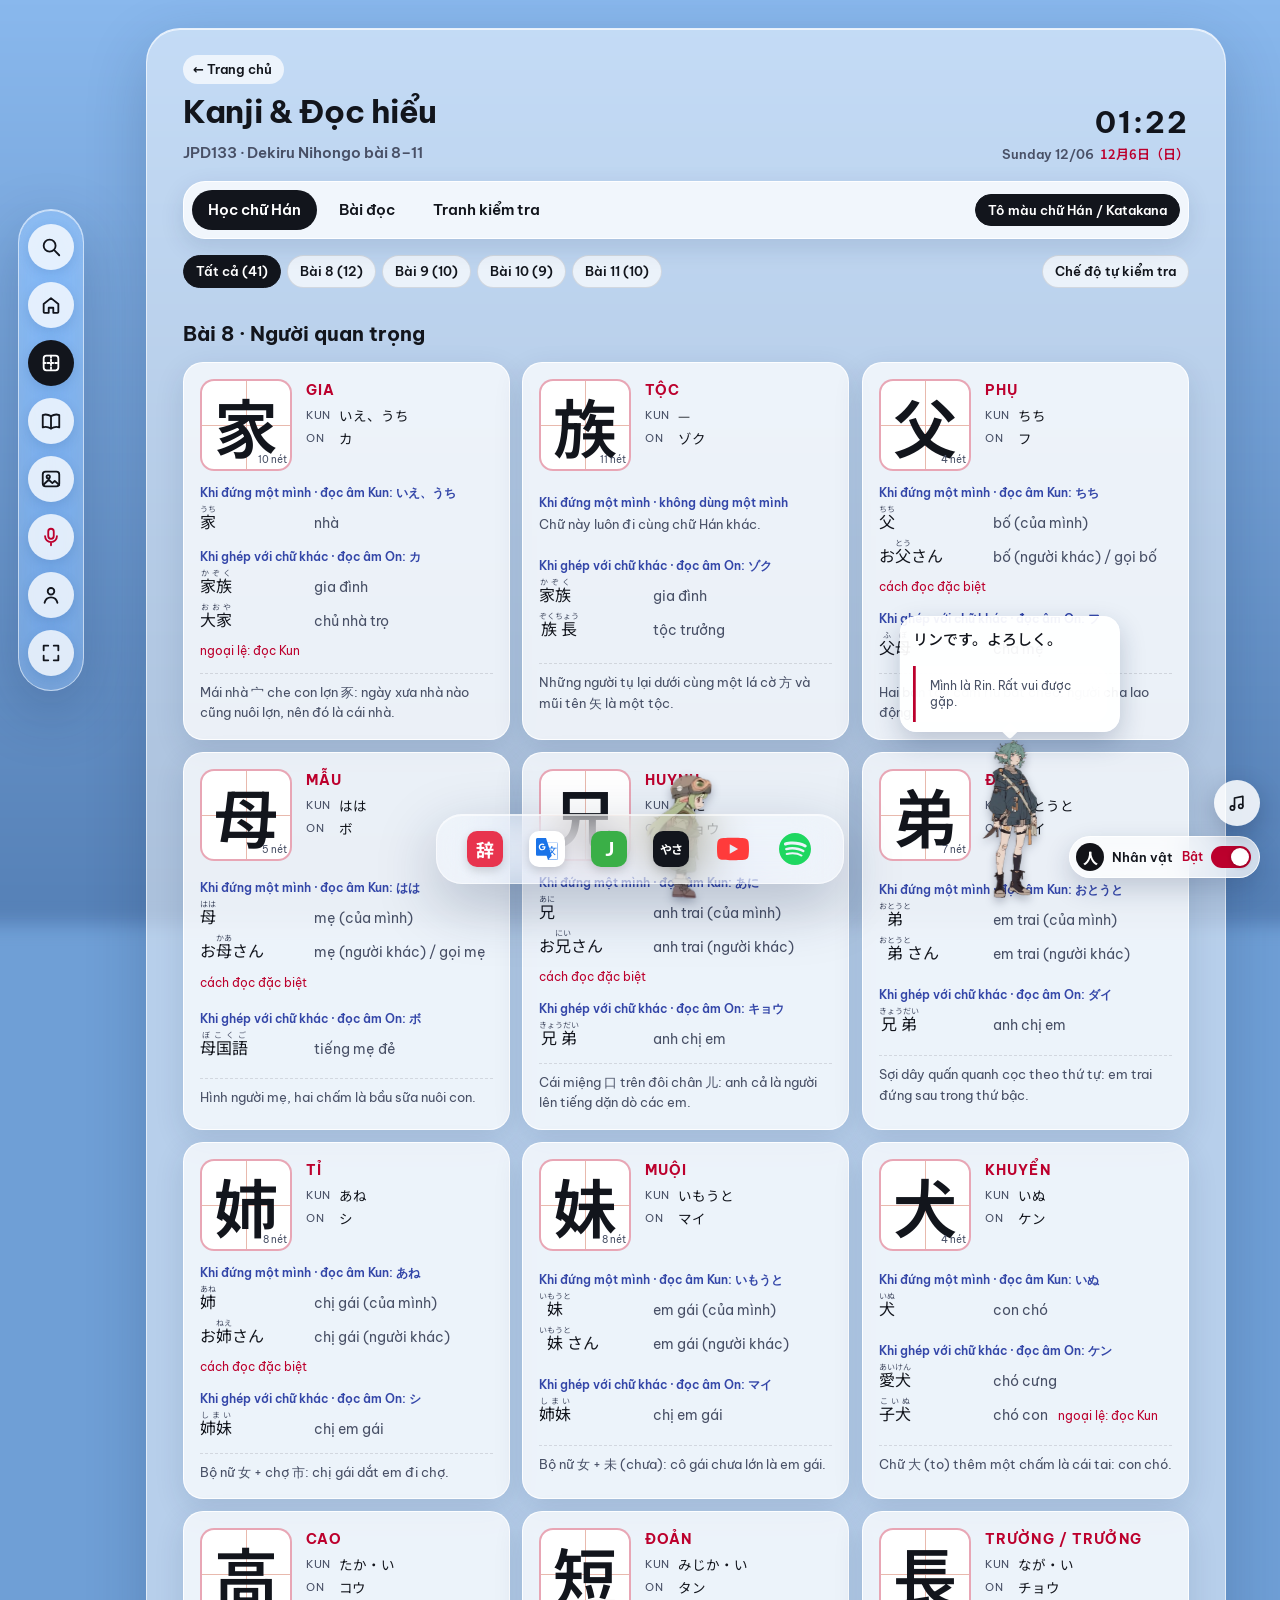
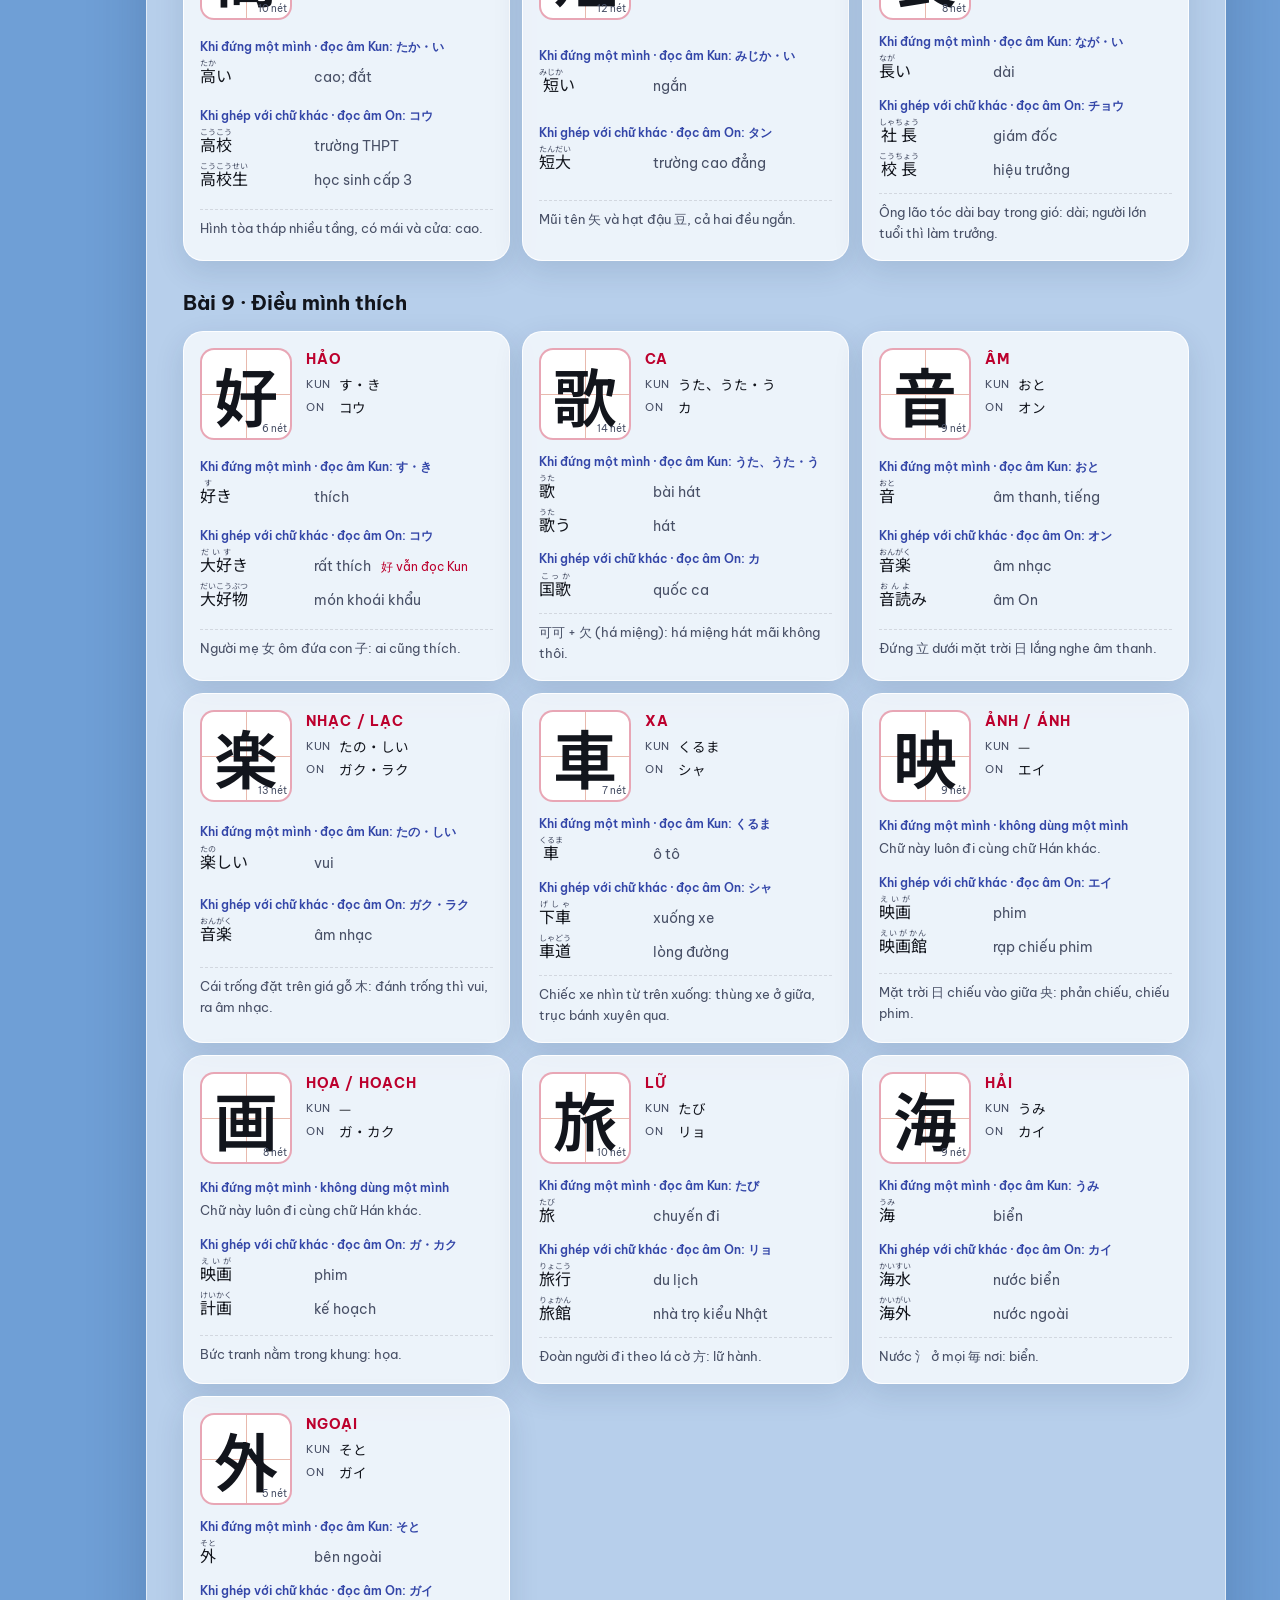
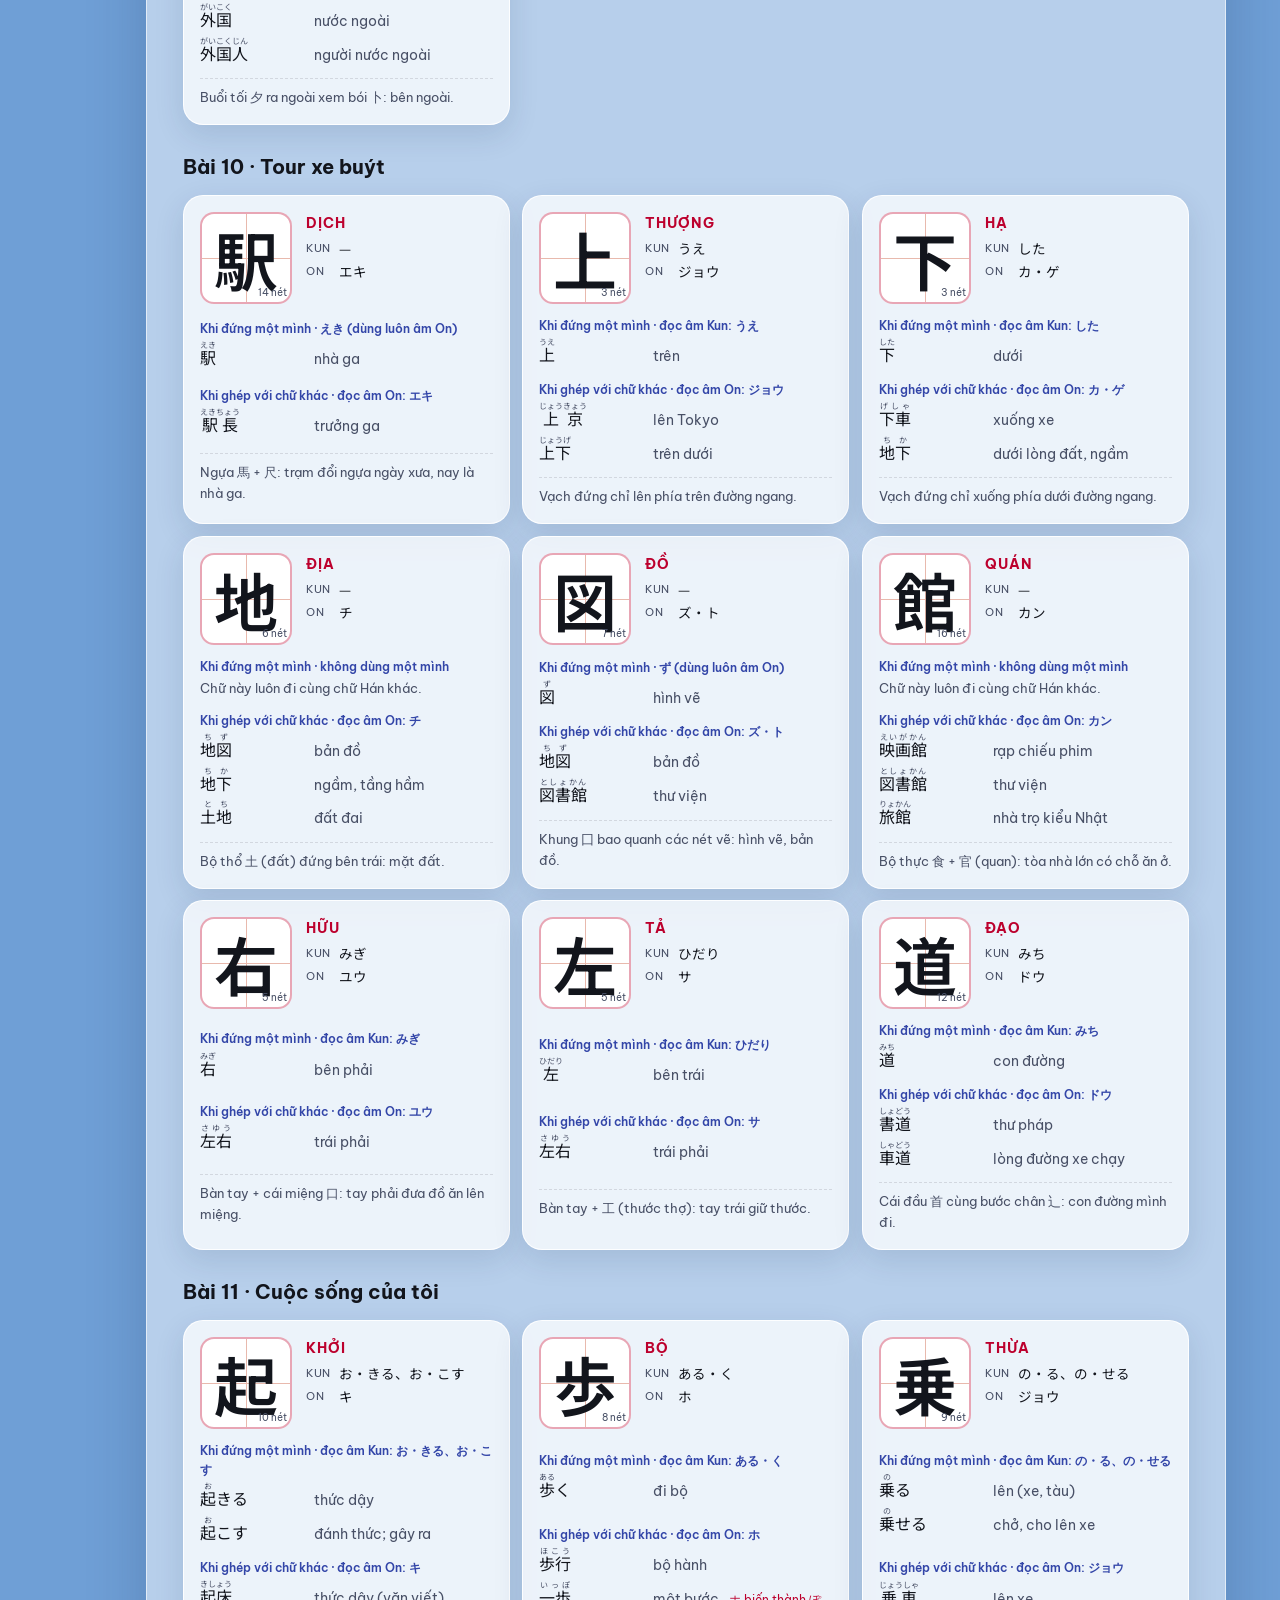
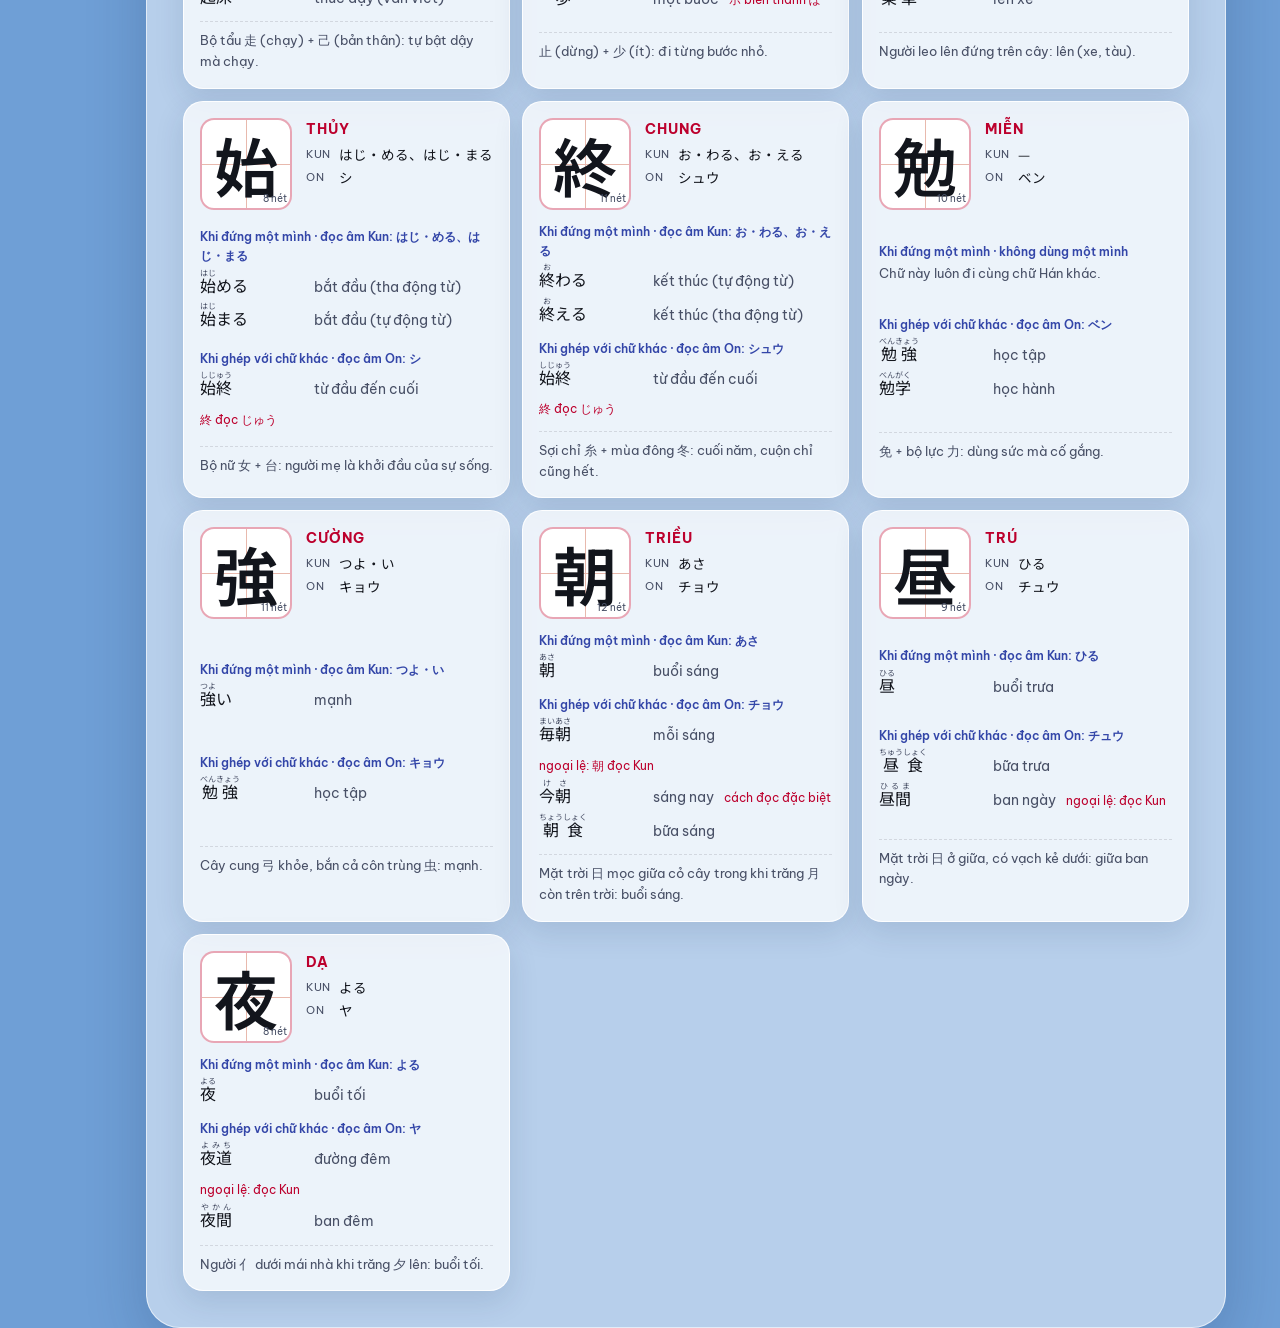
==== hoc/index.html @ 5163e755 "Keep full screen when moving between pages Browsers leave full screen whenever a new document loads." ====
<!doctype html>
<html lang="vi">
<head>
<meta charset="utf-8">
<meta name="viewport" content="width=device-width, initial-scale=1">
<title>Sổ học · Nihongo Desk</title>
<meta name="description" content="41 chữ Hán, 11 bài đọc và 10 tranh kiểm tra JPD133 (Dekiru Nihongo bài 8–11).">
<link rel="icon" href="../assets/favicon.svg" type="image/svg+xml">
<link rel="preconnect" href="https://fonts.googleapis.com">
<link rel="preconnect" href="https://fonts.gstatic.com" crossorigin>
<link rel="stylesheet" href="https://fonts.googleapis.com/css2?family=Be+Vietnam+Pro:wght@400;500;600;700&family=Noto+Sans+JP:wght@400;500;700&display=swap">
<link rel="stylesheet" href="../style.css?v=20">
<link rel="stylesheet" href="study.css?v=10">
<script>
document.documentElement.classList.add("js");
/* ?bai=8 from the home lesson cards: preselect that lesson in every filter, then tidy the URL. */
(function () {
  var m = /[?&]bai=(8|9|10|11)\b/.exec(location.search);
  if (!m) return;
  try { ["kl", "dl", "tl"].forEach(function (k) { localStorage.setItem(k, m[1]); }); } catch (e) {}
  history.replaceState(null, "", location.pathname + location.hash);
})();
</script>
</head>
<body class="study-page">
<div class="bg" aria-hidden="true"></div>

<nav class="sidebar glass reveal" aria-label="Mục học">
  <a class="side-btn" href="https://mazii.net/vi-VN" target="_blank" rel="noopener" data-label="Tra từ (Mazii)" aria-label="Tra từ trên Mazii"><svg viewBox="0 0 24 24" aria-hidden="true"><circle cx="10.5" cy="10.5" r="6.5"/><path d="M15.5 15.5 21 21"/></svg></a>
  <a class="side-btn" href="../" data-label="Trang chủ" aria-label="Trang chủ"><svg viewBox="0 0 24 24" aria-hidden="true"><path d="M4 11 12 4.5 20 11v8.5a1 1 0 0 1-1 1h-4.5V15h-5v5.5H5a1 1 0 0 1-1-1Z"/></svg></a>
  <a class="side-btn" href="#kanji" data-view="kanji" data-label="Chữ Hán" aria-label="Học chữ Hán"><svg viewBox="0 0 24 24" aria-hidden="true"><rect x="4" y="4" width="16" height="16" rx="3"/><path d="M12 4v16M4 12h16" stroke-dasharray="2 2.2"/></svg></a>
  <a class="side-btn" href="#doc" data-view="doc" data-label="Bài đọc" aria-label="Bài đọc"><svg viewBox="0 0 24 24" aria-hidden="true"><path d="M3 5.5c2.7-1 5.7-.8 9 1.2 3.3-2 6.3-2.2 9-1.2V19c-2.7-1-5.7-.8-9 1.2-3.3-2-6.3-2.2-9-1.2Z"/><path d="M12 6.7v13.5"/></svg></a>
  <a class="side-btn" href="#tranh" data-view="tranh" data-label="Tranh" aria-label="Tranh kiểm tra"><svg viewBox="0 0 24 24" aria-hidden="true"><rect x="3" y="4" width="18" height="16" rx="3"/><circle cx="9" cy="9.5" r="1.8"/><path d="m4 18 5.5-5.2 4 3.7 2.6-2.4L21 18.5"/></svg></a>
  <button class="side-btn" type="button" data-speak data-label="Luyện nói" aria-label="Luyện nói"><svg viewBox="0 0 24 24" aria-hidden="true"><rect x="9" y="3" width="6" height="11" rx="3"/><path d="M5.5 11a6.5 6.5 0 0 0 13 0M12 17.5V21"/></svg></button>
  <button class="side-btn" type="button" id="castToggle" aria-pressed="true" data-label="Nhân vật" aria-label="Bật/tắt nhân vật"><svg viewBox="0 0 24 24" aria-hidden="true"><circle cx="12" cy="8" r="3.6"/><path d="M5 20.5c.8-3.8 3.6-6 7-6s6.2 2.2 7 6"/></svg></button>
  <button class="side-btn" type="button" id="fsBtn" data-label="Toàn màn hình" aria-label="Toàn màn hình" hidden><svg viewBox="0 0 24 24" aria-hidden="true"><path d="M4 9V4h5M20 9V4h-5M4 15v5h5M20 15v5h-5"/></svg></button>
</nav>

<main class="wrap reveal">
  <header class="top">
    <div class="top-title">
      <a class="back-home" href="../">← Trang chủ</a>
      <h1>Kanji &amp; Đọc hiểu</h1>
      <p class="subtitle">JPD133 · Dekiru Nihongo bài 8–11</p>
    </div>
    <div class="top-side" aria-hidden="true">
      <div class="mini-clock" id="miniClock">00:00</div>
      <div class="mini-date" id="miniDate"></div>
    </div>
  </header>

  <div class="bar">
    <div class="tabs" role="tablist">
      <button class="tab" role="tab" id="tab-kanji" data-view="kanji">Học chữ Hán</button>
      <button class="tab" role="tab" id="tab-doc" data-view="doc">Bài đọc</button>
      <button class="tab" role="tab" id="tab-tranh" data-view="tranh">Tranh kiểm tra</button>
    </div>
    <div class="toggles">
      <button class="chip" id="t-hl" aria-pressed="true">Tô màu chữ Hán / Katakana</button>
    </div>
  </div>

  <section id="view-kanji">
    <div class="sub">
      <div class="filters" id="lesson-filter"></div>
      <button class="chip" id="t-quiz" aria-pressed="false">Chế độ tự kiểm tra</button>
    </div>
    <p class="sub hint" id="quiz-hint" hidden>Cách đọc và nghĩa đang bị che. Nhìn chữ, tự nói âm Hán Việt, âm On, âm Kun rồi bấm vào thẻ để xem đáp án.</p>
    <div id="kanji-out"></div>
  </section>

  <section id="view-doc" hidden>
    <details class="howto"><summary>Cách luyện mỗi bài</summary>
      <ol>
        <li>Đọc 5 chữ Hán và 5 từ katakana ở khung trên cùng trước.</li>
        <li>Đọc to bài văn. Chữ Hán nào chưa nhớ cách đọc thì tra ở mục “Tra cách đọc” cuối mỗi bài.</li>
        <li>Trả lời 3 câu hỏi bằng tiếng Nhật, rồi mới mở đáp án và bản dịch.</li>
      </ol>
    </details>
    <div class="sub"><div class="filters" id="doc-filter"></div></div>
    <div class="plist hl" id="doc-out"></div>
  </section>

  <section id="view-tranh" hidden>
    <details class="howto"><summary>Cách luyện với tranh</summary>
      <ol>
        <li>Nhìn tranh, đọc câu hỏi rồi tự nói hoặc gõ câu trả lời vào ô.</li>
        <li>Chưa nghĩ ra thì bấm “Gợi ý” để xem nghĩa câu hỏi, mẫu ngữ pháp và từ cần dùng.</li>
        <li>Bấm “Xem đáp án” để so sánh, xem bản dịch và mục ngữ pháp trong tài liệu JPD133.</li>
      </ol>
    </details>
    <div class="sub"><div class="filters" id="tranh-filter"></div></div>
    <div class="tlist" id="tranh-out"></div>
  </section>
</main>

<nav class="dock glass reveal" aria-label="Công cụ học">
  <a class="dock-item" href="https://mazii.net/vi-VN" target="_blank" rel="noopener" aria-label="Mazii – từ điển Nhật Việt" data-label="Mazii"><span class="app-tile t-mazii" lang="ja">辞</span></a>
  <a class="dock-item" href="https://translate.google.com/?sl=ja&amp;tl=vi" target="_blank" rel="noopener" aria-label="Google Dịch Nhật – Việt" data-label="Google Dịch"><span class="app-tile t-trans"><i class="ico i-gtranslate"></i></span></a>
  <a class="dock-item" href="https://jisho.org/" target="_blank" rel="noopener" aria-label="Jisho – từ điển Nhật Anh" data-label="Jisho"><span class="app-tile t-jisho">J</span></a>
  <a class="dock-item" href="https://www3.nhk.or.jp/news/easy/" target="_blank" rel="noopener" aria-label="NHK News Web Easy" data-label="NHK Easy"><span class="app-tile t-nhk" lang="ja">やさ</span></a>
  <a class="dock-item" href="https://www.youtube.com/results?search_query=dekiru+nihongo" target="_blank" rel="noopener" aria-label="YouTube – Dekiru Nihongo" data-label="YouTube"><i class="ico i-youtube"></i></a>
  <a class="dock-item" href="https://open.spotify.com/search/lofi%20japan" target="_blank" rel="noopener" aria-label="Spotify – nhạc lofi để học" data-label="Spotify"><i class="ico i-spotify"></i></a>
</nav>

<script type="application/json" id="data">
{"kanji":[{"lesson":"8","title":"大切な人","vi":"Người quan trọng","items":[{"k":"家","hv":"GIA","on":"カ","kun":"いえ、うち","s":10,"tip":"Mái nhà 宀 che con lợn 豕: ngày xưa nhà nào cũng nuôi lợn, nên đó là cái nhà.","ex":[["{家|うち}","nhà"],["{家族|かぞく}","gia đình"],["{大家|おおや}","chủ nhà trọ","ngoại lệ: đọc Kun"]]},{"k":"族","hv":"TỘC","on":"ゾク","kun":"—","s":11,"tip":"Những người tụ lại dưới cùng một lá cờ 方 và mũi tên 矢 là một tộc.","ex":[["{家族|かぞく}","gia đình"],["{族長|ぞくちょう}","tộc trưởng"]]},{"k":"父","hv":"PHỤ","on":"フ","kun":"ちち","s":4,"tip":"Hai bàn tay cầm rìu bắt chéo: người cha lao động.","ex":[["{父|ちち}","bố (của mình)"],["お{父|とう}さん","bố (người khác) / gọi bố","cách đọc đặc biệt"],["{父母|ふぼ}","cha mẹ"]]},{"k":"母","hv":"MẪU","on":"ボ","kun":"はは","s":5,"tip":"Hình người mẹ, hai chấm là bầu sữa nuôi con.","ex":[["{母|はは}","mẹ (của mình)"],["お{母|かあ}さん","mẹ (người khác) / gọi mẹ","cách đọc đặc biệt"],["{母国語|ぼこくご}","tiếng mẹ đẻ"]]},{"k":"兄","hv":"HUYNH","on":"キョウ","kun":"あに","s":5,"tip":"Cái miệng 口 trên đôi chân 儿: anh cả là người lên tiếng dặn dò các em.","ex":[["{兄|あに}","anh trai (của mình)"],["お{兄|にい}さん","anh trai (người khác)","cách đọc đặc biệt"],["{兄弟|きょうだい}","anh chị em"]]},{"k":"弟","hv":"ĐỆ","on":"ダイ","kun":"おとうと","s":7,"tip":"Sợi dây quấn quanh cọc theo thứ tự: em trai đứng sau trong thứ bậc.","ex":[["{弟|おとうと}","em trai (của mình)"],["{弟|おとうと}さん","em trai (người khác)"],["{兄弟|きょうだい}","anh chị em"]]},{"k":"姉","hv":"TỈ","on":"シ","kun":"あね","s":8,"tip":"Bộ nữ 女 + chợ 市: chị gái dắt em đi chợ.","ex":[["{姉|あね}","chị gái (của mình)"],["お{姉|ねえ}さん","chị gái (người khác)","cách đọc đặc biệt"],["{姉妹|しまい}","chị em gái"]]},{"k":"妹","hv":"MUỘI","on":"マイ","kun":"いもうと","s":8,"tip":"Bộ nữ 女 + 未 (chưa): cô gái chưa lớn là em gái.","ex":[["{妹|いもうと}","em gái (của mình)"],["{妹|いもうと}さん","em gái (người khác)"],["{姉妹|しまい}","chị em gái"]]},{"k":"犬","hv":"KHUYỂN","on":"ケン","kun":"いぬ","s":4,"tip":"Chữ 大 (to) thêm một chấm là cái tai: con chó.","ex":[["{犬|いぬ}","con chó"],["{愛犬|あいけん}","chó cưng"],["{子犬|こいぬ}","chó con","ngoại lệ: đọc Kun"]]},{"k":"高","hv":"CAO","on":"コウ","kun":"たか・い","s":10,"tip":"Hình tòa tháp nhiều tầng, có mái và cửa: cao.","ex":[["{高|たか}い","cao; đắt"],["{高校|こうこう}","trường THPT"],["{高校生|こうこうせい}","học sinh cấp 3"]]},{"k":"短","hv":"ĐOẢN","on":"タン","kun":"みじか・い","s":12,"tip":"Mũi tên 矢 và hạt đậu 豆, cả hai đều ngắn.","ex":[["{短|みじか}い","ngắn"],["{短大|たんだい}","trường cao đẳng"]]},{"k":"長","hv":"TRƯỜNG / TRƯỞNG","on":"チョウ","kun":"なが・い","s":8,"tip":"Ông lão tóc dài bay trong gió: dài; người lớn tuổi thì làm trưởng.","ex":[["{長|なが}い","dài"],["{社長|しゃちょう}","giám đốc"],["{校長|こうちょう}","hiệu trưởng"]]}]},{"lesson":"9","title":"好きなこと","vi":"Điều mình thích","items":[{"k":"好","hv":"HẢO","on":"コウ","kun":"す・き","s":6,"tip":"Người mẹ 女 ôm đứa con 子: ai cũng thích.","ex":[["{好|す}き","thích"],["{大好|だいす}き","rất thích","好 vẫn đọc Kun"],["{大好物|だいこうぶつ}","món khoái khẩu"]]},{"k":"歌","hv":"CA","on":"カ","kun":"うた、うた・う","s":14,"tip":"可可 + 欠 (há miệng): há miệng hát mãi không thôi.","ex":[["{歌|うた}","bài hát"],["{歌|うた}う","hát"],["{国歌|こっか}","quốc ca"]]},{"k":"音","hv":"ÂM","on":"オン","kun":"おと","s":9,"tip":"Đứng 立 dưới mặt trời 日 lắng nghe âm thanh.","ex":[["{音|おと}","âm thanh, tiếng"],["{音楽|おんがく}","âm nhạc"],["{音読|おんよ}み","âm On"]]},{"k":"楽","hv":"NHẠC / LẠC","on":"ガク・ラク","kun":"たの・しい","s":13,"tip":"Cái trống đặt trên giá gỗ 木: đánh trống thì vui, ra âm nhạc.","ex":[["{楽|たの}しい","vui"],["{音楽|おんがく}","âm nhạc"]]},{"k":"車","hv":"XA","on":"シャ","kun":"くるま","s":7,"tip":"Chiếc xe nhìn từ trên xuống: thùng xe ở giữa, trục bánh xuyên qua.","ex":[["{車|くるま}","ô tô"],["{下車|げしゃ}","xuống xe"],["{車道|しゃどう}","lòng đường"]]},{"k":"映","hv":"ẢNH / ÁNH","on":"エイ","kun":"—","s":9,"tip":"Mặt trời 日 chiếu vào giữa 央: phản chiếu, chiếu phim.","ex":[["{映画|えいが}","phim"],["{映画館|えいがかん}","rạp chiếu phim"]]},{"k":"画","hv":"HỌA / HOẠCH","on":"ガ・カク","kun":"—","s":8,"tip":"Bức tranh nằm trong khung: họa.","ex":[["{映画|えいが}","phim"],["{計画|けいかく}","kế hoạch"]]},{"k":"旅","hv":"LỮ","on":"リョ","kun":"たび","s":10,"tip":"Đoàn người đi theo lá cờ 方: lữ hành.","ex":[["{旅|たび}","chuyến đi"],["{旅行|りょこう}","du lịch"],["{旅館|りょかん}","nhà trọ kiểu Nhật"]]},{"k":"海","hv":"HẢI","on":"カイ","kun":"うみ","s":9,"tip":"Nước 氵 ở mọi 毎 nơi: biển.","ex":[["{海|うみ}","biển"],["{海水|かいすい}","nước biển"],["{海外|かいがい}","nước ngoài"]]},{"k":"外","hv":"NGOẠI","on":"ガイ","kun":"そと","s":5,"tip":"Buổi tối 夕 ra ngoài xem bói 卜: bên ngoài.","ex":[["{外|そと}","bên ngoài"],["{外国|がいこく}","nước ngoài"],["{外国人|がいこくじん}","người nước ngoài"]]}]},{"lesson":"10","title":"バスツアー","vi":"Tour xe buýt","items":[{"k":"駅","hv":"DỊCH","on":"エキ","kun":"—","solo":"えき (dùng luôn âm On)","s":14,"tip":"Ngựa 馬 + 尺: trạm đổi ngựa ngày xưa, nay là nhà ga.","ex":[["{駅|えき}","nhà ga"],["{駅長|えきちょう}","trưởng ga"]]},{"k":"上","hv":"THƯỢNG","on":"ジョウ","kun":"うえ","s":3,"tip":"Vạch đứng chỉ lên phía trên đường ngang.","ex":[["{上|うえ}","trên"],["{上京|じょうきょう}","lên Tokyo"],["{上下|じょうげ}","trên dưới"]]},{"k":"下","hv":"HẠ","on":"カ・ゲ","kun":"した","s":3,"tip":"Vạch đứng chỉ xuống phía dưới đường ngang.","ex":[["{下|した}","dưới"],["{下車|げしゃ}","xuống xe"],["{地下|ちか}","dưới lòng đất, ngầm"]]},{"k":"地","hv":"ĐỊA","on":"チ","kun":"—","s":6,"tip":"Bộ thổ 土 (đất) đứng bên trái: mặt đất.","ex":[["{地図|ちず}","bản đồ"],["{地下|ちか}","ngầm, tầng hầm"],["{土地|とち}","đất đai"]]},{"k":"図","hv":"ĐỒ","on":"ズ・ト","kun":"—","solo":"ず (dùng luôn âm On)","s":7,"tip":"Khung 囗 bao quanh các nét vẽ: hình vẽ, bản đồ.","ex":[["{地図|ちず}","bản đồ"],["{図書館|としょかん}","thư viện"],["{図|ず}","hình vẽ"]]},{"k":"館","hv":"QUÁN","on":"カン","kun":"—","s":16,"tip":"Bộ thực 食 + 官 (quan): tòa nhà lớn có chỗ ăn ở.","ex":[["{映画館|えいがかん}","rạp chiếu phim"],["{図書館|としょかん}","thư viện"],["{旅館|りょかん}","nhà trọ kiểu Nhật"]]},{"k":"右","hv":"HỮU","on":"ユウ","kun":"みぎ","s":5,"tip":"Bàn tay + cái miệng 口: tay phải đưa đồ ăn lên miệng.","ex":[["{右|みぎ}","bên phải"],["{左右|さゆう}","trái phải"]]},{"k":"左","hv":"TẢ","on":"サ","kun":"ひだり","s":5,"tip":"Bàn tay + 工 (thước thợ): tay trái giữ thước.","ex":[["{左|ひだり}","bên trái"],["{左右|さゆう}","trái phải"]]},{"k":"道","hv":"ĐẠO","on":"ドウ","kun":"みち","s":12,"tip":"Cái đầu 首 cùng bước chân 辶: con đường mình đi.","ex":[["{道|みち}","con đường"],["{書道|しょどう}","thư pháp"],["{車道|しゃどう}","lòng đường xe chạy"]]}]},{"lesson":"11","title":"私の生活","vi":"Cuộc sống của tôi","items":[{"k":"起","hv":"KHỞI","on":"キ","kun":"お・きる、お・こす","s":10,"tip":"Bộ tẩu 走 (chạy) + 己 (bản thân): tự bật dậy mà chạy.","ex":[["{起|お}きる","thức dậy"],["{起|お}こす","đánh thức; gây ra"],["{起床|きしょう}","thức dậy (văn viết)"]]},{"k":"歩","hv":"BỘ","on":"ホ","kun":"ある・く","s":8,"tip":"止 (dừng) + 少 (ít): đi từng bước nhỏ.","ex":[["{歩|ある}く","đi bộ"],["{歩行|ほこう}","bộ hành"],["{一歩|いっぽ}","một bước","ホ biến thành ぽ"]]},{"k":"乗","hv":"THỪA","on":"ジョウ","kun":"の・る、の・せる","s":9,"tip":"Người leo lên đứng trên cây: lên (xe, tàu).","ex":[["{乗|の}る","lên (xe, tàu)"],["{乗|の}せる","chở, cho lên xe"],["{乗車|じょうしゃ}","lên xe"]]},{"k":"始","hv":"THỦY","on":"シ","kun":"はじ・める、はじ・まる","s":8,"tip":"Bộ nữ 女 + 台: người mẹ là khởi đầu của sự sống.","ex":[["{始|はじ}める","bắt đầu (tha động từ)"],["{始|はじ}まる","bắt đầu (tự động từ)"],["{始終|しじゅう}","từ đầu đến cuối","終 đọc じゅう"]]},{"k":"終","hv":"CHUNG","on":"シュウ","kun":"お・わる、お・える","s":11,"tip":"Sợi chỉ 糸 + mùa đông 冬: cuối năm, cuộn chỉ cũng hết.","ex":[["{終|お}わる","kết thúc (tự động từ)"],["{終|お}える","kết thúc (tha động từ)"],["{始終|しじゅう}","từ đầu đến cuối","終 đọc じゅう"]]},{"k":"勉","hv":"MIỄN","on":"ベン","kun":"—","s":10,"tip":"免 + bộ lực 力: dùng sức mà cố gắng.","ex":[["{勉強|べんきょう}","học tập"],["{勉学|べんがく}","học hành"]]},{"k":"強","hv":"CƯỜNG","on":"キョウ","kun":"つよ・い","s":11,"tip":"Cây cung 弓 khỏe, bắn cả côn trùng 虫: mạnh.","ex":[["{強|つよ}い","mạnh"],["{勉強|べんきょう}","học tập"]]},{"k":"朝","hv":"TRIỀU","on":"チョウ","kun":"あさ","s":12,"tip":"Mặt trời 日 mọc giữa cỏ cây trong khi trăng 月 còn trên trời: buổi sáng.","ex":[["{朝|あさ}","buổi sáng"],["{毎朝|まいあさ}","mỗi sáng","ngoại lệ: 朝 đọc Kun"],["{今朝|けさ}","sáng nay","cách đọc đặc biệt"],["{朝食|ちょうしょく}","bữa sáng"]]},{"k":"昼","hv":"TRÚ","on":"チュウ","kun":"ひる","s":9,"tip":"Mặt trời 日 ở giữa, có vạch kẻ dưới: giữa ban ngày.","ex":[["{昼|ひる}","buổi trưa"],["{昼食|ちゅうしょく}","bữa trưa"],["{昼間|ひるま}","ban ngày","ngoại lệ: đọc Kun"]]},{"k":"夜","hv":"DẠ","on":"ヤ","kun":"よる","s":8,"tip":"Người 亻 dưới mái nhà khi trăng 夕 lên: buổi tối.","ex":[["{夜|よる}","buổi tối"],["{夜道|よみち}","đường đêm","ngoại lệ: đọc Kun"],["{夜間|やかん}","ban đêm"]]}]}],"passages":[{"id":"8a","lesson":"8","n":"Bài 8 · Đọc 1","title":"わたしの　{家族|かぞく}","kanji":["家","族","父","母","犬"],"kata":[["ピアノ","đàn piano"],["ポチ","tên con chó (Pochi)"],["ネックレス","dây chuyền"],["クリスマス","Giáng sinh"],["カード","thiệp"]],"gram":["～と　～で　すんでいます","～で　Vています","Aくて／Nで、～","～が　～います","あげます・もらいます・くれます"],"body":["わたしは　{家族|かぞく}と　5にんで　すんでいます。{父|ちち}と　{母|はは}と　あにと　いもうとと　わたしです。","{父|ちち}は　いしゃで、びょういんで　はたらいています。せが　たかくて、しんせつな　ひとです。","{母|はは}は　{家|うち}で　ピアノを　おしえています。{母|はは}は　りょうりが　じょうずです。","{家|うち}に　{犬|いぬ}が　いっぴき　います。なまえは　「ポチ」です。ポチは　みみが　ながくて、とても　かわいいです。","きょねんの　たんじょうびに、{母|はは}に　ネックレスを　もらいました。{父|ちち}は　わたしに　とけいを　くれました。","らいしゅうは　クリスマスです。わたしは　{家族|かぞく}に　カードを　あげます。"],"vi":["Gia đình tôi","Tôi sống cùng gia đình, tất cả 5 người: bố, mẹ, anh trai, em gái và tôi.","Bố tôi là bác sĩ, làm việc ở bệnh viện. Bố cao và tốt bụng.","Mẹ tôi dạy piano ở nhà. Mẹ nấu ăn giỏi.","Nhà tôi có một con chó, tên là “Pochi”. Pochi tai dài, rất dễ thương.","Sinh nhật năm ngoái, tôi được mẹ tặng một sợi dây chuyền. Bố tặng tôi một chiếc đồng hồ.","Tuần sau là Giáng sinh. Tôi sẽ tặng thiệp cho gia đình."],"qs":[["{家族|かぞく}は　なんにんですか。","Gia đình có mấy người?","5にんです。","Gia đình có 5 người.",[["Bài 8 · mục 8","N（người）が ～人 います","Đếm người bằng ～にん. Câu hỏi dùng なんにん (mấy người), trả lời bằng số + にん."],["Bài 8 · mục 9","［～人］で","Trong bài: かぞくと 5にんで すんでいます = sống cùng gia đình, tổng cộng 5 người."]]],["{父|ちち}は　どこで　はたらいていますか。","Bố làm việc ở đâu?","びょういんで　はたらいています。","Bố làm việc ở bệnh viện.",[["Bài 8 · mục 2","N（nơi chốn）で Vています","Nói nơi làm việc, học tập lâu dài: びょういんで はたらいています."]]],["たんじょうびに　{母|はは}に　なにを　もらいましたか。","Sinh nhật, bạn được mẹ tặng gì?","ネックレスを　もらいました。","Tôi được mẹ tặng sợi dây chuyền.",[["Bài 8 · mục 6","N1（người）に N2（đồ vật）を もらいます","Nhận N2 từ N1. Câu hỏi 母に なにを もらいましたか, trả lời giữ nguyên cấu trúc, thay なに bằng đồ vật."]]]]},{"id":"8b","lesson":"8","n":"Bài 8 · Đọc 2","title":"わたしの　{兄弟|きょうだい}","kanji":["兄","弟","姉","妹","高"],"kata":[["サッカー","bóng đá"],["フランス","nước Pháp"],["ギター","đàn guitar"],["バレンタインデー","ngày Valentine"],["チョコレート","sô-cô-la"]],"gram":["～が　～にん　います","～は　Nが　Aです","Aくて／Aなで、～","～に　～を　あげました"],"body":["わたしは　{兄弟|きょうだい}が　3にん　います。{兄|あに}が　ひとり、{姉|あね}が　ひとり、{妹|いもうと}が　ひとり　います。","{兄|あに}は　かいしゃいんです。くるまの　かいしゃで　はたらいています。{兄|あに}は　せが　{高|たか}くて、サッカーが　じょうずです。","{姉|あね}は　フランスに　すんでいます。フランスの　だいがくで　えいがを　べんきょうしています。{姉|あね}は　かみが　ながくて、きれいです。","{妹|いもうと}は　15さいです。うたが　すきで、まいにち　ギターを　ひいています。","バレンタインデーに、{妹|いもうと}は　{兄|あに}に　チョコレートを　あげました。{兄|あに}は　とても　うれしかったです。","わたしの　{兄弟|きょうだい}は　みんな　しんせつです。"],"vi":["Anh chị em của tôi","Tôi có 3 anh chị em: một anh trai, một chị gái và một em gái.","Anh trai tôi là nhân viên công ty, làm việc ở một công ty ô tô. Anh cao và chơi bóng đá giỏi.","Chị gái tôi sống ở Pháp, đang học điện ảnh ở một trường đại học của Pháp. Chị tóc dài và xinh đẹp.","Em gái tôi 15 tuổi. Em thích hát, ngày nào cũng chơi guitar.","Ngày Valentine, em gái tặng sô-cô-la cho anh trai. Anh trai rất vui.","Anh chị em của tôi ai cũng tốt bụng."],"qs":[["{兄弟|きょうだい}は　なんにん　いますか。","Bạn có mấy anh chị em?","3にん　います。","Tôi có 3 anh chị em.",[["Bài 8 · mục 8","N（người）が ～人 います","きょうだいが 3にん います = có 3 anh chị em."]]],["{姉|あね}は　どこに　すんでいますか。","Chị gái sống ở đâu?","フランスに　すんでいます。","Chị gái sống ở Pháp.",[["Bài 8 · mục 1","Vて形 ＋ います","すんでいます diễn tả trạng thái kết quả: đang sống ở đâu. Nơi sống đi với trợ từ に."]]],["バレンタインデーに　{妹|いもうと}は　だれに　なにを　あげましたか。","Ngày Valentine em gái tặng gì cho ai?","{兄|あに}に　チョコレートを　あげました。","Em gái tặng sô-cô-la cho anh trai.",[["Bài 8 · mục 5","S は N1（người）に N2（đồ vật）を あげます","Người cho đi với は, người nhận đi với に, đồ vật đi với を. Chủ ngữ いもうと đã có trong câu hỏi nên câu trả lời lược bỏ."]]]]},{"id":"8c","lesson":"8","n":"Bài 8 · Đọc 3","title":"{弟|おとうと}の　たんじょうび","kanji":["弟","家","犬","長","短"],"kata":[["パーティー","bữa tiệc"],["サッカーボール","quả bóng đá"],["セーター","áo len"],["モモ","tên con chó (Momo)"],["クロ","tên con chó (Kuro)"]],"gram":["～は　Nが　Aいです","Aくて、～","～に　～を　あげました／もらいました","～が　～ひき　います"],"body":["きのうは　{弟|おとうと}の　たんじょうびでした。{家|うち}で　パーティーを　しました。","{弟|おとうと}は　10さいです。かみが　{短|みじか}くて、めが　おおきいです。{弟|おとうと}は　すいえいが　じょうずです。","わたしは　{弟|おとうと}に　サッカーボールを　あげました。{弟|おとうと}は　そぼに　セーターを　もらいました。","{家|うち}には　{犬|いぬ}が　2ひき　います。みみが　{長|なが}い　{犬|いぬ}は　「モモ」です。あしが　{短|みじか}くて、からだが　{長|なが}い　{犬|いぬ}は　「クロ」です。","モモと　クロも　とても　げんきでした。たのしい　パーティーでした。"],"vi":["Sinh nhật em trai","Hôm qua là sinh nhật em trai tôi. Cả nhà tổ chức tiệc ở nhà.","Em trai tôi 10 tuổi. Em tóc ngắn, mắt to. Em bơi giỏi.","Tôi tặng em một quả bóng đá. Em được bà tặng một chiếc áo len.","Nhà tôi có 2 con chó. Con tai dài là “Momo”. Con chân ngắn, mình dài là “Kuro”.","Momo và Kuro cũng rất hăng hái. Đó là một bữa tiệc vui."],"qs":[["{弟|おとうと}は　なにが　じょうずですか。","Em trai giỏi gì?","すいえいが　じょうずです。","Em trai bơi giỏi.",[["Bài 8 · mục 3","N1 は N2 が A です","おとうとは すいえいが じょうずです. N2 là kỹ năng, đi với じょうず (giỏi) hoặc へた (kém)."]]],["{弟|おとうと}は　そぼに　なにを　もらいましたか。","Em trai được bà tặng gì?","セーターを　もらいました。","Em trai được bà tặng áo len.",[["Bài 8 · mục 6","N1（người）に N2（đồ vật）を もらいます","そぼに セーターを もらいました = nhận áo len từ bà."]]],["クロは　どんな　{犬|いぬ}ですか。","Kuro là con chó như thế nào?","あしが　{短|みじか}くて、からだが　{長|なが}い　{犬|いぬ}です。","Là con chó chân ngắn, mình dài.",[["Bài 8 · mục 4","イA くて、～","みじかい → みじかくて: bỏ い thêm くて để nối hai đặc điểm."],["Bài 8 · mục 3","N1 は N2 が A です","あしが みじかい, からだが ながい: tả từng bộ phận của con chó, rồi cả cụm bổ nghĩa cho いぬ."]]]]},{"id":"9a","lesson":"9","n":"Bài 9 · Đọc 1","title":"わたしの　しゅみ","kanji":["音","楽","好","歌","外"],"kata":[["クラシック","nhạc cổ điển"],["カラオケ","karaoke"],["ギター","đàn guitar"],["ピアノ","đàn piano"],["スポーツ","thể thao"]],"gram":["しゅみは　Vることです","～に　～かい　Vます","～が　できます／Vることが　できます","あまり・ぜんぜん　～ません"],"body":["わたしの　しゅみは　{音楽|おんがく}を　きくことです。クラシックが　とても　{好|す}きです。","{歌|うた}も　{好|す}きです。いっしゅうかんに　2かい、ともだちと　カラオケに　いって、{歌|うた}を　{歌|うた}います。","わたしは　ギターが　できます。でも、ピアノを　ひくことは　できません。ピアノの　{音|おと}は　きれいですから、ならいたいです。","やすみの　ひは　あまり　{外|そと}へ　でかけません。スポーツも　ぜんぜん　しません。へやで　{音楽|おんがく}を　きいて、ゆっくり　します。","{音楽|おんがく}は　とても　{楽|たの}しいです。"],"vi":["Sở thích của tôi","Sở thích của tôi là nghe nhạc. Tôi rất thích nhạc cổ điển.","Tôi cũng thích hát. Mỗi tuần 2 lần, tôi đi karaoke với bạn và hát.","Tôi biết chơi guitar, nhưng không biết chơi piano. Vì tiếng đàn piano rất hay nên tôi muốn học.","Ngày nghỉ tôi không hay ra ngoài. Tôi cũng hoàn toàn không chơi thể thao. Tôi ở trong phòng nghe nhạc và thư giãn.","Âm nhạc thật vui."],"qs":[["この　ひとの　しゅみは　なんですか。","Sở thích của người này là gì?","{音楽|おんがく}を　きくことです。","Là nghe nhạc.",[["Bài 9 · mục 1","私の趣味は Vる ことです","Vる + こと biến động từ thành danh từ: きく → きくこと."]]],["いっしゅうかんに　なんかい　カラオケに　いきますか。","Mỗi tuần đi karaoke mấy lần?","2かい　いきます。","Đi 2 lần.",[["Bài 9 · mục 4","［khoảng thời gian］に ［số lần］","いっしゅうかんに 2かい = mỗi tuần 2 lần. Câu hỏi dùng なんかい (mấy lần)."]]],["この　ひとは　ピアノを　ひくことが　できますか。","Người này có biết chơi piano không?","いいえ、できません。","Không, không chơi được.",[["Bài 9 · mục 2","N／Vる ことが できます","Phủ định: ～ことが できません. Câu trả lời ngắn chỉ cần いいえ、できません."]]]]},{"id":"9b","lesson":"9","n":"Bài 9 · Đọc 2","title":"{映画|えいが}と　{海|うみ}","kanji":["映","画","旅","海","車"],"kata":[["アクション","hành động"],["ドラマ","phim truyền hình"],["ダイビング","lặn biển"],["カメラ","máy ảnh"],["レストラン","nhà hàng"]],"gram":["しゅみは　Vることです","～に　～かい","Nが　できます","Vて、Vて、～"],"body":["わたしの　しゅみは　{映画|えいが}を　みることです。とくに　アクション{映画|えいが}が　すきです。いっかげつに　3かいぐらい　{映画|えいが}を　みます。ドラマは　あまり　みません。","それから、{旅|たび}も　すきです。わたしは　{車|くるま}の　うんてんが　できますから、よく　{車|くるま}で　{海|うみ}へ　いきます。","{海|うみ}では　ダイビングを　します。そして、カメラで　{海|うみ}の　しゃしんを　とります。","せんしゅうの　にちようびも、あさ　{車|くるま}で　{海|うみ}へ　いって、ダイビングを　して、よる　レストランで　ばんごはんを　たべました。とても　たのしかったです。"],"vi":["Phim và biển","Sở thích của tôi là xem phim, nhất là phim hành động. Mỗi tháng tôi xem phim khoảng 3 lần. Phim truyền hình thì tôi không xem mấy.","Ngoài ra tôi cũng thích du lịch. Vì biết lái ô tô nên tôi hay lái xe ra biển.","Ở biển tôi lặn biển và chụp ảnh biển bằng máy ảnh.","Chủ nhật tuần trước, buổi sáng tôi cũng lái xe ra biển, lặn biển, rồi buổi tối ăn tối ở nhà hàng. Rất vui."],"qs":[["いっかげつに　なんかい　{映画|えいが}を　みますか。","Mỗi tháng xem phim mấy lần?","3かいぐらい　みます。","Xem khoảng 3 lần.",[["Bài 9 · mục 4","［khoảng thời gian］に ［số lần］","いっかげつに 3かい = mỗi tháng 3 lần. ぐらい = khoảng."]]],["どうして　よく　{車|くるま}で　{海|うみ}へ　いきますか。","Tại sao hay lái xe ra biển?","{車|くるま}の　うんてんが　できますから。","Vì tôi biết lái ô tô.",[["Bài 9 · mục 2","N が できます","うんてんが できます = có khả năng lái xe."],["Đã học trước bài 8","～から","Câu hỏi どうして (tại sao) thì câu trả lời kết thúc bằng から (vì)."]]],["せんしゅうの　にちようび、なにを　しましたか。","Chủ nhật tuần trước đã làm gì?","{車|くるま}で　{海|うみ}へ　いって、ダイビングを　して、レストランで　ばんごはんを　たべました。","Tôi lái xe ra biển, lặn biển, rồi ăn tối ở nhà hàng.",[["Bài 9 · mục 3","V1 て、V2 て、V3","Nối các hành động theo trình tự. Thì quá khứ chỉ chia ở động từ cuối: たべました."]]]]},{"id":"10a","lesson":"10","n":"Bài 10 · Đọc 1","title":"{道|みち}が　わかりません！","kanji":["駅","道","右","左","上"],"kata":[["バスツアー","tour xe buýt"],["ダニエル","tên người (Daniel)"],["バス","xe buýt"],["コンビニ","cửa hàng tiện lợi"],["ジュース","nước ép"]],"gram":["Vてください","N(ばしょ)を　まがります／わたります","～が　みえます","まだ　Vていません","Vてきます"],"body":["きょうは　バスツアーの　ひです。しゅうごうばしょは　みどり{駅|えき}の　ちかくです。でも、わたしは　{道|みち}が　わかりませんでした。それで、ダニエルさんに　でんわしました。","わたし：「もしもし、ダニエルさん。いま、みどり{駅|えき}の　まえに　います。どうやって　いきますか。」","ダニエル：「まず、{駅|えき}の　まえの　{道|みち}を　まっすぐ　いってください。こうさてんを　{右|みぎ}に　まがってください。」","わたし：「はい、{右|みぎ}ですね。」","ダニエル：「それから、はしを　わたって、2つめの　かどを　{左|ひだり}に　まがってください。はしの　{上|うえ}から　バスが　みえますよ。」","わたし：「あ、バスが　みえます！ダニエルさんは　もう　バスに　のりましたか。」","ダニエル：「いいえ、まだ　のっていません。いま、{駅|えき}の　ちかくの　コンビニで　ジュースを　かってきます。」","わたし：「わかりました。じゃ、バスの　まえで　まっています。」"],"vi":["Tôi không biết đường!","Hôm nay là ngày đi tour xe buýt. Điểm tập trung ở gần ga Midori. Nhưng tôi không biết đường, nên đã gọi điện cho anh Daniel.","Tôi: “A lô, anh Daniel. Bây giờ tôi đang ở trước ga Midori. Đi thế nào ạ?”","Daniel: “Đầu tiên, hãy đi thẳng con đường trước ga. Đến ngã tư thì rẽ phải.”","Tôi: “Vâng, rẽ phải nhỉ.”","Daniel: “Sau đó qua cầu, rồi rẽ trái ở góc đường thứ hai. Từ trên cầu là nhìn thấy xe buýt đấy.”","Tôi: “A, tôi nhìn thấy xe buýt rồi! Anh Daniel đã lên xe chưa?”","Daniel: “Chưa, tôi vẫn chưa lên. Bây giờ tôi đi mua nước ép ở cửa hàng tiện lợi gần ga rồi quay lại.”","Tôi: “Tôi hiểu rồi. Vậy tôi đợi ở trước xe buýt nhé.”"],"qs":[["こうさてんを　どちらに　まがりますか。","Đến ngã tư thì rẽ hướng nào?","{右|みぎ}に　まがります。","Rẽ phải.",[["Bài 10 · mục 9","N（địa điểm）を Vます","こうさてんを みぎに まがります: nơi đi qua dùng を, hướng rẽ dùng に."]]],["どこから　バスが　みえますか。","Nhìn thấy xe buýt từ đâu?","はしの　{上|うえ}から　みえます。","Nhìn thấy từ trên cầu.",[["Bài 10 · mục 7","N が 見えます／聞こえます","バスが みえます = nhìn thấy một cách tự nhiên, không cố ý nhìn. Vật nhìn thấy đi với が."]]],["ダニエルさんは　もう　バスに　のりましたか。","Anh Daniel đã lên xe buýt chưa?","いいえ、まだ　のっていません。","Chưa, anh ấy vẫn chưa lên.",[["Bài 10 · mục 4","まだ Vて形 いません","Hành động chưa xảy ra tính đến bây giờ. Không trả lời là のりませんでした."],["Bài 10 · mục 5","Vて ＋ きます","Trong bài: ジュースを かってきます = đi mua nước rồi quay lại."]]]]},{"id":"10b","lesson":"10","n":"Bài 10 · Đọc 2","title":"{映画館|えいがかん}で","kanji":["映","画","館","地","図"],"kata":[["リン","tên người (Linh)"],["ジュース","nước ép"],["アニメ","phim hoạt hình"],["カフェ","quán cà phê"],["コーヒー","cà phê"]],"gram":["Vないでください","Vても　いいですか","～は　～（chủ đề）","～が　Vています（phát hiện）","Aく　なりました"],"body":["にちようびに　ともだちの　リンさんと　{映画館|えいがかん}へ　いきました。わたしは　けいたいの　{地図|ちず}を　みて、いきました。","{映画館|えいがかん}の　いりぐちで、てんいんさんが　いいました。「{映画館|えいがかん}の　なかで　でんわを　しないでください。しゃしんを　とらないでください。」","わたしは　てんいんさんに　ききました。「すみません、なかで　ジュースを　のんでも　いいですか。」","てんいんさん：「はい、どうぞ。でも、ごみは　あそこに　すててください。」","{映画|えいが}は　アニメでした。とても　おもしろかったです。","{映画|えいが}が　おわって、そとへ　でました。あ、あめが　ふっています！そらも　くらく　なりました。","わたしたちは　{映画館|えいがかん}の　となりの　カフェで　コーヒーを　のんで、かえりました。"],"vi":["Ở rạp chiếu phim","Chủ nhật tôi đi rạp chiếu phim với bạn Linh. Tôi xem bản đồ trên điện thoại rồi đi.","Ở lối vào rạp, nhân viên nói: “Xin đừng gọi điện thoại trong rạp. Xin đừng chụp ảnh.”","Tôi hỏi nhân viên: “Xin lỗi, tôi uống nước ép ở bên trong có được không ạ?”","Nhân viên: “Vâng, xin mời. Nhưng rác thì hãy vứt ở đằng kia.”","Phim là phim hoạt hình, rất hay.","Phim kết thúc, chúng tôi ra ngoài. Ôi, trời đang mưa! Trời cũng đã tối.","Chúng tôi uống cà phê ở quán bên cạnh rạp rồi về."],"qs":[["なにを　みて、{映画館|えいがかん}へ　いきましたか。","Xem cái gì để đi đến rạp?","けいたいの　{地図|ちず}を　みて、いきました。","Tôi xem bản đồ trên điện thoại rồi đi.",[["Bài 9 · mục 3","V1 て、V2","みて、いきました = làm việc này rồi làm việc kia."]]],["{映画館|えいがかん}の　なかで　ジュースを　のんでも　いいですか。","Trong rạp có được uống nước ép không?","はい、のんでも　いいです。","Vâng, được uống.",[["Bài 10 · mục 2","Vて ＋ もいいですか","Xin phép: のんでも いいですか. Đồng ý: はい、どうぞ hoặc はい、Vても いいです. Từ chối: すみません、ちょっと…."],["Bài 10 · mục 1","Vない ＋ でください","Trong bài: でんわを しないでください = xin đừng gọi điện."]]],["{映画|えいが}が　おわって、そとは　どうでしたか。","Phim xong, bên ngoài thế nào?","あめが　ふっていました。そらも　くらく　なりました。","Trời đang mưa. Bầu trời cũng đã tối.",[["Bài 10 · mục 3","N が Vて います","あめが ふっています: tả sự việc đang diễn ra trước mắt, chủ thể đi với が."],["Bài 10 · mục 8","イA（～く）なります","くらい → くらく なりました = đã trở nên tối."]]]]},{"id":"11a","lesson":"11","n":"Bài 11 · Đọc 1","title":"わたしの　まいにち","kanji":["朝","起","歩","昼","夜"],"kata":[["パン","bánh mì"],["コンビニ","cửa hàng tiện lợi"],["アルバイト","việc làm thêm"],["ジョギング","chạy bộ"],["コーヒー","cà phê"]],"gram":["Vています（thói quen）","～は　～が、～は　～","Vたり、Vたり　します","～とき、～"],"body":["わたしは　まいにち　{朝|あさ}　6じに　{起|お}きています。{朝|あさ}ごはんの　まえに、こうえんを　30ぷんぐらい　{歩|ある}いています。{朝|あさ}ごはんは　いつも　パンと　たまごです。","{昼|ひる}は　だいがくの　しょくどうで　ともだちと　ごはんを　たべています。","{夜|よる}は　コンビニで　アルバイトを　しています。しごとは　たいへんですが、てんちょうは　とても　しんせつです。","アルバイトが　ない　ひは、ジョギングを　したり、にっきを　かいたり　します。","ねむい　とき、コーヒーを　のみます。でも、{夜|よる}は　のみません。"],"vi":["Một ngày của tôi","Hằng ngày tôi dậy lúc 6 giờ sáng. Trước bữa sáng, tôi đi bộ khoảng 30 phút trong công viên. Bữa sáng lúc nào cũng là bánh mì và trứng.","Buổi trưa tôi ăn cơm cùng bạn ở nhà ăn của trường.","Buổi tối tôi làm thêm ở cửa hàng tiện lợi. Công việc thì vất vả, nhưng cửa hàng trưởng rất tốt bụng.","Hôm nào không đi làm thêm, tôi lúc thì chạy bộ, lúc thì viết nhật ký.","Khi buồn ngủ tôi uống cà phê. Nhưng buổi tối thì không uống."],"qs":[["まいにち　なんじに　{起|お}きていますか。","Hằng ngày dậy lúc mấy giờ?","6じに　{起|お}きています。","Tôi dậy lúc 6 giờ.",[["Bài 11 · mục 1","Vて形 ＋ います","Thói quen hằng ngày, thường đi với まいにち: おきています."]]],["{夜|よる}は　なにを　していますか。","Buổi tối làm gì?","コンビニで　アルバイトを　しています。","Tôi làm thêm ở cửa hàng tiện lợi.",[["Bài 11 · mục 1","Vて形 ＋ います","Việc làm lặp lại đều đặn: アルバイトを しています."],["Bài 11 · mục 3","N1 は ～が、N2 は ～","Trong bài: しごとは たいへんですが、てんちょうは しんせつです = công việc thì vất vả, còn cửa hàng trưởng thì tốt bụng."]]],["アルバイトが　ない　ひは、なにを　しますか。","Ngày không đi làm thêm thì làm gì?","ジョギングを　したり、にっきを　かいたり　します。","Lúc thì chạy bộ, lúc thì viết nhật ký.",[["Bài 11 · mục 2","Vたり、Vたり します","Liệt kê vài việc tiêu biểu, không theo thứ tự: したり、かいたり."],["Bài 11 · mục 4","イA い ＋ とき","Trong bài: ねむい とき、コーヒーを のみます = khi buồn ngủ thì uống cà phê."]]]]},{"id":"11b","lesson":"11","n":"Bài 11 · Đọc 2","title":"にほんごの　{勉強|べんきょう}","kanji":["乗","勉","強","始","終"],"kata":[["ノート","vở"],["ニュース","tin tức"],["ミン","tên người (Minh)"],["テスト","bài kiểm tra"],["カフェ","quán cà phê"]],"gram":["Vています（thói quen）","Vたり、Vたり　します","～は　～が、～は　～","～とき","Thể thường (nói thân mật)"],"body":["わたしは　まいにち　でんしゃに　{乗|の}って、だいがくへ　いっています。でんしゃの　なかでは　ノートを　みて、{勉強|べんきょう}しています。","にほんごの　じゅぎょうは　9じに　{始|はじ}まって、11じに　{終|お}わります。じゅぎょうでは　かいわを　れんしゅうしたり、さくぶんを　かいたり　します。","ぶんぽうは　むずかしいですが、かんじは　おもしろいです。まいばん　ニュースを　きいています。わからない　とき、せんせいに　ききます。","きょう、ともだちの　ミンさんと　はなしました。","ミン：「きのうの　テスト、どうだった？」","わたし：「むずかしかった。ミンさんは？」","ミン：「ぼくも　むずかしかった。こんばん、いっしょに　{勉強|べんきょう}しない？」","わたし：「うん、いいよ。どこで　する？」","ミン：「えきの　まえの　カフェは　どう？　7じに　{始|はじ}めない？」","わたし：「うん、わかった。」"],"vi":["Học tiếng Nhật","Hằng ngày tôi đi tàu điện đến trường. Trên tàu tôi xem vở để học bài.","Giờ học tiếng Nhật bắt đầu lúc 9 giờ và kết thúc lúc 11 giờ. Trong giờ học, lúc thì luyện hội thoại, lúc thì viết bài văn.","Ngữ pháp thì khó, nhưng chữ Hán thì thú vị. Tối nào tôi cũng nghe tin tức. Khi không hiểu, tôi hỏi thầy cô.","Hôm nay tôi nói chuyện với bạn Minh.","Minh: “Bài kiểm tra hôm qua thế nào?”","Tôi: “Khó lắm. Còn Minh?”","Minh: “Tớ cũng thấy khó. Tối nay học cùng nhau không?”","Tôi: “Ừ, được đấy. Học ở đâu?”","Minh: “Quán cà phê trước ga thì sao? Bắt đầu lúc 7 giờ nhé?”","Tôi: “Ừ, được.”"],"qs":[["どうやって　だいがくへ　いっていますか。","Đi đến trường bằng cách nào?","でんしゃに　{乗|の}って　いっています。","Tôi đi tàu điện đến trường.",[["Bài 9 · mục 6","どうやって","Hỏi cách thức, phương tiện. Trả lời bằng thể て: でんしゃに のって いきます."],["Bài 11 · mục 1","Vて形 ＋ います","いっています: việc làm hằng ngày."]]],["じゅぎょうは　なんじに　{始|はじ}まって、なんじに　{終|お}わりますか。","Giờ học bắt đầu và kết thúc lúc mấy giờ?","9じに　{始|はじ}まって、11じに　{終|お}わります。","Bắt đầu lúc 9 giờ và kết thúc lúc 11 giờ.",[["Bài 9 · mục 3","V1 て、V2","はじまって、おわります: nối hai động từ theo trình tự."],["Đã học trước bài 8","［giờ］に","9じに, 11じに: trợ từ に đứng sau thời điểm cụ thể."]]],["こんばん、どこで　{勉強|べんきょう}しますか。","Tối nay học ở đâu?","えきの　まえの　カフェで　{勉強|べんきょう}します。","Học ở quán cà phê trước ga.",[["Bài 11 · mục 6","Thể thường (văn nói thân mật)","Trong hội thoại: どこで する？ = どこで しますか。 べんきょうしない？ = べんきょうしませんか (rủ rê). どうだった？ = どうでしたか."]]]]},{"id":"r1","lesson":"on","n":"Ôn tập 8–11 · Đọc 1","title":"{夜|よる}の　とうきょうタワー","kanji":["夜","駅","乗","高","下"],"kata":[["タワー","tháp"],["エレベーター","thang máy"],["ビル","tòa nhà"],["カメラ","máy ảnh"],["キーホルダー","móc khóa"]],"gram":["Vて、Vて、～","～が　みえました","Aい／Aな　(miêu tả)","～とき、～"],"body":["せんしゅうの　どようびの　{夜|よる}、あねと　とうきょうタワーへ　いきました。","6じに　しんじゅく{駅|えき}で　でんしゃに　{乗|の}りました。{駅|えき}を　でて、10ぷんぐらい　あるきました。","とうきょうタワーは　とても　{高|たか}いです。エレベーターに　{乗|の}って、うえへ　いきました。","うえから　ビルの　あかりが　たくさん　みえました。{夜|よる}の　まちは　ほんとうに　きれいでした。あねは　カメラで　しゃしんを　たくさん　とりました。","かえる　とき、タワーの　{下|した}の　みせで、ははに　キーホルダーを　かいました。"],"vi":["Tháp Tokyo về đêm","Tối thứ Bảy tuần trước, tôi cùng chị gái đi Tháp Tokyo.","6 giờ, chúng tôi lên tàu điện ở ga Shinjuku. Ra khỏi ga, chúng tôi đi bộ khoảng 10 phút.","Tháp Tokyo rất cao. Chúng tôi đi thang máy lên trên.","Từ trên cao nhìn thấy rất nhiều ánh đèn của các tòa nhà. Thành phố về đêm thật sự rất đẹp. Chị tôi chụp rất nhiều ảnh bằng máy ảnh.","Lúc về, tôi mua móc khóa cho mẹ ở cửa hàng dưới chân tháp."],"qs":[["なんじに　でんしゃに　{乗|の}りましたか。","Lên tàu điện lúc mấy giờ?","6じに　{乗|の}りました。","Lên lúc 6 giờ.",[["Đã học trước bài 8","［giờ］に Vました","6じに = lúc 6 giờ. Lên phương tiện dùng に: でんしゃに のります."]]],["とうきょうタワーで　なにに　{乗|の}りましたか。","Ở Tháp Tokyo đã đi cái gì?","エレベーターに　{乗|の}りました。","Đi thang máy.",[["Bài 9 · mục 3","V1 て、V2","Trong bài: エレベーターに のって、うえへ いきました = đi thang máy rồi lên trên."]]],["ははに　なにを　かいましたか。","Đã mua gì cho mẹ?","キーホルダーを　かいました。","Tôi mua móc khóa.",[["Bài 11 · mục 4","Vる ＋ とき","かえる とき = lúc chuẩn bị về (chưa về). Nếu nói かえった とき thì là sau khi đã về đến nơi."]]]]},{"id":"r2","lesson":"on","n":"Ôn tập 8–11 · Đọc 2","title":"{母|はは}の　{朝|あさ}","kanji":["母","朝","始","道","好"],"kata":[["ヨガ","yoga"],["バラ","hoa hồng"],["チューリップ","hoa tulip"],["ケーキ","bánh kem"],["パン","bánh mì"]],"gram":["しゅみは　Nです","Vています（thói quen）","～が　Vています","Vたり、Vたり　します"],"body":["{母|はは}は　まいにち　{朝|あさ}　5じはんに　おきています。","{母|はは}の　しゅみは　ヨガです。きょねん　ヨガを　{始|はじ}めました。いまは　{朝|あさ}　いつも　こうえんで　ヨガを　しています。","こうえんへ　いく　{道|みち}に、はなが　たくさん　さいています。{母|はは}は　はなが　とても　{好|す}きです。うちの　にわにも　バラや　チューリップが　あります。","{母|はは}は　りょうりも　{好|す}きです。やすみの　ひは　ケーキを　つくったり、パンを　やいたり　します。","{母|はは}の　ケーキは　とても　おいしいです。"],"vi":["Buổi sáng của mẹ","Hằng ngày mẹ tôi dậy lúc 5 giờ rưỡi sáng.","Sở thích của mẹ là yoga. Năm ngoái mẹ bắt đầu tập yoga. Bây giờ sáng nào mẹ cũng tập yoga ở công viên.","Trên đường đến công viên có rất nhiều hoa đang nở. Mẹ rất thích hoa. Vườn nhà tôi cũng có hoa hồng và hoa tulip.","Mẹ cũng thích nấu ăn. Ngày nghỉ, mẹ lúc thì làm bánh kem, lúc thì nướng bánh mì.","Bánh kem của mẹ rất ngon."],"qs":[["{母|はは}は　いつ　ヨガを　{始|はじ}めましたか。","Mẹ bắt đầu tập yoga khi nào?","きょねん　{始|はじ}めました。","Mẹ bắt đầu từ năm ngoái.",[["Từ vựng bài 11","はじめます／はじまります","はじめます là tha động từ, đi với を: ヨガを はじめました. はじまります là tự động từ: じゅぎょうが はじまります."]]],["{母|はは}は　{朝|あさ}　どこで　ヨガを　していますか。","Buổi sáng mẹ tập yoga ở đâu?","こうえんで　しています。","Mẹ tập ở công viên.",[["Bài 11 · mục 1","Vて形 ＋ います","Thói quen buổi sáng: いつも … ヨガを しています."]]],["やすみの　ひ、{母|はは}は　なにを　しますか。","Ngày nghỉ mẹ làm gì?","ケーキを　つくったり、パンを　やいたり　します。","Lúc thì làm bánh kem, lúc thì nướng bánh mì.",[["Bài 11 · mục 2","Vたり、Vたり します","つくる → つくったり, やく → やいたり. Thể た chia giống thể て."]]]]}]}
</script>

<script>
(function(){
  var D = JSON.parse(document.getElementById('data').textContent);
  function store(k,v){try{if(v===undefined)return localStorage.getItem(k);localStorage.setItem(k,v)}catch(e){return null}}
  function jp(s){
    return s.replace(/\{([^|}]+)\|([^}]+)\}/g,'<span class="k" data-r="$2">$1</span>')
            .replace(/[ァ-ヺ][ァ-ヺー]*/g,'<span class="kt">$&</span>');
  }
  function plainRuby(s){return s.replace(/\{([^|}]+)\|([^}]+)\}/g,'<ruby>$1<rt>$2</rt></ruby>')}
  function esc(s){return s.replace(/[&<>"]/g,function(c){return {'&':'&amp;','<':'&lt;','>':'&gt;','"':'&quot;'}[c]})}

  /* Đứng một mình = từ chỉ có 1 chữ Hán; ghép từ = từ có từ 2 chữ Hán trở lên */
  var RB0=/\{([^|}]+)\|([^}]+)\}/g;
  function wPlain(x){return x[0].replace(RB0,'$1')}
  function wRead(x){return x[0].replace(RB0,'$2')}
  function nK(s){return (s.match(/[一-鿿]/g)||[]).length}
  function splitEx(it){var a=[],b=[];it.ex.forEach(function(x){(nK(wPlain(x))>1?b:a).push(x)});return [a,b]}
  function soloLabel(it){return it.solo||(it.kun==='—'?'không dùng một mình':'đọc âm Kun: '+it.kun)}
  function onLabel(it){return 'đọc âm On: '+it.on}
  function exLi(x){return '<li><span class="w">'+plainRuby(x[0])+'</span><span class="m">'+esc(x[1])+'</span>'+(x[2]?'<span class="note">'+esc(x[2])+'</span>':'')+'</li>'}
  function readGroups(it){
    var s=splitEx(it);
    return '<div class="eg hide"><div class="egh">Khi đứng một mình · '+soloLabel(it)+'</div>'+
      (s[0].length?'<ul class="ex">'+s[0].map(exLi).join('')+'</ul>':'<p class="none">Chữ này luôn đi cùng chữ Hán khác.</p>')+'</div>'+
      '<div class="eg hide"><div class="egh">Khi ghép với chữ khác · '+onLabel(it)+'</div>'+
      (s[1].length?'<ul class="ex">'+s[1].map(exLi).join('')+'</ul>':'<p class="none">Bài này chưa học từ ghép.</p>')+'</div>';
  }
  function txtEx(x){return '<span class="tw2">'+wPlain(x)+'</span>（'+wRead(x)+'）'+(x[2]?' <span class="note">'+esc(x[2])+'</span>':'')}
  function kanjiGloss(it){
    var s=splitEx(it);
    return '<div class="gk"><div class="gkh"><span class="gkc">'+it.k+'</span><span class="hv">'+it.hv+'</span></div>'+
      '<div class="gl"><b>Đứng một mình</b> · '+soloLabel(it)+(s[0].length?'<br>'+s[0].map(txtEx).join('、'):'')+'</div>'+
      '<div class="gl"><b>Ghép từ</b> · '+onLabel(it)+(s[1].length?'<br>'+s[1].map(txtEx).join('、'):'')+'</div></div>';
  }

  /* ---------- Kanji view ---------- */
  var lessonSel = store('kl') || 'all';
  var lf = document.getElementById('lesson-filter');
  var opts = [['all','Tất cả (41)']].concat(D.kanji.map(function(L){return [L.lesson,'Bài '+L.lesson+' ('+L.items.length+')']}));
  lf.innerHTML = opts.map(function(o){return '<button class="chip" data-l="'+o[0]+'" aria-pressed="'+(o[0]===lessonSel)+'">'+o[1]+'</button>'}).join('');
  lf.addEventListener('click',function(e){var b=e.target.closest('button');if(!b)return;lessonSel=b.dataset.l;store('kl',lessonSel);
    lf.querySelectorAll('button').forEach(function(x){x.setAttribute('aria-pressed',x===b)});renderKanji()});
  function renderKanji(){
    var out='';
    D.kanji.forEach(function(L){
      if(lessonSel!=='all'&&lessonSel!==L.lesson)return;
      out+='<div class="lesson-h"><h2>Bài '+L.lesson+' · '+L.vi+'</h2></div><div class="grid">';
      L.items.forEach(function(it){
        out+='<div class="card" tabindex="0" aria-label="Chữ '+it.k+'">'+
          '<div class="box"><b>'+it.k+'</b><small>'+it.s+' nét</small></div>'+
          '<div class="meta"><div class="hv hide">'+it.hv+'</div>'+
          '<dl class="rd hide"><dt>Kun</dt><dd>'+it.kun+'</dd><dt>On</dt><dd>'+it.on+'</dd></dl></div>'+
          readGroups(it)+
          '<p class="tip hide">'+esc(it.tip)+'</p></div>';
      });
      out+='</div>';
    });
    document.getElementById('kanji-out').innerHTML=out;
  }
  var kv=document.getElementById('view-kanji');
  var tq=document.getElementById('t-quiz');
  tq.addEventListener('click',function(){var on=tq.getAttribute('aria-pressed')!=='true';tq.setAttribute('aria-pressed',on);
    kv.classList.toggle('quiz',on);document.getElementById('quiz-hint').hidden=!on;
    kv.querySelectorAll('.card.open').forEach(function(c){c.classList.remove('open')})});
  document.getElementById('kanji-out').addEventListener('click',function(e){
    if(!kv.classList.contains('quiz'))return;var c=e.target.closest('.card');if(c)c.classList.toggle('open')});
  document.getElementById('kanji-out').addEventListener('keydown',function(e){
    if((e.key==='Enter'||e.key===' ')&&kv.classList.contains('quiz')){var c=e.target.closest('.card');if(c){e.preventDefault();c.classList.toggle('open')}}});

  /* ---------- Reading view ---------- */
  var docSel = store('dl') || 'all';
  var df=document.getElementById('doc-filter');
  var dopts=[['all','Tất cả ('+D.passages.length+')'],['8','Bài 8'],['9','Bài 9'],['10','Bài 10'],['11','Bài 11'],['on','Ôn tập']];
  df.innerHTML=dopts.map(function(o){return '<button class="chip" data-l="'+o[0]+'" aria-pressed="'+(o[0]===docSel)+'">'+o[1]+'</button>'}).join('');
  df.addEventListener('click',function(e){var b=e.target.closest('button');if(!b)return;docSel=b.dataset.l;store('dl',docSel);
    df.querySelectorAll('button').forEach(function(x){x.setAttribute('aria-pressed',x===b)});renderDocs()});
  var kinfo={};D.kanji.forEach(function(L){L.items.forEach(function(it){kinfo[it.k]=it})});
  /* Từ điển: cặp chữ Hán|cách đọc -> các từ ví dụ trong thẻ chữ Hán có cùng cặp đó */
  var RB=/\{([^|}]+)\|([^}]+)\}/g, exByPair={};
  D.kanji.forEach(function(L){L.items.forEach(function(it){it.ex.forEach(function(x){
    var m=/\{([^|}]+)\|([^}]+)\}/.exec(x[0]);if(!m)return;var key=m[1]+'|'+m[2];
    var w=x[0].replace(RB,'$1'), r=x[0].replace(RB,'$2');
    (exByPair[key]=exByPair[key]||[]);
    if(!exByPair[key].some(function(e){return e[0]===w}))exByPair[key].push([w,r,x[1]]);
  })})});
  function glossary(p){
    var src=p.title+p.body.join('')+p.qs.map(function(q){return q[0]+q[2]}).join(''), seen={}, rows=[], m;
    RB.lastIndex=0;
    while((m=RB.exec(src))){var key=m[1]+'|'+m[2];if(seen[key])continue;seen[key]=1;
      (exByPair[key]||[[m[1],m[2],'']]).forEach(function(e){rows.push(e)});}
    return '<div class="gloss"><h4>5 chữ Hán của bài: cách đọc khi đứng một mình và khi ghép từ</h4><div class="gks">'+
      p.kanji.map(function(k){return kanjiGloss(kinfo[k])}).join('')+'</div>'+
      '<h4>Từ có chữ Hán trong bài</h4><ul>'+rows.map(function(e){
      return '<li><span class="gw">'+e[0]+'</span><span class="gr">'+e[1]+'</span>'+(e[2]?'<span class="gm">'+esc(e[2])+'</span>':'')+'</li>'}).join('')+'</ul></div>';
  }
  function renderDocs(){
    var out='';
    D.passages.forEach(function(p){
      if(docSel!=='all'&&docSel!==p.lesson)return;
      out+='<article class="p" id="p-'+p.id+'"><div class="eyebrow">'+p.n+'</div><h3 class="text">'+jp(p.title)+'</h3>'+
        '<div class="targets"><div class="tg k"><h4>5 chữ Hán</h4><ul>'+p.kanji.map(function(k){var i=kinfo[k];
          return '<li><span class="kc">'+k+'</span> '+i.hv.split(' / ')[0]+'</li>'}).join('')+'</ul></div>'+
        '<div class="tg t"><h4>5 từ katakana</h4><ul>'+p.kata.map(function(t){return '<li><span class="tw">'+t[0]+'</span> '+esc(t[1])+'</li>'}).join('')+'</ul></div></div>'+
        '<div class="gram">'+p.gram.map(function(g){return '<span>'+esc(g)+'</span>'}).join('')+'</div>'+
        '<div class="text">'+p.body.map(function(s){return '<p>'+jp(s)+'</p>'}).join('')+'</div>'+
        '<div class="actions"><button class="act" data-t="vi" aria-expanded="false">Bản dịch tiếng Việt</button><button class="act" data-t="qs" aria-expanded="false">Câu hỏi đọc hiểu</button></div>'+
        '<div class="vi" hidden>'+p.vi.map(function(s,i){return i?'<p>'+esc(s)+'</p>':'<p><strong>'+esc(s)+'</strong></p>'}).join('')+'</div>'+
        '<div class="qs" hidden>'+p.qs.map(function(q,i){return '<div class="q"><div class="qj">'+(i+1)+'. '+jp(q[0])+'</div><div class="qv">'+esc(q[1])+'</div>'+
          '<button class="act" data-t="ans" aria-expanded="false">Xem đáp án</button><div class="ans" hidden>'+
          '<div class="aj">'+jp(q[2])+'</div>'+
          '<div class="av"><b>Dịch</b><br>'+esc(q[3])+'</div>'+
          '<div class="ag"><h5>Ngữ pháp dùng để trả lời</h5>'+q[4].map(function(g){
            return '<div><span class="ref">'+esc(g[0])+'</span><span class="pat">'+esc(g[1])+'</span><span class="gn">'+esc(g[2])+'</span></div>'}).join('')+'</div>'+
          '</div></div>'}).join('')+'</div>'+
        glossary(p)+
        '</article>';
    });
    document.getElementById('doc-out').innerHTML=out;
  }
  document.getElementById('doc-out').addEventListener('click',function(e){
    var b=e.target.closest('button.act');if(!b)return;
    var box = b.dataset.t==='ans' ? b.nextElementSibling : b.closest('article').querySelector('.'+b.dataset.t);
    var open = box.hidden; box.hidden=!open; b.setAttribute('aria-expanded',open);
  });

  /* ---------- Toggles ---------- */
  function bindToggle(id,key,apply){
    var b=document.getElementById(id);var v=store(key);var on=v===null?true:v==='1';
    function set(x){on=x;b.setAttribute('aria-pressed',x);apply(x);store(key,x?'1':'0')}
    b.addEventListener('click',function(){set(!on)});set(on);
  }
  bindToggle('t-hl','hl',function(x){document.getElementById('doc-out').classList.toggle('hl',x);document.getElementById('kanji-out').classList.toggle('hl',x)});

  /* ---------- Tabs (hash) ---------- */
  function show(){
    var v=location.hash==='#doc'?'doc':location.hash==='#tranh'?'tranh':'kanji';
    document.getElementById('view-kanji').hidden=v!=='kanji';
    document.getElementById('view-doc').hidden=v!=='doc';
    document.getElementById('view-tranh').hidden=v!=='tranh';
    document.querySelectorAll('.tab').forEach(function(t){t.setAttribute('aria-selected',t.dataset.view===v)});
  }
  document.querySelector('.tabs').addEventListener('click',function(e){var b=e.target.closest('.tab');if(!b)return;location.hash=b.dataset.view});
  window.addEventListener('hashchange',show);
  renderKanji();renderDocs();show();
})();
</script>

<script>
/* ---------- Tranh kiểm tra ngữ pháp ---------- */
(function(){
  function esc(s){return String(s).replace(/[&<>"]/g,function(c){return {'&':'&amp;','<':'&lt;','>':'&gt;','"':'&quot;'}[c]})}
  function r(n){return Math.round(n*10)/10}
  function svg(label,body){return '<svg class="il" viewBox="0 0 320 200" role="img" aria-label="'+esc(label)+'">'+body+'</svg>'}
  function T(x,y,s,c){return '<text class="'+(c&&c.indexOf('txd')>=0?'':'tx ')+(c||'')+'" x="'+x+'" y="'+y+'">'+s+'</text>'}
  function A(x1,y1,x2,y2,cls){var a=Math.atan2(y2-y1,x2-x1),L=10;cls=cls||'ln';
    return '<line class="'+cls+'" x1="'+x1+'" y1="'+y1+'" x2="'+x2+'" y2="'+y2+'"/>'+
      '<path class="'+(cls==='rt'?'rth':cls)+'" d="M'+r(x2-L*Math.cos(a-0.5))+','+r(y2-L*Math.sin(a-0.5))+' L'+x2+','+y2+' L'+r(x2-L*Math.cos(a+0.5))+','+r(y2-L*Math.sin(a+0.5))+'"/>'}
  /* Người: x = giữa, y = chân, h = chiều cao */
  function P(x,y,h,o){o=o||{};var s=h/100,hr=12*s,hy=y-h+hr,bt=hy+hr+1*s,bb=y-36*s,out='';
    if(o.hair==='long')out+='<path class="hr" d="M'+r(x-hr-2*s)+','+r(hy)+' Q'+r(x-hr-2*s)+','+r(hy-hr-4*s)+' '+x+','+r(hy-hr-3*s)+' Q'+r(x+hr+2*s)+','+r(hy-hr-4*s)+' '+r(x+hr+2*s)+','+r(hy)+' L'+r(x+hr+4*s)+','+r(hy+hr+18*s)+' L'+r(x-hr-4*s)+','+r(hy+hr+18*s)+' Z"/>';
    out+='<rect class="lg" x="'+r(x-9*s)+'" y="'+r(bb)+'" width="'+r(7*s)+'" height="'+r(y-bb)+'" rx="'+r(3*s)+'"/>';
    out+='<rect class="lg" x="'+r(x+2*s)+'" y="'+r(bb)+'" width="'+r(7*s)+'" height="'+r(y-bb)+'" rx="'+r(3*s)+'"/>';
    var sy=bt+6*s, ends=o.arms==='out'?[[x-30*s,sy+14*s],[x+30*s,sy+14*s]]:[[x-18*s,bb],[x+18*s,bb]];
    ends.forEach(function(e,i){var sx=i?x+12*s:x-12*s;
      out+='<line class="arO" x1="'+r(sx)+'" y1="'+r(sy)+'" x2="'+r(e[0])+'" y2="'+r(e[1])+'"/><line class="ar" x1="'+r(sx)+'" y1="'+r(sy)+'" x2="'+r(e[0])+'" y2="'+r(e[1])+'"/>'});
    out+='<rect class="'+(o.c||'c1')+'" x="'+r(x-14*s)+'" y="'+r(bt)+'" width="'+r(28*s)+'" height="'+r(bb-bt+4*s)+'" rx="'+r(8*s)+'"/>';
    out+='<circle class="sk" cx="'+x+'" cy="'+r(hy)+'" r="'+r(hr)+'"/>';
    out+='<path class="hr" d="M'+r(x-hr)+','+r(hy-1)+' A'+r(hr)+','+r(hr)+' 0 0 1 '+r(x+hr)+','+r(hy-1)+' Q'+x+','+r(hy-hr*0.45)+' '+r(x-hr)+','+r(hy-1)+' Z"/>';
    var er=o.big?2.6*s:1.6*s;
    out+='<circle class="ey" cx="'+r(x-4.5*s)+'" cy="'+r(hy+2*s)+'" r="'+r(er)+'"/><circle class="ey" cx="'+r(x+4.5*s)+'" cy="'+r(hy+2*s)+'" r="'+r(er)+'"/>';
    out+='<path class="mo" d="M'+r(x-3*s)+','+r(hy+6.5*s)+' Q'+x+','+r(hy+9*s)+' '+r(x+3*s)+','+r(hy+6.5*s)+'"/>';
    if(o.label)out+=T(x,y+14,o.label,'tm tb');
    return out;
  }
  function cup(cx,cy){return '<ellipse class="wh" cx="'+cx+'" cy="'+(cy+16)+'" rx="20" ry="4"/>'+
    '<path class="ln" d="M'+(cx+12)+','+(cy-6)+' q11,0 11,8 t-11,8"/>'+
    '<rect class="wh" x="'+(cx-12)+'" y="'+(cy-12)+'" width="24" height="27" rx="4"/>'+
    '<ellipse class="wd" cx="'+cx+'" cy="'+(cy-11)+'" rx="11" ry="3"/>'+
    '<path class="thin" d="M'+(cx-5)+','+(cy-20)+' q-4,-6 0,-12 M'+(cx+4)+','+(cy-20)+' q-4,-6 0,-12"/>'}

  var S={};
  S.t1=svg('Anna cao, tóc dài, mắt to, đứng cạnh tôi; thước đo 180cm',
    '<line class="ln" x1="16" y1="182" x2="304" y2="182"/>'+
    P(110,182,150,{hair:'long',big:true,c:'c2',label:'アンナさん'})+P(200,182,104,{c:'c1',label:'わたし'})+
    '<line class="dash" x1="126" y1="32" x2="262" y2="32"/><line class="ln" x1="262" y1="32" x2="262" y2="182"/>'+
    [32,57,82,107,132,157].map(function(y){return '<line class="ln" x1="257" y1="'+y+'" x2="267" y2="'+y+'"/>'}).join('')+
    T(270,36,'180cm','tb'));
  S.t2=svg('Minh đưa bó hoa cho tôi vào ngày sinh nhật',
    T(160,26,'たんじょうび','tm tb lgx')+'<line class="ln" x1="16" y1="182" x2="304" y2="182"/>'+
    P(80,182,118,{c:'c1',arms:'out',label:'ミンさん'})+
    '<path class="c3" d="M111,110 L127,110 L119,136 Z"/><circle class="c2" cx="113" cy="104" r="6.5"/><circle class="yl" cx="125" cy="103" r="6.5"/><circle class="rd" cx="119" cy="95" r="6.5"/>'+
    A(140,112,196,112)+P(240,182,108,{hair:'long',c:'c2',label:'わたし'}));
  S.t3=svg('Lịch một tuần, người này đi bơi vào ngày 1, 3 và 5',
    T(160,24,'いっしゅうかん','tm tb lgx')+
    [0,1,2,3,4,5,6].map(function(i){var x=20+i*40,o='<rect class="pnl" x="'+x+'" y="36" width="36" height="128" rx="5"/>'+T(x+18,54,i+1,'tm tb');
      if(i%2===0&&i<6)o+='<circle class="sk" cx="'+(x+18)+'" cy="100" r="6"/><path class="wv" d="M'+(x+4)+',112 q5,-6 10,0 t10,0 t10,0 M'+(x+4)+',124 q5,-6 10,0 t10,0 t10,0"/>';
      return o}).join(''));
  S.t4=svg('Người này chơi được guitar nhưng không chơi được piano',
    '<line class="ln" x1="16" y1="182" x2="304" y2="182"/>'+P(160,182,118,{c:'c3'})+
    '<rect class="wd" x="58" y="46" width="8" height="58"/><rect class="wd" x="55" y="38" width="14" height="12" rx="2"/>'+
    '<circle class="wd" cx="62" cy="114" r="16"/><circle class="wd" cx="62" cy="142" r="22"/><circle class="dkf" cx="62" cy="128" r="5"/>'+
    '<polyline class="ok" points="88,62 100,76 124,46"/>'+
    '<line class="ln" x1="220" y1="148" x2="220" y2="182"/><line class="ln" x1="292" y1="148" x2="292" y2="182"/>'+
    '<rect class="dkf" x="212" y="104" width="88" height="46" rx="4"/><rect class="wh" x="216" y="128" width="80" height="18"/>'+
    [0,1,2,3,4,5,6].map(function(k){return '<rect class="dkf" x="'+(222+k*11)+'" y="128" width="6" height="10"/>'}).join('')+
    '<line class="ng" x1="238" y1="46" x2="274" y2="82"/><line class="ng" x1="274" y1="46" x2="238" y2="82"/>');
  S.t5=svg('Mỗi sáng: đồng hồ 6 giờ, 1 ăn sáng, 2 uống cà phê, 3 đi đến công ty',
    [0,1,2,3].map(function(i){return '<rect class="pnl" x="'+(8+i*78)+'" y="30" width="70" height="146" rx="6"/>'+T(43+i*78,52,['まいにち','①','②','③'][i],'tm tb'+(i?' lgx':''))}).join('')+
    '<circle class="wh" cx="43" cy="104" r="24"/>'+[0,90,180,270].map(function(d){var a=d*Math.PI/180;return '<line class="hand" x1="'+r(43+19*Math.sin(a))+'" y1="'+r(104-19*Math.cos(a))+'" x2="'+r(43+22*Math.sin(a))+'" y2="'+r(104-22*Math.cos(a))+'"/>'}).join('')+
    '<line class="hand" x1="43" y1="104" x2="43" y2="86"/><line class="hand" x1="43" y1="104" x2="43" y2="117"/>'+T(43,154,'6:00','tm tb lgx')+
    '<path class="c2" d="M101,104 A20,20 0 0 0 141,104 Z"/><path class="wh" d="M104,104 Q121,86 138,104 Z"/><line class="ln" x1="128" y1="80" x2="146" y2="98"/><line class="ln" x1="134" y1="78" x2="149" y2="95"/>'+
    cup(197,104)+
    '<rect class="gr" x="257" y="72" width="40" height="88"/>'+[0,1,2].map(function(rw){return [0,1].map(function(c){return '<rect class="wh" x="'+(263+c*17)+'" y="'+(86+rw*20)+'" width="11" height="12"/>'}).join('')}).join('')+
    '<rect class="dkf" x="271" y="146" width="12" height="14"/><rect class="wh" x="252" y="58" width="50" height="16" rx="2"/>'+T(277,70,'かいしゃ','txd tm sm tb'));
  S.t6=svg('Bản đồ: từ ga đi thẳng, qua cầu, đến ngã tư rẽ phải là công viên',
    '<rect class="grass" x="0" y="0" width="320" height="200"/>'+
    '<rect class="wt" x="0" y="108" width="320" height="26"/><rect class="road" x="140" y="0" width="30" height="200"/><rect class="road" x="0" y="46" width="320" height="24"/>'+
    '<rect class="wd" x="134" y="102" width="42" height="38" rx="3"/><line class="ln" x1="137" y1="106" x2="137" y2="136"/><line class="ln" x1="173" y1="106" x2="173" y2="136"/>'+
    '<circle class="tr" cx="252" cy="84" r="8"/><circle class="tr" cx="272" cy="82" r="9"/><circle class="tr" cx="292" cy="85" r="8"/>'+T(272,104,'こうえん','tm sm tb')+
    T(198,128,'はし','sm tb')+T(40,126,'かわ','tm sm')+T(212,40,'こうさてん','tm sm tb')+
    '<rect class="wh" x="118" y="160" width="74" height="32" rx="4"/>'+T(155,182,'駅','txd tm tb lgx')+
    '<path class="rt" d="M155,156 L155,58 L228,58"/><path class="rth" d="M220,52 L230,58 L220,64"/>');
  S.t7=svg('Bảo tàng: biển cấm chụp ảnh, ghế có dấu được phép',
    T(160,24,'びじゅつかん','tm tb lgx')+'<line class="ln" x1="16" y1="170" x2="304" y2="170"/>'+
    '<rect class="wd" x="130" y="40" width="60" height="44"/><rect class="wh" x="136" y="46" width="48" height="32"/><path class="tr" d="M138,76 L152,58 L164,72 L172,64 L182,76 Z"/>'+
    '<line class="ln" x1="66" y1="106" x2="66" y2="170"/><circle class="wh" cx="66" cy="78" r="28"/>'+
    '<rect class="gr" x="56" y="66" width="9" height="5"/><rect class="gr" x="52" y="70" width="28" height="18" rx="3"/><circle class="wh" cx="66" cy="79" r="6"/>'+
    '<circle class="ng" cx="66" cy="78" r="28"/><line class="ng" x1="46" y1="58" x2="86" y2="98"/>'+
    '<rect class="wd" x="222" y="98" width="8" height="44"/><rect class="wd" x="222" y="134" width="52" height="8"/><line class="ln" x1="226" y1="142" x2="226" y2="170"/><line class="ln" x1="270" y1="142" x2="270" y2="170"/>'+
    '<polyline class="ok" points="238,84 250,98 272,70"/>');
  S.t8=svg('Hai ô cửa sổ: lúc 2 giờ trời nắng thấy núi; lúc 4 giờ trời tối và đang mưa',
    [0,1].map(function(i){var x=18+i*152,o='<rect class="wd" x="'+x+'" y="26" width="132" height="130" rx="4"/><rect class="'+(i?'dkf':'sky')+'" x="'+(x+6)+'" y="32" width="120" height="118"/>';
      if(!i)o+='<circle class="yl" cx="'+(x+100)+'" cy="56" r="12"/>';
      o+='<path class="tr" d="M'+(x+6)+',150 L'+(x+50)+',80 L'+(x+80)+',115 L'+(x+100)+',95 L'+(x+126)+',150 Z"/>';
      if(i){o+='<circle class="gr" cx="'+(x+40)+'" cy="54" r="14"/><circle class="gr" cx="'+(x+62)+'" cy="46" r="16"/><circle class="gr" cx="'+(x+84)+'" cy="55" r="13"/>';
        for(var j=0;j<7;j++){o+='<line class="rain" x1="'+(x+22+j*14)+'" y1="76" x2="'+(x+16+j*14)+'" y2="90"/><line class="rain" x1="'+(x+28+j*14)+'" y1="104" x2="'+(x+22+j*14)+'" y2="118"/>'}}
      o+='<line class="bar" x1="'+(x+66)+'" y1="32" x2="'+(x+66)+'" y2="150"/><line class="bar" x1="'+(x+6)+'" y1="91" x2="'+(x+126)+'" y2="91"/>'+T(x+66,176,i?'4じ':'2じ','tm tb lgx');
      return o}).join('')+A(152,176,166,176));
  S.t9=svg('Ngày nghỉ: đọc sách, chơi tennis, xem TV',
    T(160,26,'やすみの　ひ','tm tb lgx')+[60,160,260].map(function(cx){return '<circle class="pnl" cx="'+cx+'" cy="106" r="44"/>'}).join('')+
    '<path class="wh" d="M34,92 Q47,86 60,92 L60,124 Q47,118 34,124 Z"/><path class="wh" d="M60,92 Q73,86 86,92 L86,124 Q73,118 60,124 Z"/>'+
    '<path class="thin" d="M39,99 L55,97 M39,106 L55,104 M39,113 L55,111 M65,97 L81,99 M65,104 L81,106 M65,111 L81,113"/>'+
    '<line class="hd" x1="160" y1="110" x2="176" y2="136"/><ellipse class="wh" cx="152" cy="92" rx="16" ry="21"/>'+
    '<path class="thin" d="M144,74 L144,110 M152,71 L152,113 M160,74 L160,110 M137,84 L167,84 M136,92 L168,92 M137,100 L167,100"/><circle class="yl" cx="184" cy="80" r="7"/>'+
    '<rect class="dkf" x="232" y="82" width="56" height="40" rx="4"/><rect class="sky" x="237" y="87" width="46" height="30"/><line class="ln" x1="260" y1="122" x2="260" y2="132"/><line class="ln" x1="248" y1="134" x2="272" y2="134"/>');
  S.t10=svg('Khi buồn ngủ thì uống cà phê; khi đau đầu thì uống thuốc',
    '<line class="dash" x1="16" y1="102" x2="304" y2="102"/>'+
    '<circle class="sk" cx="60" cy="56" r="22"/><path class="hr" d="M38,52 A22,22 0 0 1 82,52 Q60,40 38,52 Z"/><path class="mo" d="M49,58 q4,3 8,0 M63,58 q4,3 8,0"/><ellipse class="ey" cx="60" cy="69" rx="4" ry="5"/>'+
    T(90,36,'Zzz','tb lgx')+A(108,56,170,56)+cup(220,58)+
    '<circle class="sk" cx="60" cy="148" r="22"/><path class="hr" d="M38,144 A22,22 0 0 1 82,144 Q60,132 38,144 Z"/><path class="mo" d="M49,148 l8,2 M71,148 l-8,2 M53,159 q3,-3 7,0 t7,0"/>'+
    '<path class="ngt" d="M26,128 l6,6 l-6,6 l6,6 M94,128 l-6,6 l6,6 l-6,6"/>'+A(108,148,170,148)+
    '<rect class="rd" x="196" y="128" width="32" height="12" rx="6"/><rect class="c1" x="204" y="150" width="32" height="12" rx="6"/>'+
    '<path class="wh" d="M252,126 L278,126 L274,168 L256,168 Z"/><path class="wtf" d="M253.5,142 L276.5,142 L274,168 L256,168 Z"/>');

  var B8='Bài 8',B9='Bài 9',B10='Bài 10',B11='Bài 11';
  var Q=[
   {id:'t1',lesson:'8',n:'Tranh 1 · Bài 8',qs:[
     {q:'アンナさんは　どんな　ひとですか。',qvi:'Anna là người như thế nào?',pat:'N1は N2が A ／ イAくて、～',words:'せ (chiều cao)、かみ (tóc)、め (mắt)、高い、長い、おおきい',
      a:'アンナさんは　せが　高くて、かみが　長いです。',alt:'アンナさんは　めが　おおきくて、かみが　長いです。',avi:'Anna cao và tóc dài.',
      g:[[B8+' · mục 3','N1 は N2 が A です','せが 高い, かみが 長い: tả một bộ phận của người (N2 là bộ phận của N1).'],[B8+' · mục 4','イA くて、～','高い → 高くて: bỏ い thêm くて để nối hai đặc điểm.']]}]},
   {id:'t2',lesson:'8',n:'Tranh 2 · Bài 8',qs:[
     {q:'ミンさんは　わたしに　なにを　くれましたか。',qvi:'Minh đã tặng tôi cái gì?',pat:'N1が 私に N2を くれます',words:'はな (hoa)',
      a:'はなを　くれました。',alt:'ミンさんは　わたしに　はなを　くれました。',avi:'Minh đã tặng tôi hoa.',
      g:[[B8+' · mục 7','N1（người）が 私に N2（vật）を くれます','Người khác cho mình thì dùng くれます. Không nói ミンさんは わたしに あげました.']]},
     {q:'わたしは　ミンさんに　なにを　もらいましたか。',qvi:'Tôi đã nhận được gì từ Minh?',pat:'N1に N2を もらいます',words:'はな',
      a:'ミンさんに　はなを　もらいました。',avi:'Tôi được Minh tặng hoa.',
      g:[[B8+' · mục 6','N1（người）に N2（vật）を もらいます','Người cho đi với に, đồ vật đi với を. Cùng một việc nhưng nhìn từ phía người nhận.']]}]},
   {id:'t3',lesson:'9',n:'Tranh 3 · Bài 9',qs:[
     {q:'この　ひとは　いっしゅうかんに　なんかい　およぎますか。',qvi:'Người này mỗi tuần bơi mấy lần?',pat:'［khoảng thời gian］に ［số lần］',words:'いっしゅうかん (một tuần)、～かい (～ lần)、およぎます (bơi)',
      a:'いっしゅうかんに　3かい　およぎます。',avi:'Mỗi tuần người này bơi 3 lần.',
      g:[[B9+' · mục 4','［～日・～週間…］に ［～回…］','いっしゅうかんに 3かい = mỗi tuần 3 lần. Khoảng thời gian + に + số lần.']]},
     {q:'この　ひとは　よく　およぎますか。',qvi:'Người này có hay bơi không?',pat:'いつも／よく／ときどき／あまり／ぜんぜん',words:'よく (thường)',
      a:'はい、よく　およぎます。',avi:'Có, người này thường bơi.',
      g:[[B9+' · mục 5','いつも／よく／ときどき／あまり／全然','Bơi 3 lần mỗi tuần nên dùng よく. あまり và ぜんぜん đi với động từ phủ định.']]}]},
   {id:'t4',lesson:'9',n:'Tranh 4 · Bài 9',qs:[
     {q:'この　ひとは　なにが　できますか。なにが　できませんか。',qvi:'Người này làm được gì? Không làm được gì?',pat:'Vる ことが できます ／ N1は ～が、N2は ～',words:'ギター、ピアノ、ひきます (chơi đàn)',
      a:'ギターを　ひくことが　できますが、ピアノを　ひくことは　できません。',alt:'ギターは　できますが、ピアノは　できません。',avi:'Người này chơi được guitar nhưng không chơi được piano.',
      g:[[B9+' · mục 2','N／Vる ことが できます','ひきます → ひく + ことが できます. Phủ định: ことが できません.'],[B11+' · mục 3','N1 は ～が、N2 は ～','So sánh hai vế: ở vế phủ định đổi が thành は (ことは できません) để nhấn mạnh sự đối lập.']]}]},
   {id:'t5',lesson:'11',n:'Tranh 5 · Bài 9 và 11',qs:[
     {q:'この　ひとは　まいにち　なんじに　起きていますか。',qvi:'Hằng ngày người này dậy lúc mấy giờ?',pat:'Vて形 ＋ います (thói quen)',words:'起きます (thức dậy)、～じ (～ giờ)',
      a:'まいにち　6じに　起きています。',avi:'Hằng ngày người này dậy lúc 6 giờ.',
      g:[[B11+' · mục 1','Vて形 ＋ います','Việc làm hằng ngày (まいにち) dùng Vています: 起きています.']]},
     {q:'朝、なにを　しますか。①②③の　じゅんばんで　いってください。',qvi:'Buổi sáng làm gì? Hãy nói theo thứ tự ①②③.',pat:'V1 て、V2 て、V3',words:'朝ごはん、たべます、コーヒー、のみます、かいしゃ、いきます',
      a:'朝ごはんを　たべて、コーヒーを　のんで、かいしゃへ　いきます。',avi:'Ăn sáng, uống cà phê, rồi đi đến công ty.',
      g:[[B9+' · mục 3','V1 て、V2 て、V3','Nối hành động theo trình tự: たべます → たべて, のみます → のんで. Chỉ động từ cuối chia thì.']]}]},
   {id:'t6',lesson:'10',n:'Tranh 6 · Bài 10',qs:[
     {q:'駅から　こうえんまで　どうやって　いきますか。',qvi:'Từ ga đến công viên đi thế nào?',pat:'N（địa điểm）を Vます ／ Vて、Vて、Vてください',words:'でます (ra khỏi)、まっすぐ、はし、わたります、こうさてん、右、まがります',
      a:'駅を　でて、まっすぐ　いって、はしを　わたって、こうさてんを　右に　まがってください。',avi:'Ra khỏi ga, đi thẳng, qua cầu rồi rẽ phải ở ngã tư.',
      g:[[B10+' · mục 9','N（địa điểm）を Vます','駅を でます, はしを わたります, こうさてんを まがります: nơi rời khỏi hoặc đi qua dùng を. Hướng rẽ dùng に: 右に.'],[B9+' · mục 6','どうやって','Hỏi cách đi. Trả lời bằng chuỗi Vて, động từ cuối là Vてください.']]}]},
   {id:'t7',lesson:'10',n:'Tranh 7 · Bài 10',qs:[
     {q:'ここで　しゃしんを　とっても　いいですか。',qvi:'Ở đây chụp ảnh có được không?',pat:'Vない ＋ でください',words:'しゃしん、とります (chụp)',
      a:'いいえ、しゃしんを　とらないでください。',alt:'すみません、ちょっと…。',avi:'Không, xin đừng chụp ảnh.',
      g:[[B10+' · mục 1','Vない ＋ でください','とります → とらない → とらないでください = xin đừng chụp.'],[B10+' · mục 2','Vて ＋ もいいですか','Câu hỏi xin phép: とっても いいですか.']]},
     {q:'この　いすに　すわっても　いいですか。',qvi:'Ngồi ghế này có được không?',pat:'Vて ＋ もいいですか',words:'いす (ghế)、すわります (ngồi)',
      a:'はい、どうぞ。',alt:'はい、すわっても　いいです。',avi:'Vâng, xin mời.',
      g:[[B10+' · mục 2','Vて ＋ もいいですか','Đồng ý: はい、どうぞ. Từ chối nhẹ nhàng: すみません、ちょっと….']]}]},
   {id:'t8',lesson:'10',n:'Tranh 8 · Bài 10',qs:[
     {q:'まどから　なにが　みえますか。',qvi:'Từ cửa sổ nhìn thấy gì?',pat:'N が 見えます',words:'やま (núi)',
      a:'やまが　みえます。',avi:'Nhìn thấy núi.',
      g:[[B10+' · mục 7','N が 見えます／聞こえます','Thấy một cách tự nhiên, không cố ý nhìn. Vật nhìn thấy đi với が.']]},
     {q:'4じに　そとは　どう　なりましたか。',qvi:'Lúc 4 giờ bên ngoài đã thay đổi thế nào?',pat:'N が Vています ／ イA くなります',words:'あめ (mưa)、ふります (rơi)、そら (bầu trời)、くらい (tối)',
      a:'あめが　ふっています。そらが　くらく　なりました。',avi:'Trời đang mưa. Bầu trời đã tối đi.',
      g:[[B10+' · mục 3','N が Vて います','あめが ふっています: tả cảnh đang diễn ra trước mắt.'],[B10+' · mục 8','イA（～く）なります','くらい → くらく なりました: lúc 2 giờ trời sáng, đến 4 giờ đã trở nên tối.']]}]},
   {id:'t9',lesson:'11',n:'Tranh 9 · Bài 11',qs:[
     {q:'やすみの　ひ、この　ひとは　なにを　しますか。',qvi:'Ngày nghỉ người này làm gì?',pat:'Vたり、Vたり します',words:'ほん、よみます、テニス、テレビ、みます',
      a:'ほんを　よんだり、テニスを　したり、テレビを　みたり　します。',alt:'ほんを　よんだり、テニスを　したり　します。',avi:'Ngày nghỉ người này lúc thì đọc sách, lúc thì chơi tennis, lúc thì xem TV.',
      g:[[B11+' · mục 2','Vたり、Vたり します','よみます → よんだり, します → したり, みます → みたり. Thể た chia giống thể て. Chỉ cần nêu 2 việc cũng đúng.']]}]},
   {id:'t10',lesson:'11',n:'Tranh 10 · Bài 11',qs:[
     {q:'ねむい　とき、どうしますか。',qvi:'Khi buồn ngủ bạn làm gì?',pat:'イA い ＋ とき',words:'ねむい (buồn ngủ)、コーヒー、のみます',
      a:'ねむい　とき、コーヒーを　のみます。',avi:'Khi buồn ngủ, tôi uống cà phê.',
      g:[[B11+' · mục 4','イA い ＋ とき','Tính từ đuôi い giữ nguyên rồi thêm とき: ねむい とき.'],[B11+' · mục 5','どうしますか','Hỏi “bạn làm gì / phải làm sao”. Trả lời bằng động từ cụ thể.']]},
     {q:'あたまが　いたい　とき、どうしますか。',qvi:'Khi đau đầu bạn làm gì?',pat:'N1は N2が A ＋ とき',words:'あたま (đầu)、いたい (đau)、くすり (thuốc)、のみます',
      a:'あたまが　いたい　とき、くすりを　のみます。',avi:'Khi đau đầu, tôi uống thuốc.',
      g:[[B11+' · mục 4','イA い ＋ とき','あたまが いたい とき = lúc bị đau đầu.'],[B8+' · mục 3','N1 は N2 が A です','あたまが いたい: tả trạng thái của một bộ phận cơ thể.']]}]}
  ];

  var sel='all';
  try{sel=localStorage.getItem('tl')||'all'}catch(e){}
  var tf=document.getElementById('tranh-filter');
  var opts=[['all','Tất cả (10)'],['8','Bài 8'],['9','Bài 9'],['10','Bài 10'],['11','Bài 11']];
  tf.innerHTML=opts.map(function(o){return '<button class="chip" data-l="'+o[0]+'" aria-pressed="'+(o[0]===sel)+'">'+o[1]+'</button>'}).join('');
  tf.addEventListener('click',function(e){var b=e.target.closest('button');if(!b)return;sel=b.dataset.l;try{localStorage.setItem('tl',sel)}catch(err){}
    tf.querySelectorAll('button').forEach(function(x){x.setAttribute('aria-pressed',x===b)});render()});
  function render(){
    document.getElementById('tranh-out').innerHTML=Q.filter(function(c){return sel==='all'||c.lesson===sel||(sel==='9'&&c.id==='t5')}).map(function(c){
      return '<article class="tc" id="'+c.id+'"><div class="eyebrow">'+c.n+'</div><div>'+S[c.id]+'</div><div class="tqs">'+
        c.qs.map(function(q,i){var id='tin-'+c.id+'-'+(i+1);
          return '<div class="q tq"><label class="qj" for="'+id+'">'+(c.qs.length>1?(i+1)+'. ':'')+esc(q.q)+'</label>'+
            '<input class="tin" id="'+id+'" lang="ja" autocomplete="off" placeholder="Câu trả lời của bạn">'+
            '<div class="actions"><button class="act" data-t="hint" aria-expanded="false">Gợi ý</button><button class="act" data-t="ans" aria-expanded="false">Xem đáp án</button></div>'+
            '<div class="hint" hidden><span>'+esc(q.qvi)+'</span><span class="pat">'+esc(q.pat)+'</span><span>Từ cần dùng: <span class="hw">'+esc(q.words)+'</span></span></div>'+
            '<div class="ans" hidden><div class="aj">'+esc(q.a)+'</div>'+(q.alt?'<div class="alt">Cũng đúng: <span>'+esc(q.alt)+'</span></div>':'')+
            '<div class="av"><b>Dịch</b><br>'+esc(q.avi)+'</div>'+
            '<div class="ag"><h5>Ngữ pháp dùng để trả lời</h5>'+q.g.map(function(g){return '<div><span class="ref">'+esc(g[0])+'</span><span class="pat">'+esc(g[1])+'</span><span class="gn">'+esc(g[2])+'</span></div>'}).join('')+'</div></div></div>'}).join('')+
        '</div></article>'}).join('');
  }
  document.getElementById('tranh-out').addEventListener('click',function(e){
    var b=e.target.closest('button.act');if(!b)return;var box=b.closest('.tq').querySelector('.'+b.dataset.t);
    var open=box.hidden;box.hidden=!open;b.setAttribute('aria-expanded',open)});
  render();
})();
</script>
<script src="https://cdnjs.cloudflare.com/ajax/libs/gsap/3.12.5/gsap.min.js"></script>
<script src="../assets/glass-ui.js?v=13"></script>
<script src="../assets/speak.js?v=11"></script>
<script src="../assets/characters.js?v=14"></script>
<script src="../assets/music.js?v=21"></script>
<script src="study.js?v=11"></script>
</body>
</html>
---- style.css ----
:root {
  --glass: rgba(255, 255, 255, 0.18);
  --glass-border: rgba(255, 255, 255, 0.55);
  --ink: #12151c;
  --ink-soft: #3b4250;
  --dark-card: rgba(22, 23, 29, 0.9);
  --accent: #7b6cff;
  --red: #bc002d;
  --pink: #ff8a9e;
  --radius-xl: 34px;
  --shadow: 0 20px 60px rgba(20, 40, 80, 0.25);
  /* One plain, readable family everywhere: Be Vietnam Pro for Latin/Vietnamese, Noto Sans JP for Japanese. */
  --font-ui: "Be Vietnam Pro", "Noto Sans JP", system-ui, -apple-system, "Segoe UI", sans-serif;
  --font-jp: "Noto Sans JP", "Be Vietnam Pro", system-ui, sans-serif;
  --font-mono: var(--font-ui);
  --font-pixel: var(--font-ui);
  --photo: url("https://images.unsplash.com/photo-1766511373775-1089c6644e34?auto=format&fit=crop&w=2400&q=80");
}

*,
*::before,
*::after { box-sizing: border-box; }

html, body { height: 100%; }

body {
  margin: 0;
  font-family: var(--font-ui);
  color: var(--ink);
  background: #6f9fd6;
  overflow-x: hidden;
  -webkit-font-smoothing: antialiased;
}

button { font: inherit; color: inherit; }
a { color: inherit; }

:focus-visible { outline: 2px solid #fff; outline-offset: 3px; }

.sr-only {
  position: absolute;
  width: 1px; height: 1px;
  margin: -1px; padding: 0;
  overflow: hidden;
  clip: rect(0 0 0 0);
  white-space: nowrap;
  border: 0;
}

/* ---------- Background: Tokyo street photo (Unsplash) ---------- */
.bg {
  position: fixed;
  inset: -24px;
  background: var(--photo) center 45% / cover no-repeat, linear-gradient(#8fb8e6, #5a7fae);
  filter: blur(2px) saturate(112%) brightness(1.06);
  z-index: -1;
}

/* Hide animated items until GSAP reveals them (only when JS runs). */
.js .reveal,
.js .widget { visibility: hidden; }
.no-anim .reveal,
.no-anim .widget { visibility: visible !important; }

/* ---------- Shared glass ---------- */
.glass {
  background: var(--glass);
  border: 1px solid var(--glass-border);
  -webkit-backdrop-filter: blur(24px) saturate(150%);
  backdrop-filter: blur(24px) saturate(150%);
  box-shadow: var(--shadow), inset 0 1px 0 rgba(255, 255, 255, 0.6);
}

/* Monochrome icons tinted with CSS masks */
.ico {
  display: block;
  width: 22px;
  height: 22px;
  background: var(--c, #fff);
  -webkit-mask: var(--i) center / contain no-repeat;
  mask: var(--i) center / contain no-repeat;
}
.ico.i-youtube { --i: url("assets/icons/youtube.svg"); --c: #ff3b3b; }
.ico.i-spotify { --i: url("assets/icons/spotify.svg"); --c: #1ed760; }
.ico.i-gtranslate { --i: url("assets/icons/googletranslate.svg"); --c: #1a73e8; }

/* ---------- Desktop layout ---------- */
.desktop {
  position: relative;
  width: min(1240px, calc(100vw - 48px));
  min-height: 100vh;
  margin: 0 auto;
  display: flex;
  align-items: center;
  padding: 64px 0 96px;
}

.panel {
  position: relative;
  flex: 1;
  margin-left: 44px;
  min-height: min(620px, calc(100vh - 172px));
  border-radius: var(--radius-xl);
  padding: 40px 44px 64px 76px;
  display: grid;
  grid-template-columns: minmax(220px, 250px) 1fr minmax(260px, 290px);
  gap: 28px;
}

/* ---------- Sidebar: icon buttons ---------- */
.sidebar {
  position: absolute;
  left: 0;
  top: 64px;
  bottom: 96px;
  margin: auto 0;
  height: fit-content;
  z-index: 4;
  display: flex;
  flex-direction: column;
  align-items: center;
  gap: 12px;
  padding: 14px 9px;
  border-radius: 40px;
}
.side-btn {
  position: relative;
  width: 46px;
  height: 46px;
  padding: 0;
  border: 0;
  border-radius: 50%;
  display: grid;
  place-items: center;
  background: rgba(255, 255, 255, 0.78);
  color: var(--ink);
  cursor: pointer;
  text-decoration: none;
  box-shadow: 0 4px 12px rgba(20, 40, 80, 0.12);
  transition: background-color 0.2s, color 0.2s;
}
.side-btn svg {
  width: 22px;
  height: 22px;
  fill: none;
  stroke: currentColor;
  stroke-width: 2;
  stroke-linecap: round;
  stroke-linejoin: round;
}
.side-btn:hover { background: #fff; }
.side-btn[aria-current="page"] { background: var(--ink); color: #fff; }
.side-btn[data-speak] { color: var(--red); }
.side-btn[aria-pressed="false"] { background: rgba(255, 255, 255, 0.38); color: rgba(18, 21, 28, 0.55); }
/* Characters hidden: a slash across the icon */
.side-btn[aria-pressed="false"]::before {
  content: "";
  position: absolute;
  left: 11px; right: 11px; top: 50%;
  height: 2.5px;
  margin-top: -1px;
  background: #e8344e;
  border-radius: 2px;
  transform: rotate(-40deg);
}

/* Hover labels (pointer devices only) */
@media (hover: hover) and (pointer: fine) {
  .side-btn[data-label]::after,
  .dock-item[data-label]::after {
    content: attr(data-label);
    position: absolute;
    z-index: 5;
    white-space: nowrap;
    padding: 5px 10px;
    border-radius: 8px;
    background: rgba(18, 21, 28, 0.9);
    color: #fff;
    font: 600 12px/1.4 var(--font-ui);
    pointer-events: none;
    opacity: 0;
    transition: opacity 0.15s;
  }
  .side-btn[data-label]::after { left: calc(100% + 14px); top: 50%; transform: translateY(-50%); }
  .dock-item[data-label]::after { bottom: calc(100% + 10px); left: 50%; transform: translateX(-50%); }
  .side-btn[data-label]:hover::after,
  .side-btn[data-label]:focus-visible::after,
  .dock-item[data-label]:hover::after,
  .dock-item[data-label]:focus-visible::after { opacity: 1; }
}

/* ---------- Left column: clock + kanji card ---------- */
.col-left { position: relative; z-index: 2; display: flex; flex-direction: column; gap: 30px; }

.clock {
  display: flex;
  align-items: center;
  font-family: var(--font-ui);
  font-weight: 700;
  font-size: clamp(44px, 4.6vw, 64px);
  font-variant-numeric: tabular-nums;
  line-height: 1;
  color: var(--ink);
  letter-spacing: -1px;
}
.digit {
  position: relative;
  display: inline-block;
  width: 0.62em;
  height: 1.15em;
  overflow: hidden;
}
.digit > span {
  position: absolute;
  inset: 0;
  display: grid;
  place-items: center;
}
.colon { width: 0.32em; text-align: center; transform: translateY(-0.06em); }
.date {
  margin-top: 6px;
  font-size: 15px;
  font-weight: 600;
  color: var(--ink-soft);
}

.kcard {
  width: 100%;
  max-width: 236px;
  /* Soft, see-through sky blue glass */
  background: linear-gradient(160deg, rgba(178, 216, 255, 0.72) 0%, rgba(128, 184, 250, 0.55) 100%);
  border: 1px solid rgba(255, 255, 255, 0.75);
  -webkit-backdrop-filter: blur(16px) saturate(140%);
  backdrop-filter: blur(16px) saturate(140%);
  color: #17325e;
  border-radius: 22px;
  padding: 16px 18px 12px;
  box-shadow: 0 14px 34px rgba(40, 90, 170, 0.18), inset 0 1px 0 rgba(255, 255, 255, 0.8);
  will-change: transform;
}
.kc-body { position: relative; text-align: center; }
.kc-lesson { position: absolute; top: 0; right: 0; font: 600 12px var(--font-ui); color: #2f6fd6; }
.kc-char { font: 500 84px/1.2 var(--font-jp); }
/* Frosted box under the kanji: one labelled line per fact. */
.kc-info {
  margin: 6px 0 0; padding: 4px 12px;
  border-radius: 14px;
  background: rgba(255, 255, 255, 0.42);
  border: 1px solid rgba(255, 255, 255, 0.6);
  text-align: left;
}
.kc-info > div { display: flex; align-items: baseline; gap: 10px; padding: 6px 0; }
.kc-info > div + div { border-top: 1px solid rgba(23, 50, 94, 0.1); }
.kc-info dt { flex: none; width: 58px; font: 600 11px/1.4 var(--font-ui); color: rgba(23, 50, 94, 0.6); }
.kc-info dd { margin: 0; min-width: 0; font: 500 14.5px/1.4 var(--font-jp); overflow-wrap: anywhere; }
.kc-info .kc-hv { font: 700 15px/1.4 var(--font-ui); letter-spacing: 1px; color: #2f6fd6; }
.kc-ex rt { font-size: 8.5px; color: rgba(23, 50, 94, 0.65); }
.kc-ex small { display: block; font: 500 12.5px/1.3 var(--font-ui); color: rgba(23, 50, 94, 0.72); }
.kc-ctl { display: flex; align-items: center; justify-content: center; gap: 8px; margin-top: 12px; }
.kc-btn {
  width: 30px; height: 30px;
  border: 0; border-radius: 50%;
  display: grid; place-items: center;
  background: rgba(255, 255, 255, 0.6);
  color: #17325e;
  font-size: 18px; line-height: 1;
  cursor: pointer;
  transition: background-color 0.2s, color 0.2s;
}
.kc-btn:hover { background: rgba(255, 255, 255, 0.9); }
.kc-count { min-width: 50px; text-align: center; font: 500 12.5px var(--font-ui); font-variant-numeric: tabular-nums; color: rgba(23, 50, 94, 0.75); }
.kc-eye { margin-left: 2px; }
.kc-eye svg { width: 16px; height: 16px; fill: none; stroke: currentColor; stroke-width: 2; stroke-linecap: round; stroke-linejoin: round; }
.kc-eye .slash { display: none; }
.kc-eye[aria-pressed="true"] { background: #2f6fd6; color: #fff; }
.kc-eye[aria-pressed="true"] .slash { display: inline; }
.kcard .quizable { transition: filter 0.25s; }
.kcard.quiz .quizable:not(.shown) { filter: blur(6px); cursor: pointer; user-select: none; }
.kc-handle { width: 64px; height: 4px; border-radius: 4px; background: rgba(23, 50, 94, 0.35); margin: 12px auto 0; }

/* ---------- Center: hero picture + speaking practice ---------- */
.col-center { position: relative; min-width: 0; }
.hero {
  position: absolute;
  z-index: 1;
  left: 50%;
  bottom: -64px;
  height: calc(100% + 64px + 40px);
  aspect-ratio: 900 / 1164;
  margin: 0;
  padding: 0;
  border: 0;
  background: none;
  cursor: pointer;
  translate: -53% 0;
  -webkit-tap-highlight-color: transparent;
}
.hero img {
  display: block;
  width: 100%;
  height: 100%;
  object-fit: contain;
  object-position: bottom;
  filter: drop-shadow(0 18px 30px rgba(20, 40, 80, 0.25));
  transition: filter 0.3s;
  will-change: transform;
}
.hero:hover img { filter: drop-shadow(0 18px 30px rgba(20, 40, 80, 0.25)) brightness(1.05); }
.hero:focus-visible { outline: none; }
.hero:focus-visible img { filter: drop-shadow(0 0 3px #fff) drop-shadow(0 0 10px var(--red)); }
.hero-tag {
  position: absolute;
  z-index: 2;
  right: -22px;
  top: 34px;
  margin: 0;
  writing-mode: vertical-rl;
  font: 700 15px/1 var(--font-jp);
  letter-spacing: 0.35em;
  color: var(--ink);
  pointer-events: none;
}
.talk-chip {
  position: absolute;
  z-index: 2;
  left: 0; right: 0;
  bottom: 6px;
  margin: 0 auto;
  width: fit-content;
  display: inline-flex;
  align-items: center;
  gap: 8px;
  padding: 8px 16px 8px 9px;
  border: 1px solid rgba(255, 255, 255, 0.9);
  border-radius: 999px;
  background: rgba(255, 255, 255, 0.82);
  -webkit-backdrop-filter: blur(10px);
  backdrop-filter: blur(10px);
  box-shadow: 0 10px 26px rgba(20, 40, 80, 0.22);
  font: 700 13px/1 var(--font-ui);
  cursor: pointer;
}
.talk-chip svg {
  width: 28px; height: 28px; padding: 6px;
  border-radius: 50%;
  background: var(--red);
  fill: none; stroke: #fff; stroke-width: 2.2; stroke-linecap: round;
}
.talk-chip:hover { background: #fff; }

/* ---------- Right column ---------- */
.col-right { position: relative; z-index: 2; display: flex; flex-direction: column; justify-content: center; gap: 14px; }


.gallery { display: grid; grid-template-columns: 1fr 1fr; gap: 12px; }
.lesson-card {
  position: relative;
  aspect-ratio: 4 / 5;
  border-radius: 18px;
  overflow: hidden;
  border: 2px solid rgba(255, 255, 255, 0.9);
  box-shadow: 0 10px 24px rgba(20, 40, 80, 0.2);
  will-change: transform;
  display: flex;
  flex-direction: column;
  justify-content: flex-end;
  padding: 12px 14px 13px;
  color: #fff;
  text-decoration: none;
  text-shadow: 0 1px 6px rgba(0, 0, 0, 0.3);
}
.lesson-card:focus-visible { outline: 3px solid #fff; outline-offset: 2px; }
.lc-name { position: relative; font: 700 17px/1.2 var(--font-ui); letter-spacing: 0.2px; }
.card-1 { background: linear-gradient(165deg, #9ec9ff 0%, #b8a8ff 55%, #ffc2d6 100%); }
.card-2 { background: linear-gradient(160deg, #a8f0d8, #5fc4a8 60%, #2f9c86); }
.card-3 { background: linear-gradient(180deg, #2d2a6e 0%, #8a4fa0 55%, #ff9e7a 100%); }
.card-4 { background: linear-gradient(150deg, #ffd7e8, #ffa8c8 55%, #ef7fab); }

/* ---------- Music player ---------- */
.player {
  display: flex; align-items: center; gap: 14px;
  padding: 12px 16px;
  border-radius: 20px;
  background: rgba(255, 255, 255, 0.6);
  border: 1px solid rgba(255, 255, 255, 0.85);
  box-shadow: 0 10px 24px rgba(20, 40, 80, 0.15);
}
.cover {
  position: relative;
  flex: none;
  width: 48px; height: 48px; border-radius: 50%;
  padding: 0; border: 0;
  overflow: hidden;
  background: conic-gradient(from 0deg, #1b1d24, #4b5060, #1b1d24, #6d7385, #1b1d24);
  display: grid; place-items: center;
  cursor: pointer;
  will-change: transform;
}
.cover img { position: absolute; inset: 0; width: 100%; height: 100%; object-fit: cover; }
.cover span { position: relative; width: 12px; height: 12px; border-radius: 50%; background: #e9ecf2; box-shadow: inset 0 0 0 3px #9aa1b2; }
.player-body { flex: 1; min-width: 0; }
.track { display: flex; flex-direction: column; line-height: 1.25; }
.track span, .track small { overflow: hidden; white-space: nowrap; text-overflow: ellipsis; }
.track span { font-size: 13.5px; font-weight: 700; }
.track small { font-size: 11.5px; color: var(--ink-soft); }
.progress {
  height: 5px; border-radius: 4px; margin: 6px 0 4px;
  cursor: pointer;
  background: rgba(18, 21, 28, 0.15);
  overflow: hidden;
}
.progress span {
  display: block; height: 100%; width: 100%;
  background: var(--ink);
  transform-origin: left center;
  transform: scaleX(0);
}
.controls { display: flex; align-items: center; justify-content: space-between; }
.ctl {
  width: 28px; height: 28px;
  display: grid; place-items: center;
  border: 0; border-radius: 50%;
  background: transparent;
  cursor: pointer;
  color: var(--ink);
  transition: background-color 0.2s, color 0.2s;
}
.ctl:hover { background: rgba(18, 21, 28, 0.08); }
.ctl svg { width: 16px; height: 16px; }
.ctl[aria-pressed="true"] { color: var(--accent); }
.ctl-play { width: 32px; height: 32px; background: var(--ink); color: #fff; }
.ctl-play:hover { background: #2a2f3b; }
.ctl-play[aria-pressed="true"] { color: #fff; }
.ctl-play .i-pause { display: none; }
.ctl-play[aria-pressed="true"] .i-play { display: none; }
.ctl-play[aria-pressed="true"] .i-pause { display: block; }

/* ---------- Dock ---------- */
.dock {
  position: absolute;
  left: 44px; right: 0;
  bottom: 44px;
  margin: 0 auto;
  width: fit-content;
  z-index: 3;
  display: flex;
  align-items: flex-end;
  gap: 18px;
  padding: 12px 26px;
  border-radius: 26px;
  background: rgba(255, 255, 255, 0.26);
}
.dock-item {
  position: relative;
  width: 44px; height: 44px;
  display: grid; place-items: center;
  border-radius: 12px;
  text-decoration: none;
  transform-origin: 50% 100%;
  will-change: transform;
}
.dock-item .ico { width: 32px; height: 32px; }
.app-tile {
  width: 36px; height: 36px; border-radius: 10px;
  display: grid; place-items: center;
  font-weight: 700; font-size: 15px;
  box-shadow: 0 4px 10px rgba(0, 0, 0, 0.15);
}
.app-tile .ico { width: 22px; height: 22px; }
.app-tile.t-mazii { background: #e8344e; color: #fff; font-family: var(--font-jp); font-size: 18px; }
.app-tile.t-trans { background: #fff; }
.app-tile.t-jisho { background: #3aaf47; color: #fff; font-size: 19px; }
.app-tile.t-nhk { background: #12151c; color: #fff; font-family: var(--font-jp); font-size: 12px; letter-spacing: -0.5px; }

/* ---------- Walking characters (assets/characters.js) ---------- */
.cast {
  position: fixed;
  left: 0;
  right: 0;
  bottom: 2px;
  height: 0;
  z-index: 2;
  pointer-events: none;
}
.cast[hidden] { display: none; }
.actor {
  position: absolute;
  left: 0;
  bottom: 0;
  width: 70px;
  height: 116px;
  padding: 0;
  border: 0;
  background: none;
  font: inherit;
  color: var(--ink);
  cursor: pointer;
  pointer-events: auto;
  -webkit-tap-highlight-color: transparent;
}
.actor-dog { width: 84px; height: 63px; }
.actor-img { width: var(--w); height: var(--h); }
.actor-img .body { display: block; width: 100%; height: 100%; }
.actor-img .pose {
  position: absolute; left: 50%; bottom: 0;
  height: 100%; width: auto; max-width: none;
  transform: translateX(-50%);
  filter: drop-shadow(0 4px 5px rgba(10, 20, 50, 0.3));
  user-select: none; -webkit-user-drag: none;
}
.actor-img .pose.front { display: none; }
.actor-img.has-front:not(.walking) .pose.side { display: none; }
.actor-img.has-front:not(.walking) .pose.front { display: block; }
.actor:focus-visible { outline: 2px solid #fff; outline-offset: 2px; border-radius: 12px; }
.actor .sprite { display: block; width: 100%; height: 100%; transform-origin: 50% 100%; }
.actor svg { display: block; width: 100%; height: 100%; overflow: visible; }
.bubble {
  position: absolute;
  left: 50%;
  bottom: calc(100% + 8px);
  width: max-content;
  max-width: 220px;
  padding: 8px 12px 9px;
  border-radius: 16px;
  background: rgba(255, 255, 255, 0.94);
  border: 1px solid #fff;
  box-shadow: 0 10px 26px rgba(20, 40, 80, 0.22);
  text-align: left;
  pointer-events: none;
  visibility: hidden;
}
.bubble::after {
  content: "";
  position: absolute;
  left: 50%;
  bottom: -6px;
  width: 12px;
  height: 12px;
  margin-left: -6px;
  background: inherit;
  transform: rotate(45deg);
  border-radius: 0 0 3px 0;
}
.bubble .jp { display: block; font: 500 15px/1.9 var(--font-jp); }
.bubble rt { font-size: 9px; color: #5c6478; }
.bubble .vi { display: block; font-size: 12px; color: #4a5266; line-height: 1.35; }

/* ---------- Characters on/off switch ---------- */
.cast-switch {
  position: fixed;
  right: 20px;
  bottom: 22px;
  z-index: 6;
  display: inline-flex;
  align-items: center;
  gap: 8px;
  padding: 6px 8px 6px 6px;
  border-radius: 999px;
  border: 1px solid rgba(255, 255, 255, 0.85);
  background: rgba(255, 255, 255, 0.72);
  -webkit-backdrop-filter: blur(14px);
  backdrop-filter: blur(14px);
  box-shadow: 0 10px 26px rgba(20, 40, 80, 0.2);
  color: var(--ink);
  font: 600 13px/1 var(--font-ui);
  cursor: pointer;
}
.cast-switch:hover { background: rgba(255, 255, 255, 0.9); }
.cast-switch:focus-visible { outline: 2px solid var(--red); outline-offset: 3px; }
.cs-ico {
  width: 28px; height: 28px; border-radius: 50%;
  display: grid; place-items: center;
  background: #121318; color: #fff;
  font: 700 15px/1 var(--font-jp);
}
.cs-state { min-width: 22px; font-size: 12px; color: var(--red); }
.cast-switch[aria-checked="false"] .cs-state { color: #6b7280; }
.cast-switch[aria-checked="false"] .cs-ico { background: rgba(18, 19, 24, 0.35); }
.cs-track {
  position: relative;
  width: 40px; height: 22px; border-radius: 999px;
  background: rgba(18, 21, 28, 0.2);
  transition: background-color 0.2s;
}
.cast-switch[aria-checked="true"] .cs-track { background: var(--red); }
.cs-thumb {
  position: absolute; left: 2px; top: 2px;
  width: 18px; height: 18px; border-radius: 50%;
  background: #fff;
  box-shadow: 0 1px 4px rgba(0, 0, 0, 0.25);
}

/* ---------- Music window (assets/music.js) ---------- */
.music-win {
  position: fixed;
  right: 20px;
  bottom: 74px;
  z-index: 7;
  width: min(320px, calc(100vw - 24px));
  max-height: calc(100dvh - 100px);
  display: flex;
  flex-direction: column;
  padding: 12px;
  border-radius: 22px;
  background: rgba(255, 255, 255, 0.78);
  border: 1px solid rgba(255, 255, 255, 0.95);
  -webkit-backdrop-filter: blur(22px) saturate(150%);
  backdrop-filter: blur(22px) saturate(150%);
  box-shadow: 0 24px 60px rgba(10, 20, 50, 0.3);
}
.music-win[hidden] { display: none; }
.music-win svg { width: 16px; height: 16px; fill: none; stroke: currentColor; stroke-width: 2; stroke-linecap: round; }
.mw-head { display: flex; align-items: center; justify-content: space-between; padding: 0 2px 8px; font-size: 14px; }
.mw-ctl { display: flex; align-items: center; gap: 4px; margin-left: auto; margin-right: 8px; }
.mw-ctl button {
  width: 30px; height: 30px;
  border: 0; border-radius: 50%;
  display: grid; place-items: center;
  background: none; color: var(--ink);
  cursor: pointer;
}
.mw-ctl button:hover { background: rgba(18, 21, 28, 0.08); }
.mw-ctl svg { fill: currentColor; stroke: none; }
.mw-ctl .mw-play { width: 34px; height: 34px; background: var(--ink); color: #fff; }
.mw-ctl .mw-play:hover { background: #2a2f3b; }
.mw-play .i-pause, .mw-play[aria-pressed="true"] .i-play { display: none; }
.mw-play[aria-pressed="true"] .i-pause { display: block; }
.mw-x, .mw-del {
  width: 28px; height: 28px;
  border: 0; border-radius: 50%;
  display: grid; place-items: center;
  background: rgba(18, 21, 28, 0.07);
  cursor: pointer;
}
.mw-x:hover, .mw-del:hover { background: rgba(18, 21, 28, 0.15); }
.mw-title { flex: 1; min-width: 0; overflow: hidden; white-space: nowrap; text-overflow: ellipsis; }
.mw-size {
  width: 28px; height: 28px; margin-right: 6px;
  border: 0; border-radius: 50%;
  display: grid; place-items: center;
  background: rgba(18, 21, 28, 0.07);
  cursor: pointer;
}
.mw-size:hover { background: rgba(18, 21, 28, 0.15); }
.mw-size .i-max, .music-win.mini .mw-size .i-min { display: none; }
.music-win.mini .mw-size .i-max { display: block; }
.mw-ctl { flex: none; }
/* Small corner player: just the video and its controls, so the page stays usable while music plays. */
.music-win.mini { width: 232px; padding: 10px; border-radius: 20px; }
.music-win.mini .mw-add, .music-win.mini .mw-list { display: none; }
.music-win.mini .mw-title { display: none; }
.music-win.mini .mw-head { padding-bottom: 6px; }
.music-win.mini .mw-ctl { margin-left: 0; margin-right: auto; }
.mw-pick {
  display: flex; align-items: center; justify-content: center; gap: 8px;
  padding: 10px 12px; border-radius: 14px;
  background: var(--ink, #12151c); color: #fff;
  font-size: 13.5px; font-weight: 600;
  cursor: pointer;
}
.mw-pick:hover { background: #2a2f3b; }
.mw-pick:focus-within { outline: 2px solid #2f6fd6; outline-offset: 2px; }
.mw-pick input { position: absolute; width: 1px; height: 1px; opacity: 0; pointer-events: none; }
.mw-song.no-thumb { display: block; padding: 8px 10px; }
.mw-song.no-thumb span { display: block; }
.music-fab {
  position: fixed; right: 20px; bottom: 74px; z-index: 7;
  width: 46px; height: 46px;
  border: 0; border-radius: 50%;
  display: grid; place-items: center;
  background: rgba(255, 255, 255, 0.85); color: var(--ink, #12151c);
  box-shadow: 0 8px 24px rgba(10, 20, 50, 0.25);
  cursor: pointer;
}
.music-fab[hidden] { display: none; }
.music-fab svg { width: 20px; height: 20px; fill: none; stroke: currentColor; stroke-width: 2; stroke-linecap: round; stroke-linejoin: round; }
/* YouTube asks for a visible player of at least 200 x 200 px */
.mw-video { position: relative; width: 100%; height: 200px; flex: none; border-radius: 14px; overflow: hidden; background: #000; }
.mw-video iframe, .mw-video > div { position: absolute; inset: 0; width: 100%; height: 100%; border: 0; }
.mw-msg { margin: 8px 2px 0; font-size: 12.5px; color: var(--ink-soft, #4a5160); line-height: 1.45; }
.mw-add { display: flex; gap: 6px; margin-top: 10px; }
.mw-add input {
  flex: 1; min-width: 0;
  height: 36px; padding: 0 12px;
  border: 1px solid rgba(18, 21, 28, 0.15);
  border-radius: 999px;
  background: #fff;
  font: 500 13px var(--font-ui);
  color: var(--ink);
}
.mw-add input:focus { outline: 2px solid #2f6fd6; outline-offset: 1px; }
.mw-add button {
  height: 36px; padding: 0 14px;
  border: 0; border-radius: 999px;
  background: var(--ink); color: #fff;
  font: 700 13px var(--font-ui);
  cursor: pointer;
}
.mw-list { list-style: none; margin: 10px 0 0; padding: 0; overflow-y: auto; min-height: 0; display: grid; gap: 2px; }
.mw-list li { display: flex; align-items: center; gap: 4px; border-radius: 12px; }
.mw-list li.on { background: rgba(47, 111, 214, 0.12); }
.mw-song {
  flex: 1; min-width: 0;
  display: grid; grid-template-columns: 44px 1fr; grid-template-rows: auto auto; column-gap: 10px;
  align-items: center;
  padding: 5px 6px;
  border: 0; border-radius: 12px;
  background: none;
  text-align: left;
  cursor: pointer;
}
.mw-song:hover { background: rgba(18, 21, 28, 0.05); }
.mw-song img { grid-row: 1 / 3; width: 44px; height: 33px; object-fit: cover; border-radius: 6px; }
.mw-song img[hidden] { display: block; visibility: hidden; }
.mw-t { font-size: 13px; font-weight: 600; overflow: hidden; white-space: nowrap; text-overflow: ellipsis; }
.mw-a { font-size: 11.5px; color: var(--ink-soft); }
.mw-list li.on .mw-t { color: #2f6fd6; }
.mw-del { flex: none; margin-right: 4px; }

/* ---------- Speaking practice window (assets/speak.js) ---------- */
.speak {
  width: min(460px, calc(100vw - 24px));
  max-height: calc(100dvh - 24px);
  margin: auto;
  padding: 0;
  border: 0;
  background: none;
  overflow: visible;
  color: var(--ink);
}
.speak::backdrop {
  background: rgba(14, 20, 34, 0.35);
  -webkit-backdrop-filter: blur(6px);
  backdrop-filter: blur(6px);
}
.sp-card {
  max-height: calc(100dvh - 24px);
  overflow-y: auto;
  padding: 18px 20px 16px;
  border-radius: 28px;
  background: rgba(255, 255, 255, 0.8);
  border: 1px solid rgba(255, 255, 255, 0.95);
  -webkit-backdrop-filter: blur(24px) saturate(150%);
  backdrop-filter: blur(24px) saturate(150%);
  box-shadow: 0 30px 80px rgba(10, 20, 50, 0.35);
}
.sp-head { display: flex; align-items: center; gap: 10px; flex-wrap: wrap; }
.sp-avatar {
  flex: none;
  width: 52px; height: 52px;
  border-radius: 50%;
  overflow: hidden;
  background: linear-gradient(160deg, #dfeaff, #ffe1ec);
  box-shadow: 0 0 0 3px #fff, 0 6px 16px rgba(20, 40, 80, 0.2);
}
.sp-avatar svg { display: block; width: 100%; height: 100%; }
.sp-avatar img.cast-face { object-position: 50% 0; transform: scale(1.9); transform-origin: 50% 6%; }
.sp-avatar img { display: block; width: 100%; height: 100%; object-fit: cover; object-position: 50% 20%; transform: scale(2); transform-origin: 62% 28%; }
.sp-who { display: flex; flex-direction: column; line-height: 1.25; }
.sp-name { font: 700 16px var(--font-jp); }
.sp-lesson { font: 700 11px var(--font-mono); color: var(--red); }
.sp-lessons {
  margin-left: auto;
  display: flex;
  gap: 2px;
  padding: 3px;
  border-radius: 999px;
  background: rgba(18, 21, 28, 0.07);
}
.sp-lessons button {
  min-width: 28px; height: 26px;
  padding: 0 8px;
  border: 0; border-radius: 999px;
  background: none;
  font: 600 12px var(--font-ui);
  cursor: pointer;
}
.sp-lessons button[aria-pressed="true"] { background: var(--ink); color: #fff; }
.sp-x {
  width: 32px; height: 32px;
  border: 0; border-radius: 50%;
  display: grid; place-items: center;
  background: rgba(18, 21, 28, 0.07);
  cursor: pointer;
}
.sp-x:hover { background: rgba(18, 21, 28, 0.14); }
.speak button svg { width: 18px; height: 18px; fill: none; stroke: currentColor; stroke-width: 2; stroke-linecap: round; stroke-linejoin: round; }

.sp-bubble {
  position: relative;
  margin-top: 16px;
  padding: 14px 16px 12px;
  border-radius: 20px;
  background: #fff;
  box-shadow: 0 8px 22px rgba(20, 40, 80, 0.1);
}
.sp-bubble::before {
  content: "";
  position: absolute;
  left: 20px; top: -7px;
  width: 14px; height: 14px;
  background: #fff;
  transform: rotate(45deg);
  border-radius: 3px 0 0 0;
}
.sp-q { margin: 0; font: 500 21px/2 var(--font-jp); }
.sp-q rt { font-size: 10px; color: #6b7280; }
.sp-vi { margin: 2px 0 0; font-size: 14px; color: var(--ink-soft); }
.sp-hint { margin: 6px 0 0; padding: 6px 10px; border-radius: 10px; background: #fff3f5; color: var(--red); font: 500 15px/1.9 var(--font-jp); }
.sp-hint rt { font-size: 9px; color: #b0566a; }
.sp-tools, .sp-actions { display: flex; flex-wrap: wrap; gap: 6px; margin-top: 10px; }
.sp-chip {
  display: inline-flex; align-items: center; gap: 6px;
  height: 32px; padding: 0 12px;
  border: 1px solid rgba(18, 21, 28, 0.12);
  border-radius: 999px;
  background: rgba(255, 255, 255, 0.9);
  font: 600 13px var(--font-ui);
  cursor: pointer;
}
.speak .sp-chip svg { width: 16px; height: 16px; }
.sp-chip:hover { border-color: rgba(18, 21, 28, 0.3); }
.sp-chip[aria-pressed="true"] { background: var(--ink); border-color: var(--ink); color: #fff; }

.sp-rec { display: flex; flex-direction: column; align-items: center; margin-top: 18px; text-align: center; }
.sp-mic {
  position: relative;
  width: 76px; height: 76px;
  border: 0; border-radius: 50%;
  display: grid; place-items: center;
  background: var(--red);
  color: #fff;
  cursor: pointer;
  box-shadow: 0 12px 28px rgba(188, 0, 45, 0.35);
}
.speak .sp-mic svg { position: relative; width: 30px; height: 30px; }
.speak .sp-mic .sp-stop-ico svg { fill: currentColor; }
.sp-mic > span:not(.sp-ring) { grid-area: 1 / 1; display: grid; }
.sp-stop-ico { display: none !important; }
.sp-mic[aria-pressed="true"] { background: var(--ink); box-shadow: 0 12px 28px rgba(18, 21, 28, 0.35); }
.sp-mic[aria-pressed="true"] .sp-mic-ico { display: none; }
.sp-mic[aria-pressed="true"] .sp-stop-ico { display: grid !important; }
.sp-ring {
  position: absolute;
  inset: 0;
  border-radius: 50%;
  border: 3px solid var(--red);
  opacity: 0;
  pointer-events: none;
}
.sp-status { margin: 10px 0 0; font-size: 13px; color: var(--ink-soft); min-height: 1.4em; }
.sp-live { margin: 4px 0 0; min-height: 1.5em; font: 500 16px/1.5 var(--font-jp); color: var(--ink); }

.sp-result {
  margin-top: 8px;
  padding: 12px 14px;
  border-radius: 18px;
  background: rgba(255, 255, 255, 0.75);
  border: 1px solid rgba(18, 21, 28, 0.08);
}
.sp-verdict { margin: 0; display: flex; align-items: baseline; flex-wrap: wrap; gap: 4px 10px; font-size: 13px; color: var(--ink-soft); }
.sp-verdict b { display: inline-block; font: 700 19px var(--font-jp); }
.v-good b { color: #1f9d55; }
.v-ok b { color: #d9822b; }
.v-retry b { color: var(--red); }
.v-self b { color: var(--accent); }
.sp-heard { margin: 8px 0 0; display: flex; gap: 8px; align-items: baseline; font-size: 12px; color: var(--ink-soft); }
.sp-heard q { font: 500 16px var(--font-jp); color: var(--ink); quotes: "「" "」"; }
.sp-sample { margin: 8px 0 0; padding-top: 8px; border-top: 1px dashed rgba(18, 21, 28, 0.15); font: 500 17px/2 var(--font-jp); }
.sp-sample rt { font-size: 9px; color: #6b7280; }
.sp-foot { display: flex; justify-content: flex-end; margin-top: 14px; }
.sp-next {
  display: inline-flex; align-items: center; gap: 4px;
  height: 38px; padding: 0 12px 0 18px;
  border: 0; border-radius: 999px;
  background: var(--ink); color: #fff;
  font: 700 14px var(--font-ui);
  cursor: pointer;
}
.sp-next:hover { background: #2a2f3b; }

/* ---------- Responsive ---------- */
/* Short desktop screens: square lesson cards so the panel fits without scrolling */
@media (min-width: 1101px) and (max-height: 820px) {
  .lesson-card { aspect-ratio: 1; }
  .desktop { padding-top: 56px; }
}

@media (max-width: 1100px) {
  .panel {
    grid-template-columns: 236px 1fr;
    grid-template-areas: "left right" "hero hero";
    padding-right: 32px;
    padding-bottom: 0;
  }
  .col-left { grid-area: left; }
  .col-right { grid-area: right; width: 100%; max-width: 360px; justify-self: end; }
  .col-center { grid-area: hero; height: 440px; }
  .hero { bottom: 0; height: calc(100% + 40px); }
  .hero-tag { right: auto; left: calc(50% + 140px); top: 10px; }
  .lesson-card { aspect-ratio: 1; }
  .desktop { padding-bottom: 120px; }
  .dock { bottom: 30px; }
}

@media (max-width: 760px) {
  .desktop {
    width: 100%;
    flex-direction: column;
    align-items: stretch;
    gap: 16px;
    padding: 16px 16px 150px;
  }
  .sidebar {
    position: static;
    margin: 0 auto;
    flex-direction: row;
    flex-wrap: nowrap;
    justify-content: center;
    gap: 6px;
    padding: 7px;
    border-radius: 999px;
    max-width: 100%;
  }
  .side-btn { width: 40px; height: 40px; }
  .side-btn svg { width: 20px; height: 20px; }
  .side-btn[aria-pressed="false"]::before { left: 9px; right: 9px; }
  .panel {
    margin-left: 0;
    min-height: 0;
    padding: 22px 18px 0;
    grid-template-columns: 1fr;
    grid-template-areas: "left" "hero" "right";
    gap: 22px;
    border-radius: 26px;
  }
  .col-left { align-items: center; gap: 18px; }
  .clock-wrap { text-align: center; }
  .clock { justify-content: center; font-size: 48px; }
  .kcard { max-width: 300px; }
  .col-center { height: 360px; }
  .hero { height: 100%; }
  .hero-tag { left: auto; right: 2px; font-size: 13px; }
  .col-right { max-width: none; padding-bottom: 22px; }
  .dock {
    position: fixed;
    left: 0; right: 0;
    bottom: 12px;
    gap: 4px;
    padding: 8px 12px;
    max-width: calc(100% - 32px);
    border-radius: 22px;
    justify-content: space-between;
  }
  .dock-item { width: 40px; height: 40px; }
  .dock-item .ico { width: 28px; height: 28px; }
  .app-tile { width: 32px; height: 32px; }
  .cast { bottom: 76px; }
  .actor { width: 46px; height: 76px; }
  .actor-dog { width: 56px; height: 42px; }
  .actor-img { width: calc(var(--w) * 0.68); height: calc(var(--h) * 0.68); }
  .bubble { max-width: 190px; }
  .bubble .jp { font-size: 13.5px; }
  .cast-switch { right: 12px; bottom: 80px; padding: 4px 6px 4px 4px; gap: 6px; font-size: 12px; }
  .cs-ico { width: 24px; height: 24px; font-size: 13px; }
  .cs-track { width: 34px; height: 20px; }
  .cs-thumb { width: 16px; height: 16px; }
  .sp-card { padding: 16px 14px 14px; border-radius: 24px; }
  .music-win { right: 12px; bottom: 128px; max-height: calc(100dvh - 150px); }
  .music-fab { right: 12px; bottom: 128px; }
  .sp-lessons { order: 3; margin-left: 0; width: 100%; justify-content: space-between; }
  .sp-x { margin-left: auto; }
  .sp-q { font-size: 19px; }
}

@media (max-width: 360px) {
  .dock { gap: 2px; padding: 8px; }
  .dock-item { width: 36px; height: 36px; }
  .side-btn { width: 36px; height: 36px; }
}

@media (prefers-reduced-motion: reduce) {
  *, *::before, *::after { transition: none !important; }
}

.side-btn[hidden] { display: none; }

/* Full screen: other pages open in a frame over this one (assets/glass-ui.js). */
.fs-frame { position: fixed; inset: 0; width: 100%; height: 100%; border: 0; z-index: 2147483647; background: #0d1420; }
html.fs-shell body > :not(.fs-frame) { visibility: hidden; }
---- hoc/study.css ----
/* Study notebook styles: original layout rules + glass theme (bottom) */
:root{
  --bg:#f5f6fa; --paper:#ffffff; --ink:#1c2233; --muted:#5c6478; --line:#dfe3ec;
  --ai:#34489a; --ai-soft:#e6eafa; --kata:#0d7566; --kata-soft:#ddf3ef; --shu:#b8452f;
  --grid:#e8b9ad;
  --il-bg:#eef1f7; --il-line:#2b3146; --il-eye:#2b3146; --il-skin:#f3cba8; --il-hair:#4a3328; --il-c1:#5d7bd8; --il-c2:#e3795c; --il-c3:#49a67a;
  --il-yl:#f4c44f; --il-rd:#d9473c; --il-wd:#b98552; --il-gr:#9aa1b3; --il-dk:#3d4357; --il-sky:#bfe0f5; --il-wt:#5fa9d8; --il-road:#d8d2c4;
  --il-grass:#d7ecc9; --il-tree:#4f9a5c; --il-ok:#2f9a62; --il-ng:#d23c32; --il-pnl:#ffffff; --il-wh:#ffffff;
  --f-kanji:"Noto Sans JP","Be Vietnam Pro",sans-serif;
  --f-jp:"Noto Sans JP","Hiragino Sans","Yu Gothic",sans-serif;
  --f-vi:"Be Vietnam Pro","Segoe UI",system-ui,sans-serif;
}
*{box-sizing:border-box}
.tabs,.filters,.toggles{display:flex;flex-wrap:wrap;gap:6px}
button{font:inherit;cursor:pointer}
.tab{border:1px solid var(--line);background:var(--paper);color:var(--ink);padding:7px 14px;border-radius:8px;font-weight:600}
.tab[aria-selected="true"]{background:var(--ai);border-color:var(--ai);color:var(--paper)}
.chip{border:1px solid var(--line);background:transparent;color:var(--muted);padding:5px 11px;border-radius:999px;font-size:13px;font-weight:500}
.chip[aria-pressed="true"]{background:var(--ai-soft);color:var(--ai);border-color:transparent}
button:focus-visible{outline:2px solid var(--shu);outline-offset:2px}
.sub{display:flex;flex-wrap:wrap;gap:8px 16px;align-items:center;justify-content:space-between;padding-block:16px 4px}
.sub .hint{color:var(--muted);font-size:13px;max-width:60ch}

/* Kanji cards */
.lesson-h{display:flex;align-items:baseline;gap:12px;margin:28px 0 12px;flex-wrap:wrap}
.lesson-h h2{margin:0;font-size:19px}
.lesson-h .jp{font-family:var(--f-jp);color:var(--muted);font-size:14px}
.lesson-h .count{font-size:12px;color:var(--muted);letter-spacing:.06em;text-transform:uppercase}
.grid{display:grid;grid-template-columns:repeat(auto-fill,minmax(290px,1fr));gap:12px}
.card{background:var(--paper);border:1px solid var(--line);border-radius:10px;padding:14px;display:grid;grid-template-columns:92px 1fr;gap:4px 14px;align-items:start;min-width:0}
.box{width:92px;height:92px;border:1.5px solid var(--grid);position:relative;display:grid;place-items:center;
  background:
   linear-gradient(var(--grid),var(--grid)) center/100% 1px no-repeat,
   linear-gradient(var(--grid),var(--grid)) center/1px 100% no-repeat;}
.box b{font-family:var(--f-kanji);font-size:64px;font-weight:600;line-height:1;position:relative;color:var(--ink)}
.box small{position:absolute;right:3px;bottom:1px;font-size:10px;color:var(--muted);font-variant-numeric:tabular-nums}
.meta{min-width:0}
.hv{font-weight:700;letter-spacing:.08em;font-size:14px;color:var(--shu)}
.rd{font-family:var(--f-jp);font-size:13.5px;display:grid;grid-template-columns:auto 1fr;gap:1px 8px;margin-top:4px}
.rd dt{color:var(--muted);font-family:var(--f-vi);font-size:11px;letter-spacing:.06em;text-transform:uppercase;padding-top:2px}
.rd dd{margin:0}
.tip{grid-column:1/-1;font-size:13px;color:var(--muted);margin:8px 0 0;padding-top:8px;border-top:1px dashed var(--line)}
.ex{grid-column:1/-1;list-style:none;margin:6px 0 0;padding:0;display:grid;gap:3px}
.ex li{display:flex;gap:10px;align-items:baseline;flex-wrap:wrap;font-size:13.5px}
.ex .w{font-family:var(--f-jp);font-size:16px;min-width:6.5em}
.ex .m{color:var(--muted)}
.quiz .card .hide{visibility:hidden}
.quiz .card{cursor:pointer}
.quiz .card.open .hide{visibility:visible}
.quiz .card:not(.open) .box{border-color:var(--ai)}

/* Passages */
.plist{display:grid;gap:22px;margin-top:12px}
article.p{background:var(--paper);border:1px solid var(--line);border-radius:12px;padding:20px clamp(16px,3vw,28px);min-width:0}
.p .eyebrow{font-size:12px;letter-spacing:.08em;text-transform:uppercase;color:var(--muted);font-weight:600}
.p h3{font-family:var(--f-jp);font-size:22px;margin:4px 0 12px;font-weight:700}
.targets{display:grid;grid-template-columns:repeat(auto-fit,minmax(240px,1fr));gap:10px;margin-bottom:14px}
.tg{border-radius:8px;padding:8px 10px;min-width:0}
.tg.k{background:var(--ai-soft)} .tg.t{background:var(--kata-soft)}
.tg h4{margin:0 0 4px;font-size:11.5px;letter-spacing:.06em;text-transform:uppercase}
.tg.k h4{color:var(--ai)} .tg.t h4{color:var(--kata)}
.tg ul{list-style:none;margin:0;padding:0;display:flex;flex-wrap:wrap;gap:4px 12px;font-size:13px}
.tg .kc{font-family:var(--f-kanji);font-size:20px;font-weight:600;color:var(--ai)}
.tg .tw{font-family:var(--f-jp);font-weight:500;color:var(--kata)}
.gram{display:flex;flex-wrap:wrap;gap:6px;margin:0 0 14px}
.gram span{font-family:var(--f-jp);font-size:12.5px;border:1px solid var(--line);border-radius:6px;padding:2px 8px;color:var(--muted)}
.text{font-family:var(--f-jp);font-size:19px;line-height:2.25;max-width:40em}
.text p{margin:0 0 6px}
ruby{ruby-position:over}
rt{font-size:.5em;color:var(--muted);font-family:var(--f-jp)}
.hl .text .k,.hl .q .k{color:var(--ai);font-weight:700}
.gloss{margin-top:16px;padding-top:12px;border-top:1px dashed var(--line)}
.gloss h4{margin:0 0 6px;font-size:12px;letter-spacing:.06em;text-transform:uppercase;color:var(--muted)}
.gloss ul{list-style:none;margin:0;padding:0;display:grid;grid-template-columns:repeat(auto-fill,minmax(220px,1fr));gap:4px 16px}
.gloss li{display:flex;gap:8px;align-items:baseline;flex-wrap:wrap;font-size:13.5px;min-width:0}
.gloss .gw{font-family:var(--f-jp);font-size:17px;font-weight:700;color:var(--ai)}
.gloss .gr{font-family:var(--f-jp);font-size:14px}
.gloss .gm{color:var(--muted);font-size:12.5px}
.gks{display:grid;grid-template-columns:repeat(auto-fill,minmax(260px,1fr));gap:10px;margin-bottom:16px}
.gk{border:1px solid var(--line);border-radius:8px;padding:8px 12px;min-width:0;display:grid;gap:4px}
.gkh{display:flex;align-items:baseline;gap:10px}
.gkc{font-family:var(--f-kanji);font-size:30px;font-weight:600;line-height:1.1;color:var(--ai)}
.gl{font-size:13px;line-height:1.7}
.gl b{font-weight:600}
.tw2{font-family:var(--f-jp);font-size:15px;font-weight:700}
.eg{grid-column:1/-1;margin-top:8px}
.egh{font-size:12px;font-weight:600;color:var(--ai)}
.eg .ex{margin-top:2px}
.note{font-size:11.5px;color:var(--shu)}
.none{margin:2px 0 0;font-size:13px;color:var(--muted)}
.hl .kt{color:var(--kata);font-weight:700;background:var(--kata-soft);border-radius:3px;padding:0 1px}
.actions{display:flex;flex-wrap:wrap;gap:8px;margin-top:14px}
.act{border:1px solid var(--line);background:transparent;color:var(--ink);padding:6px 12px;border-radius:8px;font-size:13.5px;font-weight:500}
.act[aria-expanded="true"]{border-color:var(--ai);color:var(--ai)}
.vi{margin-top:12px;padding:12px 14px;border-left:3px solid var(--shu);background:var(--bg);border-radius:0 8px 8px 0;max-width:65ch}
.vi p{margin:0 0 6px}
.qs{margin-top:12px;display:grid;gap:10px;max-width:42em}
.q{border:1px solid var(--line);border-radius:8px;padding:10px 12px}
.q .qj{font-family:var(--f-jp);font-size:17px;line-height:2.1}
.q .qv{font-size:13px;color:var(--muted)}
.q button{margin-top:6px}
.q .ans{margin-top:6px;display:grid;gap:6px}
.q .aj{font-family:var(--f-jp);font-size:17px;line-height:2.1;color:var(--kata)}
.q .av{font-size:14px}
.q .av b,.q .ag h5{font-size:11.5px;letter-spacing:.06em;text-transform:uppercase;color:var(--muted);font-weight:600;margin:0}
.q .ag{display:grid;gap:6px;padding:8px 10px;background:var(--bg);border-radius:8px}
.q .ag div{display:grid;gap:1px}
.q .ref{font-size:11.5px;font-weight:600;color:var(--shu)}
.q .pat{font-family:var(--f-jp);font-size:15px;font-weight:700;color:var(--ai)}
.q .gn{font-size:13.5px;color:var(--ink)}
/* Picture quiz */
.tlist{display:grid;gap:22px;margin-top:12px}
article.tc{background:var(--paper);border:1px solid var(--line);border-radius:12px;padding:18px clamp(14px,3vw,24px);display:grid;grid-template-columns:minmax(0,1.05fr) minmax(0,1fr);gap:16px 24px;align-items:start}
article.tc .eyebrow{grid-column:1/-1;font-size:12px;letter-spacing:.08em;text-transform:uppercase;color:var(--muted);font-weight:600}
@media (max-width:720px){article.tc{grid-template-columns:1fr}}
.tqs{display:grid;gap:12px;min-width:0}
.tin{width:100%;font:inherit;font-family:var(--f-jp);font-size:16px;padding:8px 10px;border:1px solid var(--line);border-radius:8px;background:var(--bg);color:var(--ink);margin-top:4px}
.tin:focus-visible{outline:2px solid var(--ai);outline-offset:1px}
.tq .actions{margin-top:8px}
.tq .qj{display:block}
.hint{margin-top:8px;padding:8px 10px;border:1px dashed var(--ai);border-radius:8px;font-size:13.5px;display:grid;gap:3px}
.hint .pat{font-family:var(--f-jp);font-weight:700;color:var(--ai);font-size:15px}
.hint .hw{font-family:var(--f-jp)}
.alt{font-size:13px;color:var(--muted)}
.alt span{font-family:var(--f-jp)}
.il{display:block;width:100%;height:auto;background:var(--il-bg);border-radius:10px}
.il .ln{fill:none;stroke:var(--il-line);stroke-width:2;stroke-linecap:round;stroke-linejoin:round}
.il .thin{fill:none;stroke:var(--il-line);stroke-width:1.2;stroke-linecap:round}
.il .dash{fill:none;stroke:var(--il-line);stroke-width:1.5;stroke-dasharray:4 4}
.il .rt{fill:none;stroke:var(--il-ng);stroke-width:3.5;stroke-dasharray:8 6;stroke-linecap:round;stroke-linejoin:round}
.il .rth{fill:none;stroke:var(--il-ng);stroke-width:3.5;stroke-linecap:round;stroke-linejoin:round}
.il .sk{fill:var(--il-skin);stroke:var(--il-line);stroke-width:1.5}
.il .hr{fill:var(--il-hair);stroke:var(--il-line);stroke-width:1.2}
.il .lg{fill:var(--il-dk);stroke:var(--il-line);stroke-width:1.2}
.il .c1{fill:var(--il-c1)}.il .c2{fill:var(--il-c2)}.il .c3{fill:var(--il-c3)}.il .yl{fill:var(--il-yl)}.il .rd{fill:var(--il-rd)}
.il .wd{fill:var(--il-wd)}.il .gr{fill:var(--il-gr)}.il .dkf{fill:var(--il-dk)}.il .wh{fill:var(--il-wh)}.il .sky{fill:var(--il-sky)}
.il .tr{fill:var(--il-tree)}.il .pnl{fill:var(--il-pnl)}
.il .c1,.il .c2,.il .c3,.il .yl,.il .rd,.il .wd,.il .gr,.il .dkf,.il .wh,.il .sky,.il .tr,.il .pnl{stroke:var(--il-line);stroke-width:1.5}
.il .wt{fill:var(--il-wt)}.il .road{fill:var(--il-road)}.il .grass{fill:var(--il-grass)}.il .wtf{fill:var(--il-wt);stroke:var(--il-line);stroke-width:1.2}
.il .arO{stroke:var(--il-line);stroke-width:8;stroke-linecap:round}.il .ar{stroke:var(--il-skin);stroke-width:5;stroke-linecap:round}
.il .ey{fill:var(--il-eye)}.il .mo{fill:none;stroke:var(--il-eye);stroke-width:1.4;stroke-linecap:round}
.il .hand{stroke:var(--il-eye);stroke-width:2.5;stroke-linecap:round}
.il .ok{fill:none;stroke:var(--il-ok);stroke-width:6;stroke-linecap:round;stroke-linejoin:round}
.il .ng{fill:none;stroke:var(--il-ng);stroke-width:5;stroke-linecap:round}
.il .ngt{fill:none;stroke:var(--il-ng);stroke-width:2.5;stroke-linecap:round;stroke-linejoin:round}
.il .wv{fill:none;stroke:var(--il-wt);stroke-width:3;stroke-linecap:round}
.il .rain{stroke:var(--il-wt);stroke-width:2.2;stroke-linecap:round}
.il .bar{stroke:var(--il-wd);stroke-width:4}
.il .hd{stroke:var(--il-wd);stroke-width:7;stroke-linecap:round}
.il .tx{font-family:var(--f-jp);font-size:12px;fill:var(--il-line)}
.il .txd{font-family:var(--f-jp);font-size:12px;fill:var(--il-eye)}
.il .tm{text-anchor:middle}.il .tb{font-weight:700}.il .sm{font-size:10px}.il .lgx{font-size:15px}
.howto{background:var(--paper);border:1px solid var(--line);border-radius:10px;padding:12px 16px;margin-top:8px;font-size:14px}
.howto ol{margin:6px 0 0;padding-left:20px}
@media (max-width:480px){
  .card{grid-template-columns:76px 1fr}
  .box{width:76px;height:76px}.box b{font-size:52px}
  .text{font-size:17.5px}
}
@media (prefers-reduced-motion:no-preference){.card,.tab,.chip{transition:background-color .15s,border-color .15s}}

/* ================================================================
   Glass theme for the study notebook (matches the home dashboard)
   ================================================================ */
:root {
  --bg: rgba(255, 255, 255, 0.6);
  --paper: rgba(255, 255, 255, 0.74);
  --ink: #12151c;
  --muted: #485066;
  --line: rgba(18, 21, 28, 0.12);
  --ai: #3346a8;
  --ai-soft: rgba(51, 70, 168, 0.12);
  --kata: #0b6e60;
  --kata-soft: rgba(13, 117, 102, 0.13);
  --shu: #bc002d;
  --grid: #e8b9ad;
  --card-border: rgba(255, 255, 255, 0.9);
  --card-shadow: 0 10px 30px rgba(20, 40, 80, 0.12);
}

[hidden] { display: none !important; }

body.study-page {
  font-family: var(--f-vi);
  font-size: 15px;
  line-height: 1.6;
  color: var(--ink);
  padding: 28px 24px 150px 116px;
}
.study-page .bg { filter: blur(9px) saturate(115%); }

/* Sidebar: fixed on the left on wide screens */
@media (min-width: 761px) {
  .study-page .sidebar {
    position: fixed;
    left: 18px;
    top: 0;
    bottom: 0;
    margin: auto 0;
  }
}
/* Dock: fixed at the bottom */
.study-page .dock {
  position: fixed;
  left: 0;
  right: 0;
  bottom: 16px;
}

/* Main glass panel */
.wrap {
  max-width: 1080px;
  margin: 0 auto;
  padding: 26px clamp(16px, 3vw, 36px) 36px;
  border-radius: 34px;
  background: rgba(255, 255, 255, 0.5);
  border: 1px solid rgba(255, 255, 255, 0.6);
  box-shadow: 0 20px 60px rgba(20, 40, 80, 0.22), inset 0 1px 0 rgba(255, 255, 255, 0.7);
  -webkit-backdrop-filter: none;
  backdrop-filter: none;
}

header.top {
  display: flex;
  flex-wrap: wrap;
  gap: 12px 24px;
  align-items: flex-end;
  justify-content: space-between;
  padding: 0 0 16px;
}
header.top h1 { font-size: clamp(22px, 4vw, 32px); margin: 2px 0 0; letter-spacing: -0.01em; text-wrap: balance; }
header.top h1 span { font-family: var(--f-kanji); color: var(--shu); font-weight: 600; margin-right: 10px; }
header.top p { margin: 6px 0 0; color: var(--muted); max-width: 62ch; }
.back-home {
  display: inline-flex; align-items: center; gap: 6px;
  font-size: 13px; font-weight: 600;
  color: var(--ink); text-decoration: none;
  padding: 4px 12px 4px 10px; border-radius: 999px;
  background: rgba(255, 255, 255, 0.7);
}
.back-home:hover { background: #fff; }
.top-side { text-align: right; }
.mini-clock {
  font-family: var(--f-vi);
  font-weight: 700;
  font-variant-numeric: tabular-nums;
  font-size: clamp(20px, 2.6vw, 30px);
  letter-spacing: 2px;
  line-height: 1.2;
}
.mini-date { font-family: var(--f-vi); font-weight: 600; font-size: 13px; color: var(--muted); margin-top: 4px; }
.mini-date span { font-family: var(--f-jp); color: var(--shu); margin-left: 6px; }

/* Sticky toolbar as a glass pill */
.bar {
  position: sticky;
  top: 10px;
  z-index: 5;
  display: flex;
  flex-wrap: wrap;
  gap: 8px 16px;
  align-items: center;
  justify-content: space-between;
  padding: 8px;
  border-radius: 22px;
  background: rgba(255, 255, 255, 0.78);
  border: 1px solid var(--card-border);
  box-shadow: 0 8px 24px rgba(20, 40, 80, 0.12);
  -webkit-backdrop-filter: blur(14px);
  backdrop-filter: blur(14px);
}
.tab {
  border: 0;
  background: transparent;
  color: var(--ink);
  padding: 8px 16px;
  border-radius: 999px;
  font-weight: 600;
}
.tab:hover { background: rgba(18, 21, 28, 0.06); }
.tab[aria-selected="true"] { background: var(--ink); color: #fff; }
.chip {
  border: 1px solid var(--line);
  background: rgba(255, 255, 255, 0.7);
  color: var(--ink);
  padding: 5px 12px;
  border-radius: 999px;
  font-size: 13px;
  font-weight: 600;
}
.chip:hover { background: #fff; }
.chip[aria-pressed="true"] { background: var(--ink); color: #fff; border-color: var(--ink); }
button:focus-visible, a:focus-visible { outline: 2px solid var(--shu); outline-offset: 2px; }

.sub { padding-block: 16px 4px; }
.sub .hint { color: var(--muted); }

/* Lesson headings sit straight on the glass */
.lesson-h { margin: 26px 0 12px; }
.lesson-h h2 { font-size: 20px; }
.lesson-h .jp, .lesson-h .count { color: var(--muted); }

/* Cards: frosted white tiles */
.card,
article.p,
article.tc,
.howto {
  background: var(--paper);
  border: 1px solid var(--card-border);
  border-radius: 20px;
  box-shadow: var(--card-shadow);
}
.card { padding: 16px; will-change: transform; }
.howto { padding: 14px 18px; }
article.p, article.tc { border-radius: 24px; }

.box {
  border-radius: 14px;
  border: 2px solid rgba(188, 0, 45, 0.35);
  background-color: #fff;
}
.quiz .card:not(.open) .box { border-color: var(--ink); }
.hv { color: var(--shu); }
.tip { border-top-color: var(--line); }

.tg { border-radius: 12px; }
.gk, .q, .gram span { border-color: var(--line); background: rgba(255, 255, 255, 0.55); }
.gk, .q { border-radius: 14px; }
.vi { background: rgba(255, 255, 255, 0.7); border-left-color: var(--shu); border-radius: 0 14px 14px 0; }
.q .ag { background: rgba(255, 255, 255, 0.7); border-radius: 12px; }
.gloss { border-top-color: var(--line); }

.act {
  border: 1px solid var(--line);
  background: rgba(255, 255, 255, 0.8);
  color: var(--ink);
  border-radius: 999px;
  padding: 6px 14px;
  font-weight: 600;
}
.act:hover { background: #fff; }
.act[aria-expanded="true"] { background: var(--ink); border-color: var(--ink); color: #fff; }

.tin { background: rgba(255, 255, 255, 0.85); border-radius: 12px; }
.hint { border-radius: 12px; background: rgba(255, 255, 255, 0.6); }
.il { border-radius: 16px; }

/* Phones */
@media (max-width: 760px) {
  body.study-page { padding: 16px 12px 190px; }
  .study-page .sidebar { margin-bottom: 14px; }
  .wrap { border-radius: 26px; padding: 18px 12px 24px; }
  .top-side { text-align: left; }
  .bar { top: 8px; border-radius: 18px; }
  .bar { gap: 6px; padding: 6px; }
  .tabs { flex-wrap: nowrap; gap: 2px; }
  .tab { padding: 6px 10px; font-size: 13px; white-space: nowrap; }
  .bar .chip { font-size: 12px; padding: 4px 10px; }
}

@media (prefers-reduced-motion: reduce) {
  *, *::before, *::after { transition: none !important; }
}

/* ---------- Tidier header ---------- */
header.top .subtitle { margin: 4px 0 0; font-weight: 600; color: var(--muted); }
.stats { list-style: none; display: flex; flex-wrap: wrap; gap: 6px; margin: 12px 0 0; padding: 0; }
.stats li {
  font-size: 12.5px; font-weight: 600;
  padding: 4px 12px; border-radius: 999px;
  background: rgba(255, 255, 255, 0.7);
  border: 1px solid var(--card-border);
}
.stats b { color: var(--shu); }

/* ---------- Collapsible "how to practise" ---------- */
details.howto { padding: 0; margin-top: 14px; }
details.howto summary {
  cursor: pointer;
  list-style: none;
  padding: 10px 16px;
  font-weight: 700;
  display: flex; align-items: center; gap: 8px;
}
details.howto summary::-webkit-details-marker { display: none; }
details.howto summary::before {
  content: "";
  width: 7px; height: 7px;
  border-right: 2px solid currentColor; border-bottom: 2px solid currentColor;
  transform: rotate(-45deg);
  transition: transform 0.2s;
}
details.howto[open] summary::before { transform: rotate(45deg); }
details.howto ol { margin: 0; padding: 0 18px 14px 38px; }

/* ---------- Kanji / katakana lookup ---------- */
.lookup-hint {
  margin: 10px 0 0;
  font-size: 13px;
  color: var(--muted);
}
#doc-out .k, #doc-out .kt {
  cursor: help;
  border-bottom: 1.5px dotted rgba(51, 70, 168, 0.55);
}
#doc-out .kt { border-bottom-color: rgba(11, 110, 96, 0.55); }
#doc-out .k:hover, #doc-out .k.lk-on { background: rgba(51, 70, 168, 0.14); border-radius: 4px; }
#doc-out .kt:hover, #doc-out .kt.lk-on { background: rgba(13, 117, 102, 0.16); }

.lookup {
  position: fixed;
  z-index: 50;
  left: 0; top: 0;
  min-width: 150px;
  max-width: min(280px, calc(100vw - 24px));
  padding: 10px 14px 12px;
  border-radius: 16px;
  background: rgba(18, 21, 28, 0.92);
  color: #fff;
  box-shadow: 0 14px 34px rgba(10, 20, 40, 0.35);
  -webkit-backdrop-filter: blur(8px);
  backdrop-filter: blur(8px);
  pointer-events: none;
  visibility: hidden;
}
.lookup .lk-w { font-family: var(--f-kanji); font-weight: 600; font-size: 26px; line-height: 1.2; }
.lookup .lk-r { font-family: var(--f-jp); font-size: 15px; color: #ffd166; margin-top: 2px; }
.lookup .lk-hv { font-size: 11.5px; font-weight: 700; letter-spacing: 0.08em; color: #ff8a9e; margin-top: 4px; }
.lookup .lk-m { font-size: 14px; margin-top: 4px; }
.lookup .lk-src { font-size: 11.5px; color: rgba(255, 255, 255, 0.65); margin-top: 2px; }
.lookup .lk-src span { font-family: var(--f-jp); }
.lookup .lk-chars { display: grid; gap: 2px; margin-top: 6px; padding-top: 6px; border-top: 1px solid rgba(255, 255, 255, 0.15); font-size: 12px; }
.lookup .lk-chars b { font-family: var(--f-kanji); font-size: 15px; margin-right: 6px; }
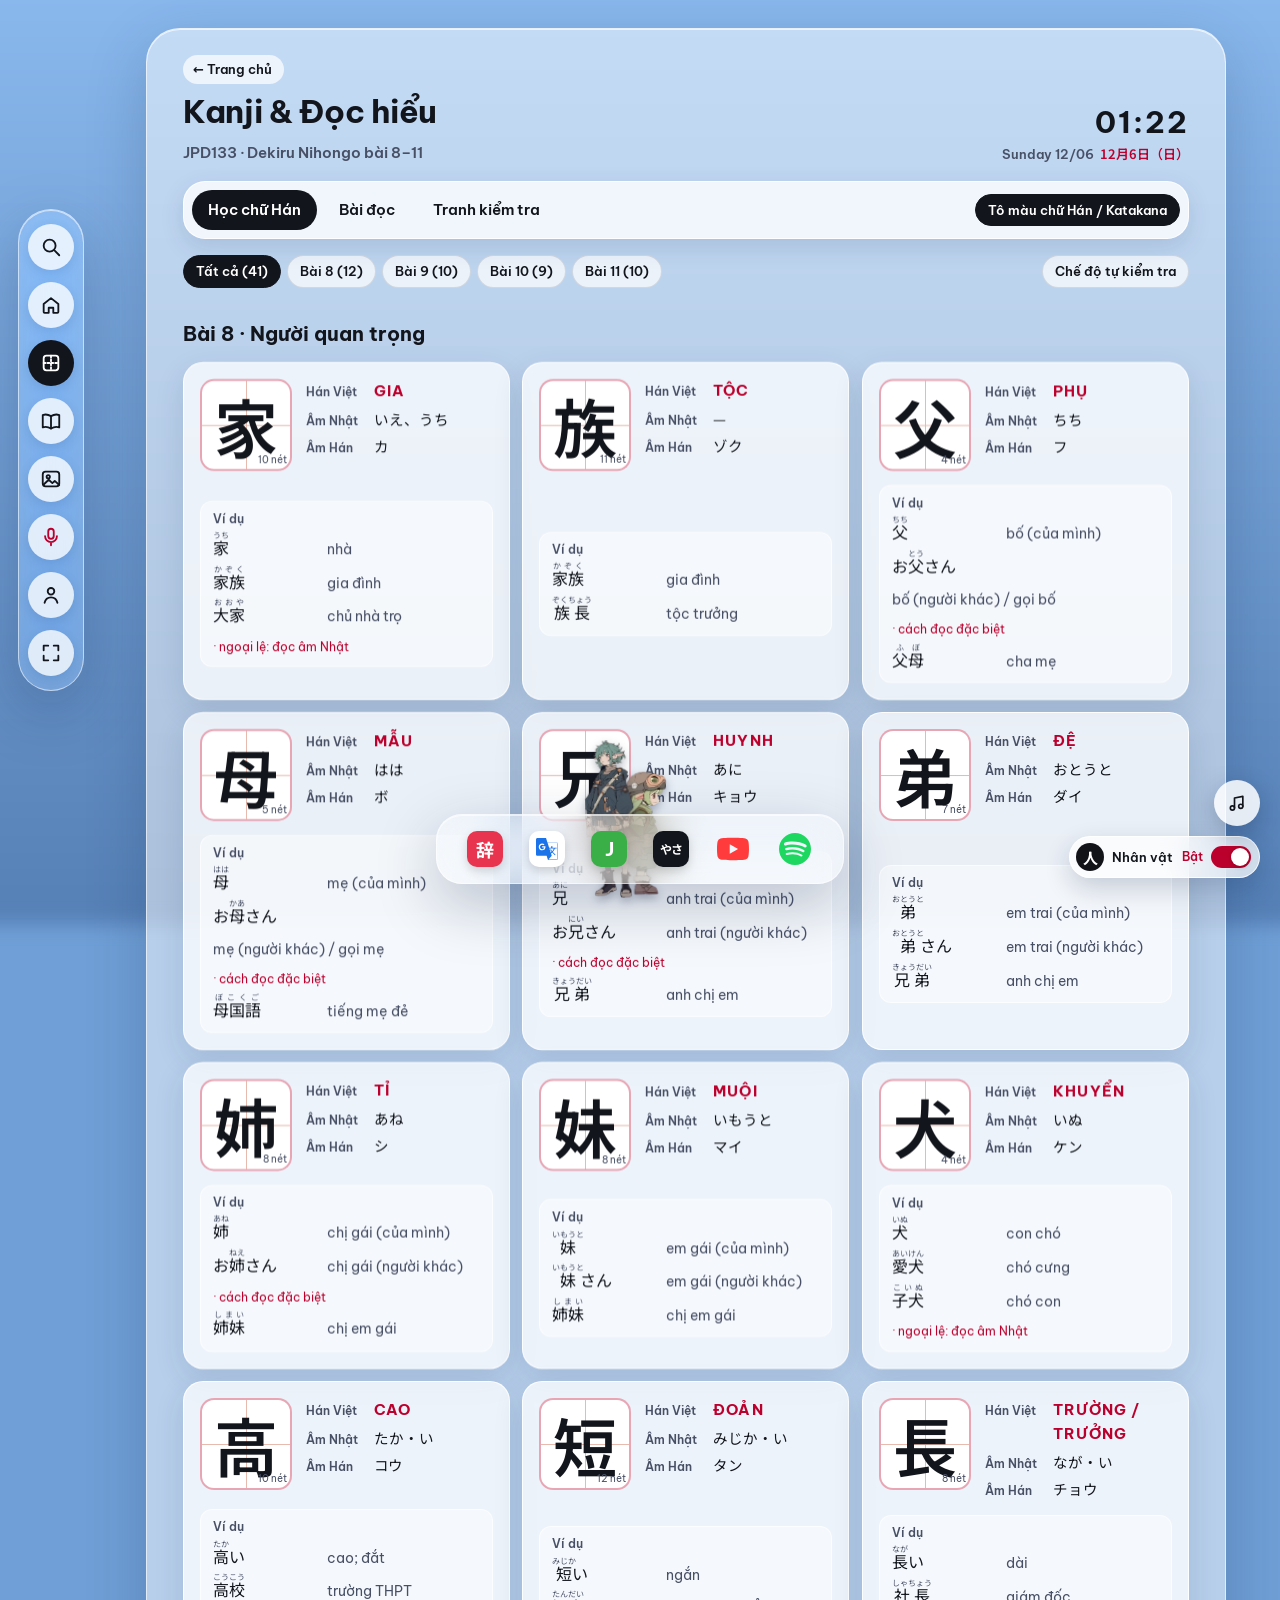
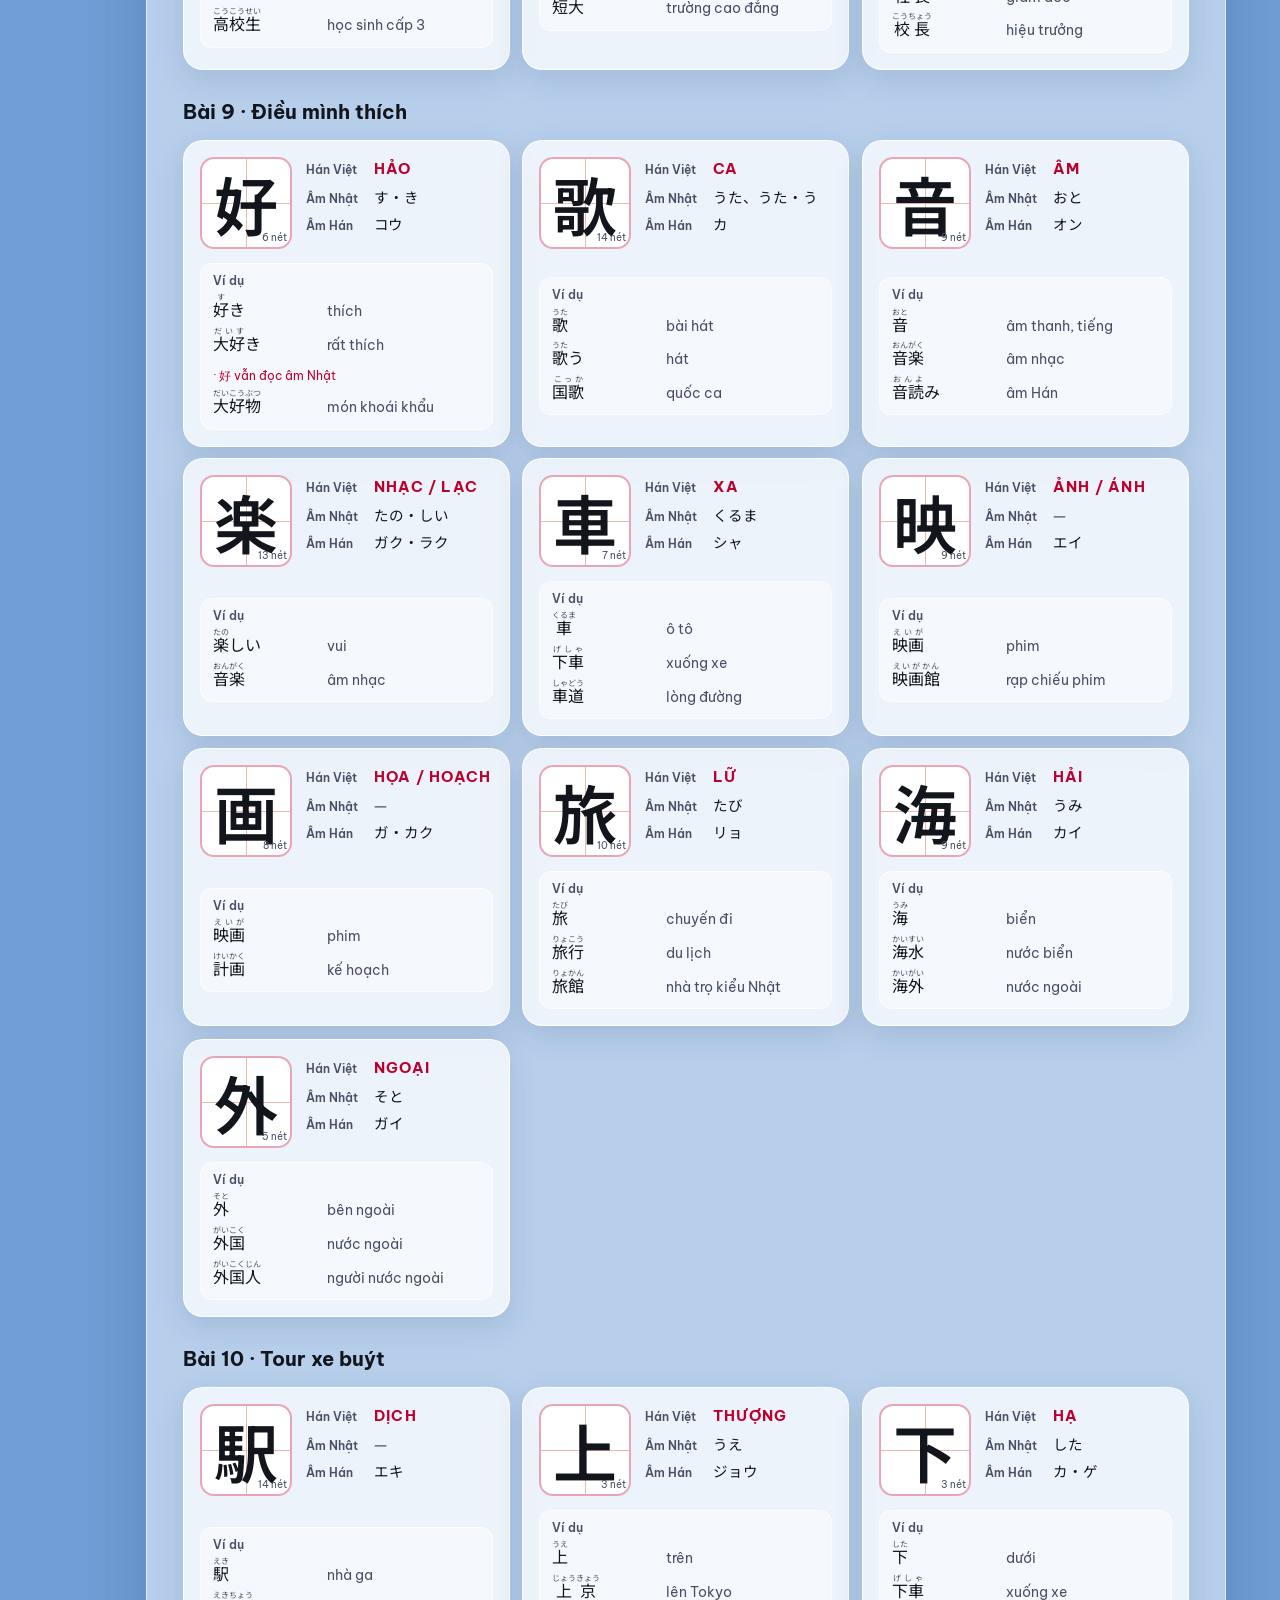
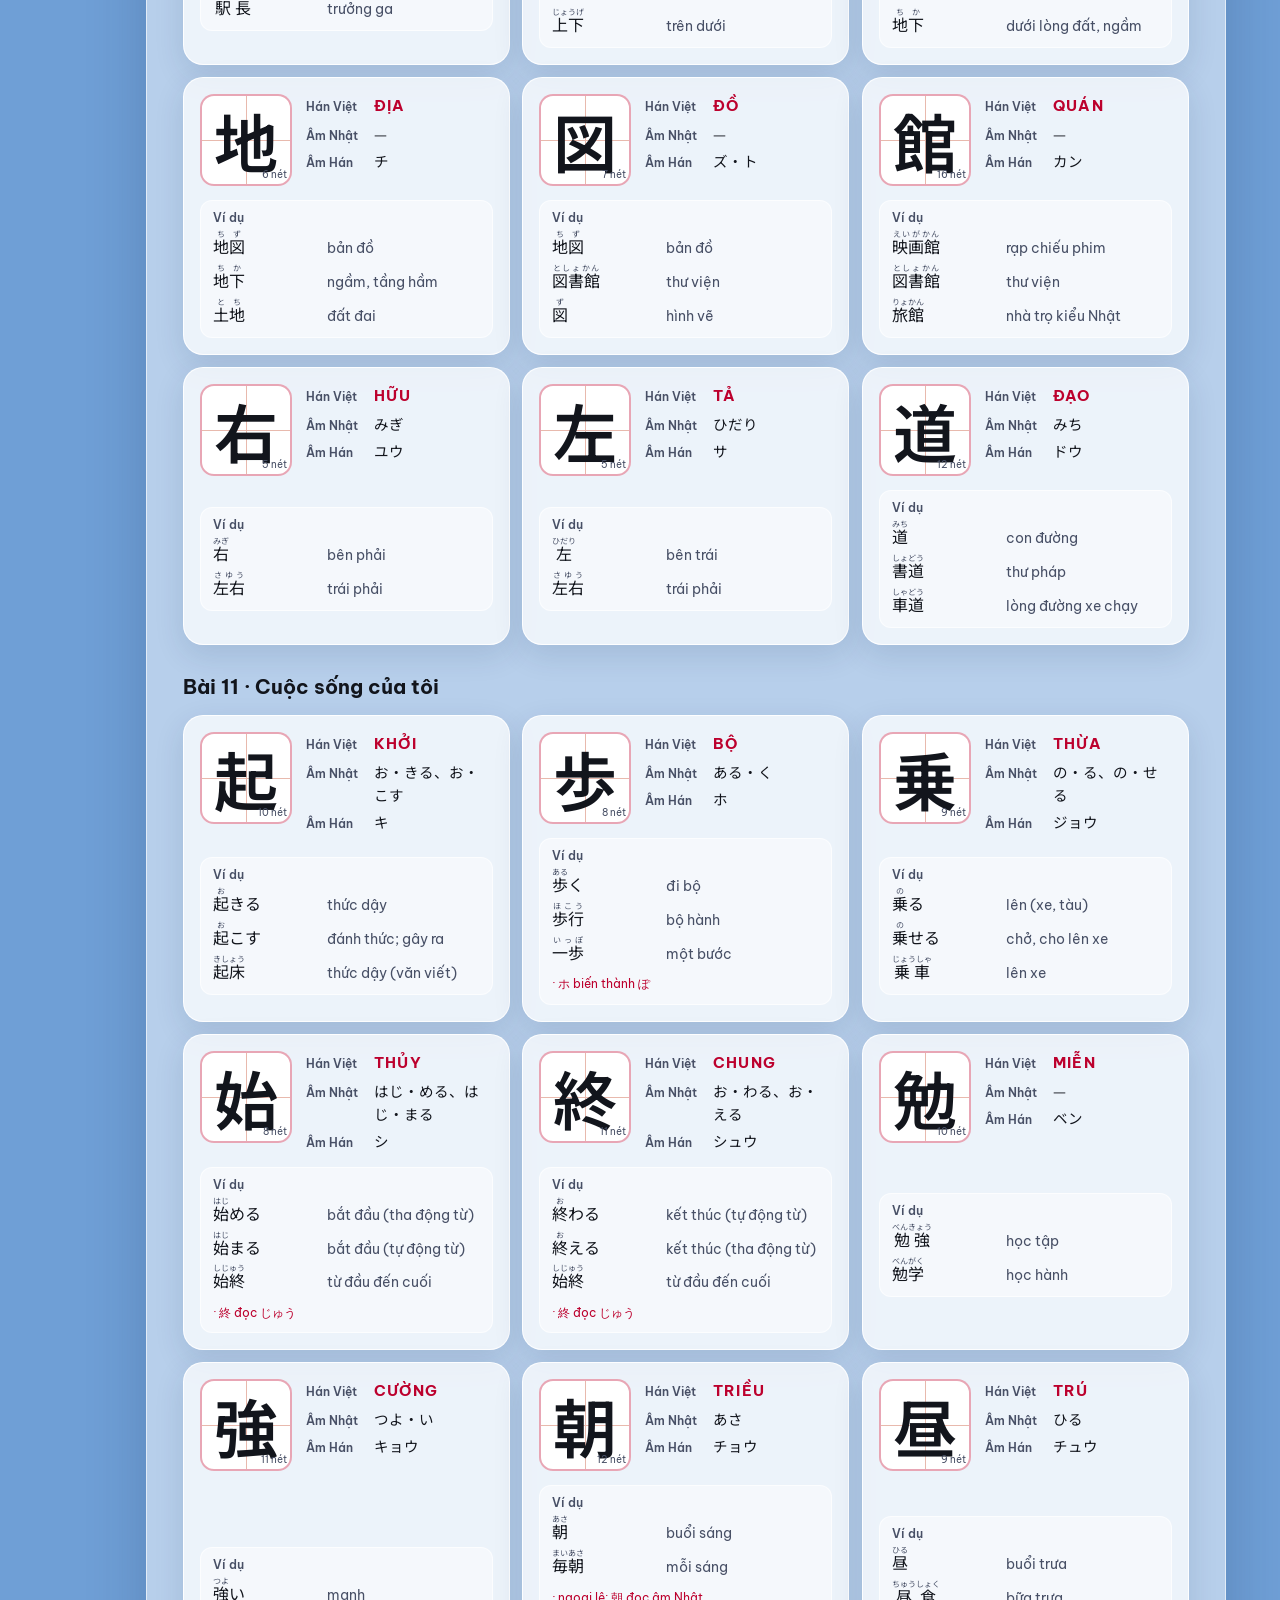
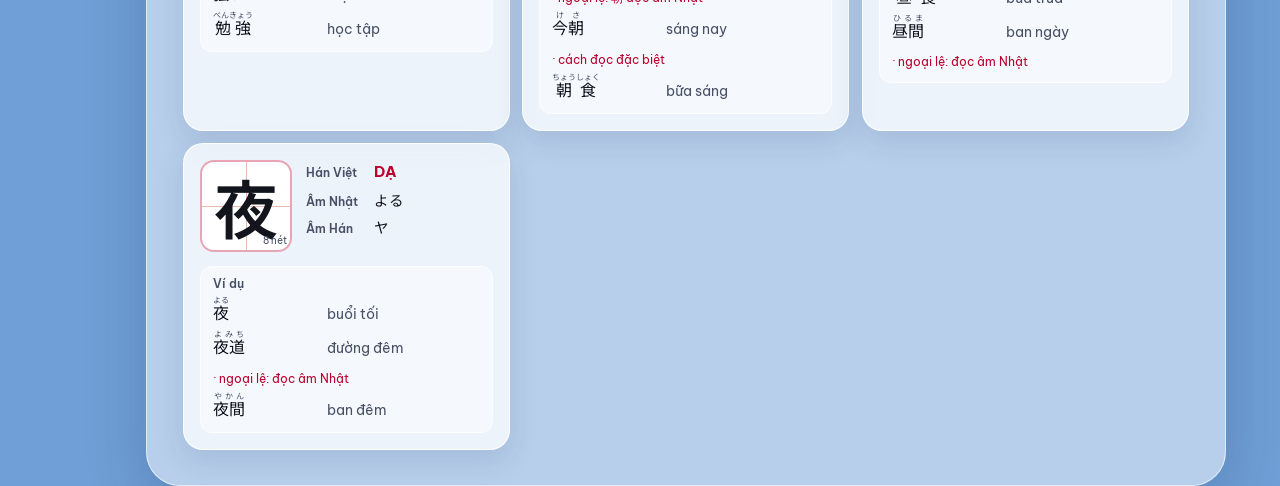
==== commit 5bf07131: "Simpler kanji cards: Hán Việt, âm Nhật, âm Hán, examples Both the home kanji card and the study-page" ====
--- a/hoc/index.html
+++ b/hoc/index.html
@@ -9,8 +9,8 @@
 <link rel="preconnect" href="https://fonts.googleapis.com">
 <link rel="preconnect" href="https://fonts.gstatic.com" crossorigin>
 <link rel="stylesheet" href="https://fonts.googleapis.com/css2?family=Be+Vietnam+Pro:wght@400;500;600;700&family=Noto+Sans+JP:wght@400;500;700&display=swap">
-<link rel="stylesheet" href="../style.css?v=20">
-<link rel="stylesheet" href="study.css?v=10">
+<link rel="stylesheet" href="../style.css?v=21">
+<link rel="stylesheet" href="study.css?v=11">
 <script>
 document.documentElement.classList.add("js");
 /* ?bai=8 from the home lesson cards: preselect that lesson in every filter, then tidy the URL. */
@@ -65,7 +65,7 @@
       <div class="filters" id="lesson-filter"></div>
       <button class="chip" id="t-quiz" aria-pressed="false">Chế độ tự kiểm tra</button>
     </div>
-    <p class="sub hint" id="quiz-hint" hidden>Cách đọc và nghĩa đang bị che. Nhìn chữ, tự nói âm Hán Việt, âm On, âm Kun rồi bấm vào thẻ để xem đáp án.</p>
+    <p class="sub hint" id="quiz-hint" hidden>Cách đọc và nghĩa đang bị che. Nhìn chữ, tự nói âm Hán Việt, âm Nhật, âm Hán rồi bấm vào thẻ để xem đáp án.</p>
     <div id="kanji-out"></div>
   </section>
 
@@ -104,7 +104,7 @@
 </nav>
 
 <script type="application/json" id="data">
-{"kanji":[{"lesson":"8","title":"大切な人","vi":"Người quan trọng","items":[{"k":"家","hv":"GIA","on":"カ","kun":"いえ、うち","s":10,"tip":"Mái nhà 宀 che con lợn 豕: ngày xưa nhà nào cũng nuôi lợn, nên đó là cái nhà.","ex":[["{家|うち}","nhà"],["{家族|かぞく}","gia đình"],["{大家|おおや}","chủ nhà trọ","ngoại lệ: đọc Kun"]]},{"k":"族","hv":"TỘC","on":"ゾク","kun":"—","s":11,"tip":"Những người tụ lại dưới cùng một lá cờ 方 và mũi tên 矢 là một tộc.","ex":[["{家族|かぞく}","gia đình"],["{族長|ぞくちょう}","tộc trưởng"]]},{"k":"父","hv":"PHỤ","on":"フ","kun":"ちち","s":4,"tip":"Hai bàn tay cầm rìu bắt chéo: người cha lao động.","ex":[["{父|ちち}","bố (của mình)"],["お{父|とう}さん","bố (người khác) / gọi bố","cách đọc đặc biệt"],["{父母|ふぼ}","cha mẹ"]]},{"k":"母","hv":"MẪU","on":"ボ","kun":"はは","s":5,"tip":"Hình người mẹ, hai chấm là bầu sữa nuôi con.","ex":[["{母|はは}","mẹ (của mình)"],["お{母|かあ}さん","mẹ (người khác) / gọi mẹ","cách đọc đặc biệt"],["{母国語|ぼこくご}","tiếng mẹ đẻ"]]},{"k":"兄","hv":"HUYNH","on":"キョウ","kun":"あに","s":5,"tip":"Cái miệng 口 trên đôi chân 儿: anh cả là người lên tiếng dặn dò các em.","ex":[["{兄|あに}","anh trai (của mình)"],["お{兄|にい}さん","anh trai (người khác)","cách đọc đặc biệt"],["{兄弟|きょうだい}","anh chị em"]]},{"k":"弟","hv":"ĐỆ","on":"ダイ","kun":"おとうと","s":7,"tip":"Sợi dây quấn quanh cọc theo thứ tự: em trai đứng sau trong thứ bậc.","ex":[["{弟|おとうと}","em trai (của mình)"],["{弟|おとうと}さん","em trai (người khác)"],["{兄弟|きょうだい}","anh chị em"]]},{"k":"姉","hv":"TỈ","on":"シ","kun":"あね","s":8,"tip":"Bộ nữ 女 + chợ 市: chị gái dắt em đi chợ.","ex":[["{姉|あね}","chị gái (của mình)"],["お{姉|ねえ}さん","chị gái (người khác)","cách đọc đặc biệt"],["{姉妹|しまい}","chị em gái"]]},{"k":"妹","hv":"MUỘI","on":"マイ","kun":"いもうと","s":8,"tip":"Bộ nữ 女 + 未 (chưa): cô gái chưa lớn là em gái.","ex":[["{妹|いもうと}","em gái (của mình)"],["{妹|いもうと}さん","em gái (người khác)"],["{姉妹|しまい}","chị em gái"]]},{"k":"犬","hv":"KHUYỂN","on":"ケン","kun":"いぬ","s":4,"tip":"Chữ 大 (to) thêm một chấm là cái tai: con chó.","ex":[["{犬|いぬ}","con chó"],["{愛犬|あいけん}","chó cưng"],["{子犬|こいぬ}","chó con","ngoại lệ: đọc Kun"]]},{"k":"高","hv":"CAO","on":"コウ","kun":"たか・い","s":10,"tip":"Hình tòa tháp nhiều tầng, có mái và cửa: cao.","ex":[["{高|たか}い","cao; đắt"],["{高校|こうこう}","trường THPT"],["{高校生|こうこうせい}","học sinh cấp 3"]]},{"k":"短","hv":"ĐOẢN","on":"タン","kun":"みじか・い","s":12,"tip":"Mũi tên 矢 và hạt đậu 豆, cả hai đều ngắn.","ex":[["{短|みじか}い","ngắn"],["{短大|たんだい}","trường cao đẳng"]]},{"k":"長","hv":"TRƯỜNG / TRƯỞNG","on":"チョウ","kun":"なが・い","s":8,"tip":"Ông lão tóc dài bay trong gió: dài; người lớn tuổi thì làm trưởng.","ex":[["{長|なが}い","dài"],["{社長|しゃちょう}","giám đốc"],["{校長|こうちょう}","hiệu trưởng"]]}]},{"lesson":"9","title":"好きなこと","vi":"Điều mình thích","items":[{"k":"好","hv":"HẢO","on":"コウ","kun":"す・き","s":6,"tip":"Người mẹ 女 ôm đứa con 子: ai cũng thích.","ex":[["{好|す}き","thích"],["{大好|だいす}き","rất thích","好 vẫn đọc Kun"],["{大好物|だいこうぶつ}","món khoái khẩu"]]},{"k":"歌","hv":"CA","on":"カ","kun":"うた、うた・う","s":14,"tip":"可可 + 欠 (há miệng): há miệng hát mãi không thôi.","ex":[["{歌|うた}","bài hát"],["{歌|うた}う","hát"],["{国歌|こっか}","quốc ca"]]},{"k":"音","hv":"ÂM","on":"オン","kun":"おと","s":9,"tip":"Đứng 立 dưới mặt trời 日 lắng nghe âm thanh.","ex":[["{音|おと}","âm thanh, tiếng"],["{音楽|おんがく}","âm nhạc"],["{音読|おんよ}み","âm On"]]},{"k":"楽","hv":"NHẠC / LẠC","on":"ガク・ラク","kun":"たの・しい","s":13,"tip":"Cái trống đặt trên giá gỗ 木: đánh trống thì vui, ra âm nhạc.","ex":[["{楽|たの}しい","vui"],["{音楽|おんがく}","âm nhạc"]]},{"k":"車","hv":"XA","on":"シャ","kun":"くるま","s":7,"tip":"Chiếc xe nhìn từ trên xuống: thùng xe ở giữa, trục bánh xuyên qua.","ex":[["{車|くるま}","ô tô"],["{下車|げしゃ}","xuống xe"],["{車道|しゃどう}","lòng đường"]]},{"k":"映","hv":"ẢNH / ÁNH","on":"エイ","kun":"—","s":9,"tip":"Mặt trời 日 chiếu vào giữa 央: phản chiếu, chiếu phim.","ex":[["{映画|えいが}","phim"],["{映画館|えいがかん}","rạp chiếu phim"]]},{"k":"画","hv":"HỌA / HOẠCH","on":"ガ・カク","kun":"—","s":8,"tip":"Bức tranh nằm trong khung: họa.","ex":[["{映画|えいが}","phim"],["{計画|けいかく}","kế hoạch"]]},{"k":"旅","hv":"LỮ","on":"リョ","kun":"たび","s":10,"tip":"Đoàn người đi theo lá cờ 方: lữ hành.","ex":[["{旅|たび}","chuyến đi"],["{旅行|りょこう}","du lịch"],["{旅館|りょかん}","nhà trọ kiểu Nhật"]]},{"k":"海","hv":"HẢI","on":"カイ","kun":"うみ","s":9,"tip":"Nước 氵 ở mọi 毎 nơi: biển.","ex":[["{海|うみ}","biển"],["{海水|かいすい}","nước biển"],["{海外|かいがい}","nước ngoài"]]},{"k":"外","hv":"NGOẠI","on":"ガイ","kun":"そと","s":5,"tip":"Buổi tối 夕 ra ngoài xem bói 卜: bên ngoài.","ex":[["{外|そと}","bên ngoài"],["{外国|がいこく}","nước ngoài"],["{外国人|がいこくじん}","người nước ngoài"]]}]},{"lesson":"10","title":"バスツアー","vi":"Tour xe buýt","items":[{"k":"駅","hv":"DỊCH","on":"エキ","kun":"—","solo":"えき (dùng luôn âm On)","s":14,"tip":"Ngựa 馬 + 尺: trạm đổi ngựa ngày xưa, nay là nhà ga.","ex":[["{駅|えき}","nhà ga"],["{駅長|えきちょう}","trưởng ga"]]},{"k":"上","hv":"THƯỢNG","on":"ジョウ","kun":"うえ","s":3,"tip":"Vạch đứng chỉ lên phía trên đường ngang.","ex":[["{上|うえ}","trên"],["{上京|じょうきょう}","lên Tokyo"],["{上下|じょうげ}","trên dưới"]]},{"k":"下","hv":"HẠ","on":"カ・ゲ","kun":"した","s":3,"tip":"Vạch đứng chỉ xuống phía dưới đường ngang.","ex":[["{下|した}","dưới"],["{下車|げしゃ}","xuống xe"],["{地下|ちか}","dưới lòng đất, ngầm"]]},{"k":"地","hv":"ĐỊA","on":"チ","kun":"—","s":6,"tip":"Bộ thổ 土 (đất) đứng bên trái: mặt đất.","ex":[["{地図|ちず}","bản đồ"],["{地下|ちか}","ngầm, tầng hầm"],["{土地|とち}","đất đai"]]},{"k":"図","hv":"ĐỒ","on":"ズ・ト","kun":"—","solo":"ず (dùng luôn âm On)","s":7,"tip":"Khung 囗 bao quanh các nét vẽ: hình vẽ, bản đồ.","ex":[["{地図|ちず}","bản đồ"],["{図書館|としょかん}","thư viện"],["{図|ず}","hình vẽ"]]},{"k":"館","hv":"QUÁN","on":"カン","kun":"—","s":16,"tip":"Bộ thực 食 + 官 (quan): tòa nhà lớn có chỗ ăn ở.","ex":[["{映画館|えいがかん}","rạp chiếu phim"],["{図書館|としょかん}","thư viện"],["{旅館|りょかん}","nhà trọ kiểu Nhật"]]},{"k":"右","hv":"HỮU","on":"ユウ","kun":"みぎ","s":5,"tip":"Bàn tay + cái miệng 口: tay phải đưa đồ ăn lên miệng.","ex":[["{右|みぎ}","bên phải"],["{左右|さゆう}","trái phải"]]},{"k":"左","hv":"TẢ","on":"サ","kun":"ひだり","s":5,"tip":"Bàn tay + 工 (thước thợ): tay trái giữ thước.","ex":[["{左|ひだり}","bên trái"],["{左右|さゆう}","trái phải"]]},{"k":"道","hv":"ĐẠO","on":"ドウ","kun":"みち","s":12,"tip":"Cái đầu 首 cùng bước chân 辶: con đường mình đi.","ex":[["{道|みち}","con đường"],["{書道|しょどう}","thư pháp"],["{車道|しゃどう}","lòng đường xe chạy"]]}]},{"lesson":"11","title":"私の生活","vi":"Cuộc sống của tôi","items":[{"k":"起","hv":"KHỞI","on":"キ","kun":"お・きる、お・こす","s":10,"tip":"Bộ tẩu 走 (chạy) + 己 (bản thân): tự bật dậy mà chạy.","ex":[["{起|お}きる","thức dậy"],["{起|お}こす","đánh thức; gây ra"],["{起床|きしょう}","thức dậy (văn viết)"]]},{"k":"歩","hv":"BỘ","on":"ホ","kun":"ある・く","s":8,"tip":"止 (dừng) + 少 (ít): đi từng bước nhỏ.","ex":[["{歩|ある}く","đi bộ"],["{歩行|ほこう}","bộ hành"],["{一歩|いっぽ}","một bước","ホ biến thành ぽ"]]},{"k":"乗","hv":"THỪA","on":"ジョウ","kun":"の・る、の・せる","s":9,"tip":"Người leo lên đứng trên cây: lên (xe, tàu).","ex":[["{乗|の}る","lên (xe, tàu)"],["{乗|の}せる","chở, cho lên xe"],["{乗車|じょうしゃ}","lên xe"]]},{"k":"始","hv":"THỦY","on":"シ","kun":"はじ・める、はじ・まる","s":8,"tip":"Bộ nữ 女 + 台: người mẹ là khởi đầu của sự sống.","ex":[["{始|はじ}める","bắt đầu (tha động từ)"],["{始|はじ}まる","bắt đầu (tự động từ)"],["{始終|しじゅう}","từ đầu đến cuối","終 đọc じゅう"]]},{"k":"終","hv":"CHUNG","on":"シュウ","kun":"お・わる、お・える","s":11,"tip":"Sợi chỉ 糸 + mùa đông 冬: cuối năm, cuộn chỉ cũng hết.","ex":[["{終|お}わる","kết thúc (tự động từ)"],["{終|お}える","kết thúc (tha động từ)"],["{始終|しじゅう}","từ đầu đến cuối","終 đọc じゅう"]]},{"k":"勉","hv":"MIỄN","on":"ベン","kun":"—","s":10,"tip":"免 + bộ lực 力: dùng sức mà cố gắng.","ex":[["{勉強|べんきょう}","học tập"],["{勉学|べんがく}","học hành"]]},{"k":"強","hv":"CƯỜNG","on":"キョウ","kun":"つよ・い","s":11,"tip":"Cây cung 弓 khỏe, bắn cả côn trùng 虫: mạnh.","ex":[["{強|つよ}い","mạnh"],["{勉強|べんきょう}","học tập"]]},{"k":"朝","hv":"TRIỀU","on":"チョウ","kun":"あさ","s":12,"tip":"Mặt trời 日 mọc giữa cỏ cây trong khi trăng 月 còn trên trời: buổi sáng.","ex":[["{朝|あさ}","buổi sáng"],["{毎朝|まいあさ}","mỗi sáng","ngoại lệ: 朝 đọc Kun"],["{今朝|けさ}","sáng nay","cách đọc đặc biệt"],["{朝食|ちょうしょく}","bữa sáng"]]},{"k":"昼","hv":"TRÚ","on":"チュウ","kun":"ひる","s":9,"tip":"Mặt trời 日 ở giữa, có vạch kẻ dưới: giữa ban ngày.","ex":[["{昼|ひる}","buổi trưa"],["{昼食|ちゅうしょく}","bữa trưa"],["{昼間|ひるま}","ban ngày","ngoại lệ: đọc Kun"]]},{"k":"夜","hv":"DẠ","on":"ヤ","kun":"よる","s":8,"tip":"Người 亻 dưới mái nhà khi trăng 夕 lên: buổi tối.","ex":[["{夜|よる}","buổi tối"],["{夜道|よみち}","đường đêm","ngoại lệ: đọc Kun"],["{夜間|やかん}","ban đêm"]]}]}],"passages":[{"id":"8a","lesson":"8","n":"Bài 8 · Đọc 1","title":"わたしの　{家族|かぞく}","kanji":["家","族","父","母","犬"],"kata":[["ピアノ","đàn piano"],["ポチ","tên con chó (Pochi)"],["ネックレス","dây chuyền"],["クリスマス","Giáng sinh"],["カード","thiệp"]],"gram":["～と　～で　すんでいます","～で　Vています","Aくて／Nで、～","～が　～います","あげます・もらいます・くれます"],"body":["わたしは　{家族|かぞく}と　5にんで　すんでいます。{父|ちち}と　{母|はは}と　あにと　いもうとと　わたしです。","{父|ちち}は　いしゃで、びょういんで　はたらいています。せが　たかくて、しんせつな　ひとです。","{母|はは}は　{家|うち}で　ピアノを　おしえています。{母|はは}は　りょうりが　じょうずです。","{家|うち}に　{犬|いぬ}が　いっぴき　います。なまえは　「ポチ」です。ポチは　みみが　ながくて、とても　かわいいです。","きょねんの　たんじょうびに、{母|はは}に　ネックレスを　もらいました。{父|ちち}は　わたしに　とけいを　くれました。","らいしゅうは　クリスマスです。わたしは　{家族|かぞく}に　カードを　あげます。"],"vi":["Gia đình tôi","Tôi sống cùng gia đình, tất cả 5 người: bố, mẹ, anh trai, em gái và tôi.","Bố tôi là bác sĩ, làm việc ở bệnh viện. Bố cao và tốt bụng.","Mẹ tôi dạy piano ở nhà. Mẹ nấu ăn giỏi.","Nhà tôi có một con chó, tên là “Pochi”. Pochi tai dài, rất dễ thương.","Sinh nhật năm ngoái, tôi được mẹ tặng một sợi dây chuyền. Bố tặng tôi một chiếc đồng hồ.","Tuần sau là Giáng sinh. Tôi sẽ tặng thiệp cho gia đình."],"qs":[["{家族|かぞく}は　なんにんですか。","Gia đình có mấy người?","5にんです。","Gia đình có 5 người.",[["Bài 8 · mục 8","N（người）が ～人 います","Đếm người bằng ～にん. Câu hỏi dùng なんにん (mấy người), trả lời bằng số + にん."],["Bài 8 · mục 9","［～人］で","Trong bài: かぞくと 5にんで すんでいます = sống cùng gia đình, tổng cộng 5 người."]]],["{父|ちち}は　どこで　はたらいていますか。","Bố làm việc ở đâu?","びょういんで　はたらいています。","Bố làm việc ở bệnh viện.",[["Bài 8 · mục 2","N（nơi chốn）で Vています","Nói nơi làm việc, học tập lâu dài: びょういんで はたらいています."]]],["たんじょうびに　{母|はは}に　なにを　もらいましたか。","Sinh nhật, bạn được mẹ tặng gì?","ネックレスを　もらいました。","Tôi được mẹ tặng sợi dây chuyền.",[["Bài 8 · mục 6","N1（người）に N2（đồ vật）を もらいます","Nhận N2 từ N1. Câu hỏi 母に なにを もらいましたか, trả lời giữ nguyên cấu trúc, thay なに bằng đồ vật."]]]]},{"id":"8b","lesson":"8","n":"Bài 8 · Đọc 2","title":"わたしの　{兄弟|きょうだい}","kanji":["兄","弟","姉","妹","高"],"kata":[["サッカー","bóng đá"],["フランス","nước Pháp"],["ギター","đàn guitar"],["バレンタインデー","ngày Valentine"],["チョコレート","sô-cô-la"]],"gram":["～が　～にん　います","～は　Nが　Aです","Aくて／Aなで、～","～に　～を　あげました"],"body":["わたしは　{兄弟|きょうだい}が　3にん　います。{兄|あに}が　ひとり、{姉|あね}が　ひとり、{妹|いもうと}が　ひとり　います。","{兄|あに}は　かいしゃいんです。くるまの　かいしゃで　はたらいています。{兄|あに}は　せが　{高|たか}くて、サッカーが　じょうずです。","{姉|あね}は　フランスに　すんでいます。フランスの　だいがくで　えいがを　べんきょうしています。{姉|あね}は　かみが　ながくて、きれいです。","{妹|いもうと}は　15さいです。うたが　すきで、まいにち　ギターを　ひいています。","バレンタインデーに、{妹|いもうと}は　{兄|あに}に　チョコレートを　あげました。{兄|あに}は　とても　うれしかったです。","わたしの　{兄弟|きょうだい}は　みんな　しんせつです。"],"vi":["Anh chị em của tôi","Tôi có 3 anh chị em: một anh trai, một chị gái và một em gái.","Anh trai tôi là nhân viên công ty, làm việc ở một công ty ô tô. Anh cao và chơi bóng đá giỏi.","Chị gái tôi sống ở Pháp, đang học điện ảnh ở một trường đại học của Pháp. Chị tóc dài và xinh đẹp.","Em gái tôi 15 tuổi. Em thích hát, ngày nào cũng chơi guitar.","Ngày Valentine, em gái tặng sô-cô-la cho anh trai. Anh trai rất vui.","Anh chị em của tôi ai cũng tốt bụng."],"qs":[["{兄弟|きょうだい}は　なんにん　いますか。","Bạn có mấy anh chị em?","3にん　います。","Tôi có 3 anh chị em.",[["Bài 8 · mục 8","N（người）が ～人 います","きょうだいが 3にん います = có 3 anh chị em."]]],["{姉|あね}は　どこに　すんでいますか。","Chị gái sống ở đâu?","フランスに　すんでいます。","Chị gái sống ở Pháp.",[["Bài 8 · mục 1","Vて形 ＋ います","すんでいます diễn tả trạng thái kết quả: đang sống ở đâu. Nơi sống đi với trợ từ に."]]],["バレンタインデーに　{妹|いもうと}は　だれに　なにを　あげましたか。","Ngày Valentine em gái tặng gì cho ai?","{兄|あに}に　チョコレートを　あげました。","Em gái tặng sô-cô-la cho anh trai.",[["Bài 8 · mục 5","S は N1（người）に N2（đồ vật）を あげます","Người cho đi với は, người nhận đi với に, đồ vật đi với を. Chủ ngữ いもうと đã có trong câu hỏi nên câu trả lời lược bỏ."]]]]},{"id":"8c","lesson":"8","n":"Bài 8 · Đọc 3","title":"{弟|おとうと}の　たんじょうび","kanji":["弟","家","犬","長","短"],"kata":[["パーティー","bữa tiệc"],["サッカーボール","quả bóng đá"],["セーター","áo len"],["モモ","tên con chó (Momo)"],["クロ","tên con chó (Kuro)"]],"gram":["～は　Nが　Aいです","Aくて、～","～に　～を　あげました／もらいました","～が　～ひき　います"],"body":["きのうは　{弟|おとうと}の　たんじょうびでした。{家|うち}で　パーティーを　しました。","{弟|おとうと}は　10さいです。かみが　{短|みじか}くて、めが　おおきいです。{弟|おとうと}は　すいえいが　じょうずです。","わたしは　{弟|おとうと}に　サッカーボールを　あげました。{弟|おとうと}は　そぼに　セーターを　もらいました。","{家|うち}には　{犬|いぬ}が　2ひき　います。みみが　{長|なが}い　{犬|いぬ}は　「モモ」です。あしが　{短|みじか}くて、からだが　{長|なが}い　{犬|いぬ}は　「クロ」です。","モモと　クロも　とても　げんきでした。たのしい　パーティーでした。"],"vi":["Sinh nhật em trai","Hôm qua là sinh nhật em trai tôi. Cả nhà tổ chức tiệc ở nhà.","Em trai tôi 10 tuổi. Em tóc ngắn, mắt to. Em bơi giỏi.","Tôi tặng em một quả bóng đá. Em được bà tặng một chiếc áo len.","Nhà tôi có 2 con chó. Con tai dài là “Momo”. Con chân ngắn, mình dài là “Kuro”.","Momo và Kuro cũng rất hăng hái. Đó là một bữa tiệc vui."],"qs":[["{弟|おとうと}は　なにが　じょうずですか。","Em trai giỏi gì?","すいえいが　じょうずです。","Em trai bơi giỏi.",[["Bài 8 · mục 3","N1 は N2 が A です","おとうとは すいえいが じょうずです. N2 là kỹ năng, đi với じょうず (giỏi) hoặc へた (kém)."]]],["{弟|おとうと}は　そぼに　なにを　もらいましたか。","Em trai được bà tặng gì?","セーターを　もらいました。","Em trai được bà tặng áo len.",[["Bài 8 · mục 6","N1（người）に N2（đồ vật）を もらいます","そぼに セーターを もらいました = nhận áo len từ bà."]]],["クロは　どんな　{犬|いぬ}ですか。","Kuro là con chó như thế nào?","あしが　{短|みじか}くて、からだが　{長|なが}い　{犬|いぬ}です。","Là con chó chân ngắn, mình dài.",[["Bài 8 · mục 4","イA くて、～","みじかい → みじかくて: bỏ い thêm くて để nối hai đặc điểm."],["Bài 8 · mục 3","N1 は N2 が A です","あしが みじかい, からだが ながい: tả từng bộ phận của con chó, rồi cả cụm bổ nghĩa cho いぬ."]]]]},{"id":"9a","lesson":"9","n":"Bài 9 · Đọc 1","title":"わたしの　しゅみ","kanji":["音","楽","好","歌","外"],"kata":[["クラシック","nhạc cổ điển"],["カラオケ","karaoke"],["ギター","đàn guitar"],["ピアノ","đàn piano"],["スポーツ","thể thao"]],"gram":["しゅみは　Vることです","～に　～かい　Vます","～が　できます／Vることが　できます","あまり・ぜんぜん　～ません"],"body":["わたしの　しゅみは　{音楽|おんがく}を　きくことです。クラシックが　とても　{好|す}きです。","{歌|うた}も　{好|す}きです。いっしゅうかんに　2かい、ともだちと　カラオケに　いって、{歌|うた}を　{歌|うた}います。","わたしは　ギターが　できます。でも、ピアノを　ひくことは　できません。ピアノの　{音|おと}は　きれいですから、ならいたいです。","やすみの　ひは　あまり　{外|そと}へ　でかけません。スポーツも　ぜんぜん　しません。へやで　{音楽|おんがく}を　きいて、ゆっくり　します。","{音楽|おんがく}は　とても　{楽|たの}しいです。"],"vi":["Sở thích của tôi","Sở thích của tôi là nghe nhạc. Tôi rất thích nhạc cổ điển.","Tôi cũng thích hát. Mỗi tuần 2 lần, tôi đi karaoke với bạn và hát.","Tôi biết chơi guitar, nhưng không biết chơi piano. Vì tiếng đàn piano rất hay nên tôi muốn học.","Ngày nghỉ tôi không hay ra ngoài. Tôi cũng hoàn toàn không chơi thể thao. Tôi ở trong phòng nghe nhạc và thư giãn.","Âm nhạc thật vui."],"qs":[["この　ひとの　しゅみは　なんですか。","Sở thích của người này là gì?","{音楽|おんがく}を　きくことです。","Là nghe nhạc.",[["Bài 9 · mục 1","私の趣味は Vる ことです","Vる + こと biến động từ thành danh từ: きく → きくこと."]]],["いっしゅうかんに　なんかい　カラオケに　いきますか。","Mỗi tuần đi karaoke mấy lần?","2かい　いきます。","Đi 2 lần.",[["Bài 9 · mục 4","［khoảng thời gian］に ［số lần］","いっしゅうかんに 2かい = mỗi tuần 2 lần. Câu hỏi dùng なんかい (mấy lần)."]]],["この　ひとは　ピアノを　ひくことが　できますか。","Người này có biết chơi piano không?","いいえ、できません。","Không, không chơi được.",[["Bài 9 · mục 2","N／Vる ことが できます","Phủ định: ～ことが できません. Câu trả lời ngắn chỉ cần いいえ、できません."]]]]},{"id":"9b","lesson":"9","n":"Bài 9 · Đọc 2","title":"{映画|えいが}と　{海|うみ}","kanji":["映","画","旅","海","車"],"kata":[["アクション","hành động"],["ドラマ","phim truyền hình"],["ダイビング","lặn biển"],["カメラ","máy ảnh"],["レストラン","nhà hàng"]],"gram":["しゅみは　Vることです","～に　～かい","Nが　できます","Vて、Vて、～"],"body":["わたしの　しゅみは　{映画|えいが}を　みることです。とくに　アクション{映画|えいが}が　すきです。いっかげつに　3かいぐらい　{映画|えいが}を　みます。ドラマは　あまり　みません。","それから、{旅|たび}も　すきです。わたしは　{車|くるま}の　うんてんが　できますから、よく　{車|くるま}で　{海|うみ}へ　いきます。","{海|うみ}では　ダイビングを　します。そして、カメラで　{海|うみ}の　しゃしんを　とります。","せんしゅうの　にちようびも、あさ　{車|くるま}で　{海|うみ}へ　いって、ダイビングを　して、よる　レストランで　ばんごはんを　たべました。とても　たのしかったです。"],"vi":["Phim và biển","Sở thích của tôi là xem phim, nhất là phim hành động. Mỗi tháng tôi xem phim khoảng 3 lần. Phim truyền hình thì tôi không xem mấy.","Ngoài ra tôi cũng thích du lịch. Vì biết lái ô tô nên tôi hay lái xe ra biển.","Ở biển tôi lặn biển và chụp ảnh biển bằng máy ảnh.","Chủ nhật tuần trước, buổi sáng tôi cũng lái xe ra biển, lặn biển, rồi buổi tối ăn tối ở nhà hàng. Rất vui."],"qs":[["いっかげつに　なんかい　{映画|えいが}を　みますか。","Mỗi tháng xem phim mấy lần?","3かいぐらい　みます。","Xem khoảng 3 lần.",[["Bài 9 · mục 4","［khoảng thời gian］に ［số lần］","いっかげつに 3かい = mỗi tháng 3 lần. ぐらい = khoảng."]]],["どうして　よく　{車|くるま}で　{海|うみ}へ　いきますか。","Tại sao hay lái xe ra biển?","{車|くるま}の　うんてんが　できますから。","Vì tôi biết lái ô tô.",[["Bài 9 · mục 2","N が できます","うんてんが できます = có khả năng lái xe."],["Đã học trước bài 8","～から","Câu hỏi どうして (tại sao) thì câu trả lời kết thúc bằng から (vì)."]]],["せんしゅうの　にちようび、なにを　しましたか。","Chủ nhật tuần trước đã làm gì?","{車|くるま}で　{海|うみ}へ　いって、ダイビングを　して、レストランで　ばんごはんを　たべました。","Tôi lái xe ra biển, lặn biển, rồi ăn tối ở nhà hàng.",[["Bài 9 · mục 3","V1 て、V2 て、V3","Nối các hành động theo trình tự. Thì quá khứ chỉ chia ở động từ cuối: たべました."]]]]},{"id":"10a","lesson":"10","n":"Bài 10 · Đọc 1","title":"{道|みち}が　わかりません！","kanji":["駅","道","右","左","上"],"kata":[["バスツアー","tour xe buýt"],["ダニエル","tên người (Daniel)"],["バス","xe buýt"],["コンビニ","cửa hàng tiện lợi"],["ジュース","nước ép"]],"gram":["Vてください","N(ばしょ)を　まがります／わたります","～が　みえます","まだ　Vていません","Vてきます"],"body":["きょうは　バスツアーの　ひです。しゅうごうばしょは　みどり{駅|えき}の　ちかくです。でも、わたしは　{道|みち}が　わかりませんでした。それで、ダニエルさんに　でんわしました。","わたし：「もしもし、ダニエルさん。いま、みどり{駅|えき}の　まえに　います。どうやって　いきますか。」","ダニエル：「まず、{駅|えき}の　まえの　{道|みち}を　まっすぐ　いってください。こうさてんを　{右|みぎ}に　まがってください。」","わたし：「はい、{右|みぎ}ですね。」","ダニエル：「それから、はしを　わたって、2つめの　かどを　{左|ひだり}に　まがってください。はしの　{上|うえ}から　バスが　みえますよ。」","わたし：「あ、バスが　みえます！ダニエルさんは　もう　バスに　のりましたか。」","ダニエル：「いいえ、まだ　のっていません。いま、{駅|えき}の　ちかくの　コンビニで　ジュースを　かってきます。」","わたし：「わかりました。じゃ、バスの　まえで　まっています。」"],"vi":["Tôi không biết đường!","Hôm nay là ngày đi tour xe buýt. Điểm tập trung ở gần ga Midori. Nhưng tôi không biết đường, nên đã gọi điện cho anh Daniel.","Tôi: “A lô, anh Daniel. Bây giờ tôi đang ở trước ga Midori. Đi thế nào ạ?”","Daniel: “Đầu tiên, hãy đi thẳng con đường trước ga. Đến ngã tư thì rẽ phải.”","Tôi: “Vâng, rẽ phải nhỉ.”","Daniel: “Sau đó qua cầu, rồi rẽ trái ở góc đường thứ hai. Từ trên cầu là nhìn thấy xe buýt đấy.”","Tôi: “A, tôi nhìn thấy xe buýt rồi! Anh Daniel đã lên xe chưa?”","Daniel: “Chưa, tôi vẫn chưa lên. Bây giờ tôi đi mua nước ép ở cửa hàng tiện lợi gần ga rồi quay lại.”","Tôi: “Tôi hiểu rồi. Vậy tôi đợi ở trước xe buýt nhé.”"],"qs":[["こうさてんを　どちらに　まがりますか。","Đến ngã tư thì rẽ hướng nào?","{右|みぎ}に　まがります。","Rẽ phải.",[["Bài 10 · mục 9","N（địa điểm）を Vます","こうさてんを みぎに まがります: nơi đi qua dùng を, hướng rẽ dùng に."]]],["どこから　バスが　みえますか。","Nhìn thấy xe buýt từ đâu?","はしの　{上|うえ}から　みえます。","Nhìn thấy từ trên cầu.",[["Bài 10 · mục 7","N が 見えます／聞こえます","バスが みえます = nhìn thấy một cách tự nhiên, không cố ý nhìn. Vật nhìn thấy đi với が."]]],["ダニエルさんは　もう　バスに　のりましたか。","Anh Daniel đã lên xe buýt chưa?","いいえ、まだ　のっていません。","Chưa, anh ấy vẫn chưa lên.",[["Bài 10 · mục 4","まだ Vて形 いません","Hành động chưa xảy ra tính đến bây giờ. Không trả lời là のりませんでした."],["Bài 10 · mục 5","Vて ＋ きます","Trong bài: ジュースを かってきます = đi mua nước rồi quay lại."]]]]},{"id":"10b","lesson":"10","n":"Bài 10 · Đọc 2","title":"{映画館|えいがかん}で","kanji":["映","画","館","地","図"],"kata":[["リン","tên người (Linh)"],["ジュース","nước ép"],["アニメ","phim hoạt hình"],["カフェ","quán cà phê"],["コーヒー","cà phê"]],"gram":["Vないでください","Vても　いいですか","～は　～（chủ đề）","～が　Vています（phát hiện）","Aく　なりました"],"body":["にちようびに　ともだちの　リンさんと　{映画館|えいがかん}へ　いきました。わたしは　けいたいの　{地図|ちず}を　みて、いきました。","{映画館|えいがかん}の　いりぐちで、てんいんさんが　いいました。「{映画館|えいがかん}の　なかで　でんわを　しないでください。しゃしんを　とらないでください。」","わたしは　てんいんさんに　ききました。「すみません、なかで　ジュースを　のんでも　いいですか。」","てんいんさん：「はい、どうぞ。でも、ごみは　あそこに　すててください。」","{映画|えいが}は　アニメでした。とても　おもしろかったです。","{映画|えいが}が　おわって、そとへ　でました。あ、あめが　ふっています！そらも　くらく　なりました。","わたしたちは　{映画館|えいがかん}の　となりの　カフェで　コーヒーを　のんで、かえりました。"],"vi":["Ở rạp chiếu phim","Chủ nhật tôi đi rạp chiếu phim với bạn Linh. Tôi xem bản đồ trên điện thoại rồi đi.","Ở lối vào rạp, nhân viên nói: “Xin đừng gọi điện thoại trong rạp. Xin đừng chụp ảnh.”","Tôi hỏi nhân viên: “Xin lỗi, tôi uống nước ép ở bên trong có được không ạ?”","Nhân viên: “Vâng, xin mời. Nhưng rác thì hãy vứt ở đằng kia.”","Phim là phim hoạt hình, rất hay.","Phim kết thúc, chúng tôi ra ngoài. Ôi, trời đang mưa! Trời cũng đã tối.","Chúng tôi uống cà phê ở quán bên cạnh rạp rồi về."],"qs":[["なにを　みて、{映画館|えいがかん}へ　いきましたか。","Xem cái gì để đi đến rạp?","けいたいの　{地図|ちず}を　みて、いきました。","Tôi xem bản đồ trên điện thoại rồi đi.",[["Bài 9 · mục 3","V1 て、V2","みて、いきました = làm việc này rồi làm việc kia."]]],["{映画館|えいがかん}の　なかで　ジュースを　のんでも　いいですか。","Trong rạp có được uống nước ép không?","はい、のんでも　いいです。","Vâng, được uống.",[["Bài 10 · mục 2","Vて ＋ もいいですか","Xin phép: のんでも いいですか. Đồng ý: はい、どうぞ hoặc はい、Vても いいです. Từ chối: すみません、ちょっと…."],["Bài 10 · mục 1","Vない ＋ でください","Trong bài: でんわを しないでください = xin đừng gọi điện."]]],["{映画|えいが}が　おわって、そとは　どうでしたか。","Phim xong, bên ngoài thế nào?","あめが　ふっていました。そらも　くらく　なりました。","Trời đang mưa. Bầu trời cũng đã tối.",[["Bài 10 · mục 3","N が Vて います","あめが ふっています: tả sự việc đang diễn ra trước mắt, chủ thể đi với が."],["Bài 10 · mục 8","イA（～く）なります","くらい → くらく なりました = đã trở nên tối."]]]]},{"id":"11a","lesson":"11","n":"Bài 11 · Đọc 1","title":"わたしの　まいにち","kanji":["朝","起","歩","昼","夜"],"kata":[["パン","bánh mì"],["コンビニ","cửa hàng tiện lợi"],["アルバイト","việc làm thêm"],["ジョギング","chạy bộ"],["コーヒー","cà phê"]],"gram":["Vています（thói quen）","～は　～が、～は　～","Vたり、Vたり　します","～とき、～"],"body":["わたしは　まいにち　{朝|あさ}　6じに　{起|お}きています。{朝|あさ}ごはんの　まえに、こうえんを　30ぷんぐらい　{歩|ある}いています。{朝|あさ}ごはんは　いつも　パンと　たまごです。","{昼|ひる}は　だいがくの　しょくどうで　ともだちと　ごはんを　たべています。","{夜|よる}は　コンビニで　アルバイトを　しています。しごとは　たいへんですが、てんちょうは　とても　しんせつです。","アルバイトが　ない　ひは、ジョギングを　したり、にっきを　かいたり　します。","ねむい　とき、コーヒーを　のみます。でも、{夜|よる}は　のみません。"],"vi":["Một ngày của tôi","Hằng ngày tôi dậy lúc 6 giờ sáng. Trước bữa sáng, tôi đi bộ khoảng 30 phút trong công viên. Bữa sáng lúc nào cũng là bánh mì và trứng.","Buổi trưa tôi ăn cơm cùng bạn ở nhà ăn của trường.","Buổi tối tôi làm thêm ở cửa hàng tiện lợi. Công việc thì vất vả, nhưng cửa hàng trưởng rất tốt bụng.","Hôm nào không đi làm thêm, tôi lúc thì chạy bộ, lúc thì viết nhật ký.","Khi buồn ngủ tôi uống cà phê. Nhưng buổi tối thì không uống."],"qs":[["まいにち　なんじに　{起|お}きていますか。","Hằng ngày dậy lúc mấy giờ?","6じに　{起|お}きています。","Tôi dậy lúc 6 giờ.",[["Bài 11 · mục 1","Vて形 ＋ います","Thói quen hằng ngày, thường đi với まいにち: おきています."]]],["{夜|よる}は　なにを　していますか。","Buổi tối làm gì?","コンビニで　アルバイトを　しています。","Tôi làm thêm ở cửa hàng tiện lợi.",[["Bài 11 · mục 1","Vて形 ＋ います","Việc làm lặp lại đều đặn: アルバイトを しています."],["Bài 11 · mục 3","N1 は ～が、N2 は ～","Trong bài: しごとは たいへんですが、てんちょうは しんせつです = công việc thì vất vả, còn cửa hàng trưởng thì tốt bụng."]]],["アルバイトが　ない　ひは、なにを　しますか。","Ngày không đi làm thêm thì làm gì?","ジョギングを　したり、にっきを　かいたり　します。","Lúc thì chạy bộ, lúc thì viết nhật ký.",[["Bài 11 · mục 2","Vたり、Vたり します","Liệt kê vài việc tiêu biểu, không theo thứ tự: したり、かいたり."],["Bài 11 · mục 4","イA い ＋ とき","Trong bài: ねむい とき、コーヒーを のみます = khi buồn ngủ thì uống cà phê."]]]]},{"id":"11b","lesson":"11","n":"Bài 11 · Đọc 2","title":"にほんごの　{勉強|べんきょう}","kanji":["乗","勉","強","始","終"],"kata":[["ノート","vở"],["ニュース","tin tức"],["ミン","tên người (Minh)"],["テスト","bài kiểm tra"],["カフェ","quán cà phê"]],"gram":["Vています（thói quen）","Vたり、Vたり　します","～は　～が、～は　～","～とき","Thể thường (nói thân mật)"],"body":["わたしは　まいにち　でんしゃに　{乗|の}って、だいがくへ　いっています。でんしゃの　なかでは　ノートを　みて、{勉強|べんきょう}しています。","にほんごの　じゅぎょうは　9じに　{始|はじ}まって、11じに　{終|お}わります。じゅぎょうでは　かいわを　れんしゅうしたり、さくぶんを　かいたり　します。","ぶんぽうは　むずかしいですが、かんじは　おもしろいです。まいばん　ニュースを　きいています。わからない　とき、せんせいに　ききます。","きょう、ともだちの　ミンさんと　はなしました。","ミン：「きのうの　テスト、どうだった？」","わたし：「むずかしかった。ミンさんは？」","ミン：「ぼくも　むずかしかった。こんばん、いっしょに　{勉強|べんきょう}しない？」","わたし：「うん、いいよ。どこで　する？」","ミン：「えきの　まえの　カフェは　どう？　7じに　{始|はじ}めない？」","わたし：「うん、わかった。」"],"vi":["Học tiếng Nhật","Hằng ngày tôi đi tàu điện đến trường. Trên tàu tôi xem vở để học bài.","Giờ học tiếng Nhật bắt đầu lúc 9 giờ và kết thúc lúc 11 giờ. Trong giờ học, lúc thì luyện hội thoại, lúc thì viết bài văn.","Ngữ pháp thì khó, nhưng chữ Hán thì thú vị. Tối nào tôi cũng nghe tin tức. Khi không hiểu, tôi hỏi thầy cô.","Hôm nay tôi nói chuyện với bạn Minh.","Minh: “Bài kiểm tra hôm qua thế nào?”","Tôi: “Khó lắm. Còn Minh?”","Minh: “Tớ cũng thấy khó. Tối nay học cùng nhau không?”","Tôi: “Ừ, được đấy. Học ở đâu?”","Minh: “Quán cà phê trước ga thì sao? Bắt đầu lúc 7 giờ nhé?”","Tôi: “Ừ, được.”"],"qs":[["どうやって　だいがくへ　いっていますか。","Đi đến trường bằng cách nào?","でんしゃに　{乗|の}って　いっています。","Tôi đi tàu điện đến trường.",[["Bài 9 · mục 6","どうやって","Hỏi cách thức, phương tiện. Trả lời bằng thể て: でんしゃに のって いきます."],["Bài 11 · mục 1","Vて形 ＋ います","いっています: việc làm hằng ngày."]]],["じゅぎょうは　なんじに　{始|はじ}まって、なんじに　{終|お}わりますか。","Giờ học bắt đầu và kết thúc lúc mấy giờ?","9じに　{始|はじ}まって、11じに　{終|お}わります。","Bắt đầu lúc 9 giờ và kết thúc lúc 11 giờ.",[["Bài 9 · mục 3","V1 て、V2","はじまって、おわります: nối hai động từ theo trình tự."],["Đã học trước bài 8","［giờ］に","9じに, 11じに: trợ từ に đứng sau thời điểm cụ thể."]]],["こんばん、どこで　{勉強|べんきょう}しますか。","Tối nay học ở đâu?","えきの　まえの　カフェで　{勉強|べんきょう}します。","Học ở quán cà phê trước ga.",[["Bài 11 · mục 6","Thể thường (văn nói thân mật)","Trong hội thoại: どこで する？ = どこで しますか。 べんきょうしない？ = べんきょうしませんか (rủ rê). どうだった？ = どうでしたか."]]]]},{"id":"r1","lesson":"on","n":"Ôn tập 8–11 · Đọc 1","title":"{夜|よる}の　とうきょうタワー","kanji":["夜","駅","乗","高","下"],"kata":[["タワー","tháp"],["エレベーター","thang máy"],["ビル","tòa nhà"],["カメラ","máy ảnh"],["キーホルダー","móc khóa"]],"gram":["Vて、Vて、～","～が　みえました","Aい／Aな　(miêu tả)","～とき、～"],"body":["せんしゅうの　どようびの　{夜|よる}、あねと　とうきょうタワーへ　いきました。","6じに　しんじゅく{駅|えき}で　でんしゃに　{乗|の}りました。{駅|えき}を　でて、10ぷんぐらい　あるきました。","とうきょうタワーは　とても　{高|たか}いです。エレベーターに　{乗|の}って、うえへ　いきました。","うえから　ビルの　あかりが　たくさん　みえました。{夜|よる}の　まちは　ほんとうに　きれいでした。あねは　カメラで　しゃしんを　たくさん　とりました。","かえる　とき、タワーの　{下|した}の　みせで、ははに　キーホルダーを　かいました。"],"vi":["Tháp Tokyo về đêm","Tối thứ Bảy tuần trước, tôi cùng chị gái đi Tháp Tokyo.","6 giờ, chúng tôi lên tàu điện ở ga Shinjuku. Ra khỏi ga, chúng tôi đi bộ khoảng 10 phút.","Tháp Tokyo rất cao. Chúng tôi đi thang máy lên trên.","Từ trên cao nhìn thấy rất nhiều ánh đèn của các tòa nhà. Thành phố về đêm thật sự rất đẹp. Chị tôi chụp rất nhiều ảnh bằng máy ảnh.","Lúc về, tôi mua móc khóa cho mẹ ở cửa hàng dưới chân tháp."],"qs":[["なんじに　でんしゃに　{乗|の}りましたか。","Lên tàu điện lúc mấy giờ?","6じに　{乗|の}りました。","Lên lúc 6 giờ.",[["Đã học trước bài 8","［giờ］に Vました","6じに = lúc 6 giờ. Lên phương tiện dùng に: でんしゃに のります."]]],["とうきょうタワーで　なにに　{乗|の}りましたか。","Ở Tháp Tokyo đã đi cái gì?","エレベーターに　{乗|の}りました。","Đi thang máy.",[["Bài 9 · mục 3","V1 て、V2","Trong bài: エレベーターに のって、うえへ いきました = đi thang máy rồi lên trên."]]],["ははに　なにを　かいましたか。","Đã mua gì cho mẹ?","キーホルダーを　かいました。","Tôi mua móc khóa.",[["Bài 11 · mục 4","Vる ＋ とき","かえる とき = lúc chuẩn bị về (chưa về). Nếu nói かえった とき thì là sau khi đã về đến nơi."]]]]},{"id":"r2","lesson":"on","n":"Ôn tập 8–11 · Đọc 2","title":"{母|はは}の　{朝|あさ}","kanji":["母","朝","始","道","好"],"kata":[["ヨガ","yoga"],["バラ","hoa hồng"],["チューリップ","hoa tulip"],["ケーキ","bánh kem"],["パン","bánh mì"]],"gram":["しゅみは　Nです","Vています（thói quen）","～が　Vています","Vたり、Vたり　します"],"body":["{母|はは}は　まいにち　{朝|あさ}　5じはんに　おきています。","{母|はは}の　しゅみは　ヨガです。きょねん　ヨガを　{始|はじ}めました。いまは　{朝|あさ}　いつも　こうえんで　ヨガを　しています。","こうえんへ　いく　{道|みち}に、はなが　たくさん　さいています。{母|はは}は　はなが　とても　{好|す}きです。うちの　にわにも　バラや　チューリップが　あります。","{母|はは}は　りょうりも　{好|す}きです。やすみの　ひは　ケーキを　つくったり、パンを　やいたり　します。","{母|はは}の　ケーキは　とても　おいしいです。"],"vi":["Buổi sáng của mẹ","Hằng ngày mẹ tôi dậy lúc 5 giờ rưỡi sáng.","Sở thích của mẹ là yoga. Năm ngoái mẹ bắt đầu tập yoga. Bây giờ sáng nào mẹ cũng tập yoga ở công viên.","Trên đường đến công viên có rất nhiều hoa đang nở. Mẹ rất thích hoa. Vườn nhà tôi cũng có hoa hồng và hoa tulip.","Mẹ cũng thích nấu ăn. Ngày nghỉ, mẹ lúc thì làm bánh kem, lúc thì nướng bánh mì.","Bánh kem của mẹ rất ngon."],"qs":[["{母|はは}は　いつ　ヨガを　{始|はじ}めましたか。","Mẹ bắt đầu tập yoga khi nào?","きょねん　{始|はじ}めました。","Mẹ bắt đầu từ năm ngoái.",[["Từ vựng bài 11","はじめます／はじまります","はじめます là tha động từ, đi với を: ヨガを はじめました. はじまります là tự động từ: じゅぎょうが はじまります."]]],["{母|はは}は　{朝|あさ}　どこで　ヨガを　していますか。","Buổi sáng mẹ tập yoga ở đâu?","こうえんで　しています。","Mẹ tập ở công viên.",[["Bài 11 · mục 1","Vて形 ＋ います","Thói quen buổi sáng: いつも … ヨガを しています."]]],["やすみの　ひ、{母|はは}は　なにを　しますか。","Ngày nghỉ mẹ làm gì?","ケーキを　つくったり、パンを　やいたり　します。","Lúc thì làm bánh kem, lúc thì nướng bánh mì.",[["Bài 11 · mục 2","Vたり、Vたり します","つくる → つくったり, やく → やいたり. Thể た chia giống thể て."]]]]}]}
+{"kanji":[{"lesson":"8","title":"大切な人","vi":"Người quan trọng","items":[{"k":"家","hv":"GIA","on":"カ","kun":"いえ、うち","s":10,"tip":"Mái nhà 宀 che con lợn 豕: ngày xưa nhà nào cũng nuôi lợn, nên đó là cái nhà.","ex":[["{家|うち}","nhà"],["{家族|かぞく}","gia đình"],["{大家|おおや}","chủ nhà trọ","ngoại lệ: đọc âm Nhật"]]},{"k":"族","hv":"TỘC","on":"ゾク","kun":"—","s":11,"tip":"Những người tụ lại dưới cùng một lá cờ 方 và mũi tên 矢 là một tộc.","ex":[["{家族|かぞく}","gia đình"],["{族長|ぞくちょう}","tộc trưởng"]]},{"k":"父","hv":"PHỤ","on":"フ","kun":"ちち","s":4,"tip":"Hai bàn tay cầm rìu bắt chéo: người cha lao động.","ex":[["{父|ちち}","bố (của mình)"],["お{父|とう}さん","bố (người khác) / gọi bố","cách đọc đặc biệt"],["{父母|ふぼ}","cha mẹ"]]},{"k":"母","hv":"MẪU","on":"ボ","kun":"はは","s":5,"tip":"Hình người mẹ, hai chấm là bầu sữa nuôi con.","ex":[["{母|はは}","mẹ (của mình)"],["お{母|かあ}さん","mẹ (người khác) / gọi mẹ","cách đọc đặc biệt"],["{母国語|ぼこくご}","tiếng mẹ đẻ"]]},{"k":"兄","hv":"HUYNH","on":"キョウ","kun":"あに","s":5,"tip":"Cái miệng 口 trên đôi chân 儿: anh cả là người lên tiếng dặn dò các em.","ex":[["{兄|あに}","anh trai (của mình)"],["お{兄|にい}さん","anh trai (người khác)","cách đọc đặc biệt"],["{兄弟|きょうだい}","anh chị em"]]},{"k":"弟","hv":"ĐỆ","on":"ダイ","kun":"おとうと","s":7,"tip":"Sợi dây quấn quanh cọc theo thứ tự: em trai đứng sau trong thứ bậc.","ex":[["{弟|おとうと}","em trai (của mình)"],["{弟|おとうと}さん","em trai (người khác)"],["{兄弟|きょうだい}","anh chị em"]]},{"k":"姉","hv":"TỈ","on":"シ","kun":"あね","s":8,"tip":"Bộ nữ 女 + chợ 市: chị gái dắt em đi chợ.","ex":[["{姉|あね}","chị gái (của mình)"],["お{姉|ねえ}さん","chị gái (người khác)","cách đọc đặc biệt"],["{姉妹|しまい}","chị em gái"]]},{"k":"妹","hv":"MUỘI","on":"マイ","kun":"いもうと","s":8,"tip":"Bộ nữ 女 + 未 (chưa): cô gái chưa lớn là em gái.","ex":[["{妹|いもうと}","em gái (của mình)"],["{妹|いもうと}さん","em gái (người khác)"],["{姉妹|しまい}","chị em gái"]]},{"k":"犬","hv":"KHUYỂN","on":"ケン","kun":"いぬ","s":4,"tip":"Chữ 大 (to) thêm một chấm là cái tai: con chó.","ex":[["{犬|いぬ}","con chó"],["{愛犬|あいけん}","chó cưng"],["{子犬|こいぬ}","chó con","ngoại lệ: đọc âm Nhật"]]},{"k":"高","hv":"CAO","on":"コウ","kun":"たか・い","s":10,"tip":"Hình tòa tháp nhiều tầng, có mái và cửa: cao.","ex":[["{高|たか}い","cao; đắt"],["{高校|こうこう}","trường THPT"],["{高校生|こうこうせい}","học sinh cấp 3"]]},{"k":"短","hv":"ĐOẢN","on":"タン","kun":"みじか・い","s":12,"tip":"Mũi tên 矢 và hạt đậu 豆, cả hai đều ngắn.","ex":[["{短|みじか}い","ngắn"],["{短大|たんだい}","trường cao đẳng"]]},{"k":"長","hv":"TRƯỜNG / TRƯỞNG","on":"チョウ","kun":"なが・い","s":8,"tip":"Ông lão tóc dài bay trong gió: dài; người lớn tuổi thì làm trưởng.","ex":[["{長|なが}い","dài"],["{社長|しゃちょう}","giám đốc"],["{校長|こうちょう}","hiệu trưởng"]]}]},{"lesson":"9","title":"好きなこと","vi":"Điều mình thích","items":[{"k":"好","hv":"HẢO","on":"コウ","kun":"す・き","s":6,"tip":"Người mẹ 女 ôm đứa con 子: ai cũng thích.","ex":[["{好|す}き","thích"],["{大好|だいす}き","rất thích","好 vẫn đọc âm Nhật"],["{大好物|だいこうぶつ}","món khoái khẩu"]]},{"k":"歌","hv":"CA","on":"カ","kun":"うた、うた・う","s":14,"tip":"可可 + 欠 (há miệng): há miệng hát mãi không thôi.","ex":[["{歌|うた}","bài hát"],["{歌|うた}う","hát"],["{国歌|こっか}","quốc ca"]]},{"k":"音","hv":"ÂM","on":"オン","kun":"おと","s":9,"tip":"Đứng 立 dưới mặt trời 日 lắng nghe âm thanh.","ex":[["{音|おと}","âm thanh, tiếng"],["{音楽|おんがく}","âm nhạc"],["{音読|おんよ}み","âm Hán"]]},{"k":"楽","hv":"NHẠC / LẠC","on":"ガク・ラク","kun":"たの・しい","s":13,"tip":"Cái trống đặt trên giá gỗ 木: đánh trống thì vui, ra âm nhạc.","ex":[["{楽|たの}しい","vui"],["{音楽|おんがく}","âm nhạc"]]},{"k":"車","hv":"XA","on":"シャ","kun":"くるま","s":7,"tip":"Chiếc xe nhìn từ trên xuống: thùng xe ở giữa, trục bánh xuyên qua.","ex":[["{車|くるま}","ô tô"],["{下車|げしゃ}","xuống xe"],["{車道|しゃどう}","lòng đường"]]},{"k":"映","hv":"ẢNH / ÁNH","on":"エイ","kun":"—","s":9,"tip":"Mặt trời 日 chiếu vào giữa 央: phản chiếu, chiếu phim.","ex":[["{映画|えいが}","phim"],["{映画館|えいがかん}","rạp chiếu phim"]]},{"k":"画","hv":"HỌA / HOẠCH","on":"ガ・カク","kun":"—","s":8,"tip":"Bức tranh nằm trong khung: họa.","ex":[["{映画|えいが}","phim"],["{計画|けいかく}","kế hoạch"]]},{"k":"旅","hv":"LỮ","on":"リョ","kun":"たび","s":10,"tip":"Đoàn người đi theo lá cờ 方: lữ hành.","ex":[["{旅|たび}","chuyến đi"],["{旅行|りょこう}","du lịch"],["{旅館|りょかん}","nhà trọ kiểu Nhật"]]},{"k":"海","hv":"HẢI","on":"カイ","kun":"うみ","s":9,"tip":"Nước 氵 ở mọi 毎 nơi: biển.","ex":[["{海|うみ}","biển"],["{海水|かいすい}","nước biển"],["{海外|かいがい}","nước ngoài"]]},{"k":"外","hv":"NGOẠI","on":"ガイ","kun":"そと","s":5,"tip":"Buổi tối 夕 ra ngoài xem bói 卜: bên ngoài.","ex":[["{外|そと}","bên ngoài"],["{外国|がいこく}","nước ngoài"],["{外国人|がいこくじん}","người nước ngoài"]]}]},{"lesson":"10","title":"バスツアー","vi":"Tour xe buýt","items":[{"k":"駅","hv":"DỊCH","on":"エキ","kun":"—","solo":"えき (dùng luôn âm Hán)","s":14,"tip":"Ngựa 馬 + 尺: trạm đổi ngựa ngày xưa, nay là nhà ga.","ex":[["{駅|えき}","nhà ga"],["{駅長|えきちょう}","trưởng ga"]]},{"k":"上","hv":"THƯỢNG","on":"ジョウ","kun":"うえ","s":3,"tip":"Vạch đứng chỉ lên phía trên đường ngang.","ex":[["{上|うえ}","trên"],["{上京|じょうきょう}","lên Tokyo"],["{上下|じょうげ}","trên dưới"]]},{"k":"下","hv":"HẠ","on":"カ・ゲ","kun":"した","s":3,"tip":"Vạch đứng chỉ xuống phía dưới đường ngang.","ex":[["{下|した}","dưới"],["{下車|げしゃ}","xuống xe"],["{地下|ちか}","dưới lòng đất, ngầm"]]},{"k":"地","hv":"ĐỊA","on":"チ","kun":"—","s":6,"tip":"Bộ thổ 土 (đất) đứng bên trái: mặt đất.","ex":[["{地図|ちず}","bản đồ"],["{地下|ちか}","ngầm, tầng hầm"],["{土地|とち}","đất đai"]]},{"k":"図","hv":"ĐỒ","on":"ズ・ト","kun":"—","solo":"ず (dùng luôn âm Hán)","s":7,"tip":"Khung 囗 bao quanh các nét vẽ: hình vẽ, bản đồ.","ex":[["{地図|ちず}","bản đồ"],["{図書館|としょかん}","thư viện"],["{図|ず}","hình vẽ"]]},{"k":"館","hv":"QUÁN","on":"カン","kun":"—","s":16,"tip":"Bộ thực 食 + 官 (quan): tòa nhà lớn có chỗ ăn ở.","ex":[["{映画館|えいがかん}","rạp chiếu phim"],["{図書館|としょかん}","thư viện"],["{旅館|りょかん}","nhà trọ kiểu Nhật"]]},{"k":"右","hv":"HỮU","on":"ユウ","kun":"みぎ","s":5,"tip":"Bàn tay + cái miệng 口: tay phải đưa đồ ăn lên miệng.","ex":[["{右|みぎ}","bên phải"],["{左右|さゆう}","trái phải"]]},{"k":"左","hv":"TẢ","on":"サ","kun":"ひだり","s":5,"tip":"Bàn tay + 工 (thước thợ): tay trái giữ thước.","ex":[["{左|ひだり}","bên trái"],["{左右|さゆう}","trái phải"]]},{"k":"道","hv":"ĐẠO","on":"ドウ","kun":"みち","s":12,"tip":"Cái đầu 首 cùng bước chân 辶: con đường mình đi.","ex":[["{道|みち}","con đường"],["{書道|しょどう}","thư pháp"],["{車道|しゃどう}","lòng đường xe chạy"]]}]},{"lesson":"11","title":"私の生活","vi":"Cuộc sống của tôi","items":[{"k":"起","hv":"KHỞI","on":"キ","kun":"お・きる、お・こす","s":10,"tip":"Bộ tẩu 走 (chạy) + 己 (bản thân): tự bật dậy mà chạy.","ex":[["{起|お}きる","thức dậy"],["{起|お}こす","đánh thức; gây ra"],["{起床|きしょう}","thức dậy (văn viết)"]]},{"k":"歩","hv":"BỘ","on":"ホ","kun":"ある・く","s":8,"tip":"止 (dừng) + 少 (ít): đi từng bước nhỏ.","ex":[["{歩|ある}く","đi bộ"],["{歩行|ほこう}","bộ hành"],["{一歩|いっぽ}","một bước","ホ biến thành ぽ"]]},{"k":"乗","hv":"THỪA","on":"ジョウ","kun":"の・る、の・せる","s":9,"tip":"Người leo lên đứng trên cây: lên (xe, tàu).","ex":[["{乗|の}る","lên (xe, tàu)"],["{乗|の}せる","chở, cho lên xe"],["{乗車|じょうしゃ}","lên xe"]]},{"k":"始","hv":"THỦY","on":"シ","kun":"はじ・める、はじ・まる","s":8,"tip":"Bộ nữ 女 + 台: người mẹ là khởi đầu của sự sống.","ex":[["{始|はじ}める","bắt đầu (tha động từ)"],["{始|はじ}まる","bắt đầu (tự động từ)"],["{始終|しじゅう}","từ đầu đến cuối","終 đọc じゅう"]]},{"k":"終","hv":"CHUNG","on":"シュウ","kun":"お・わる、お・える","s":11,"tip":"Sợi chỉ 糸 + mùa đông 冬: cuối năm, cuộn chỉ cũng hết.","ex":[["{終|お}わる","kết thúc (tự động từ)"],["{終|お}える","kết thúc (tha động từ)"],["{始終|しじゅう}","từ đầu đến cuối","終 đọc じゅう"]]},{"k":"勉","hv":"MIỄN","on":"ベン","kun":"—","s":10,"tip":"免 + bộ lực 力: dùng sức mà cố gắng.","ex":[["{勉強|べんきょう}","học tập"],["{勉学|べんがく}","học hành"]]},{"k":"強","hv":"CƯỜNG","on":"キョウ","kun":"つよ・い","s":11,"tip":"Cây cung 弓 khỏe, bắn cả côn trùng 虫: mạnh.","ex":[["{強|つよ}い","mạnh"],["{勉強|べんきょう}","học tập"]]},{"k":"朝","hv":"TRIỀU","on":"チョウ","kun":"あさ","s":12,"tip":"Mặt trời 日 mọc giữa cỏ cây trong khi trăng 月 còn trên trời: buổi sáng.","ex":[["{朝|あさ}","buổi sáng"],["{毎朝|まいあさ}","mỗi sáng","ngoại lệ: 朝 đọc âm Nhật"],["{今朝|けさ}","sáng nay","cách đọc đặc biệt"],["{朝食|ちょうしょく}","bữa sáng"]]},{"k":"昼","hv":"TRÚ","on":"チュウ","kun":"ひる","s":9,"tip":"Mặt trời 日 ở giữa, có vạch kẻ dưới: giữa ban ngày.","ex":[["{昼|ひる}","buổi trưa"],["{昼食|ちゅうしょく}","bữa trưa"],["{昼間|ひるま}","ban ngày","ngoại lệ: đọc âm Nhật"]]},{"k":"夜","hv":"DẠ","on":"ヤ","kun":"よる","s":8,"tip":"Người 亻 dưới mái nhà khi trăng 夕 lên: buổi tối.","ex":[["{夜|よる}","buổi tối"],["{夜道|よみち}","đường đêm","ngoại lệ: đọc âm Nhật"],["{夜間|やかん}","ban đêm"]]}]}],"passages":[{"id":"8a","lesson":"8","n":"Bài 8 · Đọc 1","title":"わたしの　{家族|かぞく}","kanji":["家","族","父","母","犬"],"kata":[["ピアノ","đàn piano"],["ポチ","tên con chó (Pochi)"],["ネックレス","dây chuyền"],["クリスマス","Giáng sinh"],["カード","thiệp"]],"gram":["～と　～で　すんでいます","～で　Vています","Aくて／Nで、～","～が　～います","あげます・もらいます・くれます"],"body":["わたしは　{家族|かぞく}と　5にんで　すんでいます。{父|ちち}と　{母|はは}と　あにと　いもうとと　わたしです。","{父|ちち}は　いしゃで、びょういんで　はたらいています。せが　たかくて、しんせつな　ひとです。","{母|はは}は　{家|うち}で　ピアノを　おしえています。{母|はは}は　りょうりが　じょうずです。","{家|うち}に　{犬|いぬ}が　いっぴき　います。なまえは　「ポチ」です。ポチは　みみが　ながくて、とても　かわいいです。","きょねんの　たんじょうびに、{母|はは}に　ネックレスを　もらいました。{父|ちち}は　わたしに　とけいを　くれました。","らいしゅうは　クリスマスです。わたしは　{家族|かぞく}に　カードを　あげます。"],"vi":["Gia đình tôi","Tôi sống cùng gia đình, tất cả 5 người: bố, mẹ, anh trai, em gái và tôi.","Bố tôi là bác sĩ, làm việc ở bệnh viện. Bố cao và tốt bụng.","Mẹ tôi dạy piano ở nhà. Mẹ nấu ăn giỏi.","Nhà tôi có một con chó, tên là “Pochi”. Pochi tai dài, rất dễ thương.","Sinh nhật năm ngoái, tôi được mẹ tặng một sợi dây chuyền. Bố tặng tôi một chiếc đồng hồ.","Tuần sau là Giáng sinh. Tôi sẽ tặng thiệp cho gia đình."],"qs":[["{家族|かぞく}は　なんにんですか。","Gia đình có mấy người?","5にんです。","Gia đình có 5 người.",[["Bài 8 · mục 8","N（người）が ～人 います","Đếm người bằng ～にん. Câu hỏi dùng なんにん (mấy người), trả lời bằng số + にん."],["Bài 8 · mục 9","［～人］で","Trong bài: かぞくと 5にんで すんでいます = sống cùng gia đình, tổng cộng 5 người."]]],["{父|ちち}は　どこで　はたらいていますか。","Bố làm việc ở đâu?","びょういんで　はたらいています。","Bố làm việc ở bệnh viện.",[["Bài 8 · mục 2","N（nơi chốn）で Vています","Nói nơi làm việc, học tập lâu dài: びょういんで はたらいています."]]],["たんじょうびに　{母|はは}に　なにを　もらいましたか。","Sinh nhật, bạn được mẹ tặng gì?","ネックレスを　もらいました。","Tôi được mẹ tặng sợi dây chuyền.",[["Bài 8 · mục 6","N1（người）に N2（đồ vật）を もらいます","Nhận N2 từ N1. Câu hỏi 母に なにを もらいましたか, trả lời giữ nguyên cấu trúc, thay なに bằng đồ vật."]]]]},{"id":"8b","lesson":"8","n":"Bài 8 · Đọc 2","title":"わたしの　{兄弟|きょうだい}","kanji":["兄","弟","姉","妹","高"],"kata":[["サッカー","bóng đá"],["フランス","nước Pháp"],["ギター","đàn guitar"],["バレンタインデー","ngày Valentine"],["チョコレート","sô-cô-la"]],"gram":["～が　～にん　います","～は　Nが　Aです","Aくて／Aなで、～","～に　～を　あげました"],"body":["わたしは　{兄弟|きょうだい}が　3にん　います。{兄|あに}が　ひとり、{姉|あね}が　ひとり、{妹|いもうと}が　ひとり　います。","{兄|あに}は　かいしゃいんです。くるまの　かいしゃで　はたらいています。{兄|あに}は　せが　{高|たか}くて、サッカーが　じょうずです。","{姉|あね}は　フランスに　すんでいます。フランスの　だいがくで　えいがを　べんきょうしています。{姉|あね}は　かみが　ながくて、きれいです。","{妹|いもうと}は　15さいです。うたが　すきで、まいにち　ギターを　ひいています。","バレンタインデーに、{妹|いもうと}は　{兄|あに}に　チョコレートを　あげました。{兄|あに}は　とても　うれしかったです。","わたしの　{兄弟|きょうだい}は　みんな　しんせつです。"],"vi":["Anh chị em của tôi","Tôi có 3 anh chị em: một anh trai, một chị gái và một em gái.","Anh trai tôi là nhân viên công ty, làm việc ở một công ty ô tô. Anh cao và chơi bóng đá giỏi.","Chị gái tôi sống ở Pháp, đang học điện ảnh ở một trường đại học của Pháp. Chị tóc dài và xinh đẹp.","Em gái tôi 15 tuổi. Em thích hát, ngày nào cũng chơi guitar.","Ngày Valentine, em gái tặng sô-cô-la cho anh trai. Anh trai rất vui.","Anh chị em của tôi ai cũng tốt bụng."],"qs":[["{兄弟|きょうだい}は　なんにん　いますか。","Bạn có mấy anh chị em?","3にん　います。","Tôi có 3 anh chị em.",[["Bài 8 · mục 8","N（người）が ～人 います","きょうだいが 3にん います = có 3 anh chị em."]]],["{姉|あね}は　どこに　すんでいますか。","Chị gái sống ở đâu?","フランスに　すんでいます。","Chị gái sống ở Pháp.",[["Bài 8 · mục 1","Vて形 ＋ います","すんでいます diễn tả trạng thái kết quả: đang sống ở đâu. Nơi sống đi với trợ từ に."]]],["バレンタインデーに　{妹|いもうと}は　だれに　なにを　あげましたか。","Ngày Valentine em gái tặng gì cho ai?","{兄|あに}に　チョコレートを　あげました。","Em gái tặng sô-cô-la cho anh trai.",[["Bài 8 · mục 5","S は N1（người）に N2（đồ vật）を あげます","Người cho đi với は, người nhận đi với に, đồ vật đi với を. Chủ ngữ いもうと đã có trong câu hỏi nên câu trả lời lược bỏ."]]]]},{"id":"8c","lesson":"8","n":"Bài 8 · Đọc 3","title":"{弟|おとうと}の　たんじょうび","kanji":["弟","家","犬","長","短"],"kata":[["パーティー","bữa tiệc"],["サッカーボール","quả bóng đá"],["セーター","áo len"],["モモ","tên con chó (Momo)"],["クロ","tên con chó (Kuro)"]],"gram":["～は　Nが　Aいです","Aくて、～","～に　～を　あげました／もらいました","～が　～ひき　います"],"body":["きのうは　{弟|おとうと}の　たんじょうびでした。{家|うち}で　パーティーを　しました。","{弟|おとうと}は　10さいです。かみが　{短|みじか}くて、めが　おおきいです。{弟|おとうと}は　すいえいが　じょうずです。","わたしは　{弟|おとうと}に　サッカーボールを　あげました。{弟|おとうと}は　そぼに　セーターを　もらいました。","{家|うち}には　{犬|いぬ}が　2ひき　います。みみが　{長|なが}い　{犬|いぬ}は　「モモ」です。あしが　{短|みじか}くて、からだが　{長|なが}い　{犬|いぬ}は　「クロ」です。","モモと　クロも　とても　げんきでした。たのしい　パーティーでした。"],"vi":["Sinh nhật em trai","Hôm qua là sinh nhật em trai tôi. Cả nhà tổ chức tiệc ở nhà.","Em trai tôi 10 tuổi. Em tóc ngắn, mắt to. Em bơi giỏi.","Tôi tặng em một quả bóng đá. Em được bà tặng một chiếc áo len.","Nhà tôi có 2 con chó. Con tai dài là “Momo”. Con chân ngắn, mình dài là “Kuro”.","Momo và Kuro cũng rất hăng hái. Đó là một bữa tiệc vui."],"qs":[["{弟|おとうと}は　なにが　じょうずですか。","Em trai giỏi gì?","すいえいが　じょうずです。","Em trai bơi giỏi.",[["Bài 8 · mục 3","N1 は N2 が A です","おとうとは すいえいが じょうずです. N2 là kỹ năng, đi với じょうず (giỏi) hoặc へた (kém)."]]],["{弟|おとうと}は　そぼに　なにを　もらいましたか。","Em trai được bà tặng gì?","セーターを　もらいました。","Em trai được bà tặng áo len.",[["Bài 8 · mục 6","N1（người）に N2（đồ vật）を もらいます","そぼに セーターを もらいました = nhận áo len từ bà."]]],["クロは　どんな　{犬|いぬ}ですか。","Kuro là con chó như thế nào?","あしが　{短|みじか}くて、からだが　{長|なが}い　{犬|いぬ}です。","Là con chó chân ngắn, mình dài.",[["Bài 8 · mục 4","イA くて、～","みじかい → みじかくて: bỏ い thêm くて để nối hai đặc điểm."],["Bài 8 · mục 3","N1 は N2 が A です","あしが みじかい, からだが ながい: tả từng bộ phận của con chó, rồi cả cụm bổ nghĩa cho いぬ."]]]]},{"id":"9a","lesson":"9","n":"Bài 9 · Đọc 1","title":"わたしの　しゅみ","kanji":["音","楽","好","歌","外"],"kata":[["クラシック","nhạc cổ điển"],["カラオケ","karaoke"],["ギター","đàn guitar"],["ピアノ","đàn piano"],["スポーツ","thể thao"]],"gram":["しゅみは　Vることです","～に　～かい　Vます","～が　できます／Vることが　できます","あまり・ぜんぜん　～ません"],"body":["わたしの　しゅみは　{音楽|おんがく}を　きくことです。クラシックが　とても　{好|す}きです。","{歌|うた}も　{好|す}きです。いっしゅうかんに　2かい、ともだちと　カラオケに　いって、{歌|うた}を　{歌|うた}います。","わたしは　ギターが　できます。でも、ピアノを　ひくことは　できません。ピアノの　{音|おと}は　きれいですから、ならいたいです。","やすみの　ひは　あまり　{外|そと}へ　でかけません。スポーツも　ぜんぜん　しません。へやで　{音楽|おんがく}を　きいて、ゆっくり　します。","{音楽|おんがく}は　とても　{楽|たの}しいです。"],"vi":["Sở thích của tôi","Sở thích của tôi là nghe nhạc. Tôi rất thích nhạc cổ điển.","Tôi cũng thích hát. Mỗi tuần 2 lần, tôi đi karaoke với bạn và hát.","Tôi biết chơi guitar, nhưng không biết chơi piano. Vì tiếng đàn piano rất hay nên tôi muốn học.","Ngày nghỉ tôi không hay ra ngoài. Tôi cũng hoàn toàn không chơi thể thao. Tôi ở trong phòng nghe nhạc và thư giãn.","Âm nhạc thật vui."],"qs":[["この　ひとの　しゅみは　なんですか。","Sở thích của người này là gì?","{音楽|おんがく}を　きくことです。","Là nghe nhạc.",[["Bài 9 · mục 1","私の趣味は Vる ことです","Vる + こと biến động từ thành danh từ: きく → きくこと."]]],["いっしゅうかんに　なんかい　カラオケに　いきますか。","Mỗi tuần đi karaoke mấy lần?","2かい　いきます。","Đi 2 lần.",[["Bài 9 · mục 4","［khoảng thời gian］に ［số lần］","いっしゅうかんに 2かい = mỗi tuần 2 lần. Câu hỏi dùng なんかい (mấy lần)."]]],["この　ひとは　ピアノを　ひくことが　できますか。","Người này có biết chơi piano không?","いいえ、できません。","Không, không chơi được.",[["Bài 9 · mục 2","N／Vる ことが できます","Phủ định: ～ことが できません. Câu trả lời ngắn chỉ cần いいえ、できません."]]]]},{"id":"9b","lesson":"9","n":"Bài 9 · Đọc 2","title":"{映画|えいが}と　{海|うみ}","kanji":["映","画","旅","海","車"],"kata":[["アクション","hành động"],["ドラマ","phim truyền hình"],["ダイビング","lặn biển"],["カメラ","máy ảnh"],["レストラン","nhà hàng"]],"gram":["しゅみは　Vることです","～に　～かい","Nが　できます","Vて、Vて、～"],"body":["わたしの　しゅみは　{映画|えいが}を　みることです。とくに　アクション{映画|えいが}が　すきです。いっかげつに　3かいぐらい　{映画|えいが}を　みます。ドラマは　あまり　みません。","それから、{旅|たび}も　すきです。わたしは　{車|くるま}の　うんてんが　できますから、よく　{車|くるま}で　{海|うみ}へ　いきます。","{海|うみ}では　ダイビングを　します。そして、カメラで　{海|うみ}の　しゃしんを　とります。","せんしゅうの　にちようびも、あさ　{車|くるま}で　{海|うみ}へ　いって、ダイビングを　して、よる　レストランで　ばんごはんを　たべました。とても　たのしかったです。"],"vi":["Phim và biển","Sở thích của tôi là xem phim, nhất là phim hành động. Mỗi tháng tôi xem phim khoảng 3 lần. Phim truyền hình thì tôi không xem mấy.","Ngoài ra tôi cũng thích du lịch. Vì biết lái ô tô nên tôi hay lái xe ra biển.","Ở biển tôi lặn biển và chụp ảnh biển bằng máy ảnh.","Chủ nhật tuần trước, buổi sáng tôi cũng lái xe ra biển, lặn biển, rồi buổi tối ăn tối ở nhà hàng. Rất vui."],"qs":[["いっかげつに　なんかい　{映画|えいが}を　みますか。","Mỗi tháng xem phim mấy lần?","3かいぐらい　みます。","Xem khoảng 3 lần.",[["Bài 9 · mục 4","［khoảng thời gian］に ［số lần］","いっかげつに 3かい = mỗi tháng 3 lần. ぐらい = khoảng."]]],["どうして　よく　{車|くるま}で　{海|うみ}へ　いきますか。","Tại sao hay lái xe ra biển?","{車|くるま}の　うんてんが　できますから。","Vì tôi biết lái ô tô.",[["Bài 9 · mục 2","N が できます","うんてんが できます = có khả năng lái xe."],["Đã học trước bài 8","～から","Câu hỏi どうして (tại sao) thì câu trả lời kết thúc bằng から (vì)."]]],["せんしゅうの　にちようび、なにを　しましたか。","Chủ nhật tuần trước đã làm gì?","{車|くるま}で　{海|うみ}へ　いって、ダイビングを　して、レストランで　ばんごはんを　たべました。","Tôi lái xe ra biển, lặn biển, rồi ăn tối ở nhà hàng.",[["Bài 9 · mục 3","V1 て、V2 て、V3","Nối các hành động theo trình tự. Thì quá khứ chỉ chia ở động từ cuối: たべました."]]]]},{"id":"10a","lesson":"10","n":"Bài 10 · Đọc 1","title":"{道|みち}が　わかりません！","kanji":["駅","道","右","左","上"],"kata":[["バスツアー","tour xe buýt"],["ダニエル","tên người (Daniel)"],["バス","xe buýt"],["コンビニ","cửa hàng tiện lợi"],["ジュース","nước ép"]],"gram":["Vてください","N(ばしょ)を　まがります／わたります","～が　みえます","まだ　Vていません","Vてきます"],"body":["きょうは　バスツアーの　ひです。しゅうごうばしょは　みどり{駅|えき}の　ちかくです。でも、わたしは　{道|みち}が　わかりませんでした。それで、ダニエルさんに　でんわしました。","わたし：「もしもし、ダニエルさん。いま、みどり{駅|えき}の　まえに　います。どうやって　いきますか。」","ダニエル：「まず、{駅|えき}の　まえの　{道|みち}を　まっすぐ　いってください。こうさてんを　{右|みぎ}に　まがってください。」","わたし：「はい、{右|みぎ}ですね。」","ダニエル：「それから、はしを　わたって、2つめの　かどを　{左|ひだり}に　まがってください。はしの　{上|うえ}から　バスが　みえますよ。」","わたし：「あ、バスが　みえます！ダニエルさんは　もう　バスに　のりましたか。」","ダニエル：「いいえ、まだ　のっていません。いま、{駅|えき}の　ちかくの　コンビニで　ジュースを　かってきます。」","わたし：「わかりました。じゃ、バスの　まえで　まっています。」"],"vi":["Tôi không biết đường!","Hôm nay là ngày đi tour xe buýt. Điểm tập trung ở gần ga Midori. Nhưng tôi không biết đường, nên đã gọi điện cho anh Daniel.","Tôi: “A lô, anh Daniel. Bây giờ tôi đang ở trước ga Midori. Đi thế nào ạ?”","Daniel: “Đầu tiên, hãy đi thẳng con đường trước ga. Đến ngã tư thì rẽ phải.”","Tôi: “Vâng, rẽ phải nhỉ.”","Daniel: “Sau đó qua cầu, rồi rẽ trái ở góc đường thứ hai. Từ trên cầu là nhìn thấy xe buýt đấy.”","Tôi: “A, tôi nhìn thấy xe buýt rồi! Anh Daniel đã lên xe chưa?”","Daniel: “Chưa, tôi vẫn chưa lên. Bây giờ tôi đi mua nước ép ở cửa hàng tiện lợi gần ga rồi quay lại.”","Tôi: “Tôi hiểu rồi. Vậy tôi đợi ở trước xe buýt nhé.”"],"qs":[["こうさてんを　どちらに　まがりますか。","Đến ngã tư thì rẽ hướng nào?","{右|みぎ}に　まがります。","Rẽ phải.",[["Bài 10 · mục 9","N（địa điểm）を Vます","こうさてんを みぎに まがります: nơi đi qua dùng を, hướng rẽ dùng に."]]],["どこから　バスが　みえますか。","Nhìn thấy xe buýt từ đâu?","はしの　{上|うえ}から　みえます。","Nhìn thấy từ trên cầu.",[["Bài 10 · mục 7","N が 見えます／聞こえます","バスが みえます = nhìn thấy một cách tự nhiên, không cố ý nhìn. Vật nhìn thấy đi với が."]]],["ダニエルさんは　もう　バスに　のりましたか。","Anh Daniel đã lên xe buýt chưa?","いいえ、まだ　のっていません。","Chưa, anh ấy vẫn chưa lên.",[["Bài 10 · mục 4","まだ Vて形 いません","Hành động chưa xảy ra tính đến bây giờ. Không trả lời là のりませんでした."],["Bài 10 · mục 5","Vて ＋ きます","Trong bài: ジュースを かってきます = đi mua nước rồi quay lại."]]]]},{"id":"10b","lesson":"10","n":"Bài 10 · Đọc 2","title":"{映画館|えいがかん}で","kanji":["映","画","館","地","図"],"kata":[["リン","tên người (Linh)"],["ジュース","nước ép"],["アニメ","phim hoạt hình"],["カフェ","quán cà phê"],["コーヒー","cà phê"]],"gram":["Vないでください","Vても　いいですか","～は　～（chủ đề）","～が　Vています（phát hiện）","Aく　なりました"],"body":["にちようびに　ともだちの　リンさんと　{映画館|えいがかん}へ　いきました。わたしは　けいたいの　{地図|ちず}を　みて、いきました。","{映画館|えいがかん}の　いりぐちで、てんいんさんが　いいました。「{映画館|えいがかん}の　なかで　でんわを　しないでください。しゃしんを　とらないでください。」","わたしは　てんいんさんに　ききました。「すみません、なかで　ジュースを　のんでも　いいですか。」","てんいんさん：「はい、どうぞ。でも、ごみは　あそこに　すててください。」","{映画|えいが}は　アニメでした。とても　おもしろかったです。","{映画|えいが}が　おわって、そとへ　でました。あ、あめが　ふっています！そらも　くらく　なりました。","わたしたちは　{映画館|えいがかん}の　となりの　カフェで　コーヒーを　のんで、かえりました。"],"vi":["Ở rạp chiếu phim","Chủ nhật tôi đi rạp chiếu phim với bạn Linh. Tôi xem bản đồ trên điện thoại rồi đi.","Ở lối vào rạp, nhân viên nói: “Xin đừng gọi điện thoại trong rạp. Xin đừng chụp ảnh.”","Tôi hỏi nhân viên: “Xin lỗi, tôi uống nước ép ở bên trong có được không ạ?”","Nhân viên: “Vâng, xin mời. Nhưng rác thì hãy vứt ở đằng kia.”","Phim là phim hoạt hình, rất hay.","Phim kết thúc, chúng tôi ra ngoài. Ôi, trời đang mưa! Trời cũng đã tối.","Chúng tôi uống cà phê ở quán bên cạnh rạp rồi về."],"qs":[["なにを　みて、{映画館|えいがかん}へ　いきましたか。","Xem cái gì để đi đến rạp?","けいたいの　{地図|ちず}を　みて、いきました。","Tôi xem bản đồ trên điện thoại rồi đi.",[["Bài 9 · mục 3","V1 て、V2","みて、いきました = làm việc này rồi làm việc kia."]]],["{映画館|えいがかん}の　なかで　ジュースを　のんでも　いいですか。","Trong rạp có được uống nước ép không?","はい、のんでも　いいです。","Vâng, được uống.",[["Bài 10 · mục 2","Vて ＋ もいいですか","Xin phép: のんでも いいですか. Đồng ý: はい、どうぞ hoặc はい、Vても いいです. Từ chối: すみません、ちょっと…."],["Bài 10 · mục 1","Vない ＋ でください","Trong bài: でんわを しないでください = xin đừng gọi điện."]]],["{映画|えいが}が　おわって、そとは　どうでしたか。","Phim xong, bên ngoài thế nào?","あめが　ふっていました。そらも　くらく　なりました。","Trời đang mưa. Bầu trời cũng đã tối.",[["Bài 10 · mục 3","N が Vて います","あめが ふっています: tả sự việc đang diễn ra trước mắt, chủ thể đi với が."],["Bài 10 · mục 8","イA（～く）なります","くらい → くらく なりました = đã trở nên tối."]]]]},{"id":"11a","lesson":"11","n":"Bài 11 · Đọc 1","title":"わたしの　まいにち","kanji":["朝","起","歩","昼","夜"],"kata":[["パン","bánh mì"],["コンビニ","cửa hàng tiện lợi"],["アルバイト","việc làm thêm"],["ジョギング","chạy bộ"],["コーヒー","cà phê"]],"gram":["Vています（thói quen）","～は　～が、～は　～","Vたり、Vたり　します","～とき、～"],"body":["わたしは　まいにち　{朝|あさ}　6じに　{起|お}きています。{朝|あさ}ごはんの　まえに、こうえんを　30ぷんぐらい　{歩|ある}いています。{朝|あさ}ごはんは　いつも　パンと　たまごです。","{昼|ひる}は　だいがくの　しょくどうで　ともだちと　ごはんを　たべています。","{夜|よる}は　コンビニで　アルバイトを　しています。しごとは　たいへんですが、てんちょうは　とても　しんせつです。","アルバイトが　ない　ひは、ジョギングを　したり、にっきを　かいたり　します。","ねむい　とき、コーヒーを　のみます。でも、{夜|よる}は　のみません。"],"vi":["Một ngày của tôi","Hằng ngày tôi dậy lúc 6 giờ sáng. Trước bữa sáng, tôi đi bộ khoảng 30 phút trong công viên. Bữa sáng lúc nào cũng là bánh mì và trứng.","Buổi trưa tôi ăn cơm cùng bạn ở nhà ăn của trường.","Buổi tối tôi làm thêm ở cửa hàng tiện lợi. Công việc thì vất vả, nhưng cửa hàng trưởng rất tốt bụng.","Hôm nào không đi làm thêm, tôi lúc thì chạy bộ, lúc thì viết nhật ký.","Khi buồn ngủ tôi uống cà phê. Nhưng buổi tối thì không uống."],"qs":[["まいにち　なんじに　{起|お}きていますか。","Hằng ngày dậy lúc mấy giờ?","6じに　{起|お}きています。","Tôi dậy lúc 6 giờ.",[["Bài 11 · mục 1","Vて形 ＋ います","Thói quen hằng ngày, thường đi với まいにち: おきています."]]],["{夜|よる}は　なにを　していますか。","Buổi tối làm gì?","コンビニで　アルバイトを　しています。","Tôi làm thêm ở cửa hàng tiện lợi.",[["Bài 11 · mục 1","Vて形 ＋ います","Việc làm lặp lại đều đặn: アルバイトを しています."],["Bài 11 · mục 3","N1 は ～が、N2 は ～","Trong bài: しごとは たいへんですが、てんちょうは しんせつです = công việc thì vất vả, còn cửa hàng trưởng thì tốt bụng."]]],["アルバイトが　ない　ひは、なにを　しますか。","Ngày không đi làm thêm thì làm gì?","ジョギングを　したり、にっきを　かいたり　します。","Lúc thì chạy bộ, lúc thì viết nhật ký.",[["Bài 11 · mục 2","Vたり、Vたり します","Liệt kê vài việc tiêu biểu, không theo thứ tự: したり、かいたり."],["Bài 11 · mục 4","イA い ＋ とき","Trong bài: ねむい とき、コーヒーを のみます = khi buồn ngủ thì uống cà phê."]]]]},{"id":"11b","lesson":"11","n":"Bài 11 · Đọc 2","title":"にほんごの　{勉強|べんきょう}","kanji":["乗","勉","強","始","終"],"kata":[["ノート","vở"],["ニュース","tin tức"],["ミン","tên người (Minh)"],["テスト","bài kiểm tra"],["カフェ","quán cà phê"]],"gram":["Vています（thói quen）","Vたり、Vたり　します","～は　～が、～は　～","～とき","Thể thường (nói thân mật)"],"body":["わたしは　まいにち　でんしゃに　{乗|の}って、だいがくへ　いっています。でんしゃの　なかでは　ノートを　みて、{勉強|べんきょう}しています。","にほんごの　じゅぎょうは　9じに　{始|はじ}まって、11じに　{終|お}わります。じゅぎょうでは　かいわを　れんしゅうしたり、さくぶんを　かいたり　します。","ぶんぽうは　むずかしいですが、かんじは　おもしろいです。まいばん　ニュースを　きいています。わからない　とき、せんせいに　ききます。","きょう、ともだちの　ミンさんと　はなしました。","ミン：「きのうの　テスト、どうだった？」","わたし：「むずかしかった。ミンさんは？」","ミン：「ぼくも　むずかしかった。こんばん、いっしょに　{勉強|べんきょう}しない？」","わたし：「うん、いいよ。どこで　する？」","ミン：「えきの　まえの　カフェは　どう？　7じに　{始|はじ}めない？」","わたし：「うん、わかった。」"],"vi":["Học tiếng Nhật","Hằng ngày tôi đi tàu điện đến trường. Trên tàu tôi xem vở để học bài.","Giờ học tiếng Nhật bắt đầu lúc 9 giờ và kết thúc lúc 11 giờ. Trong giờ học, lúc thì luyện hội thoại, lúc thì viết bài văn.","Ngữ pháp thì khó, nhưng chữ Hán thì thú vị. Tối nào tôi cũng nghe tin tức. Khi không hiểu, tôi hỏi thầy cô.","Hôm nay tôi nói chuyện với bạn Minh.","Minh: “Bài kiểm tra hôm qua thế nào?”","Tôi: “Khó lắm. Còn Minh?”","Minh: “Tớ cũng thấy khó. Tối nay học cùng nhau không?”","Tôi: “Ừ, được đấy. Học ở đâu?”","Minh: “Quán cà phê trước ga thì sao? Bắt đầu lúc 7 giờ nhé?”","Tôi: “Ừ, được.”"],"qs":[["どうやって　だいがくへ　いっていますか。","Đi đến trường bằng cách nào?","でんしゃに　{乗|の}って　いっています。","Tôi đi tàu điện đến trường.",[["Bài 9 · mục 6","どうやって","Hỏi cách thức, phương tiện. Trả lời bằng thể て: でんしゃに のって いきます."],["Bài 11 · mục 1","Vて形 ＋ います","いっています: việc làm hằng ngày."]]],["じゅぎょうは　なんじに　{始|はじ}まって、なんじに　{終|お}わりますか。","Giờ học bắt đầu và kết thúc lúc mấy giờ?","9じに　{始|はじ}まって、11じに　{終|お}わります。","Bắt đầu lúc 9 giờ và kết thúc lúc 11 giờ.",[["Bài 9 · mục 3","V1 て、V2","はじまって、おわります: nối hai động từ theo trình tự."],["Đã học trước bài 8","［giờ］に","9じに, 11じに: trợ từ に đứng sau thời điểm cụ thể."]]],["こんばん、どこで　{勉強|べんきょう}しますか。","Tối nay học ở đâu?","えきの　まえの　カフェで　{勉強|べんきょう}します。","Học ở quán cà phê trước ga.",[["Bài 11 · mục 6","Thể thường (văn nói thân mật)","Trong hội thoại: どこで する？ = どこで しますか。 べんきょうしない？ = べんきょうしませんか (rủ rê). どうだった？ = どうでしたか."]]]]},{"id":"r1","lesson":"on","n":"Ôn tập 8–11 · Đọc 1","title":"{夜|よる}の　とうきょうタワー","kanji":["夜","駅","乗","高","下"],"kata":[["タワー","tháp"],["エレベーター","thang máy"],["ビル","tòa nhà"],["カメラ","máy ảnh"],["キーホルダー","móc khóa"]],"gram":["Vて、Vて、～","～が　みえました","Aい／Aな　(miêu tả)","～とき、～"],"body":["せんしゅうの　どようびの　{夜|よる}、あねと　とうきょうタワーへ　いきました。","6じに　しんじゅく{駅|えき}で　でんしゃに　{乗|の}りました。{駅|えき}を　でて、10ぷんぐらい　あるきました。","とうきょうタワーは　とても　{高|たか}いです。エレベーターに　{乗|の}って、うえへ　いきました。","うえから　ビルの　あかりが　たくさん　みえました。{夜|よる}の　まちは　ほんとうに　きれいでした。あねは　カメラで　しゃしんを　たくさん　とりました。","かえる　とき、タワーの　{下|した}の　みせで、ははに　キーホルダーを　かいました。"],"vi":["Tháp Tokyo về đêm","Tối thứ Bảy tuần trước, tôi cùng chị gái đi Tháp Tokyo.","6 giờ, chúng tôi lên tàu điện ở ga Shinjuku. Ra khỏi ga, chúng tôi đi bộ khoảng 10 phút.","Tháp Tokyo rất cao. Chúng tôi đi thang máy lên trên.","Từ trên cao nhìn thấy rất nhiều ánh đèn của các tòa nhà. Thành phố về đêm thật sự rất đẹp. Chị tôi chụp rất nhiều ảnh bằng máy ảnh.","Lúc về, tôi mua móc khóa cho mẹ ở cửa hàng dưới chân tháp."],"qs":[["なんじに　でんしゃに　{乗|の}りましたか。","Lên tàu điện lúc mấy giờ?","6じに　{乗|の}りました。","Lên lúc 6 giờ.",[["Đã học trước bài 8","［giờ］に Vました","6じに = lúc 6 giờ. Lên phương tiện dùng に: でんしゃに のります."]]],["とうきょうタワーで　なにに　{乗|の}りましたか。","Ở Tháp Tokyo đã đi cái gì?","エレベーターに　{乗|の}りました。","Đi thang máy.",[["Bài 9 · mục 3","V1 て、V2","Trong bài: エレベーターに のって、うえへ いきました = đi thang máy rồi lên trên."]]],["ははに　なにを　かいましたか。","Đã mua gì cho mẹ?","キーホルダーを　かいました。","Tôi mua móc khóa.",[["Bài 11 · mục 4","Vる ＋ とき","かえる とき = lúc chuẩn bị về (chưa về). Nếu nói かえった とき thì là sau khi đã về đến nơi."]]]]},{"id":"r2","lesson":"on","n":"Ôn tập 8–11 · Đọc 2","title":"{母|はは}の　{朝|あさ}","kanji":["母","朝","始","道","好"],"kata":[["ヨガ","yoga"],["バラ","hoa hồng"],["チューリップ","hoa tulip"],["ケーキ","bánh kem"],["パン","bánh mì"]],"gram":["しゅみは　Nです","Vています（thói quen）","～が　Vています","Vたり、Vたり　します"],"body":["{母|はは}は　まいにち　{朝|あさ}　5じはんに　おきています。","{母|はは}の　しゅみは　ヨガです。きょねん　ヨガを　{始|はじ}めました。いまは　{朝|あさ}　いつも　こうえんで　ヨガを　しています。","こうえんへ　いく　{道|みち}に、はなが　たくさん　さいています。{母|はは}は　はなが　とても　{好|す}きです。うちの　にわにも　バラや　チューリップが　あります。","{母|はは}は　りょうりも　{好|す}きです。やすみの　ひは　ケーキを　つくったり、パンを　やいたり　します。","{母|はは}の　ケーキは　とても　おいしいです。"],"vi":["Buổi sáng của mẹ","Hằng ngày mẹ tôi dậy lúc 5 giờ rưỡi sáng.","Sở thích của mẹ là yoga. Năm ngoái mẹ bắt đầu tập yoga. Bây giờ sáng nào mẹ cũng tập yoga ở công viên.","Trên đường đến công viên có rất nhiều hoa đang nở. Mẹ rất thích hoa. Vườn nhà tôi cũng có hoa hồng và hoa tulip.","Mẹ cũng thích nấu ăn. Ngày nghỉ, mẹ lúc thì làm bánh kem, lúc thì nướng bánh mì.","Bánh kem của mẹ rất ngon."],"qs":[["{母|はは}は　いつ　ヨガを　{始|はじ}めましたか。","Mẹ bắt đầu tập yoga khi nào?","きょねん　{始|はじ}めました。","Mẹ bắt đầu từ năm ngoái.",[["Từ vựng bài 11","はじめます／はじまります","はじめます là tha động từ, đi với を: ヨガを はじめました. はじまります là tự động từ: じゅぎょうが はじまります."]]],["{母|はは}は　{朝|あさ}　どこで　ヨガを　していますか。","Buổi sáng mẹ tập yoga ở đâu?","こうえんで　しています。","Mẹ tập ở công viên.",[["Bài 11 · mục 1","Vて形 ＋ います","Thói quen buổi sáng: いつも … ヨガを しています."]]],["やすみの　ひ、{母|はは}は　なにを　しますか。","Ngày nghỉ mẹ làm gì?","ケーキを　つくったり、パンを　やいたり　します。","Lúc thì làm bánh kem, lúc thì nướng bánh mì.",[["Bài 11 · mục 2","Vたり、Vたり します","つくる → つくったり, やく → やいたり. Thể た chia giống thể て."]]]]}]}
 </script>
 
 <script>
@@ -124,16 +124,9 @@
   function wRead(x){return x[0].replace(RB0,'$2')}
   function nK(s){return (s.match(/[一-鿿]/g)||[]).length}
   function splitEx(it){var a=[],b=[];it.ex.forEach(function(x){(nK(wPlain(x))>1?b:a).push(x)});return [a,b]}
-  function soloLabel(it){return it.solo||(it.kun==='—'?'không dùng một mình':'đọc âm Kun: '+it.kun)}
-  function onLabel(it){return 'đọc âm On: '+it.on}
+  function soloLabel(it){return it.solo||(it.kun==='—'?'không dùng một mình':'âm Nhật '+it.kun)}
+  function onLabel(it){return 'âm Hán '+it.on}
   function exLi(x){return '<li><span class="w">'+plainRuby(x[0])+'</span><span class="m">'+esc(x[1])+'</span>'+(x[2]?'<span class="note">'+esc(x[2])+'</span>':'')+'</li>'}
-  function readGroups(it){
-    var s=splitEx(it);
-    return '<div class="eg hide"><div class="egh">Khi đứng một mình · '+soloLabel(it)+'</div>'+
-      (s[0].length?'<ul class="ex">'+s[0].map(exLi).join('')+'</ul>':'<p class="none">Chữ này luôn đi cùng chữ Hán khác.</p>')+'</div>'+
-      '<div class="eg hide"><div class="egh">Khi ghép với chữ khác · '+onLabel(it)+'</div>'+
-      (s[1].length?'<ul class="ex">'+s[1].map(exLi).join('')+'</ul>':'<p class="none">Bài này chưa học từ ghép.</p>')+'</div>';
-  }
   function txtEx(x){return '<span class="tw2">'+wPlain(x)+'</span>（'+wRead(x)+'）'+(x[2]?' <span class="note">'+esc(x[2])+'</span>':'')}
   function kanjiGloss(it){
     var s=splitEx(it);
@@ -156,11 +149,14 @@
       out+='<div class="lesson-h"><h2>Bài '+L.lesson+' · '+L.vi+'</h2></div><div class="grid">';
       L.items.forEach(function(it){
         out+='<div class="card" tabindex="0" aria-label="Chữ '+it.k+'">'+
-          '<div class="box"><b>'+it.k+'</b><small>'+it.s+' nét</small></div>'+
-          '<div class="meta"><div class="hv hide">'+it.hv+'</div>'+
-          '<dl class="rd hide"><dt>Kun</dt><dd>'+it.kun+'</dd><dt>On</dt><dd>'+it.on+'</dd></dl></div>'+
-          readGroups(it)+
-          '<p class="tip hide">'+esc(it.tip)+'</p></div>';
+          '<div class="box" title="'+esc(it.tip||'')+'"><b>'+it.k+'</b><small>'+it.s+' nét</small></div>'+
+          '<dl class="kv hide">'+
+            '<div><dt>Hán Việt</dt><dd class="hv">'+it.hv+'</dd></div>'+
+            '<div><dt>Âm Nhật</dt><dd lang="ja">'+it.kun+'</dd></div>'+
+            '<div><dt>Âm Hán</dt><dd lang="ja">'+it.on+'</dd></div>'+
+          '</dl>'+
+          '<div class="exbox hide"><span class="exh">Ví dụ</span><ul class="ex">'+it.ex.map(exLi).join('')+'</ul></div>'+
+          '</div>';
       });
       out+='</div>';
     });
@@ -454,6 +450,6 @@
 <script src="../assets/speak.js?v=11"></script>
 <script src="../assets/characters.js?v=14"></script>
 <script src="../assets/music.js?v=21"></script>
-<script src="study.js?v=11"></script>
+<script src="study.js?v=12"></script>
 </body>
 </html>
--- a/hoc/study.css
+++ b/hoc/study.css
@@ -83,9 +83,6 @@
 .gl{font-size:13px;line-height:1.7}
 .gl b{font-weight:600}
 .tw2{font-family:var(--f-jp);font-size:15px;font-weight:700}
-.eg{grid-column:1/-1;margin-top:8px}
-.egh{font-size:12px;font-weight:600;color:var(--ai)}
-.eg .ex{margin-top:2px}
 .note{font-size:11.5px;color:var(--shu)}
 .none{margin:2px 0 0;font-size:13px;color:var(--muted)}
 .hl .kt{color:var(--kata);font-weight:700;background:var(--kata-soft);border-radius:3px;padding:0 1px}
@@ -431,3 +428,15 @@
 .lookup .lk-src span { font-family: var(--f-jp); }
 .lookup .lk-chars { display: grid; gap: 2px; margin-top: 6px; padding-top: 6px; border-top: 1px solid rgba(255, 255, 255, 0.15); font-size: 12px; }
 .lookup .lk-chars b { font-family: var(--f-kanji); font-size: 15px; margin-right: 6px; }
+
+/* Kanji cards: Hán Việt / Âm Nhật / Âm Hán beside the glyph, examples in a frosted box below. */
+.kv{margin:0;min-width:0;display:grid;gap:4px;align-content:center}
+.kv>div{display:flex;align-items:baseline;gap:10px;min-width:0}
+.kv dt{flex:none;width:58px;font-family:var(--f-vi);font-size:11.5px;font-weight:600;color:var(--muted)}
+.kv dd{margin:0;min-width:0;font-family:var(--f-jp);font-size:14.5px;overflow-wrap:anywhere}
+.kv dd.hv{font-family:var(--f-vi);font-size:15px}
+.exbox{grid-column:1/-1;margin-top:10px;padding:8px 12px 10px;border-radius:12px;background:rgba(255,255,255,.45);border:1px solid rgba(255,255,255,.65)}
+.exh{display:block;font-size:11.5px;font-weight:600;color:var(--muted);margin-bottom:2px}
+.exbox .ex{margin:0}
+.exbox .ex .note{font-size:11.5px;color:var(--shu)}
+.exbox .ex .note::before{content:"· "}
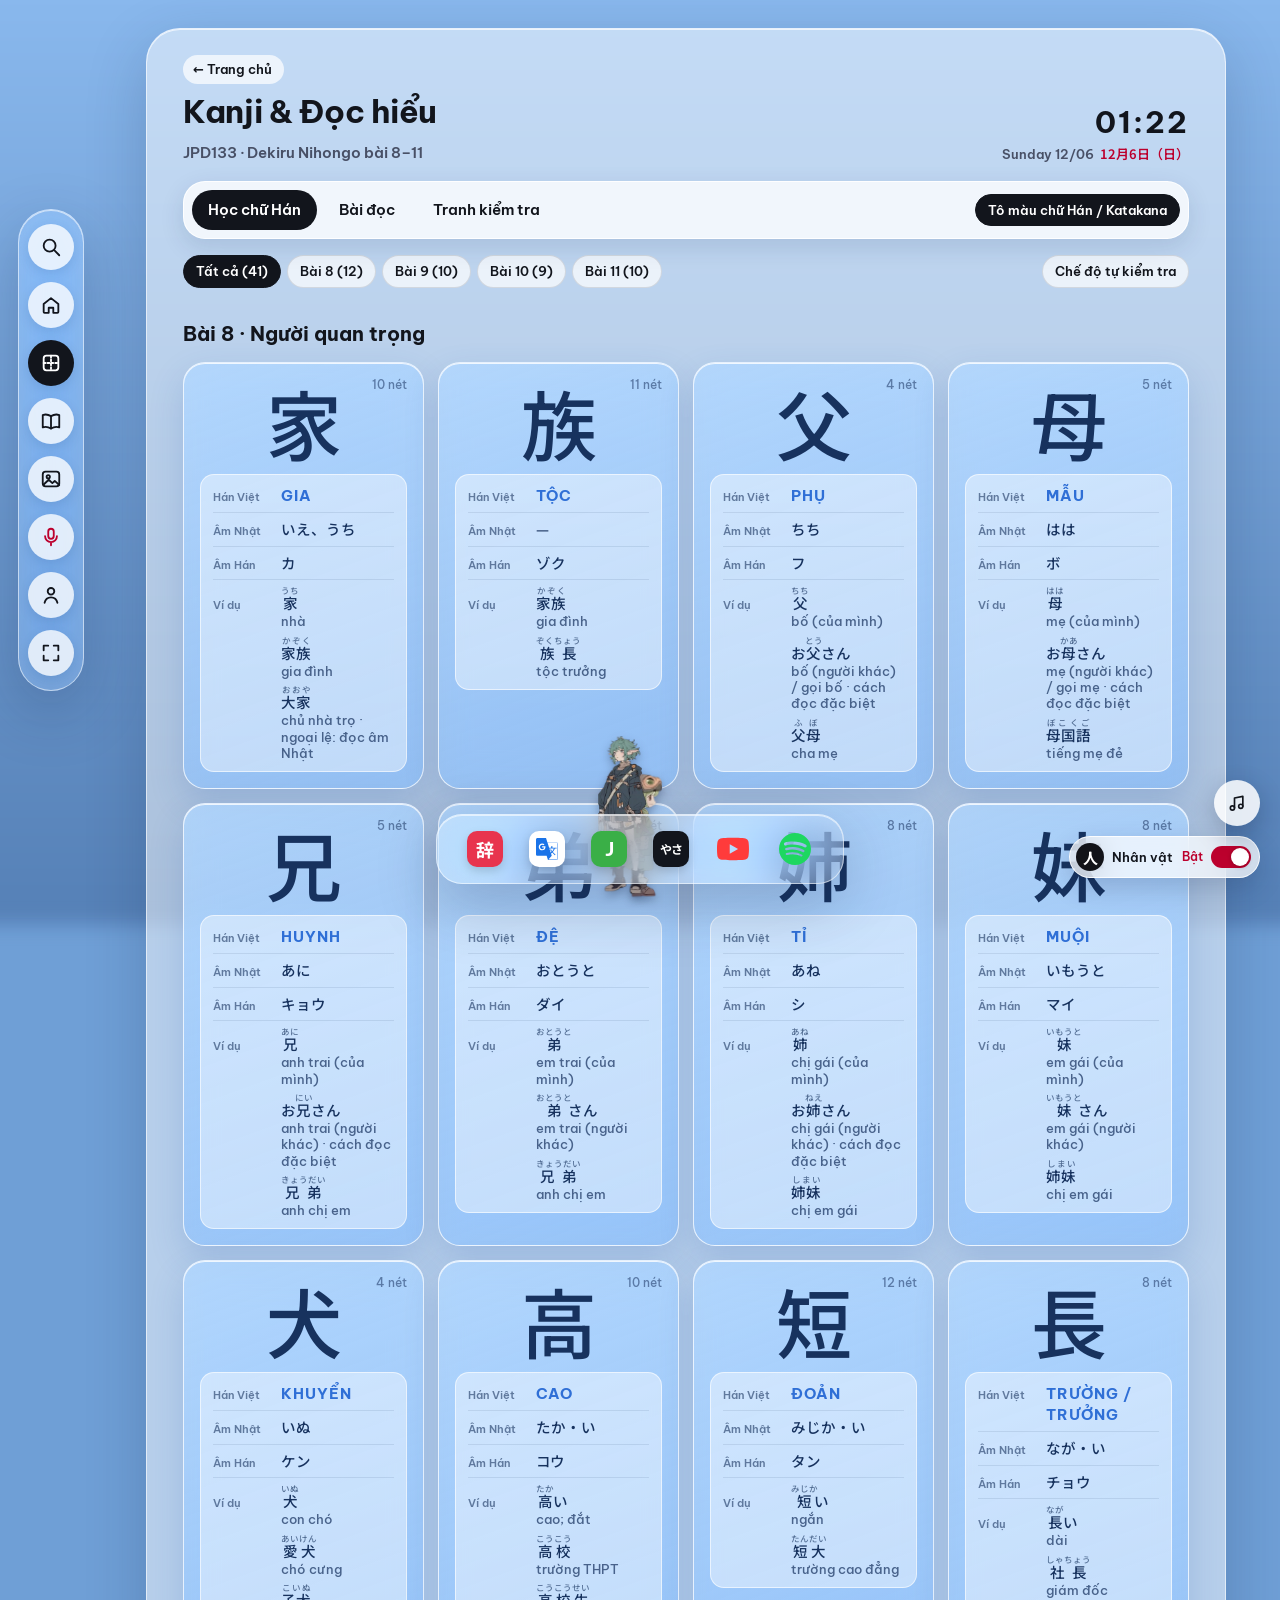
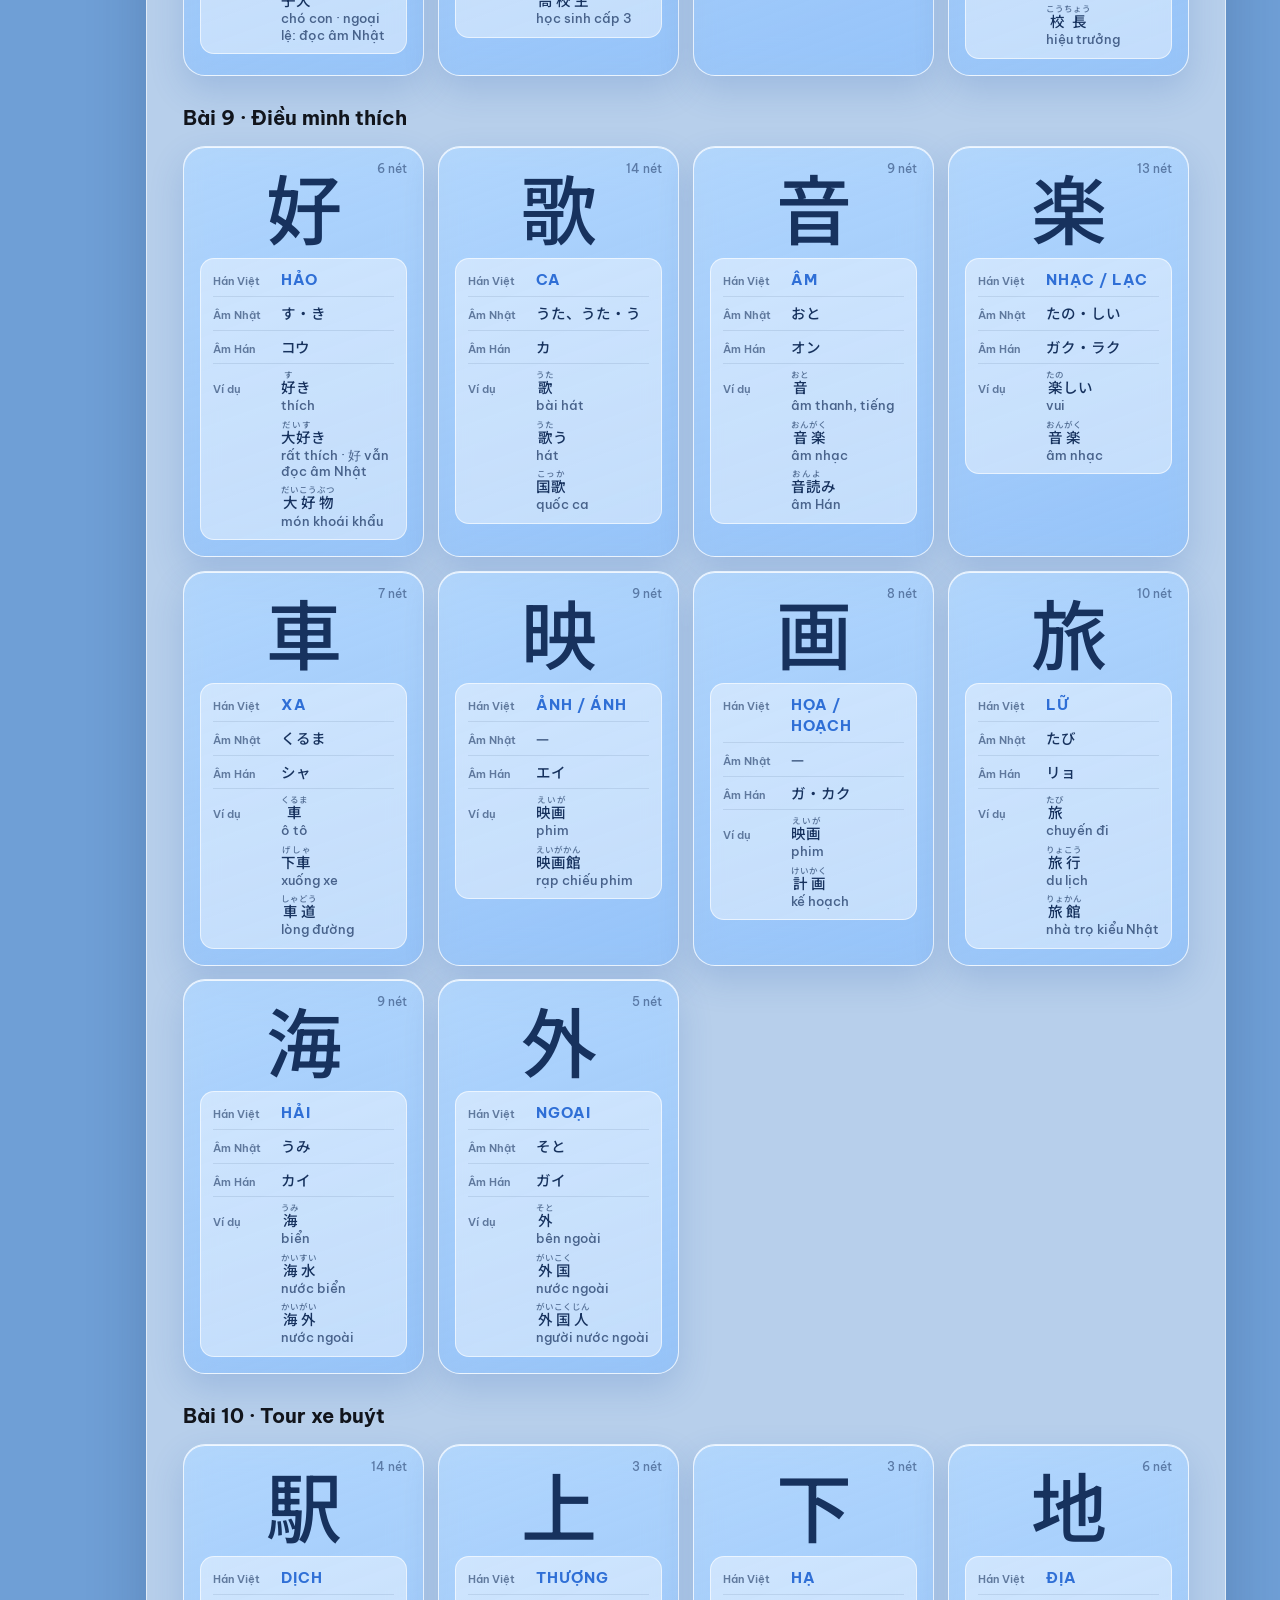
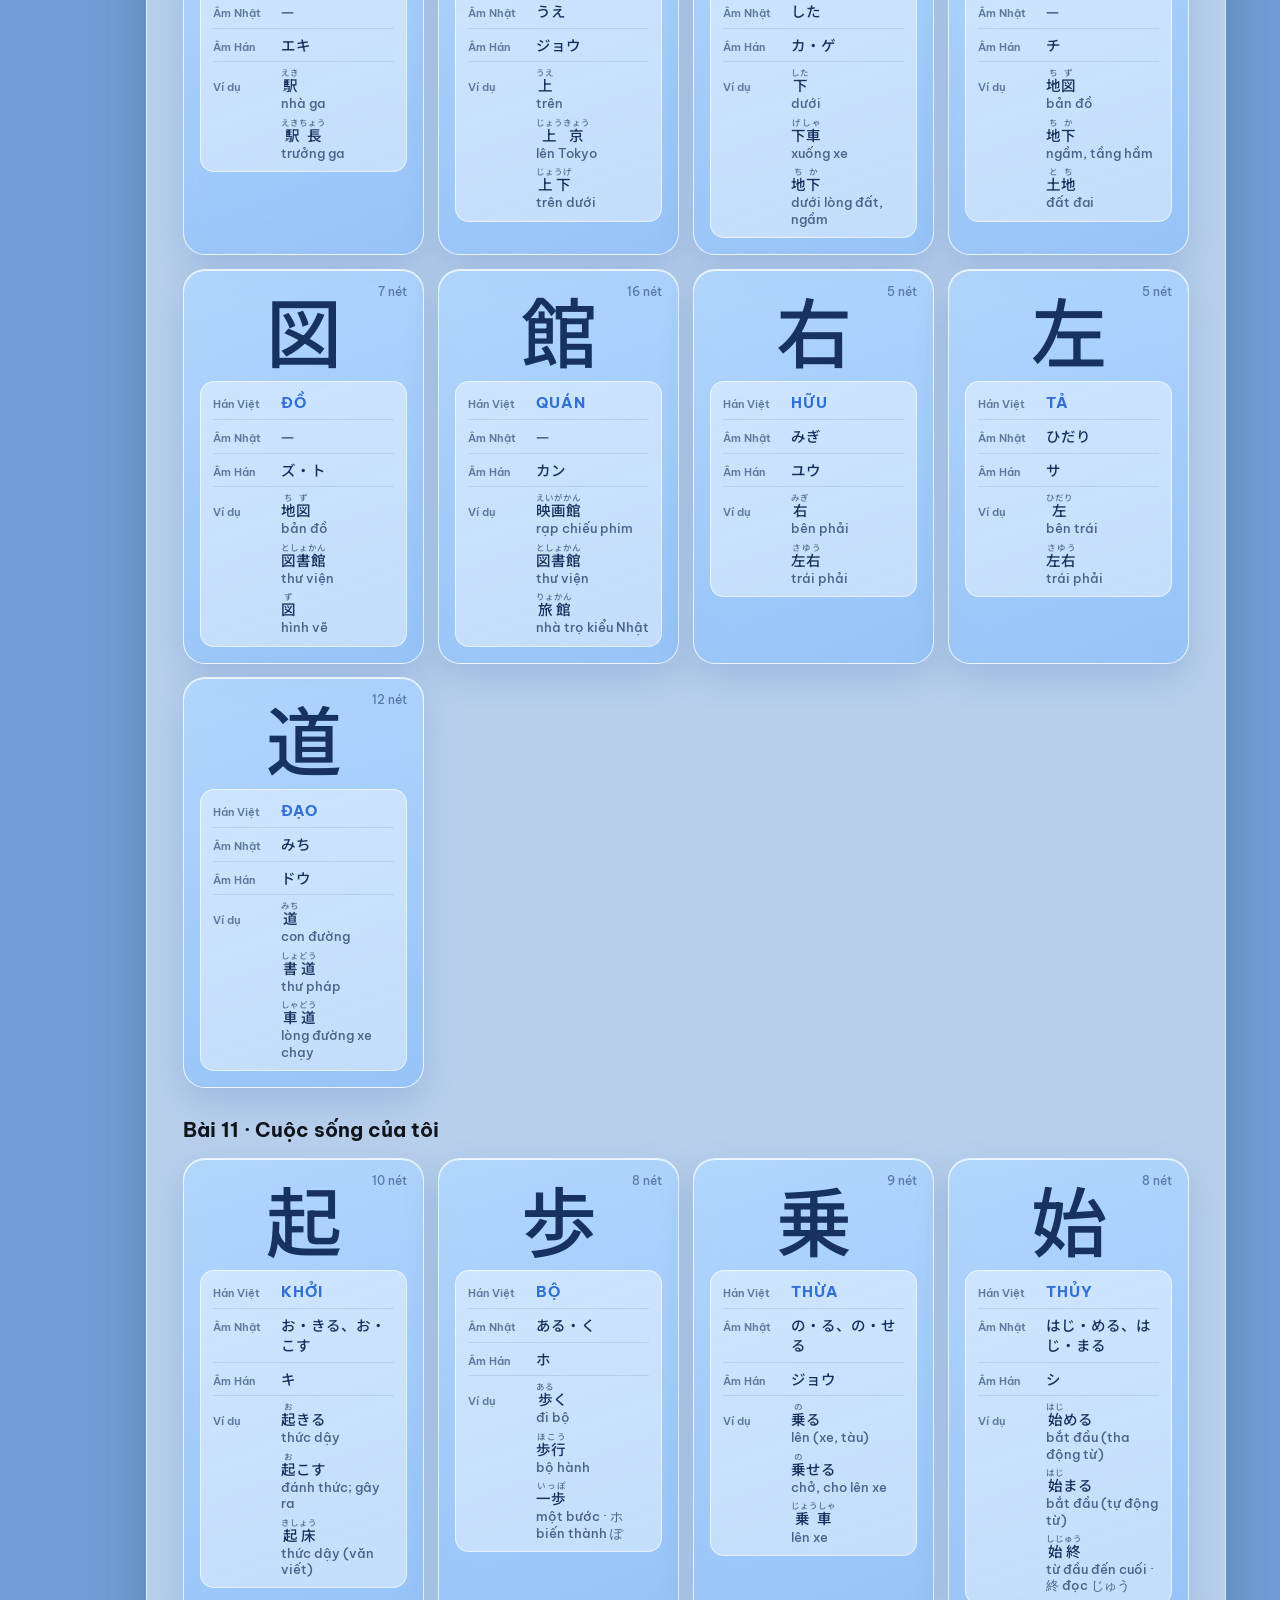
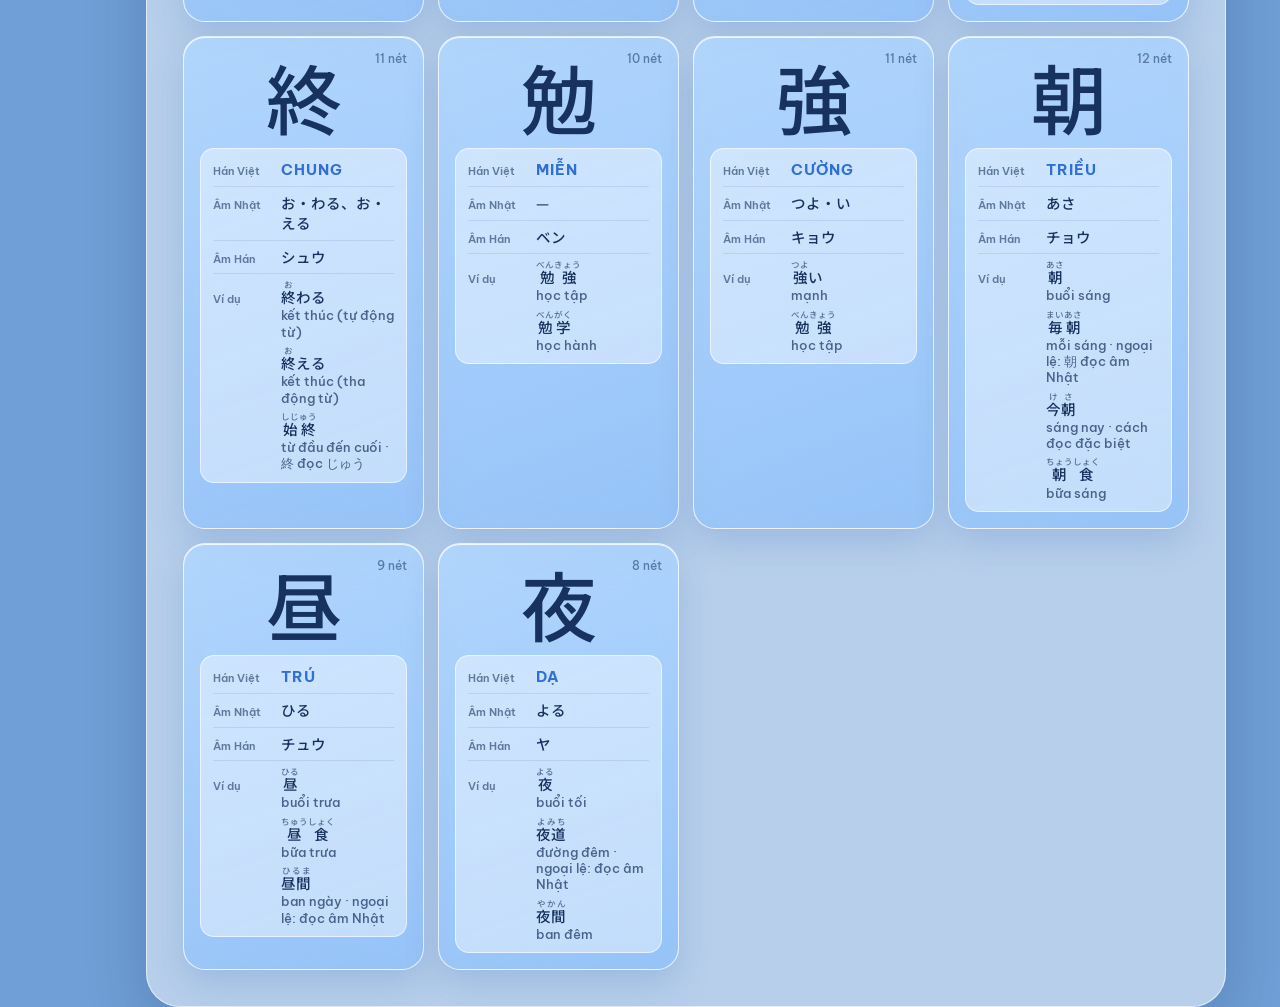
==== commit 588c3eae: "Study-page kanji cards look like the home kanji card Blue glass card, big glyph in the middle, and t" ====
--- a/hoc/index.html
+++ b/hoc/index.html
@@ -10,7 +10,7 @@
 <link rel="preconnect" href="https://fonts.gstatic.com" crossorigin>
 <link rel="stylesheet" href="https://fonts.googleapis.com/css2?family=Be+Vietnam+Pro:wght@400;500;600;700&family=Noto+Sans+JP:wght@400;500;700&display=swap">
 <link rel="stylesheet" href="../style.css?v=21">
-<link rel="stylesheet" href="study.css?v=11">
+<link rel="stylesheet" href="study.css?v=12">
 <script>
 document.documentElement.classList.add("js");
 /* ?bai=8 from the home lesson cards: preselect that lesson in every filter, then tidy the URL. */
@@ -126,7 +126,6 @@
   function splitEx(it){var a=[],b=[];it.ex.forEach(function(x){(nK(wPlain(x))>1?b:a).push(x)});return [a,b]}
   function soloLabel(it){return it.solo||(it.kun==='—'?'không dùng một mình':'âm Nhật '+it.kun)}
   function onLabel(it){return 'âm Hán '+it.on}
-  function exLi(x){return '<li><span class="w">'+plainRuby(x[0])+'</span><span class="m">'+esc(x[1])+'</span>'+(x[2]?'<span class="note">'+esc(x[2])+'</span>':'')+'</li>'}
   function txtEx(x){return '<span class="tw2">'+wPlain(x)+'</span>（'+wRead(x)+'）'+(x[2]?' <span class="note">'+esc(x[2])+'</span>':'')}
   function kanjiGloss(it){
     var s=splitEx(it);
@@ -148,15 +147,17 @@
       if(lessonSel!=='all'&&lessonSel!==L.lesson)return;
       out+='<div class="lesson-h"><h2>Bài '+L.lesson+' · '+L.vi+'</h2></div><div class="grid">';
       L.items.forEach(function(it){
-        out+='<div class="card" tabindex="0" aria-label="Chữ '+it.k+'">'+
-          '<div class="box" title="'+esc(it.tip||'')+'"><b>'+it.k+'</b><small>'+it.s+' nét</small></div>'+
-          '<dl class="kv hide">'+
-            '<div><dt>Hán Việt</dt><dd class="hv">'+it.hv+'</dd></div>'+
-            '<div><dt>Âm Nhật</dt><dd lang="ja">'+it.kun+'</dd></div>'+
-            '<div><dt>Âm Hán</dt><dd lang="ja">'+it.on+'</dd></div>'+
-          '</dl>'+
-          '<div class="exbox hide"><span class="exh">Ví dụ</span><ul class="ex">'+it.ex.map(exLi).join('')+'</ul></div>'+
-          '</div>';
+        // Same look as the kanji card on the home page.
+        out+='<div class="card kcard kc-card" tabindex="0" aria-label="Chữ '+it.k+'">'+
+          '<div class="kc-body"><span class="kc-lesson">'+it.s+' nét</span>'+
+          '<div class="kc-char" lang="ja" title="'+esc(it.tip||'')+'">'+it.k+'</div>'+
+          '<dl class="kc-info">'+
+            '<div><dt>Hán Việt</dt><dd class="kc-hv hide">'+it.hv+'</dd></div>'+
+            '<div><dt>Âm Nhật</dt><dd class="hide" lang="ja">'+it.kun+'</dd></div>'+
+            '<div><dt>Âm Hán</dt><dd class="hide" lang="ja">'+it.on+'</dd></div>'+
+            '<div><dt>Ví dụ</dt><dd class="kc-ex hide">'+it.ex.map(function(x){
+              return '<span class="kc-exi"><span lang="ja">'+plainRuby(esc(x[0]))+'</span><small>'+esc(x[1])+(x[2]?' · '+esc(x[2]):'')+'</small></span>'}).join('')+'</dd></div>'+
+          '</dl></div></div>';
       });
       out+='</div>';
     });
--- a/hoc/study.css
+++ b/hoc/study.css
@@ -429,14 +429,17 @@
 .lookup .lk-chars { display: grid; gap: 2px; margin-top: 6px; padding-top: 6px; border-top: 1px solid rgba(255, 255, 255, 0.15); font-size: 12px; }
 .lookup .lk-chars b { font-family: var(--f-kanji); font-size: 15px; margin-right: 6px; }
 
-/* Kanji cards: Hán Việt / Âm Nhật / Âm Hán beside the glyph, examples in a frosted box below. */
-.kv{margin:0;min-width:0;display:grid;gap:4px;align-content:center}
-.kv>div{display:flex;align-items:baseline;gap:10px;min-width:0}
-.kv dt{flex:none;width:58px;font-family:var(--f-vi);font-size:11.5px;font-weight:600;color:var(--muted)}
-.kv dd{margin:0;min-width:0;font-family:var(--f-jp);font-size:14.5px;overflow-wrap:anywhere}
-.kv dd.hv{font-family:var(--f-vi);font-size:15px}
-.exbox{grid-column:1/-1;margin-top:10px;padding:8px 12px 10px;border-radius:12px;background:rgba(255,255,255,.45);border:1px solid rgba(255,255,255,.65)}
-.exh{display:block;font-size:11.5px;font-weight:600;color:var(--muted);margin-bottom:2px}
-.exbox .ex{margin:0}
-.exbox .ex .note{font-size:11.5px;color:var(--shu)}
-.exbox .ex .note::before{content:"· "}
+/* Kanji cards: same look as the home page's kanji card (.kcard / .kc-* in style.css). */
+.grid:has(.kc-card){grid-template-columns:repeat(auto-fill,minmax(230px,1fr));gap:14px}
+.card.kc-card{display:block;max-width:none;padding:14px 16px 16px;border-radius:22px;
+  background:linear-gradient(160deg,rgba(178,216,255,.72) 0%,rgba(128,184,250,.55) 100%);
+  border:1px solid rgba(255,255,255,.75);color:#17325e;
+  box-shadow:0 14px 34px rgba(40,90,170,.18),inset 0 1px 0 rgba(255,255,255,.8)}
+.kc-card .kc-lesson{color:rgba(23,50,94,.55);font-weight:500}
+.kc-card .kc-char{font-size:76px}
+.kc-card .kc-ex{display:grid;gap:6px}
+.kc-card .kc-exi small{display:block;font:500 12.5px/1.3 var(--f-vi);color:rgba(23,50,94,.72)}
+.kc-card .kc-ex rt{font-size:8.5px;color:rgba(23,50,94,.65)}
+.quiz .kc-card .hide{visibility:visible;filter:blur(6px)}
+.quiz .kc-card.open .hide{filter:none}
+.quiz .kc-card:not(.open) .kc-char{color:#2f6fd6}
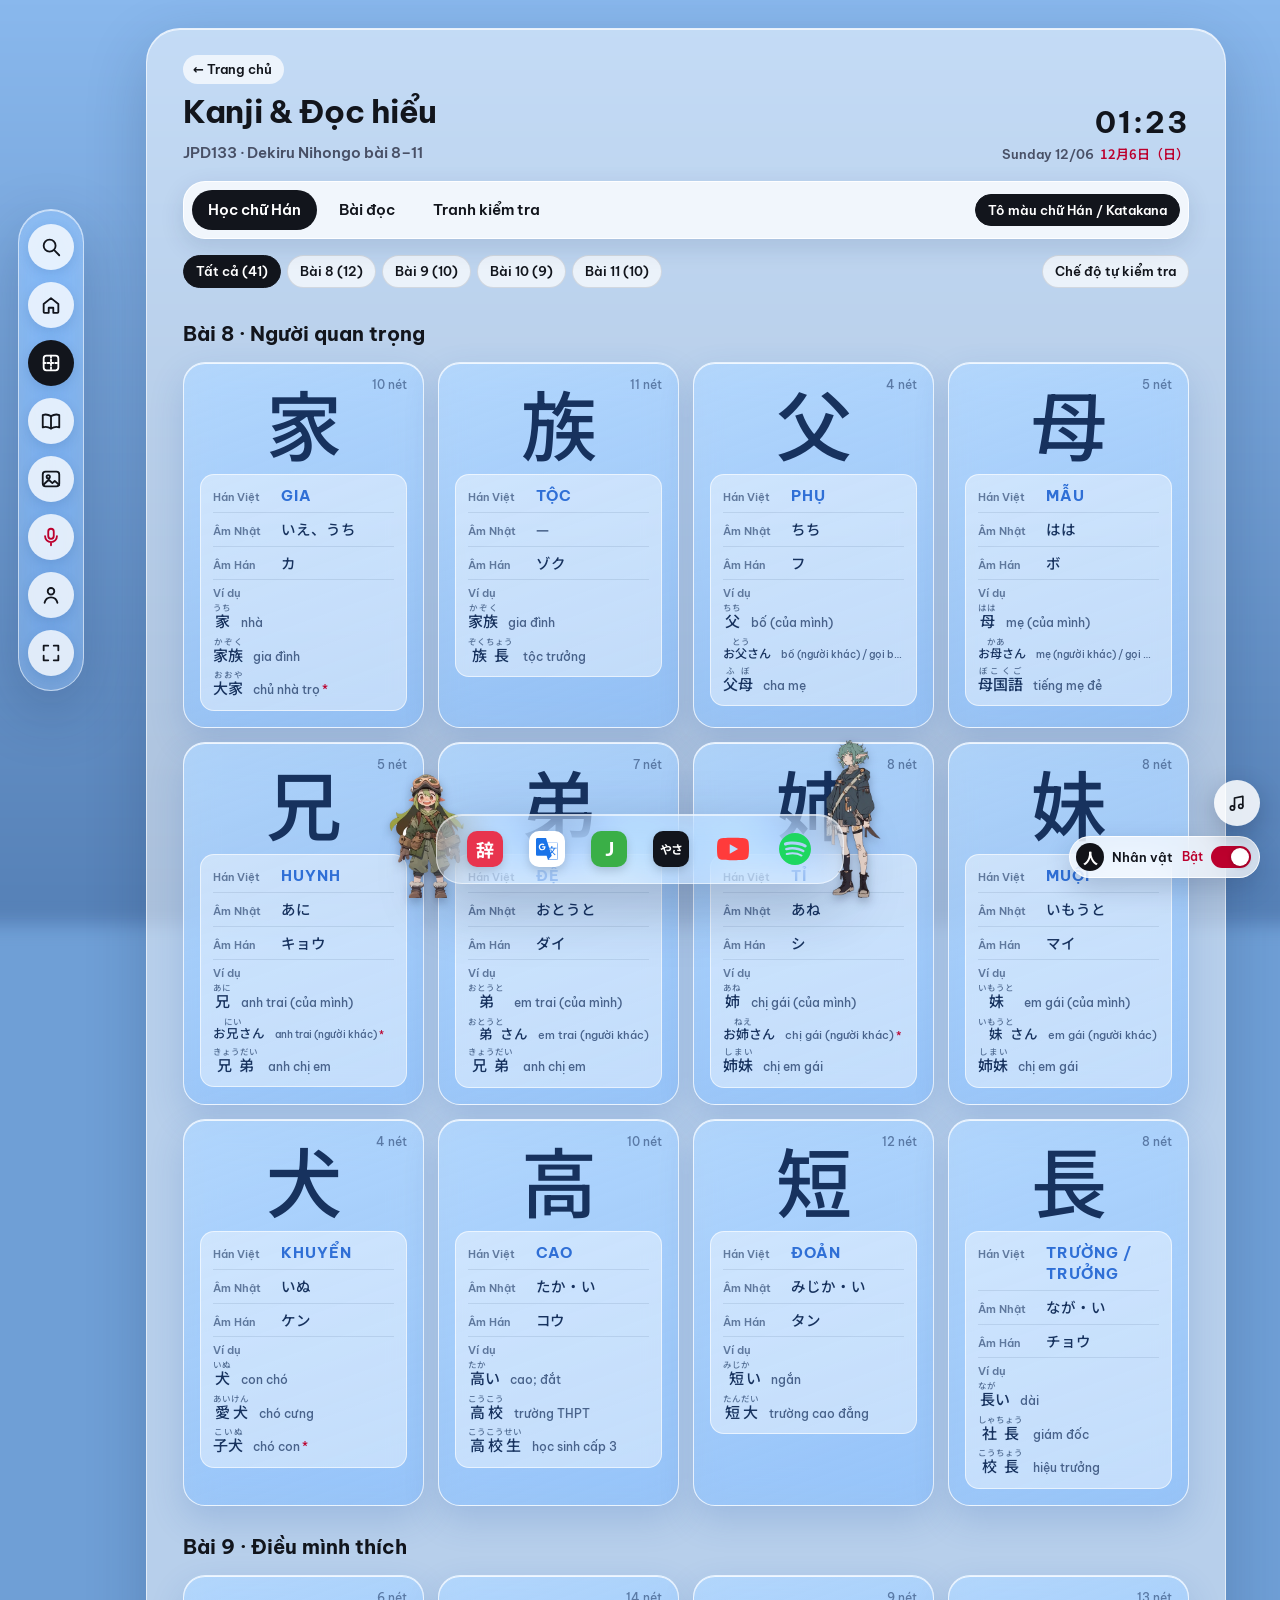
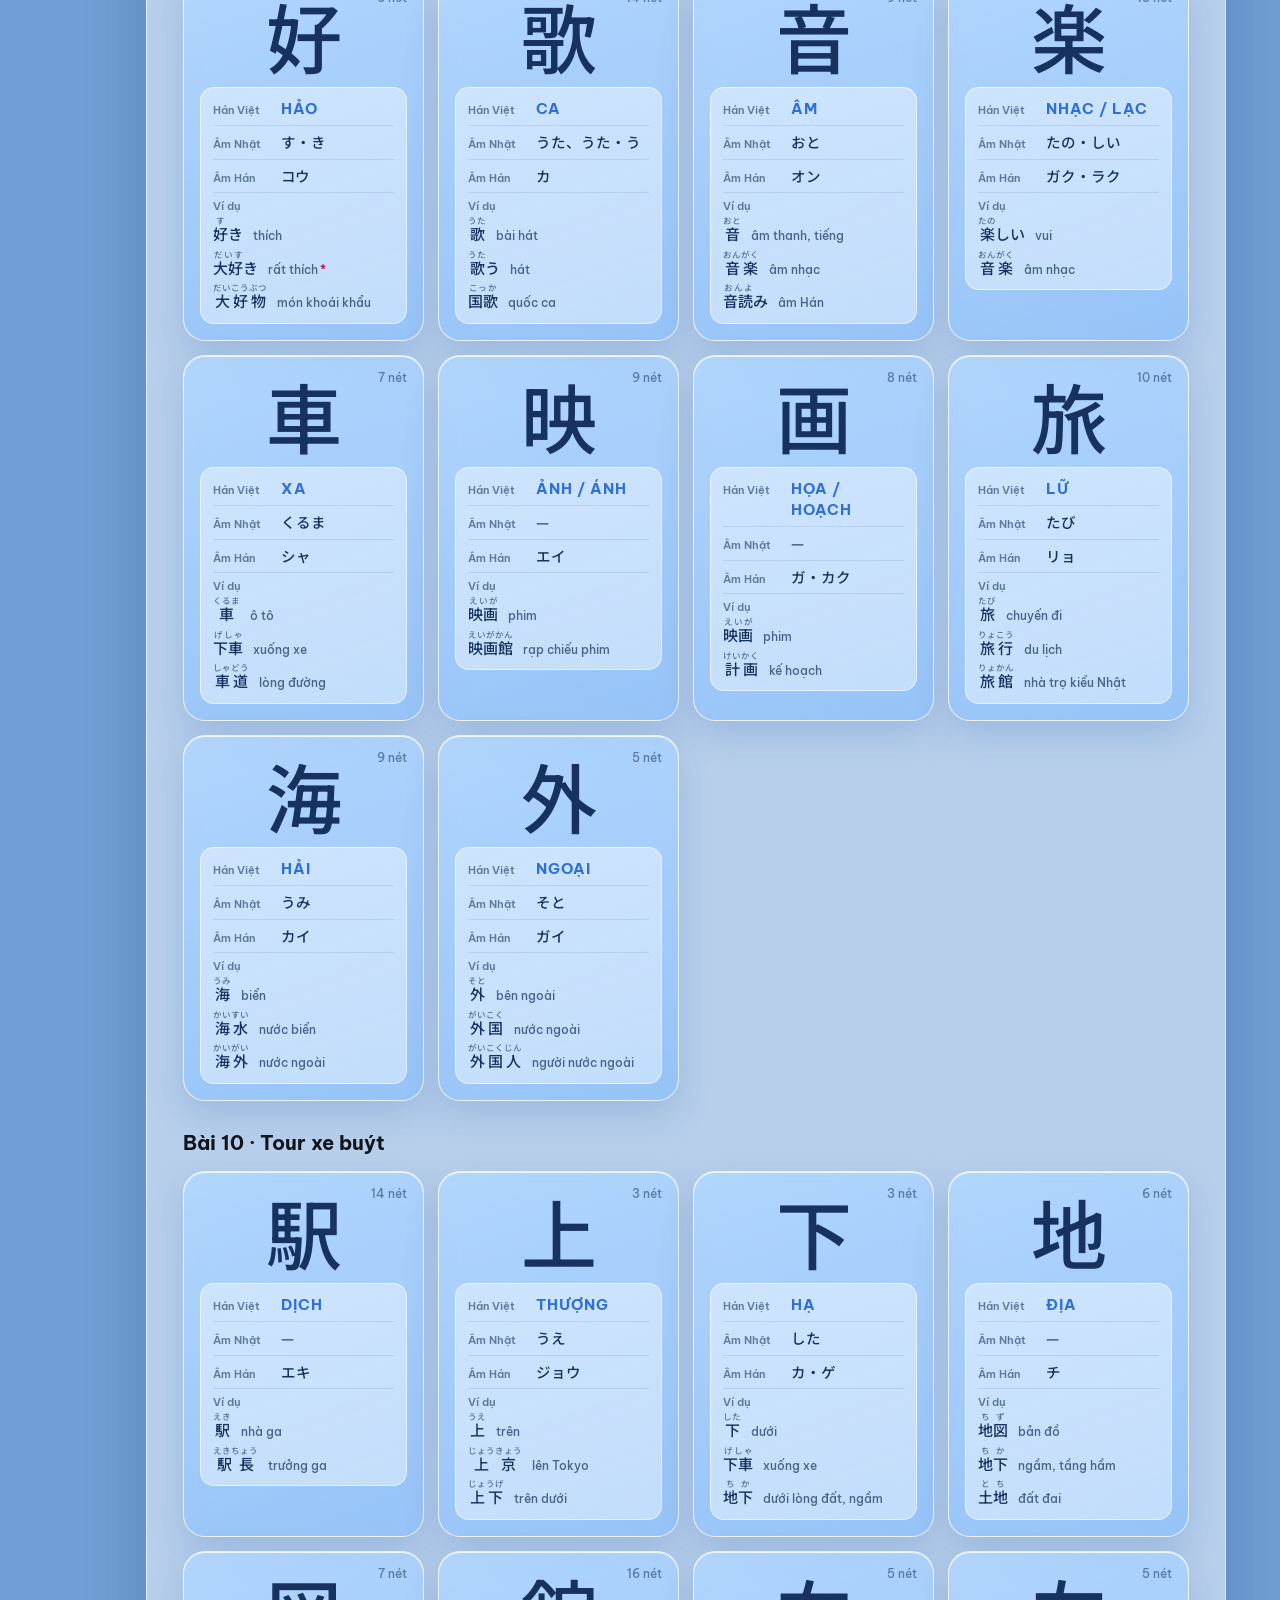
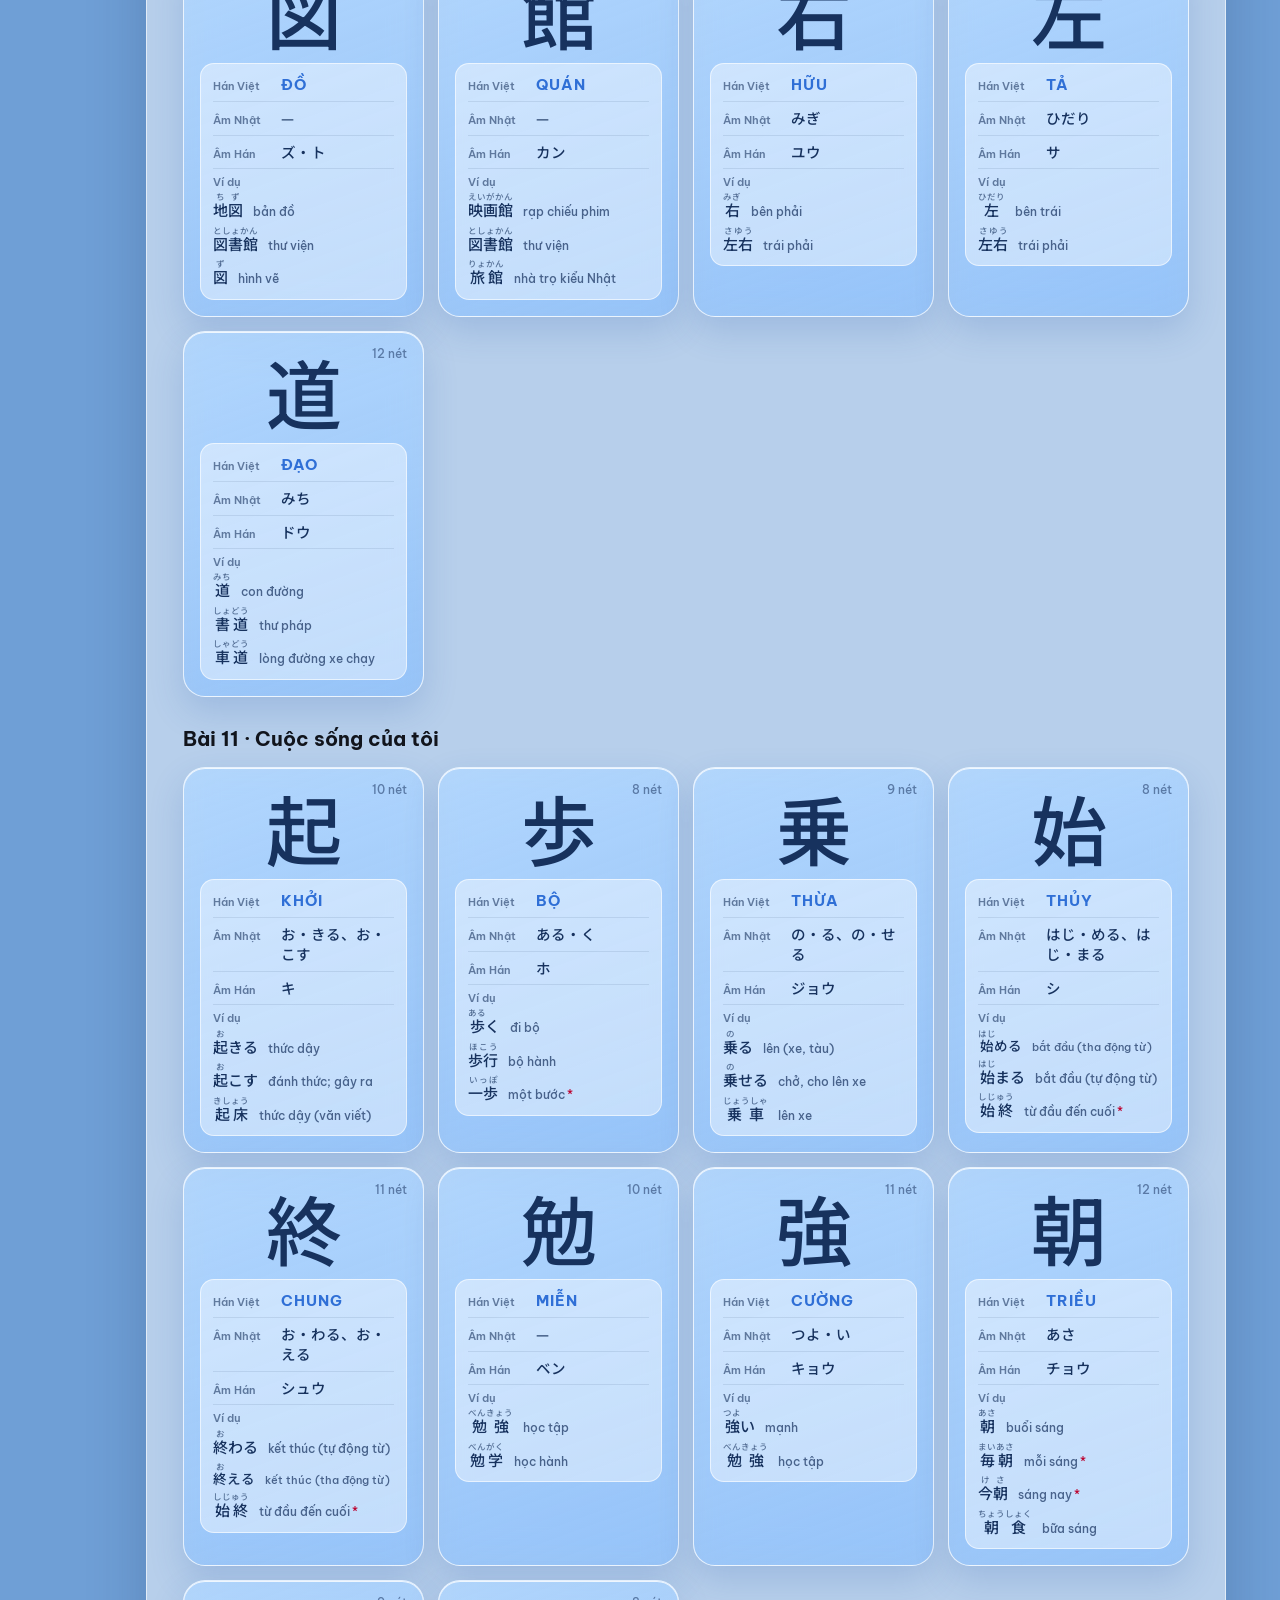
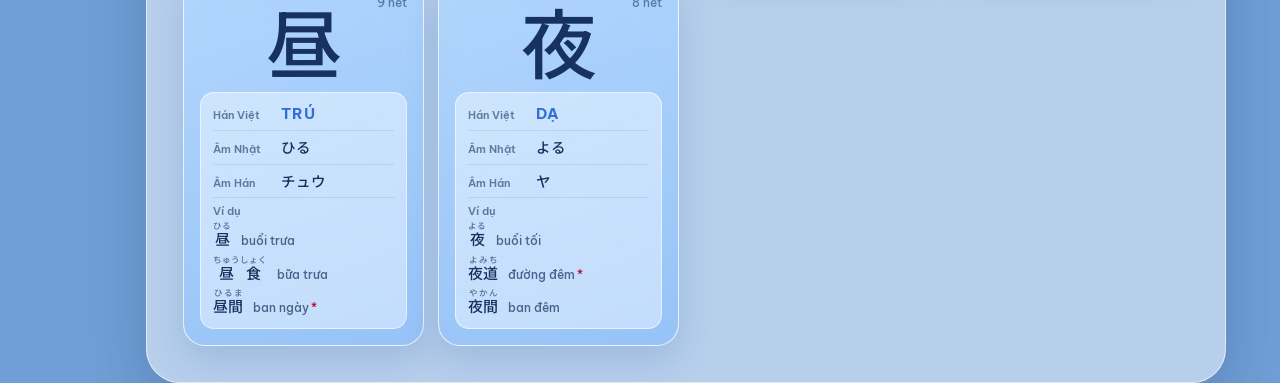
==== commit d780f41c: "Kanji examples: one per line, left-aligned, shrunk to fit The "Ví dụ" label sits on its own line wit" ====
--- a/hoc/index.html
+++ b/hoc/index.html
@@ -9,8 +9,8 @@
 <link rel="preconnect" href="https://fonts.googleapis.com">
 <link rel="preconnect" href="https://fonts.gstatic.com" crossorigin>
 <link rel="stylesheet" href="https://fonts.googleapis.com/css2?family=Be+Vietnam+Pro:wght@400;500;600;700&family=Noto+Sans+JP:wght@400;500;700&display=swap">
-<link rel="stylesheet" href="../style.css?v=21">
-<link rel="stylesheet" href="study.css?v=12">
+<link rel="stylesheet" href="../style.css?v=23">
+<link rel="stylesheet" href="study.css?v=13">
 <script>
 document.documentElement.classList.add("js");
 /* ?bai=8 from the home lesson cards: preselect that lesson in every filter, then tidy the URL. */
@@ -155,8 +155,9 @@
             '<div><dt>Hán Việt</dt><dd class="kc-hv hide">'+it.hv+'</dd></div>'+
             '<div><dt>Âm Nhật</dt><dd class="hide" lang="ja">'+it.kun+'</dd></div>'+
             '<div><dt>Âm Hán</dt><dd class="hide" lang="ja">'+it.on+'</dd></div>'+
-            '<div><dt>Ví dụ</dt><dd class="kc-ex hide">'+it.ex.map(function(x){
-              return '<span class="kc-exi"><span lang="ja">'+plainRuby(esc(x[0]))+'</span><small>'+esc(x[1])+(x[2]?' · '+esc(x[2]):'')+'</small></span>'}).join('')+'</dd></div>'+
+            '<div class="kc-exrow"><dt>Ví dụ</dt><dd class="kc-ex hide">'+it.ex.map(function(x){
+              var full=esc(x[1])+(x[2]?' · '+esc(x[2]):'');
+              return '<span class="kc-exi" title="'+full+'"><span lang="ja">'+plainRuby(esc(x[0]))+'</span><small>'+esc(x[1])+(x[2]?'<i class="kc-note" aria-hidden="true">*</i>':'')+'</small></span>'}).join('')+'</dd></div>'+
           '</dl></div></div>';
       });
       out+='</div>';
@@ -447,7 +448,7 @@
 })();
 </script>
 <script src="https://cdnjs.cloudflare.com/ajax/libs/gsap/3.12.5/gsap.min.js"></script>
-<script src="../assets/glass-ui.js?v=13"></script>
+<script src="../assets/glass-ui.js?v=16"></script>
 <script src="../assets/speak.js?v=11"></script>
 <script src="../assets/characters.js?v=14"></script>
 <script src="../assets/music.js?v=21"></script>
--- a/style.css
+++ b/style.css
@@ -254,8 +254,16 @@
 .kc-info dt { flex: none; width: 58px; font: 600 11px/1.4 var(--font-ui); color: rgba(23, 50, 94, 0.6); }
 .kc-info dd { margin: 0; min-width: 0; font: 500 14.5px/1.4 var(--font-jp); overflow-wrap: anywhere; }
 .kc-info .kc-hv { font: 700 15px/1.4 var(--font-ui); letter-spacing: 1px; color: #2f6fd6; }
-.kc-ex rt { font-size: 8.5px; color: rgba(23, 50, 94, 0.65); }
-.kc-ex small { display: block; font: 500 12.5px/1.3 var(--font-ui); color: rgba(23, 50, 94, 0.72); }
+/* Examples: label on its own line, then one example per line (word, then meaning), left-aligned.
+   A line that does not fit is shrunk to fit (GlassUI.fitLines). */
+.kc-info > .kc-exrow { flex-direction: column; align-items: stretch; gap: 2px; }
+.kc-exrow dd { width: 100%; display: grid; gap: 4px; }
+.kc-exi { display: flex; align-items: baseline; gap: 10px; white-space: nowrap; overflow: hidden; font-size: 15px; line-height: 1.5; }
+.kc-exi > span { flex: none; }
+.kc-exi small { font: 500 0.83em/1.3 var(--font-ui); color: rgba(23, 50, 94, 0.72); }
+.kc-ex rt { font-size: 0.55em; color: rgba(23, 50, 94, 0.65); }
+.kc-exi small { overflow: hidden; text-overflow: ellipsis; flex: 0 1 auto; min-width: 0; }
+.kc-note { font-style: normal; color: var(--red, #c8102e); margin-left: 2px; }
 .kc-ctl { display: flex; align-items: center; justify-content: center; gap: 8px; margin-top: 12px; }
 .kc-btn {
   width: 30px; height: 30px;
--- a/hoc/study.css
+++ b/hoc/study.css
@@ -437,8 +437,6 @@
   box-shadow:0 14px 34px rgba(40,90,170,.18),inset 0 1px 0 rgba(255,255,255,.8)}
 .kc-card .kc-lesson{color:rgba(23,50,94,.55);font-weight:500}
 .kc-card .kc-char{font-size:76px}
-.kc-card .kc-ex{display:grid;gap:6px}
-.kc-card .kc-exi small{display:block;font:500 12.5px/1.3 var(--f-vi);color:rgba(23,50,94,.72)}
 .kc-card .kc-ex rt{font-size:8.5px;color:rgba(23,50,94,.65)}
 .quiz .kc-card .hide{visibility:visible;filter:blur(6px)}
 .quiz .kc-card.open .hide{filter:none}
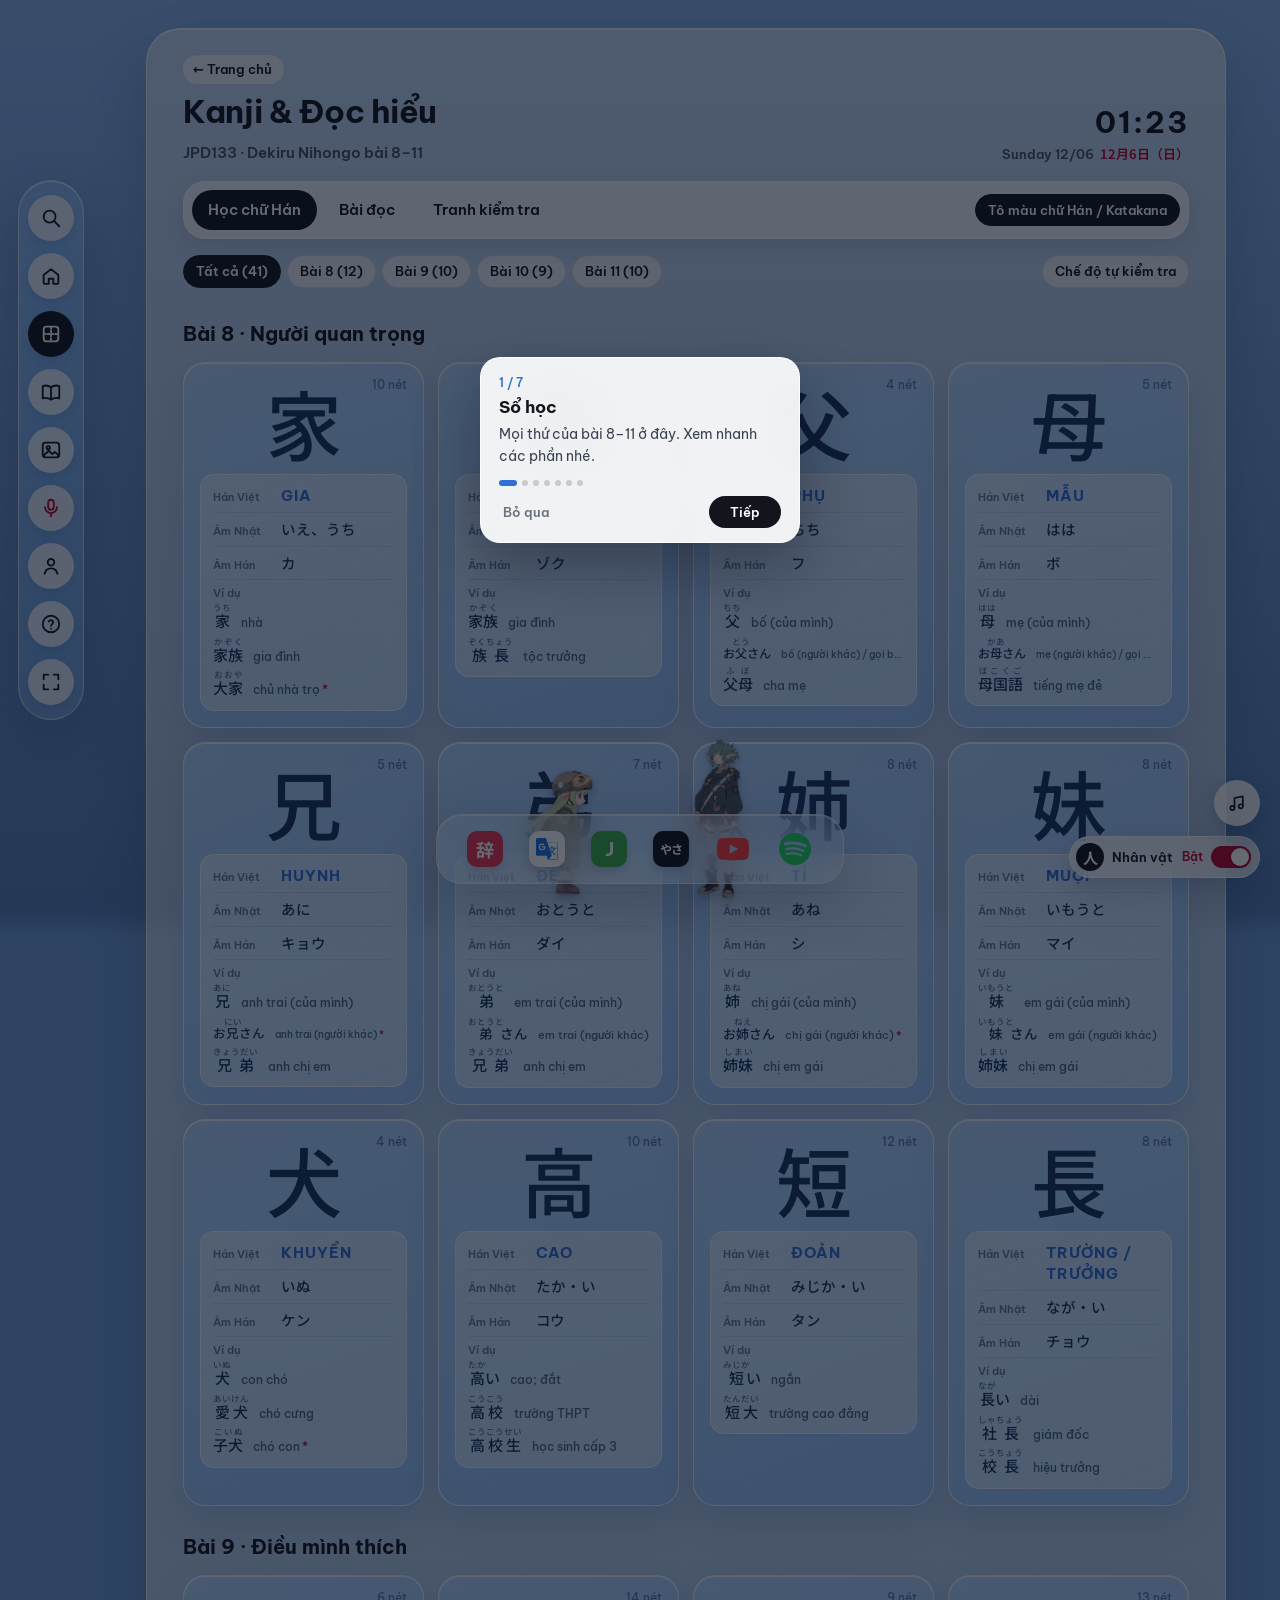
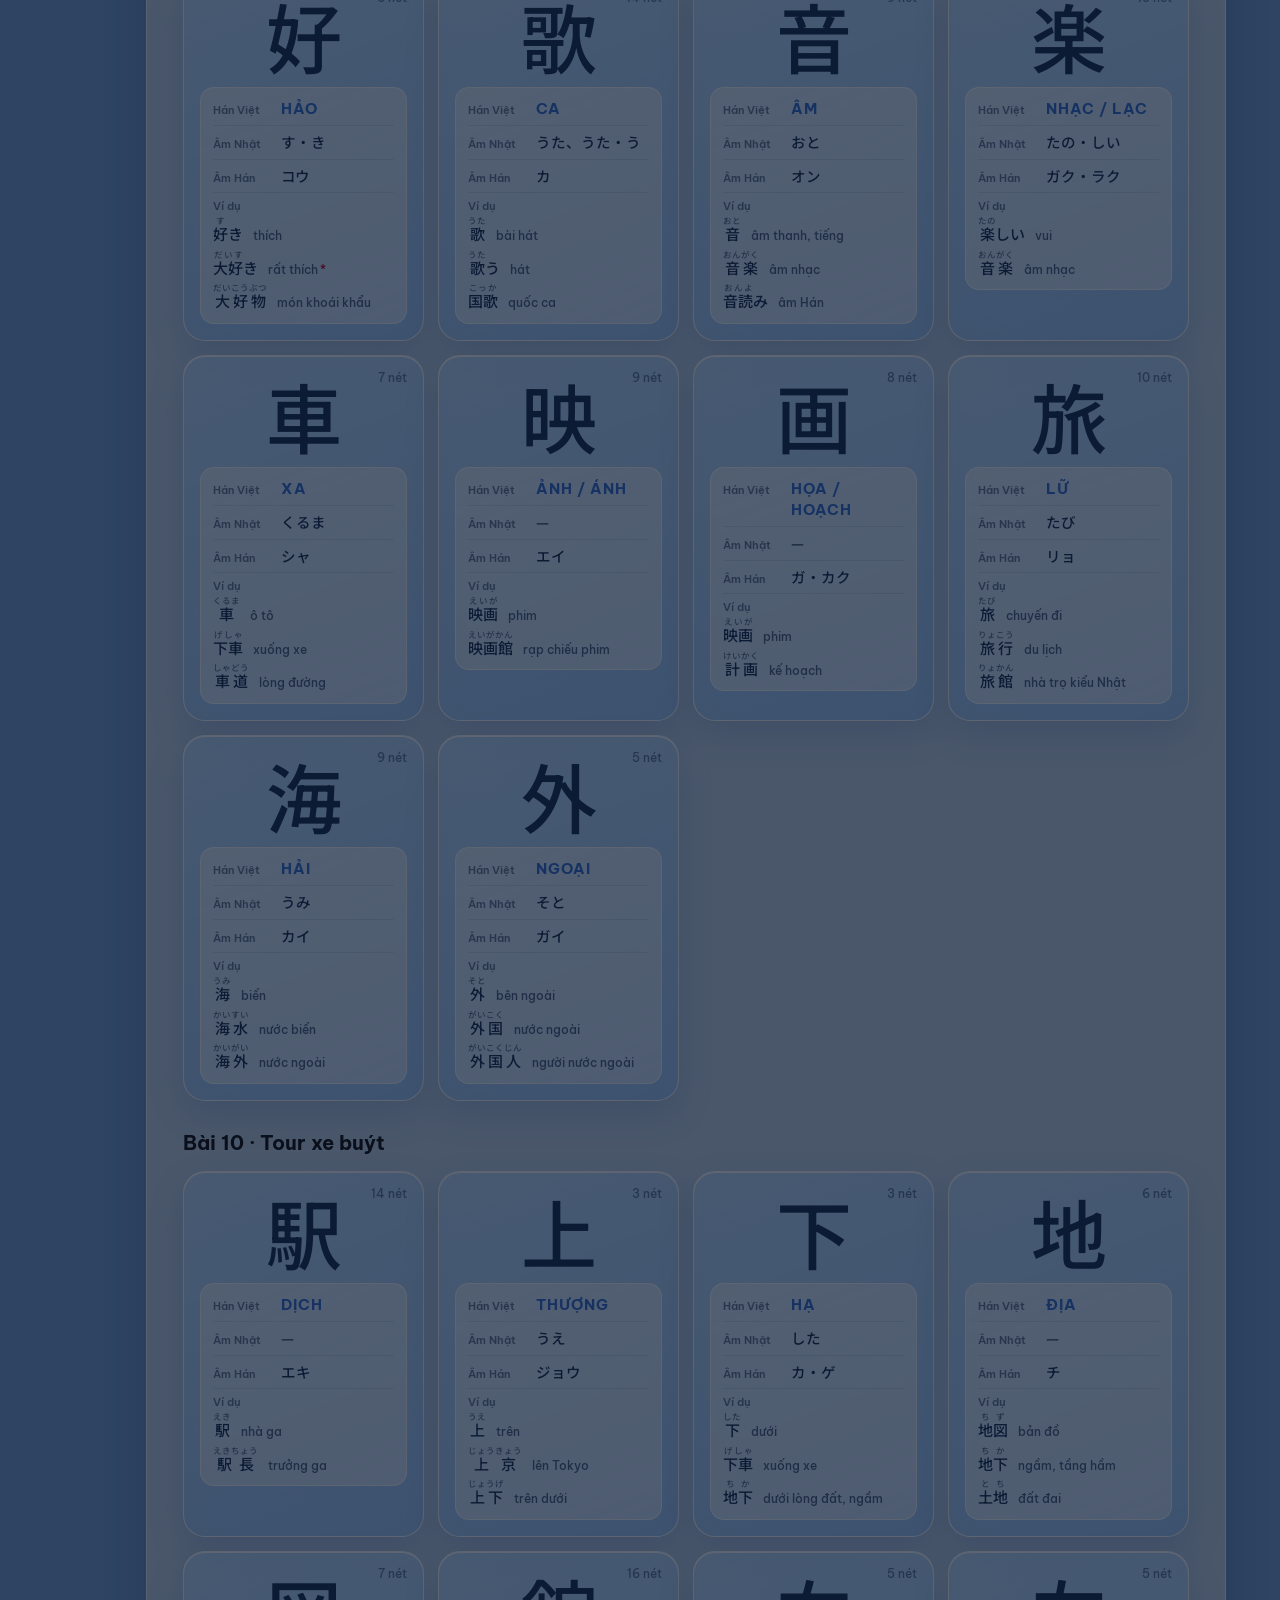
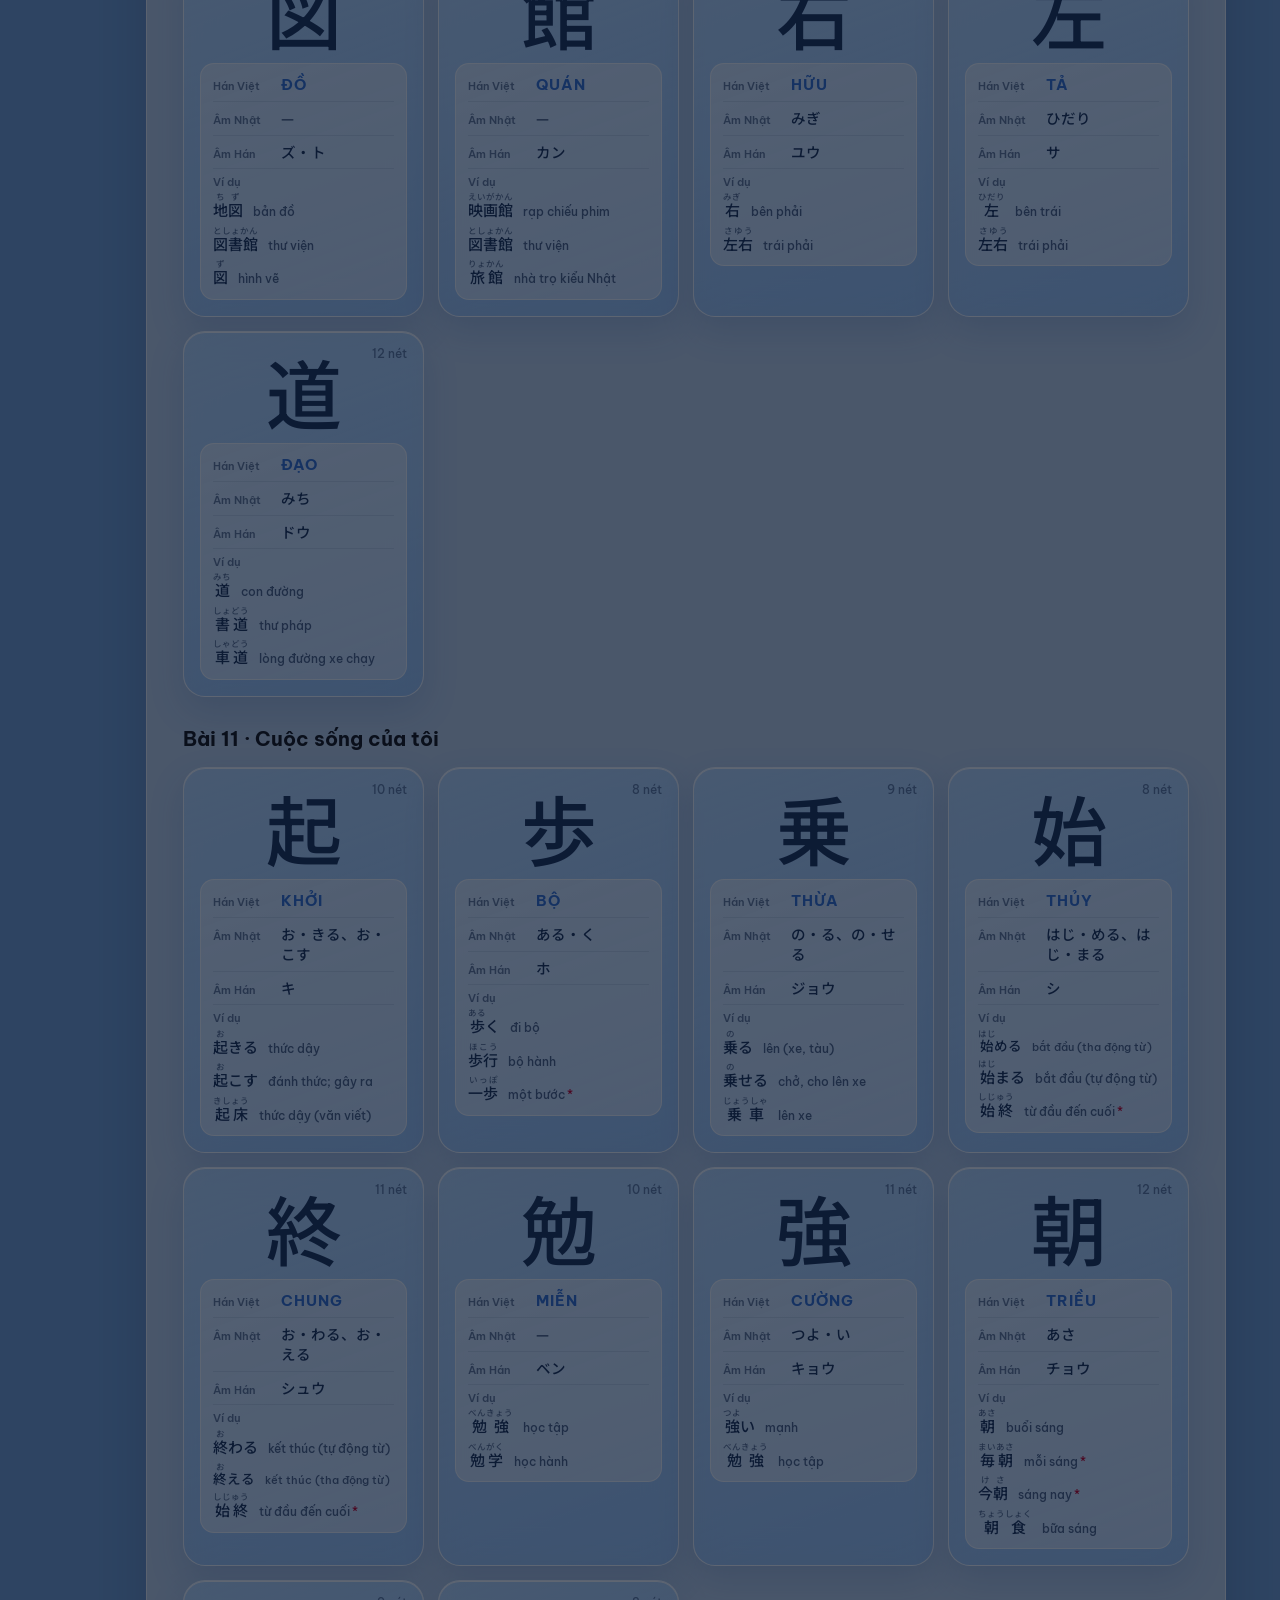
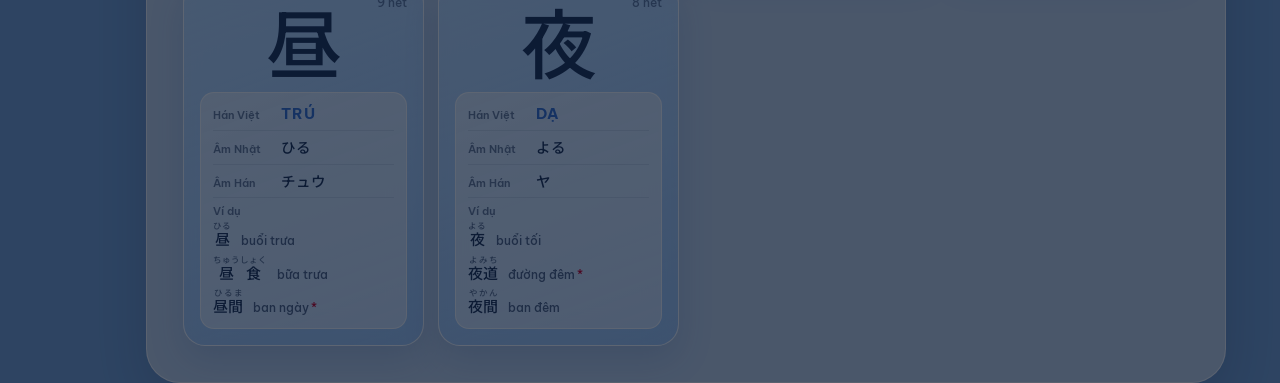
==== commit a0f84ed6: "Add first-visit guided tour and Hướng dẫn button; kanji cards in reading view Co-Authored-By: Claude" ====
--- a/hoc/index.html
+++ b/hoc/index.html
@@ -9,8 +9,8 @@
 <link rel="preconnect" href="https://fonts.googleapis.com">
 <link rel="preconnect" href="https://fonts.gstatic.com" crossorigin>
 <link rel="stylesheet" href="https://fonts.googleapis.com/css2?family=Be+Vietnam+Pro:wght@400;500;600;700&family=Noto+Sans+JP:wght@400;500;700&display=swap">
-<link rel="stylesheet" href="../style.css?v=23">
-<link rel="stylesheet" href="study.css?v=13">
+<link rel="stylesheet" href="../style.css?v=24">
+<link rel="stylesheet" href="study.css?v=14">
 <script>
 document.documentElement.classList.add("js");
 /* ?bai=8 from the home lesson cards: preselect that lesson in every filter, then tidy the URL. */
@@ -33,6 +33,7 @@
   <a class="side-btn" href="#tranh" data-view="tranh" data-label="Tranh" aria-label="Tranh kiểm tra"><svg viewBox="0 0 24 24" aria-hidden="true"><rect x="3" y="4" width="18" height="16" rx="3"/><circle cx="9" cy="9.5" r="1.8"/><path d="m4 18 5.5-5.2 4 3.7 2.6-2.4L21 18.5"/></svg></a>
   <button class="side-btn" type="button" data-speak data-label="Luyện nói" aria-label="Luyện nói"><svg viewBox="0 0 24 24" aria-hidden="true"><rect x="9" y="3" width="6" height="11" rx="3"/><path d="M5.5 11a6.5 6.5 0 0 0 13 0M12 17.5V21"/></svg></button>
   <button class="side-btn" type="button" id="castToggle" aria-pressed="true" data-label="Nhân vật" aria-label="Bật/tắt nhân vật"><svg viewBox="0 0 24 24" aria-hidden="true"><circle cx="12" cy="8" r="3.6"/><path d="M5 20.5c.8-3.8 3.6-6 7-6s6.2 2.2 7 6"/></svg></button>
+  <button class="side-btn" type="button" id="helpBtn" data-label="Hướng dẫn" aria-label="Xem hướng dẫn"><svg viewBox="0 0 24 24" aria-hidden="true"><circle cx="12" cy="12" r="9"/><path d="M9.6 9.3a2.5 2.5 0 0 1 4.8.9c0 1.7-2.4 2.2-2.4 3.8"/><path d="M12 17.2v.1"/></svg></button>
   <button class="side-btn" type="button" id="fsBtn" data-label="Toàn màn hình" aria-label="Toàn màn hình" hidden><svg viewBox="0 0 24 24" aria-hidden="true"><path d="M4 9V4h5M20 9V4h-5M4 15v5h5M20 15v5h-5"/></svg></button>
 </nav>
 
@@ -118,20 +119,19 @@
   function plainRuby(s){return s.replace(/\{([^|}]+)\|([^}]+)\}/g,'<ruby>$1<rt>$2</rt></ruby>')}
   function esc(s){return s.replace(/[&<>"]/g,function(c){return {'&':'&amp;','<':'&lt;','>':'&gt;','"':'&quot;'}[c]})}
 
-  /* Đứng một mình = từ chỉ có 1 chữ Hán; ghép từ = từ có từ 2 chữ Hán trở lên */
-  var RB0=/\{([^|}]+)\|([^}]+)\}/g;
-  function wPlain(x){return x[0].replace(RB0,'$1')}
-  function wRead(x){return x[0].replace(RB0,'$2')}
-  function nK(s){return (s.match(/[一-鿿]/g)||[]).length}
-  function splitEx(it){var a=[],b=[];it.ex.forEach(function(x){(nK(wPlain(x))>1?b:a).push(x)});return [a,b]}
-  function soloLabel(it){return it.solo||(it.kun==='—'?'không dùng một mình':'âm Nhật '+it.kun)}
-  function onLabel(it){return 'âm Hán '+it.on}
-  function txtEx(x){return '<span class="tw2">'+wPlain(x)+'</span>（'+wRead(x)+'）'+(x[2]?' <span class="note">'+esc(x[2])+'</span>':'')}
-  function kanjiGloss(it){
-    var s=splitEx(it);
-    return '<div class="gk"><div class="gkh"><span class="gkc">'+it.k+'</span><span class="hv">'+it.hv+'</span></div>'+
-      '<div class="gl"><b>Đứng một mình</b> · '+soloLabel(it)+(s[0].length?'<br>'+s[0].map(txtEx).join('、'):'')+'</div>'+
-      '<div class="gl"><b>Ghép từ</b> · '+onLabel(it)+(s[1].length?'<br>'+s[1].map(txtEx).join('、'):'')+'</div></div>';
+  /* One kanji card, same look as the kanji card on the home page (Học chữ Hán + Bài đọc). */
+  function kanjiCard(it){
+    return '<div class="card kcard kc-card" tabindex="0" aria-label="Chữ '+it.k+'">'+
+          '<div class="kc-body"><span class="kc-lesson">'+it.s+' nét</span>'+
+          '<div class="kc-char" lang="ja" title="'+esc(it.tip||'')+'">'+it.k+'</div>'+
+          '<dl class="kc-info">'+
+            '<div><dt>Hán Việt</dt><dd class="kc-hv hide">'+it.hv+'</dd></div>'+
+            '<div><dt>Âm Nhật</dt><dd class="hide" lang="ja">'+it.kun+'</dd></div>'+
+            '<div><dt>Âm Hán</dt><dd class="hide" lang="ja">'+it.on+'</dd></div>'+
+            '<div class="kc-exrow"><dt>Ví dụ</dt><dd class="kc-ex hide">'+it.ex.map(function(x){
+              var full=esc(x[1])+(x[2]?' · '+esc(x[2]):'');
+              return '<span class="kc-exi" title="'+full+'"><span lang="ja">'+plainRuby(esc(x[0]))+'</span><small>'+esc(x[1])+(x[2]?'<i class="kc-note" aria-hidden="true">*</i>':'')+'</small></span>'}).join('')+'</dd></div>'+
+          '</dl></div></div>';
   }
 
   /* ---------- Kanji view ---------- */
@@ -147,18 +147,7 @@
       if(lessonSel!=='all'&&lessonSel!==L.lesson)return;
       out+='<div class="lesson-h"><h2>Bài '+L.lesson+' · '+L.vi+'</h2></div><div class="grid">';
       L.items.forEach(function(it){
-        // Same look as the kanji card on the home page.
-        out+='<div class="card kcard kc-card" tabindex="0" aria-label="Chữ '+it.k+'">'+
-          '<div class="kc-body"><span class="kc-lesson">'+it.s+' nét</span>'+
-          '<div class="kc-char" lang="ja" title="'+esc(it.tip||'')+'">'+it.k+'</div>'+
-          '<dl class="kc-info">'+
-            '<div><dt>Hán Việt</dt><dd class="kc-hv hide">'+it.hv+'</dd></div>'+
-            '<div><dt>Âm Nhật</dt><dd class="hide" lang="ja">'+it.kun+'</dd></div>'+
-            '<div><dt>Âm Hán</dt><dd class="hide" lang="ja">'+it.on+'</dd></div>'+
-            '<div class="kc-exrow"><dt>Ví dụ</dt><dd class="kc-ex hide">'+it.ex.map(function(x){
-              var full=esc(x[1])+(x[2]?' · '+esc(x[2]):'');
-              return '<span class="kc-exi" title="'+full+'"><span lang="ja">'+plainRuby(esc(x[0]))+'</span><small>'+esc(x[1])+(x[2]?'<i class="kc-note" aria-hidden="true">*</i>':'')+'</small></span>'}).join('')+'</dd></div>'+
-          '</dl></div></div>';
+        out+=kanjiCard(it);
       });
       out+='</div>';
     });
@@ -195,8 +184,8 @@
     RB.lastIndex=0;
     while((m=RB.exec(src))){var key=m[1]+'|'+m[2];if(seen[key])continue;seen[key]=1;
       (exByPair[key]||[[m[1],m[2],'']]).forEach(function(e){rows.push(e)});}
-    return '<div class="gloss"><h4>5 chữ Hán của bài: cách đọc khi đứng một mình và khi ghép từ</h4><div class="gks">'+
-      p.kanji.map(function(k){return kanjiGloss(kinfo[k])}).join('')+'</div>'+
+    return '<div class="gloss"><h4>Chữ Hán trong bài</h4><div class="gks">'+
+      p.kanji.map(function(k){return kanjiCard(kinfo[k])}).join('')+'</div>'+
       '<h4>Từ có chữ Hán trong bài</h4><ul>'+rows.map(function(e){
       return '<li><span class="gw">'+e[0]+'</span><span class="gr">'+e[1]+'</span>'+(e[2]?'<span class="gm">'+esc(e[2])+'</span>':'')+'</li>'}).join('')+'</ul></div>';
   }
@@ -452,6 +441,7 @@
 <script src="../assets/speak.js?v=11"></script>
 <script src="../assets/characters.js?v=14"></script>
 <script src="../assets/music.js?v=21"></script>
+<script src="../assets/tour.js?v=2"></script>
 <script src="study.js?v=12"></script>
 </body>
 </html>
--- a/style.css
+++ b/style.css
@@ -996,3 +996,49 @@
 /* Full screen: other pages open in a frame over this one (assets/glass-ui.js). */
 .fs-frame { position: fixed; inset: 0; width: 100%; height: 100%; border: 0; z-index: 2147483647; background: #0d1420; }
 html.fs-shell body > :not(.fs-frame) { visibility: hidden; }
+
+/* ---------- Guided tour (assets/tour.js) ---------- */
+.tour { position: fixed; inset: 0; z-index: 2147483000; }
+.tour[hidden] { display: none; }
+.tour-shade { position: absolute; inset: 0; }
+/* The spotlight: a clear rounded window, everything around it dimmed by its huge shadow. */
+.tour-spot {
+  position: fixed;
+  border-radius: 22px;
+  box-shadow: 0 0 0 9999px rgba(8, 14, 28, 0.62), 0 0 0 2px rgba(255, 255, 255, 0.9), 0 0 28px 6px rgba(120, 180, 255, 0.45);
+  pointer-events: none;
+}
+.tour-card {
+  position: fixed;
+  width: min(320px, calc(100vw - 24px));
+  padding: 16px 18px 14px;
+  border-radius: 20px;
+  background: rgba(255, 255, 255, 0.92);
+  border: 1px solid rgba(255, 255, 255, 0.95);
+  -webkit-backdrop-filter: blur(18px);
+  backdrop-filter: blur(18px);
+  box-shadow: 0 24px 60px rgba(8, 14, 28, 0.35);
+  color: var(--ink);
+}
+.tour-step { font-size: 11.5px; font-weight: 600; color: #2f6fd6; }
+.tour-title { margin: 4px 0 6px; font-size: 17px; font-weight: 700; line-height: 1.3; }
+.tour-text { margin: 0; font-size: 14px; line-height: 1.55; color: #3a4252; }
+.tour-dots { display: flex; gap: 5px; margin: 12px 0 10px; }
+.tour-dots i { width: 6px; height: 6px; border-radius: 3px; background: rgba(18, 21, 28, 0.18); transition: width 0.25s, background-color 0.25s; }
+.tour-dots i.on { width: 18px; background: #2f6fd6; }
+.tour-ctl { display: flex; align-items: center; gap: 6px; }
+.tour-ctl span { flex: 1; }
+.tour-ctl button {
+  border: 0; border-radius: 999px;
+  padding: 8px 14px;
+  font: 600 13px var(--font-ui);
+  cursor: pointer;
+}
+.tour-skip { background: none; color: #6b7280; padding-left: 4px !important; }
+.tour-skip:hover { color: var(--ink); }
+.tour-prev { background: rgba(18, 21, 28, 0.07); color: var(--ink); }
+.tour-prev:hover { background: rgba(18, 21, 28, 0.13); }
+.tour-next { background: var(--ink); color: #fff; min-width: 72px; }
+.tour-next:hover { background: #2a2f3b; }
+.tour-ctl button:focus-visible { outline: 2px solid #2f6fd6; outline-offset: 2px; }
+.tour-prev[hidden] { display: none; }
--- a/hoc/study.css
+++ b/hoc/study.css
@@ -76,7 +76,7 @@
 .gloss .gw{font-family:var(--f-jp);font-size:17px;font-weight:700;color:var(--ai)}
 .gloss .gr{font-family:var(--f-jp);font-size:14px}
 .gloss .gm{color:var(--muted);font-size:12.5px}
-.gks{display:grid;grid-template-columns:repeat(auto-fill,minmax(260px,1fr));gap:10px;margin-bottom:16px}
+.gks{display:grid;grid-template-columns:repeat(auto-fill,minmax(230px,1fr));gap:14px;margin-bottom:16px}
 .gk{border:1px solid var(--line);border-radius:8px;padding:8px 12px;min-width:0;display:grid;gap:4px}
 .gkh{display:flex;align-items:baseline;gap:10px}
 .gkc{font-family:var(--f-kanji);font-size:30px;font-weight:600;line-height:1.1;color:var(--ai)}
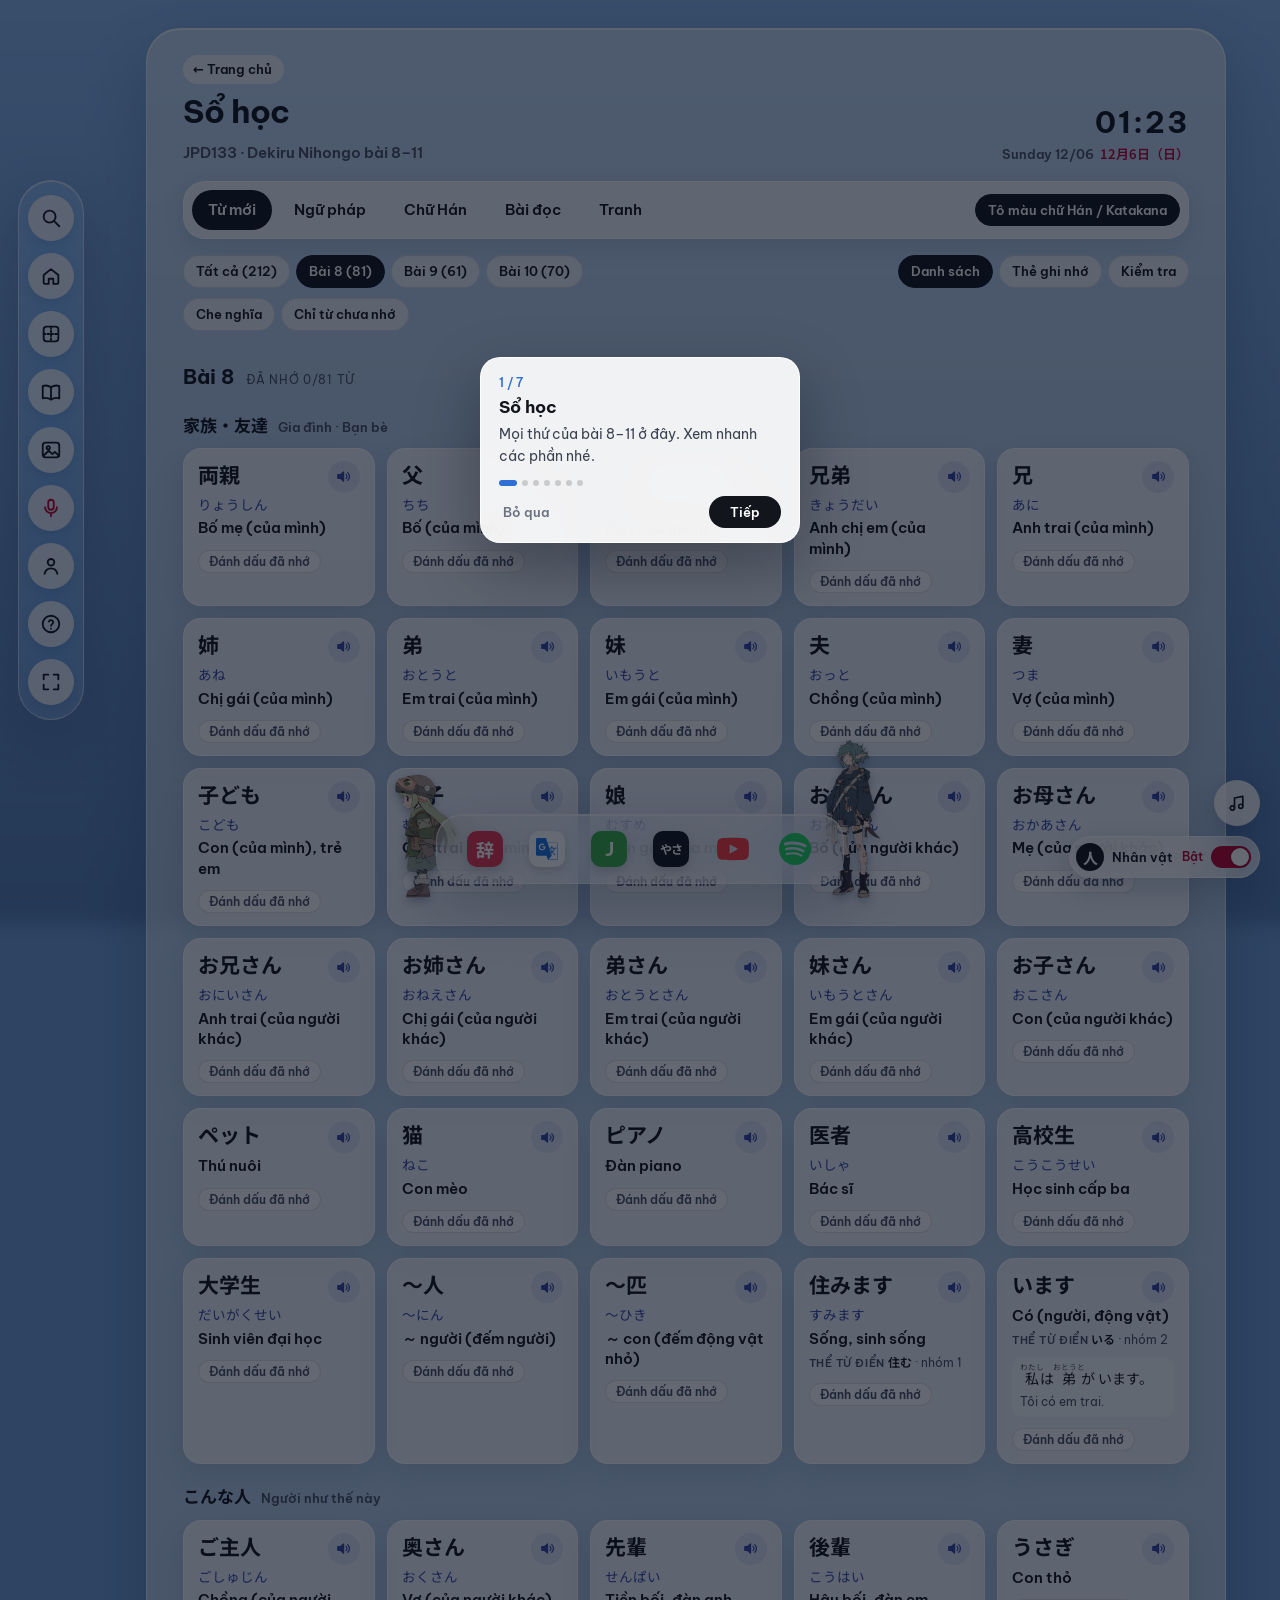
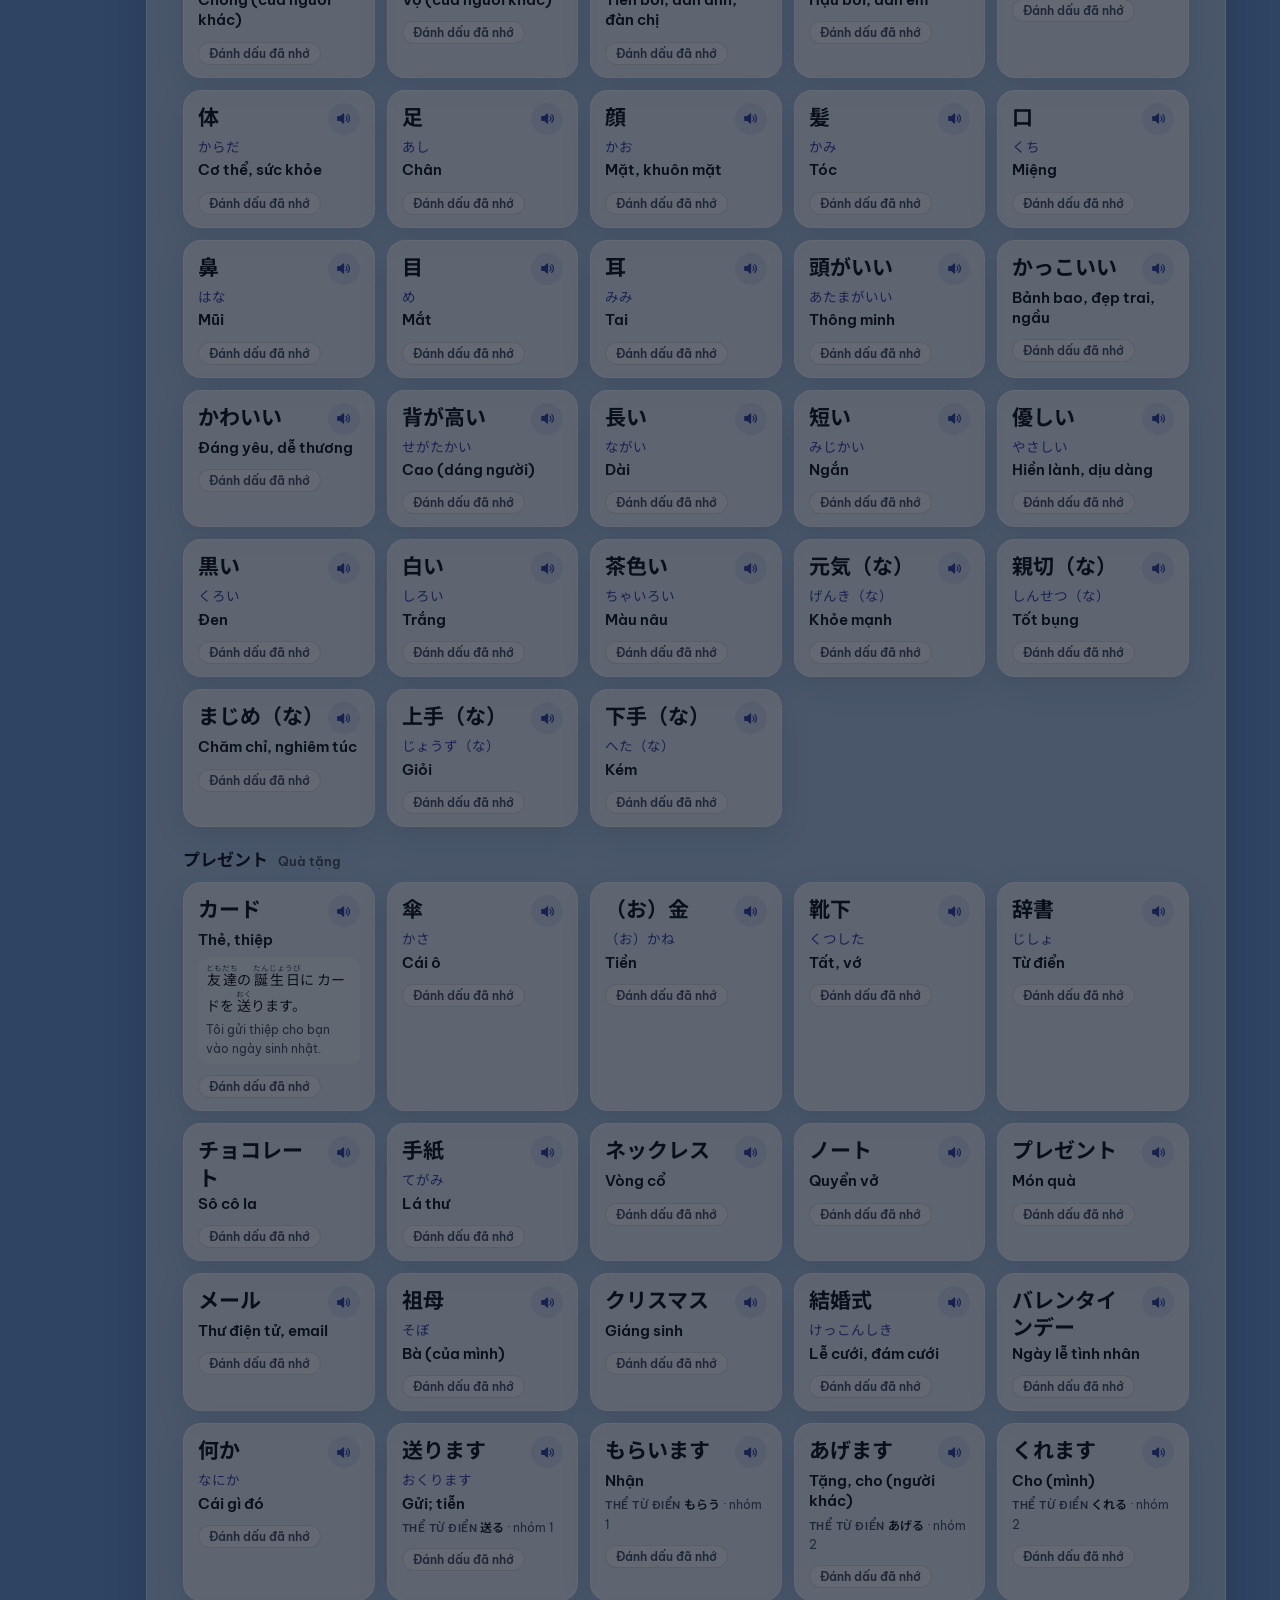
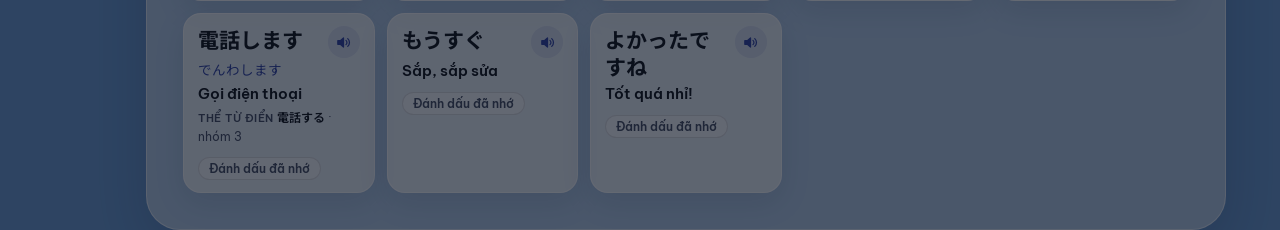
==== commit 501f7922: "Add vocabulary and grammar study for lessons 8–10 Co-Authored-By: Claude Opus 5.5 <noreply@anthropic" ====
--- a/hoc/index.html
+++ b/hoc/index.html
@@ -4,20 +4,20 @@
 <meta charset="utf-8">
 <meta name="viewport" content="width=device-width, initial-scale=1">
 <title>Sổ học · Nihongo Desk</title>
-<meta name="description" content="41 chữ Hán, 11 bài đọc và 10 tranh kiểm tra JPD133 (Dekiru Nihongo bài 8–11).">
+<meta name="description" content="Từ mới và ngữ pháp bài 8–10, 41 chữ Hán, 11 bài đọc và 10 tranh kiểm tra JPD133 (Dekiru Nihongo bài 8–11).">
 <link rel="icon" href="../assets/favicon.svg" type="image/svg+xml">
 <link rel="preconnect" href="https://fonts.googleapis.com">
 <link rel="preconnect" href="https://fonts.gstatic.com" crossorigin>
 <link rel="stylesheet" href="https://fonts.googleapis.com/css2?family=Be+Vietnam+Pro:wght@400;500;600;700&family=Noto+Sans+JP:wght@400;500;700&display=swap">
 <link rel="stylesheet" href="../style.css?v=24">
-<link rel="stylesheet" href="study.css?v=14">
+<link rel="stylesheet" href="study.css?v=15">
 <script>
 document.documentElement.classList.add("js");
 /* ?bai=8 from the home lesson cards: preselect that lesson in every filter, then tidy the URL. */
 (function () {
   var m = /[?&]bai=(8|9|10|11)\b/.exec(location.search);
   if (!m) return;
-  try { ["kl", "dl", "tl"].forEach(function (k) { localStorage.setItem(k, m[1]); }); } catch (e) {}
+  try { ["kl", "dl", "tl", "vl", "gl"].forEach(function (k) { localStorage.setItem(k, m[1]); }); } catch (e) {}
   history.replaceState(null, "", location.pathname + location.hash);
 })();
 </script>
@@ -41,7 +41,7 @@
   <header class="top">
     <div class="top-title">
       <a class="back-home" href="../">← Trang chủ</a>
-      <h1>Kanji &amp; Đọc hiểu</h1>
+      <h1>Sổ học</h1>
       <p class="subtitle">JPD133 · Dekiru Nihongo bài 8–11</p>
     </div>
     <div class="top-side" aria-hidden="true">
@@ -52,16 +52,41 @@
 
   <div class="bar">
     <div class="tabs" role="tablist">
-      <button class="tab" role="tab" id="tab-kanji" data-view="kanji">Học chữ Hán</button>
+      <button class="tab" role="tab" id="tab-tu" data-view="tu">Từ mới</button>
+      <button class="tab" role="tab" id="tab-np" data-view="np">Ngữ pháp</button>
+      <button class="tab" role="tab" id="tab-kanji" data-view="kanji">Chữ Hán</button>
       <button class="tab" role="tab" id="tab-doc" data-view="doc">Bài đọc</button>
-      <button class="tab" role="tab" id="tab-tranh" data-view="tranh">Tranh kiểm tra</button>
+      <button class="tab" role="tab" id="tab-tranh" data-view="tranh">Tranh</button>
     </div>
     <div class="toggles">
       <button class="chip" id="t-hl" aria-pressed="true">Tô màu chữ Hán / Katakana</button>
     </div>
   </div>
 
-  <section id="view-kanji">
+  <section id="view-tu" hidden>
+    <div class="sub">
+      <div class="filters" id="tu-lesson"></div>
+      <div class="filters" id="tu-mode"></div>
+    </div>
+    <div class="sub tu-opts">
+      <div class="filters">
+        <button class="chip" id="tu-hide" aria-pressed="false">Che nghĩa</button>
+        <button class="chip" id="tu-only" aria-pressed="false">Chỉ từ chưa nhớ</button>
+        <button class="chip" id="tu-dir">Nhật → Việt</button>
+      </div>
+    </div>
+    <div id="tu-out"></div>
+  </section>
+
+  <section id="view-np" hidden>
+    <div class="sub">
+      <div class="filters" id="np-lesson"></div>
+      <p class="hint">Đọc mẫu câu và ví dụ (bấm loa để nghe), rồi làm phần luyện tập cuối mỗi bài.</p>
+    </div>
+    <div id="np-out"></div>
+  </section>
+
+  <section id="view-kanji" hidden>
     <div class="sub">
       <div class="filters" id="lesson-filter"></div>
       <button class="chip" id="t-quiz" aria-pressed="false">Chế độ tự kiểm tra</button>
@@ -228,11 +253,10 @@
   bindToggle('t-hl','hl',function(x){document.getElementById('doc-out').classList.toggle('hl',x);document.getElementById('kanji-out').classList.toggle('hl',x)});
 
   /* ---------- Tabs (hash) ---------- */
+  var VIEWS=['tu','np','kanji','doc','tranh'];
   function show(){
-    var v=location.hash==='#doc'?'doc':location.hash==='#tranh'?'tranh':'kanji';
-    document.getElementById('view-kanji').hidden=v!=='kanji';
-    document.getElementById('view-doc').hidden=v!=='doc';
-    document.getElementById('view-tranh').hidden=v!=='tranh';
+    var v=location.hash.slice(1);if(VIEWS.indexOf(v)<0)v='tu';
+    VIEWS.forEach(function(x){document.getElementById('view-'+x).hidden=x!==v});
     document.querySelectorAll('.tab').forEach(function(t){t.setAttribute('aria-selected',t.dataset.view===v)});
   }
   document.querySelector('.tabs').addEventListener('click',function(e){var b=e.target.closest('.tab');if(!b)return;location.hash=b.dataset.view});
@@ -441,7 +465,9 @@
 <script src="../assets/speak.js?v=11"></script>
 <script src="../assets/characters.js?v=14"></script>
 <script src="../assets/music.js?v=21"></script>
-<script src="../assets/tour.js?v=2"></script>
-<script src="study.js?v=12"></script>
+<script src="../assets/tour.js?v=3"></script>
+<script src="bai8-10-data.js?v=1"></script>
+<script src="bai8-10.js?v=1"></script>
+<script src="study.js?v=13"></script>
 </body>
 </html>
--- a/hoc/study.css
+++ b/hoc/study.css
@@ -441,3 +441,191 @@
 .quiz .kc-card .hide{visibility:visible;filter:blur(6px)}
 .quiz .kc-card.open .hide{filter:none}
 .quiz .kc-card:not(.open) .kc-char{color:#2f6fd6}
+
+/* ================================================================
+   Từ mới & Ngữ pháp (bai8-10.js)
+   ================================================================ */
+.tu-opts { padding-top: 6px; }
+.vt { margin: 18px 0 10px; font-size: 17px; display: flex; flex-wrap: wrap; align-items: baseline; gap: 4px 10px; }
+.vt span { font-family: var(--f-jp); }
+.vt small { font-size: 13px; font-weight: 600; color: var(--muted); }
+.vgrid { display: grid; grid-template-columns: repeat(auto-fill, minmax(190px, 1fr)); gap: 12px; }
+
+/* Word tile */
+.vc {
+  position: relative;
+  display: flex; flex-direction: column; gap: 3px;
+  padding: 12px 14px;
+  border-radius: 18px;
+  background: var(--paper);
+  border: 1px solid var(--card-border);
+  box-shadow: var(--card-shadow);
+  min-width: 0;
+}
+.vc.known { background: linear-gradient(160deg, rgba(214, 244, 226, 0.85), rgba(255, 255, 255, 0.72)); }
+.vc-top { display: flex; align-items: flex-start; justify-content: space-between; gap: 6px; }
+.vc-w { font-family: var(--f-jp); font-size: 21px; font-weight: 700; line-height: 1.3; overflow-wrap: anywhere; }
+.vc-k { font-family: var(--f-jp); font-size: 13.5px; color: var(--ai); margin-top: -2px; }
+.vc-m { font-size: 14.5px; font-weight: 600; line-height: 1.4; }
+.vc-d { font-size: 12px; color: var(--muted); }
+.vc-d span { text-transform: uppercase; letter-spacing: .05em; font-size: 10.5px; font-weight: 600; }
+.vc-d b { font-family: var(--f-jp); color: var(--ink); font-weight: 600; }
+.vc-ex { display: grid; gap: 1px; margin-top: 4px; padding: 6px 8px; border-radius: 10px; background: rgba(255, 255, 255, 0.65); }
+.vc-ex span { font-family: var(--f-jp); font-size: 14px; line-height: 1.9; }
+.vc-ex small { font-size: 12px; color: var(--muted); }
+.vc-ex rt, .gp-jp rt, .pr-s rt, .pr-opt rt { font-size: 0.55em; color: var(--muted); }
+.vc-say {
+  flex: none;
+  width: 32px; height: 32px; padding: 0;
+  display: inline-grid; place-items: center;
+  border: 0; border-radius: 50%;
+  background: rgba(51, 70, 168, 0.1); color: var(--ai);
+  cursor: pointer;
+}
+.vc-say:hover { background: rgba(51, 70, 168, 0.2); }
+.vc-say svg { width: 17px; height: 17px; fill: none; stroke: currentColor; stroke-width: 1.8; stroke-linecap: round; stroke-linejoin: round; }
+.vc-say svg path:first-child { fill: currentColor; }
+.vc-know {
+  margin-top: auto;
+  align-self: flex-start;
+  border: 1px solid var(--line); background: rgba(255, 255, 255, 0.75);
+  border-radius: 999px; padding: 3px 10px;
+  font: 600 12px var(--f-vi); color: var(--muted);
+  cursor: pointer;
+}
+.vc > .vc-know { margin-top: 8px; }
+.vc-know[aria-pressed="true"] { background: #1f8a4c; border-color: #1f8a4c; color: #fff; }
+.vc-empty { margin: 24px 0; text-align: center; color: var(--muted); font-weight: 600; }
+
+/* "Che nghĩa": meaning blurred until the tile is clicked */
+.vhide .vc { cursor: pointer; }
+.vhide .vc:not(.open) .vc-m,
+.vhide .vc:not(.open) .vc-ex small { filter: blur(6px); user-select: none; }
+
+/* Flashcards and quiz */
+.fc-wrap { max-width: 560px; margin: 18px auto 0; display: grid; gap: 12px; }
+.fc-meta { display: flex; justify-content: space-between; font-size: 13px; font-weight: 600; color: var(--muted); }
+.fc-meta span[lang] { font-family: var(--f-jp); }
+.fc-bar { height: 6px; border-radius: 3px; background: rgba(18, 21, 28, 0.08); overflow: hidden; }
+.fc-bar i { display: block; height: 100%; border-radius: 3px; background: linear-gradient(90deg, #2f6fd6, #6aa7ff); transition: width .3s; }
+.fc, .qz-card {
+  position: relative;
+  width: 100%;
+  min-height: 250px;
+  display: grid; place-items: center; align-content: center; gap: 6px;
+  padding: 28px 22px 20px;
+  border-radius: 28px;
+  border: 1px solid rgba(255, 255, 255, 0.8);
+  background: linear-gradient(160deg, rgba(178, 216, 255, 0.78) 0%, rgba(128, 184, 250, 0.6) 100%);
+  box-shadow: 0 18px 40px rgba(40, 90, 170, 0.2), inset 0 1px 0 rgba(255, 255, 255, 0.8);
+  color: #17325e;
+  text-align: center;
+  font: inherit;
+}
+.fc { cursor: pointer; }
+.fc.flipped { background: linear-gradient(160deg, rgba(255, 255, 255, 0.9) 0%, rgba(226, 238, 255, 0.82) 100%); }
+.fc.known::after { content: "Đã nhớ ✓"; position: absolute; top: 14px; right: 16px; font-size: 11.5px; font-weight: 700; color: #1f8a4c; }
+.fc-face { display: grid; gap: 6px; justify-items: center; }
+.fc-w { font-family: var(--f-jp); font-size: clamp(34px, 7vw, 48px); font-weight: 700; line-height: 1.2; overflow-wrap: anywhere; }
+.fc-k { font-family: var(--f-jp); font-size: 19px; color: #2f6fd6; }
+.fc-m { font-size: clamp(19px, 3.6vw, 24px); font-weight: 700; line-height: 1.35; }
+.fc .vc-ex { text-align: left; margin-top: 8px; }
+.fc-tip { font-size: 12px; font-weight: 600; color: rgba(23, 50, 94, 0.6); }
+.fc-ctl { display: flex; flex-wrap: wrap; justify-content: center; align-items: center; gap: 8px; }
+.fc-ctl .act { padding: 8px 16px; }
+.fc-ctl .act:disabled { opacity: 0.4; cursor: default; }
+.fc-ctl .fc-yes { background: var(--ink); border-color: var(--ink); color: #fff; }
+.fc-ctl .fc-no { color: var(--shu); }
+.fc-help { margin: 0; text-align: center; font-size: 12px; color: var(--muted); }
+.fc-done { text-align: center; margin: 24px auto 0; max-width: 820px; display: grid; gap: 10px; }
+.fc-done p { margin: 0; }
+.fc-big { font-size: 28px; font-weight: 800; }
+.qz-wrong { text-align: left; margin-top: 6px; }
+.qz-ask { margin: 6px 0 0; font-size: 13px; font-weight: 600; color: rgba(23, 50, 94, 0.65); }
+.qz-card { min-height: 200px; }
+.qz-opts { display: grid; grid-template-columns: 1fr 1fr; gap: 10px; }
+.qz-opt {
+  display: flex; align-items: center; gap: 10px;
+  text-align: left;
+  padding: 12px 14px;
+  border-radius: 16px;
+  border: 1px solid var(--card-border);
+  background: var(--paper);
+  box-shadow: var(--card-shadow);
+  font: 600 15px var(--f-vi); color: var(--ink);
+  cursor: pointer;
+}
+.qz-opt[lang] { font-family: var(--f-jp); font-size: 18px; }
+.qz-opt b { flex: none; width: 24px; height: 24px; border-radius: 50%; display: grid; place-items: center; font: 700 12px var(--f-vi); background: rgba(18, 21, 28, 0.07); }
+.qz-opt:hover:not(:disabled) { background: #fff; }
+.qz-opt:disabled { cursor: default; }
+.qz-opt.right { background: #1f8a4c; border-color: #1f8a4c; color: #fff; }
+.qz-opt.wrong { background: var(--shu); border-color: var(--shu); color: #fff; }
+.qz-opt.right b, .qz-opt.wrong b { background: rgba(255, 255, 255, 0.25); }
+
+/* Grammar */
+.gp-list { display: grid; grid-template-columns: repeat(auto-fill, minmax(min(100%, 420px), 1fr)); gap: 14px; }
+article.gp { padding: 16px 18px 14px; border-radius: 22px; display: flex; flex-direction: column; gap: 8px; min-width: 0; }
+.gp-h { display: flex; align-items: flex-start; gap: 10px; }
+.gp-n { flex: none; width: 28px; height: 28px; border-radius: 50%; display: grid; place-items: center; background: var(--ink); color: #fff; font-size: 13px; font-weight: 700; margin-top: 2px; }
+.gp-h h3 { margin: 0; font-family: var(--f-jp); font-size: 19px; line-height: 1.45; color: var(--ai); }
+.gp-m { margin: 0; font-weight: 600; }
+.gp-how { display: flex; flex-wrap: wrap; gap: 6px; }
+.gp-how span { font-size: 13px; padding: 3px 10px; border-radius: 10px; background: rgba(51, 70, 168, 0.09); }
+.gp-table { width: 100%; border-collapse: collapse; font-size: 13.5px; }
+.gp-table th, .gp-table td { text-align: left; vertical-align: top; padding: 6px 8px; border-top: 1px solid var(--line); }
+.gp-table th { white-space: nowrap; color: var(--shu); }
+.gp-table td[lang] { font-family: var(--f-jp); line-height: 1.7; }
+.gp-ex { list-style: none; margin: 0; padding: 0; display: grid; gap: 6px; }
+.gp-ex li { padding: 6px 10px; border-radius: 12px; background: rgba(255, 255, 255, 0.6); }
+.gp-jp { font-family: var(--f-jp); font-size: 16.5px; line-height: 2.05; display: flex; align-items: center; justify-content: space-between; gap: 8px; }
+.gp-jp .vc-say { width: 28px; height: 28px; }
+.gp-vi { font-size: 13.5px; color: var(--muted); }
+.gp-note { margin: 0; font-size: 13px; padding: 6px 10px; border-left: 3px solid var(--shu); background: rgba(255, 255, 255, 0.6); border-radius: 0 10px 10px 0; }
+.gp-note b { color: var(--shu); margin-right: 4px; }
+.gp-note span { font-family: var(--f-vi); }
+
+/* Practice */
+.pr {
+  margin: 18px 0 8px;
+  padding: 16px 18px;
+  border-radius: 24px;
+  background: rgba(255, 255, 255, 0.62);
+  border: 1px solid var(--card-border);
+  box-shadow: var(--card-shadow);
+}
+.pr-h { display: flex; flex-wrap: wrap; align-items: center; gap: 8px 14px; }
+.pr-h h3 { margin: 0; font-size: 18px; }
+.pr-score { font-weight: 700; color: var(--ai); margin-right: auto; }
+.pr-list { margin: 12px 0 0; padding-left: 22px; display: grid; gap: 12px; }
+.pr-q::marker { font-weight: 700; color: var(--muted); }
+.pr-s { font-family: var(--f-jp); font-size: 17px; line-height: 2.1; }
+.pr-gap { display: inline-block; min-width: 2.6em; text-align: center; padding: 0 6px; border-bottom: 2px solid var(--ai); color: var(--ai); font-weight: 700; }
+.pr-q.ok .pr-gap { color: #1f8a4c; border-color: #1f8a4c; }
+.pr-q.ng .pr-gap { color: var(--shu); border-color: var(--shu); }
+.pr-opts { display: flex; flex-wrap: wrap; gap: 6px; margin-top: 2px; }
+.pr-opt {
+  border: 1px solid var(--line); background: rgba(255, 255, 255, 0.85);
+  border-radius: 999px; padding: 4px 14px;
+  font-family: var(--f-jp); font-size: 15px; line-height: 1.9; color: var(--ink);
+  cursor: pointer;
+}
+.pr-opt:hover:not(:disabled) { background: #fff; border-color: var(--ai); }
+.pr-opt:disabled { cursor: default; opacity: 0.55; }
+.pr-opt.right { opacity: 1; background: #1f8a4c; border-color: #1f8a4c; color: #fff; }
+.pr-opt.wrong { opacity: 1; background: var(--shu); border-color: var(--shu); color: #fff; }
+.pr-opt.right rt, .pr-opt.wrong rt { color: rgba(255, 255, 255, 0.8); }
+.pr-why { margin: 6px 0 0; font-size: 13.5px; }
+.pr-q.ok .pr-why { color: #1f8a4c; }
+.pr-q.ng .pr-why { color: var(--shu); }
+.pr-why span { font-family: var(--f-vi); color: var(--ink); }
+
+@media (max-width: 760px) {
+  .tabs { overflow-x: auto; scrollbar-width: none; max-width: 100%; }
+  .tabs::-webkit-scrollbar { display: none; }
+  .vgrid { grid-template-columns: repeat(auto-fill, minmax(150px, 1fr)); gap: 10px; }
+  .vc-w { font-size: 19px; }
+  .qz-opts { grid-template-columns: 1fr; }
+  .fc, .qz-card { min-height: 210px; border-radius: 24px; }
+  article.gp, .pr { padding: 14px; }
+}
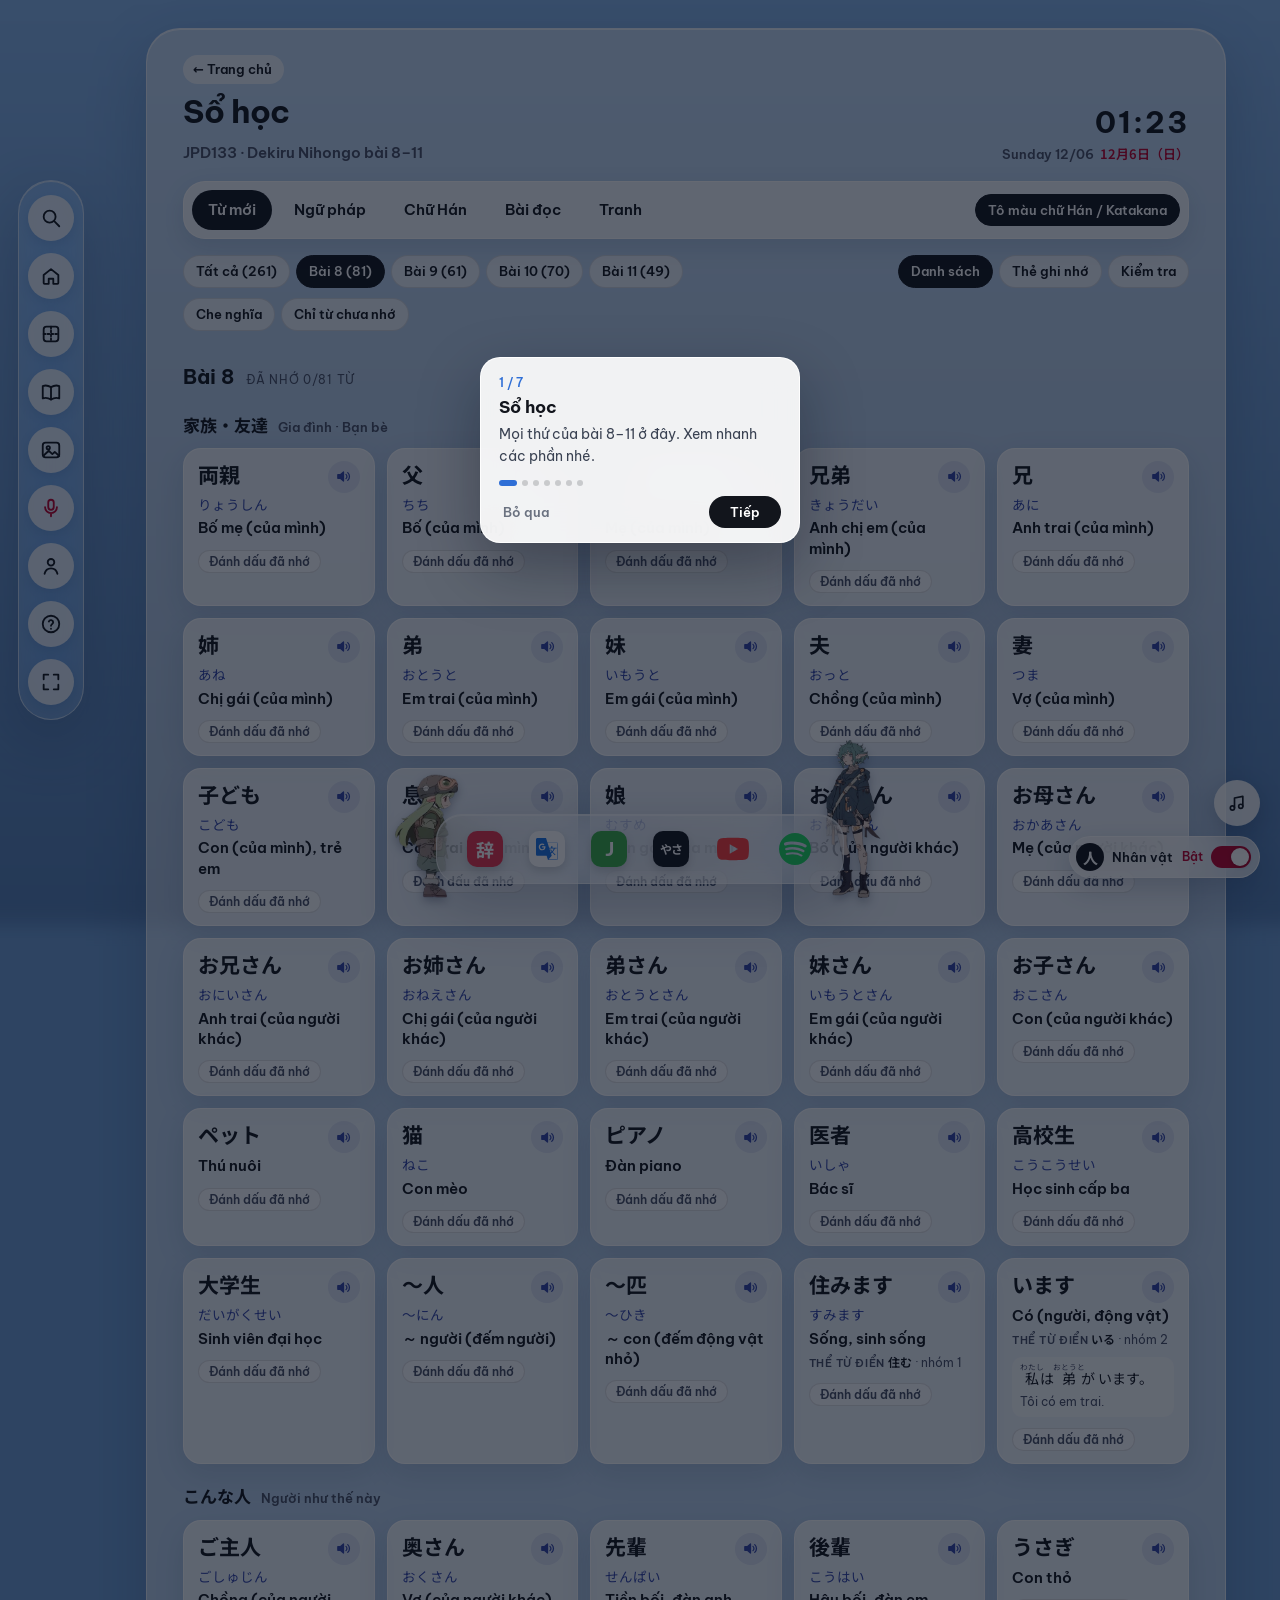
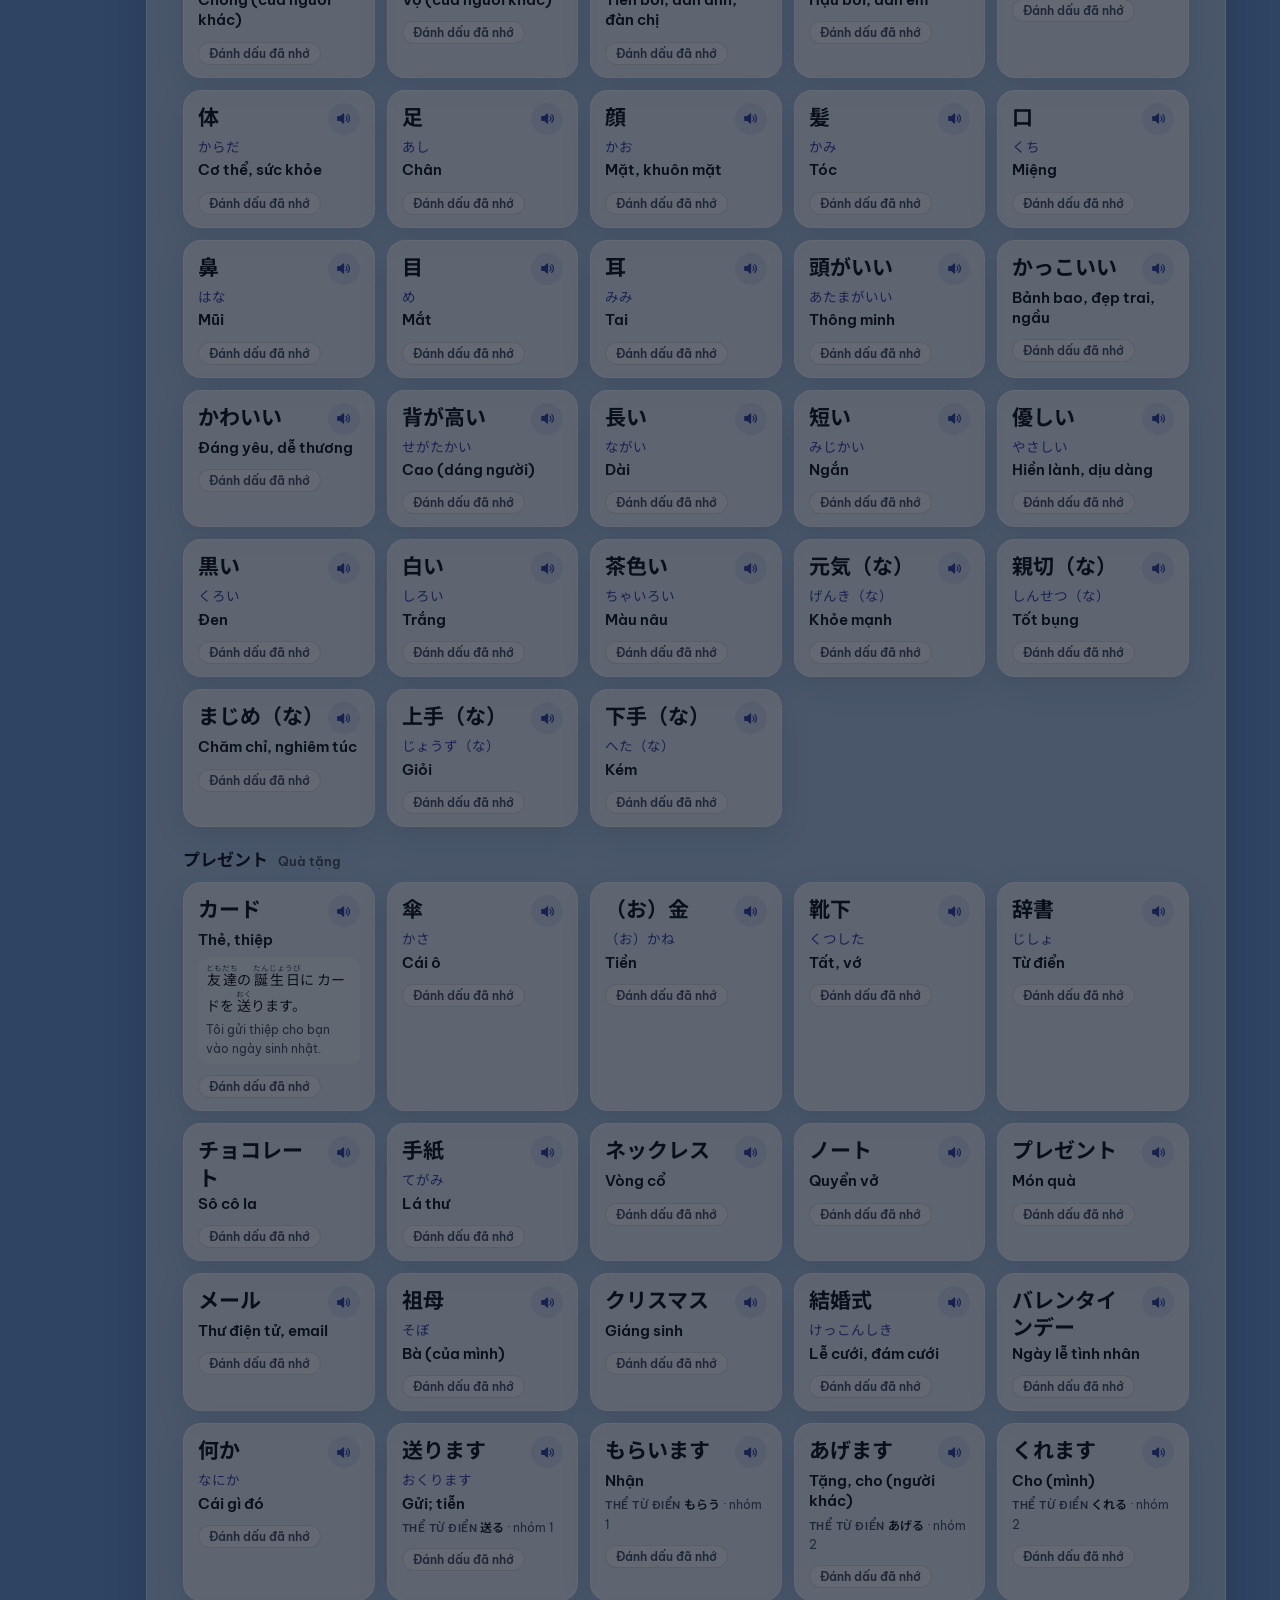
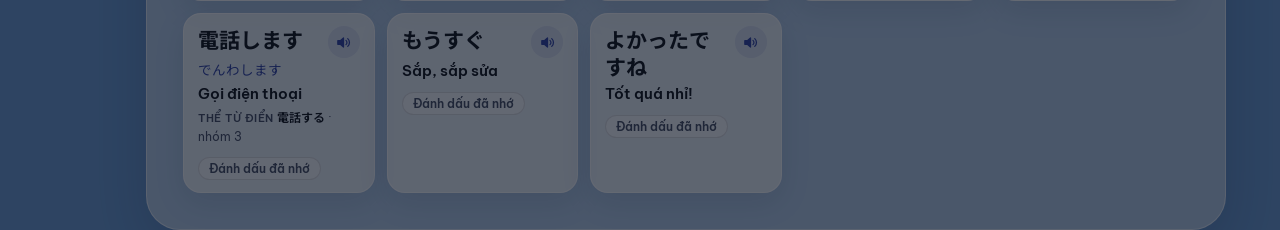
==== commit 0555d014: "Add lesson 11 vocabulary Co-Authored-By: Claude Opus 5.5 <noreply@anthropic.com>" ====
--- a/hoc/index.html
+++ b/hoc/index.html
@@ -465,9 +465,9 @@
 <script src="../assets/speak.js?v=11"></script>
 <script src="../assets/characters.js?v=14"></script>
 <script src="../assets/music.js?v=21"></script>
-<script src="../assets/tour.js?v=3"></script>
-<script src="bai8-10-data.js?v=1"></script>
-<script src="bai8-10.js?v=1"></script>
+<script src="../assets/tour.js?v=4"></script>
+<script src="bai8-10-data.js?v=2"></script>
+<script src="bai8-10.js?v=2"></script>
 <script src="study.js?v=13"></script>
 </body>
 </html>
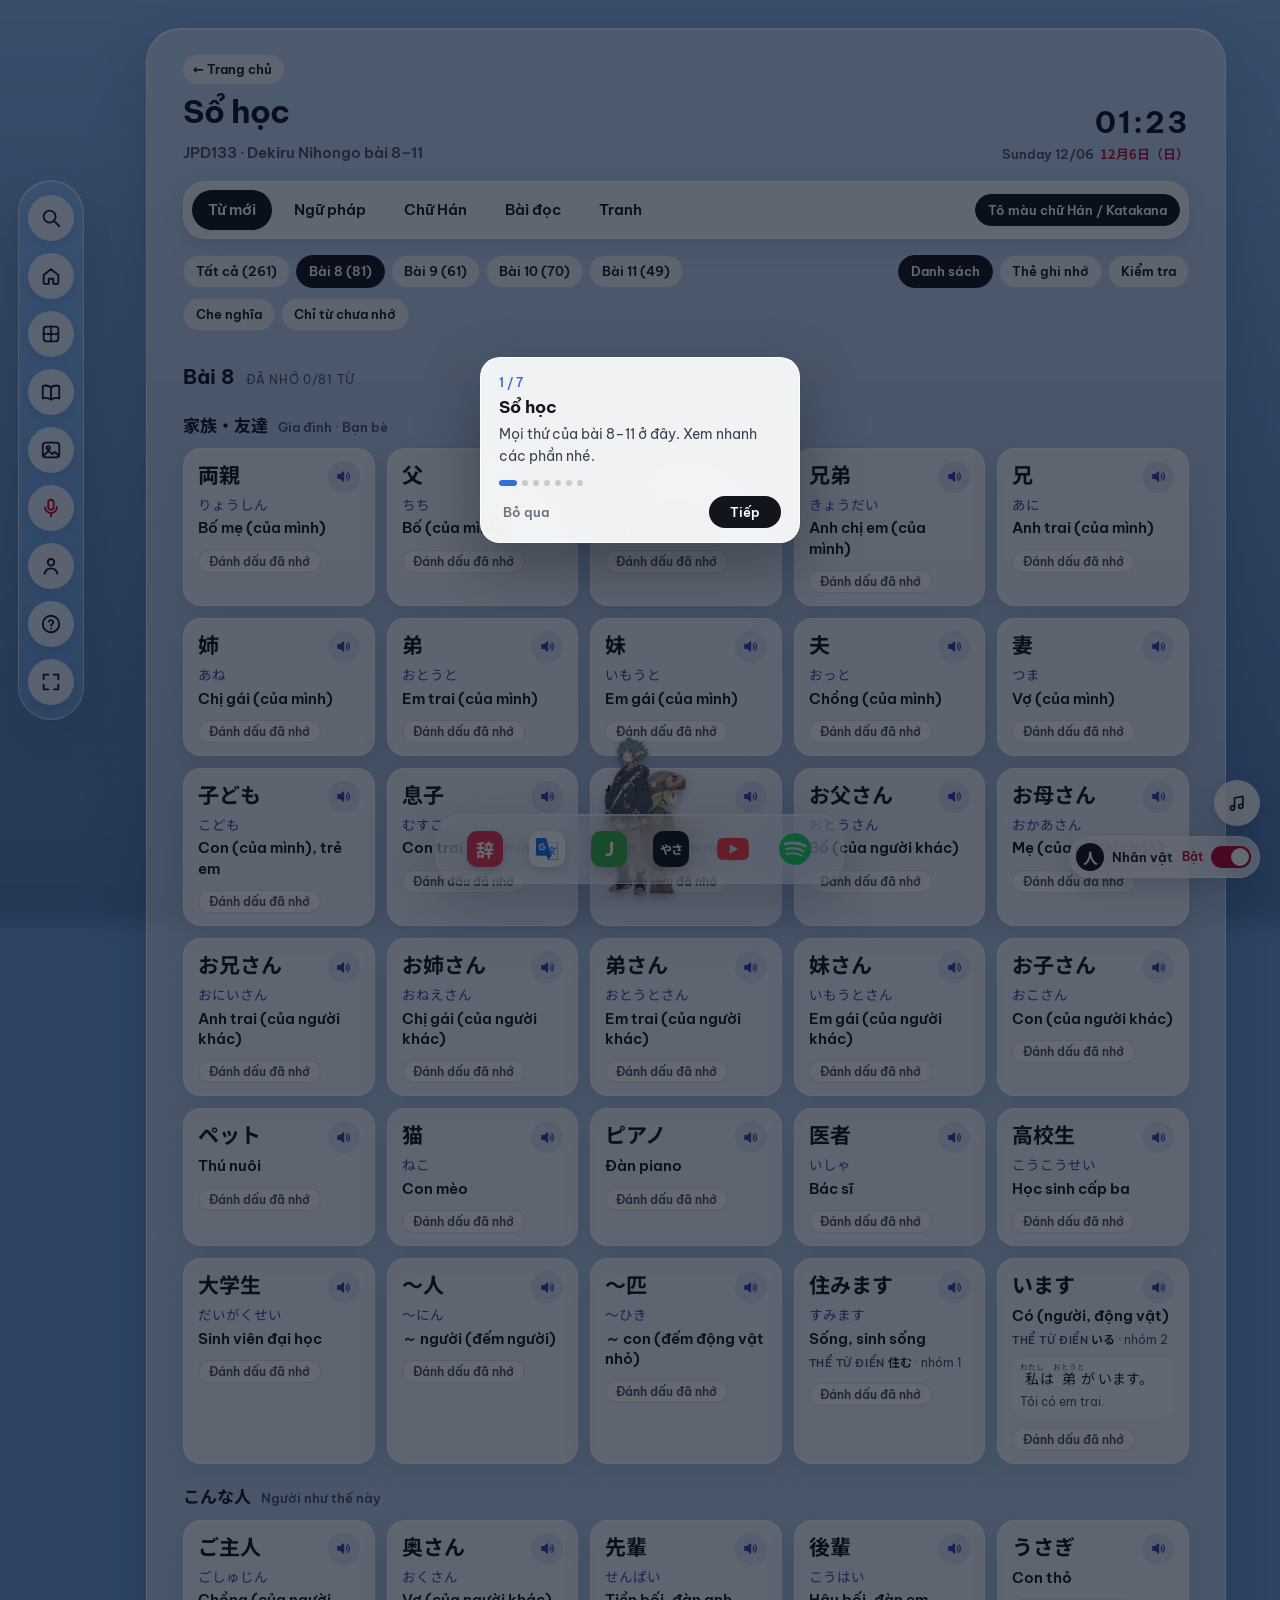
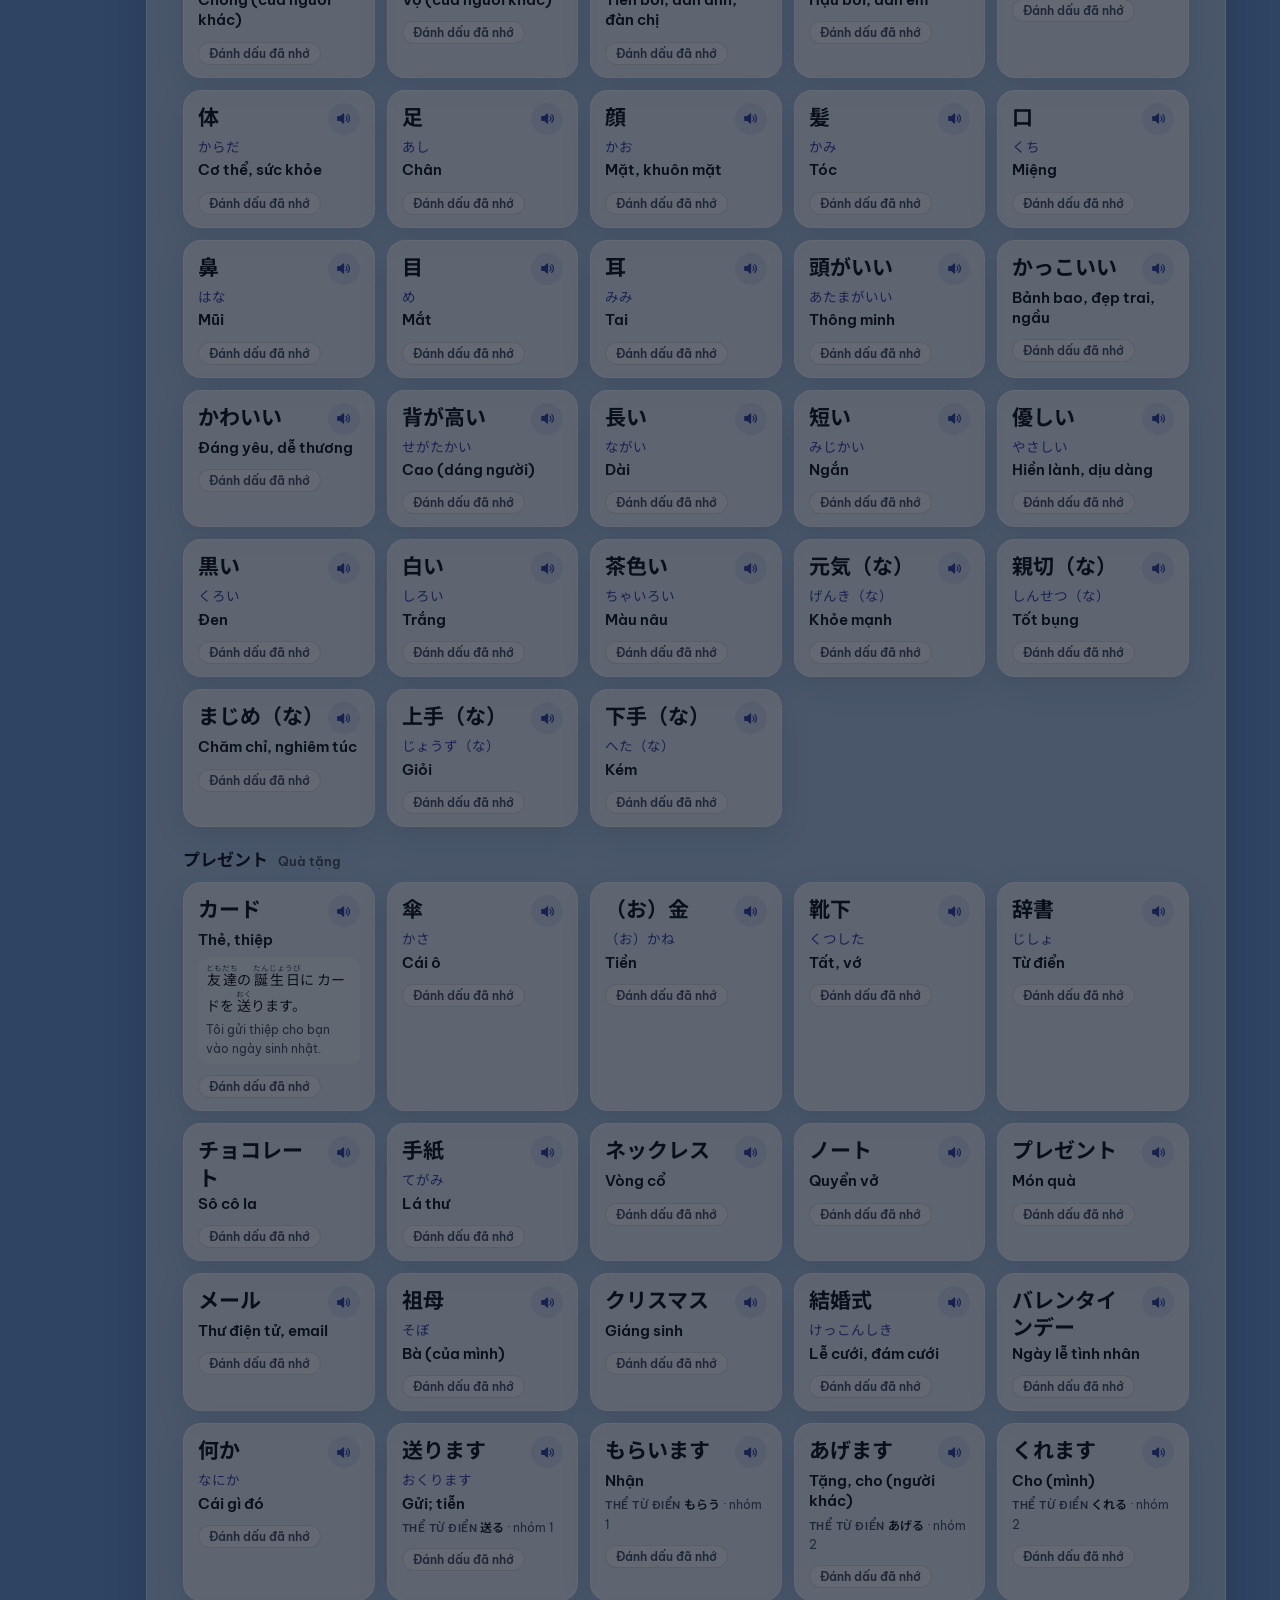
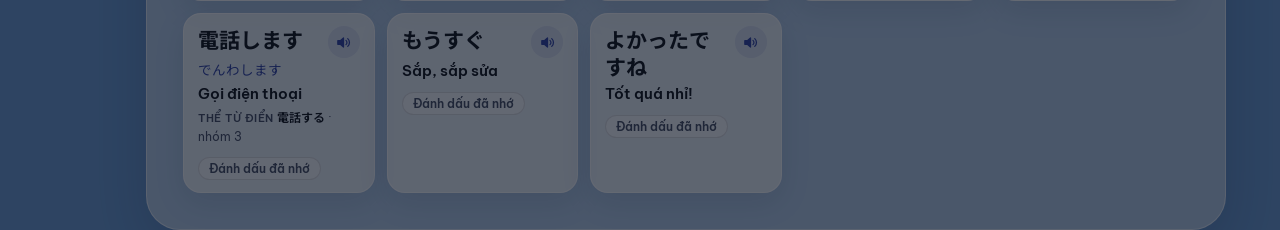
==== commit 32b08397: "Add 18 more picture quizzes with a hard-question filter Co-Authored-By: Claude Opus 5.5 <noreply@ant" ====
--- a/hoc/index.html
+++ b/hoc/index.html
@@ -4,13 +4,13 @@
 <meta charset="utf-8">
 <meta name="viewport" content="width=device-width, initial-scale=1">
 <title>Sổ học · Nihongo Desk</title>
-<meta name="description" content="Từ mới và ngữ pháp bài 8–10, 41 chữ Hán, 11 bài đọc và 10 tranh kiểm tra JPD133 (Dekiru Nihongo bài 8–11).">
+<meta name="description" content="Từ mới và ngữ pháp bài 8–10, 41 chữ Hán, 11 bài đọc và 28 tranh kiểm tra JPD133 (Dekiru Nihongo bài 8–11).">
 <link rel="icon" href="../assets/favicon.svg" type="image/svg+xml">
 <link rel="preconnect" href="https://fonts.googleapis.com">
 <link rel="preconnect" href="https://fonts.gstatic.com" crossorigin>
 <link rel="stylesheet" href="https://fonts.googleapis.com/css2?family=Be+Vietnam+Pro:wght@400;500;600;700&family=Noto+Sans+JP:wght@400;500;700&display=swap">
 <link rel="stylesheet" href="../style.css?v=24">
-<link rel="stylesheet" href="study.css?v=15">
+<link rel="stylesheet" href="study.css?v=16">
 <script>
 document.documentElement.classList.add("js");
 /* ?bai=8 from the home lesson cards: preselect that lesson in every filter, then tidy the URL. */
@@ -265,6 +265,7 @@
 })();
 </script>
 
+<script src="tranh-them.js?v=1"></script>
 <script>
 /* ---------- Tranh kiểm tra ngữ pháp ---------- */
 (function(){
@@ -434,16 +435,24 @@
       g:[[B11+' · mục 4','イA い ＋ とき','あたまが いたい とき = lúc bị đau đầu.'],[B8+' · mục 3','N1 は N2 が A です','あたまが いたい: tả trạng thái của một bộ phận cơ thể.']]}]}
   ];
 
+  /* Tranh thêm (tranh-them.js) */
+  if(window.TRANH_THEM){var X=window.TRANH_THEM({svg:svg,T:T,A:A,P:P,cup:cup,r:r});
+    for(var k in X.S)S[k]=X.S[k];
+    X.Q.forEach(function(c){c.n='Tranh '+c.id.slice(1)+' · Bài '+c.lesson;Q.push(c)});}
+  Q.forEach(function(c){if(c.id==='t5')c.also='9'});
+  function inL(c,l){return l==='all'||c.lesson===l||c.also===l||(l==='hard'&&c.hard)}
+  function cnt(l){return Q.filter(function(c){return inL(c,l)}).length}
+
   var sel='all';
   try{sel=localStorage.getItem('tl')||'all'}catch(e){}
   var tf=document.getElementById('tranh-filter');
-  var opts=[['all','Tất cả (10)'],['8','Bài 8'],['9','Bài 9'],['10','Bài 10'],['11','Bài 11']];
+  var opts=[['all','Tất cả ('+cnt('all')+')'],['8','Bài 8 ('+cnt('8')+')'],['9','Bài 9 ('+cnt('9')+')'],['10','Bài 10 ('+cnt('10')+')'],['11','Bài 11 ('+cnt('11')+')'],['hard','Câu khó ('+cnt('hard')+')']];
   tf.innerHTML=opts.map(function(o){return '<button class="chip" data-l="'+o[0]+'" aria-pressed="'+(o[0]===sel)+'">'+o[1]+'</button>'}).join('');
   tf.addEventListener('click',function(e){var b=e.target.closest('button');if(!b)return;sel=b.dataset.l;try{localStorage.setItem('tl',sel)}catch(err){}
     tf.querySelectorAll('button').forEach(function(x){x.setAttribute('aria-pressed',x===b)});render()});
   function render(){
-    document.getElementById('tranh-out').innerHTML=Q.filter(function(c){return sel==='all'||c.lesson===sel||(sel==='9'&&c.id==='t5')}).map(function(c){
-      return '<article class="tc" id="'+c.id+'"><div class="eyebrow">'+c.n+'</div><div>'+S[c.id]+'</div><div class="tqs">'+
+    document.getElementById('tranh-out').innerHTML=Q.filter(function(c){return inL(c,sel)}).map(function(c){
+      return '<article class="tc" id="'+c.id+'"><div class="eyebrow">'+c.n+(c.hard?' <span class="hard">Khó</span>':'')+'</div><div>'+S[c.id]+'</div><div class="tqs">'+
         c.qs.map(function(q,i){var id='tin-'+c.id+'-'+(i+1);
           return '<div class="q tq"><label class="qj" for="'+id+'">'+(c.qs.length>1?(i+1)+'. ':'')+esc(q.q)+'</label>'+
             '<input class="tin" id="'+id+'" lang="ja" autocomplete="off" placeholder="Câu trả lời của bạn">'+
--- a/hoc/study.css
+++ b/hoc/study.css
@@ -629,3 +629,9 @@
   .fc, .qz-card { min-height: 210px; border-radius: 24px; }
   article.gp, .pr { padding: 14px; }
 }
+
+/* Picture quiz: "Khó" badge */
+article.tc .eyebrow .hard {
+  display: inline-block; margin-left: 8px; padding: 1px 9px; border-radius: 999px;
+  background: var(--shu); color: #fff; font-size: 11px; letter-spacing: .04em; vertical-align: 1px;
+}
